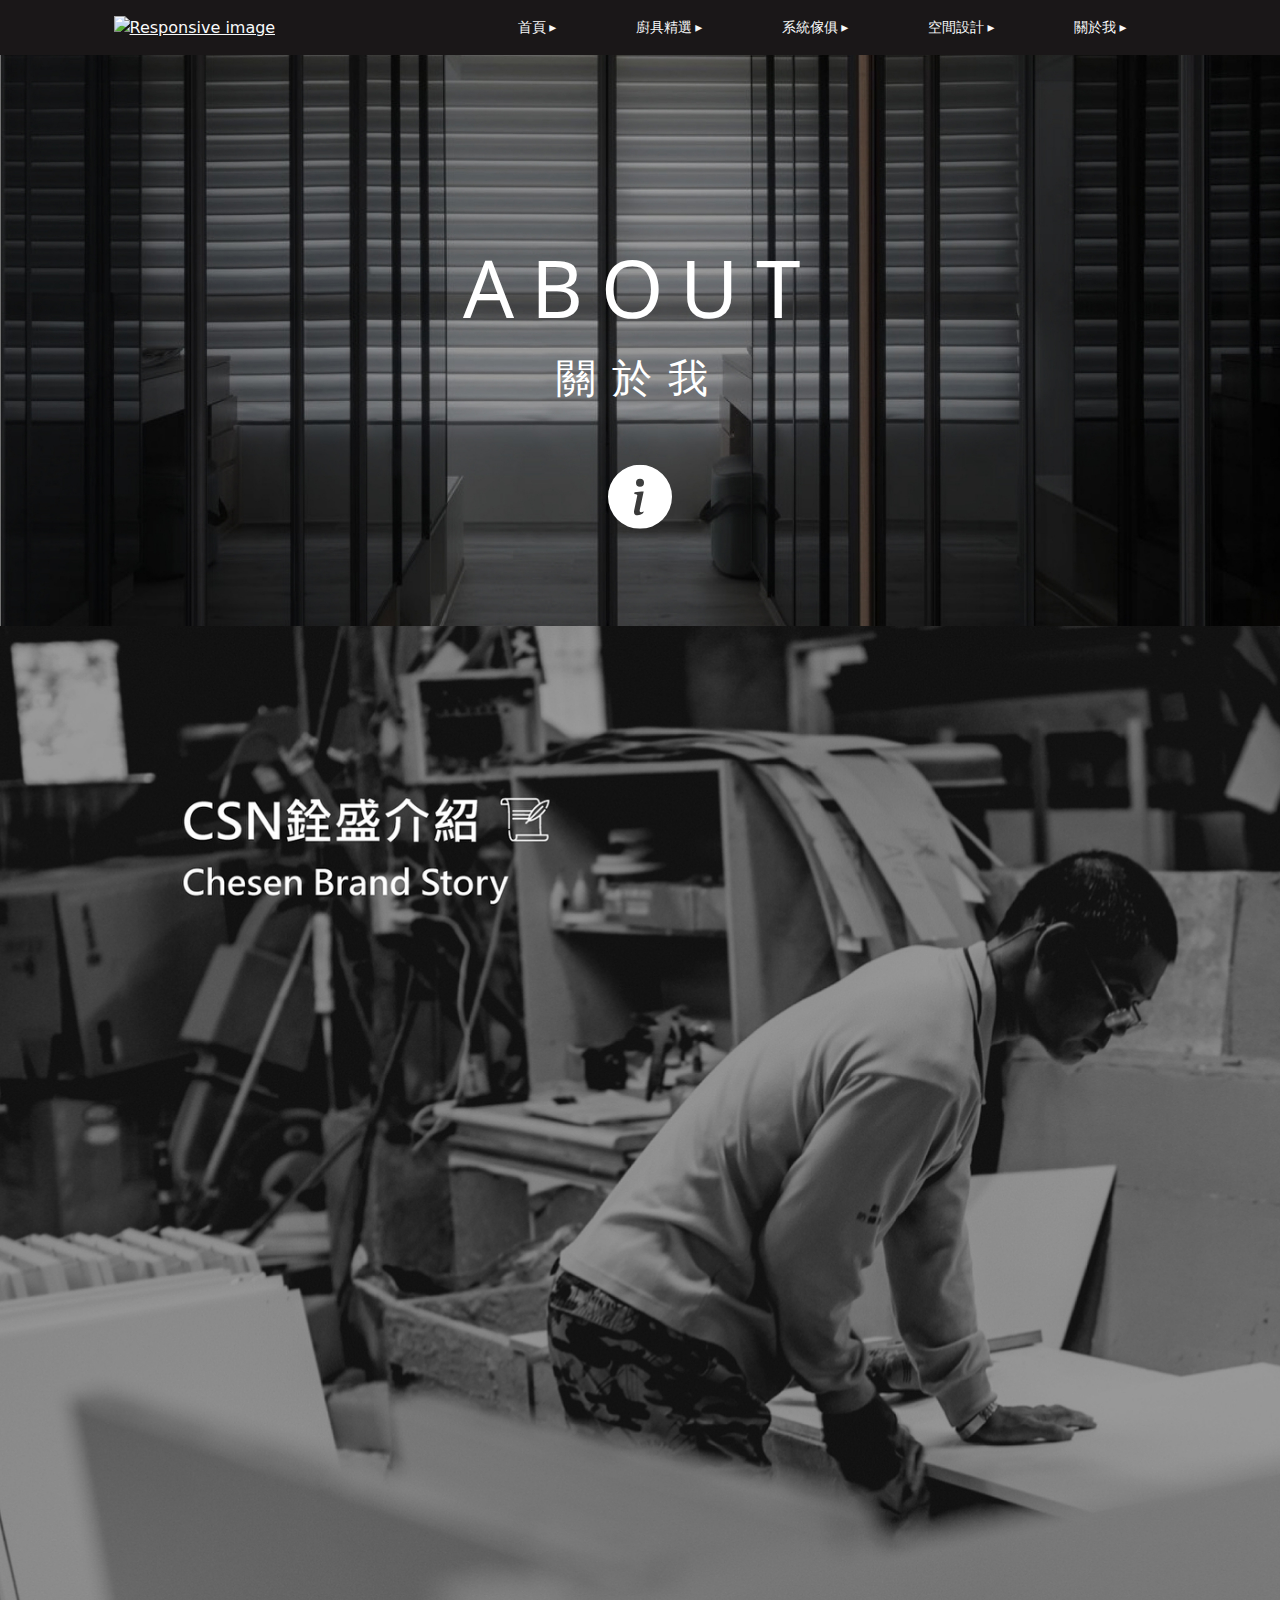
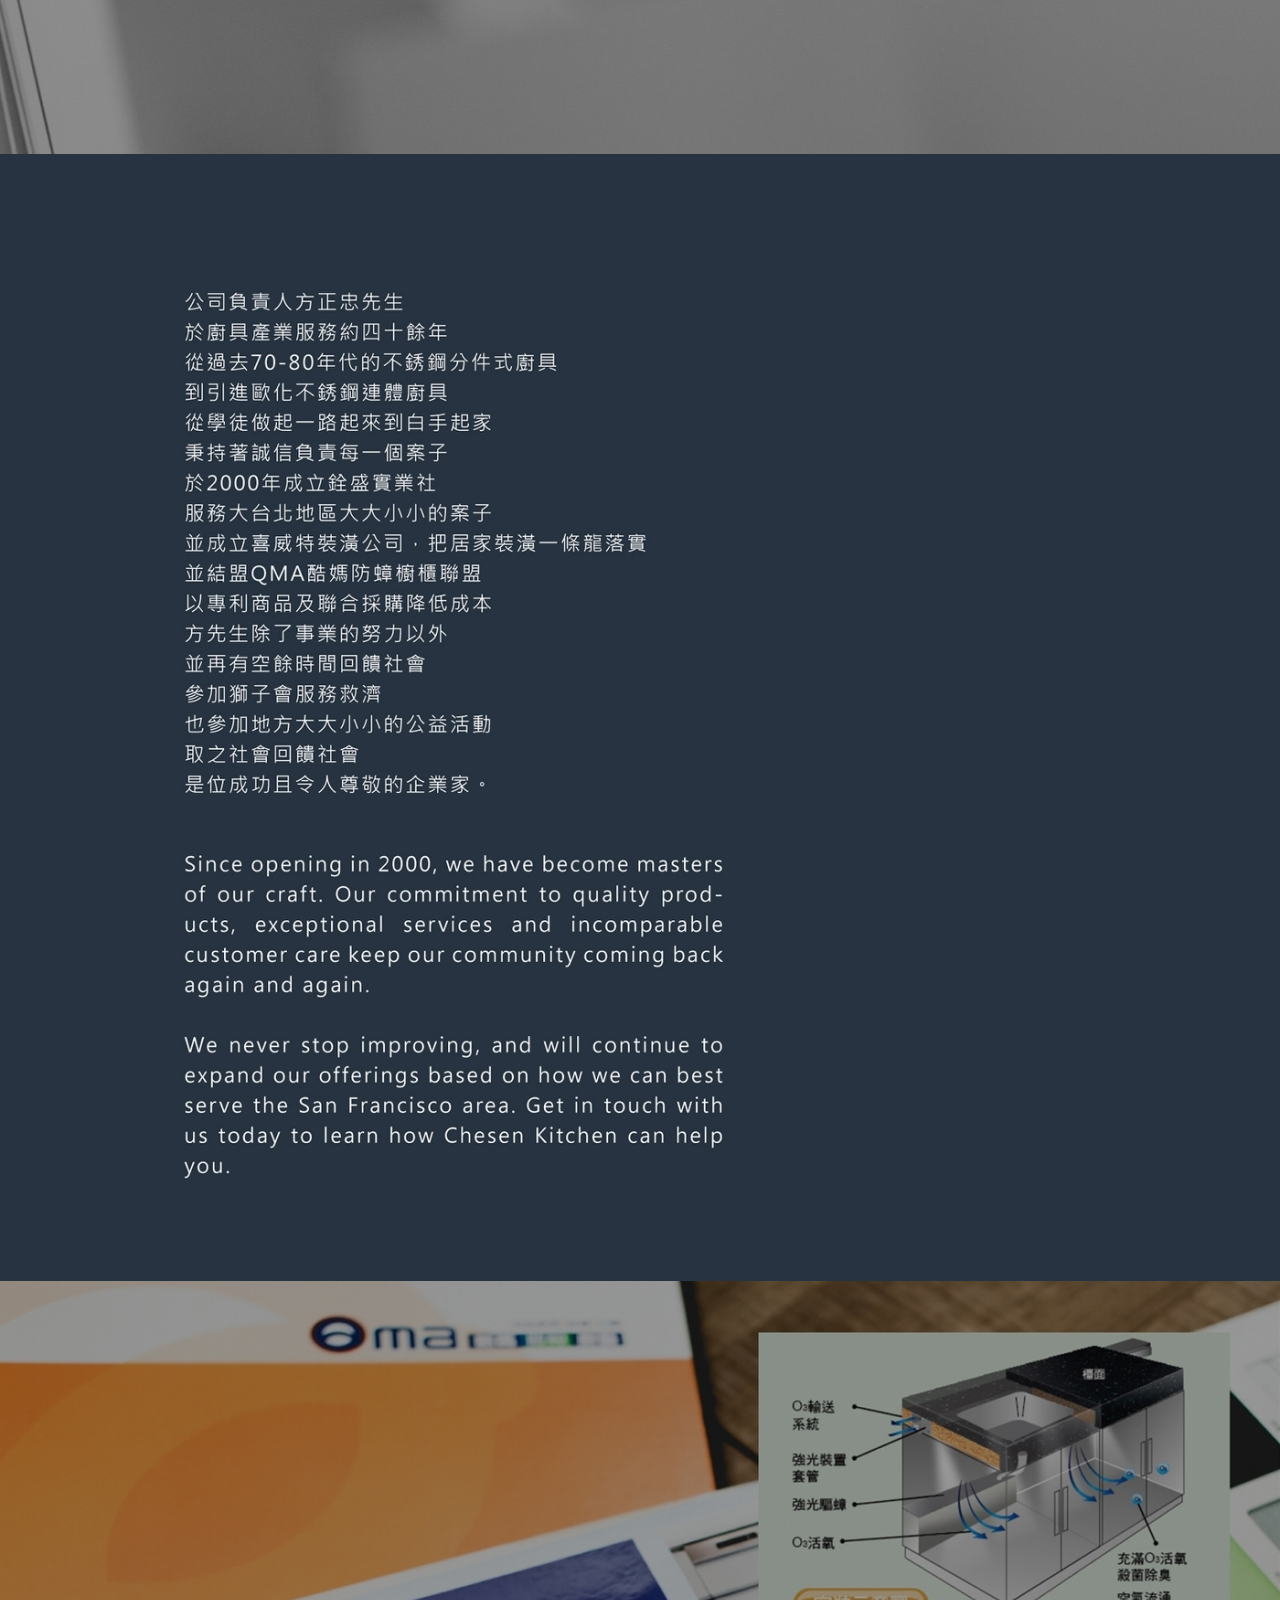
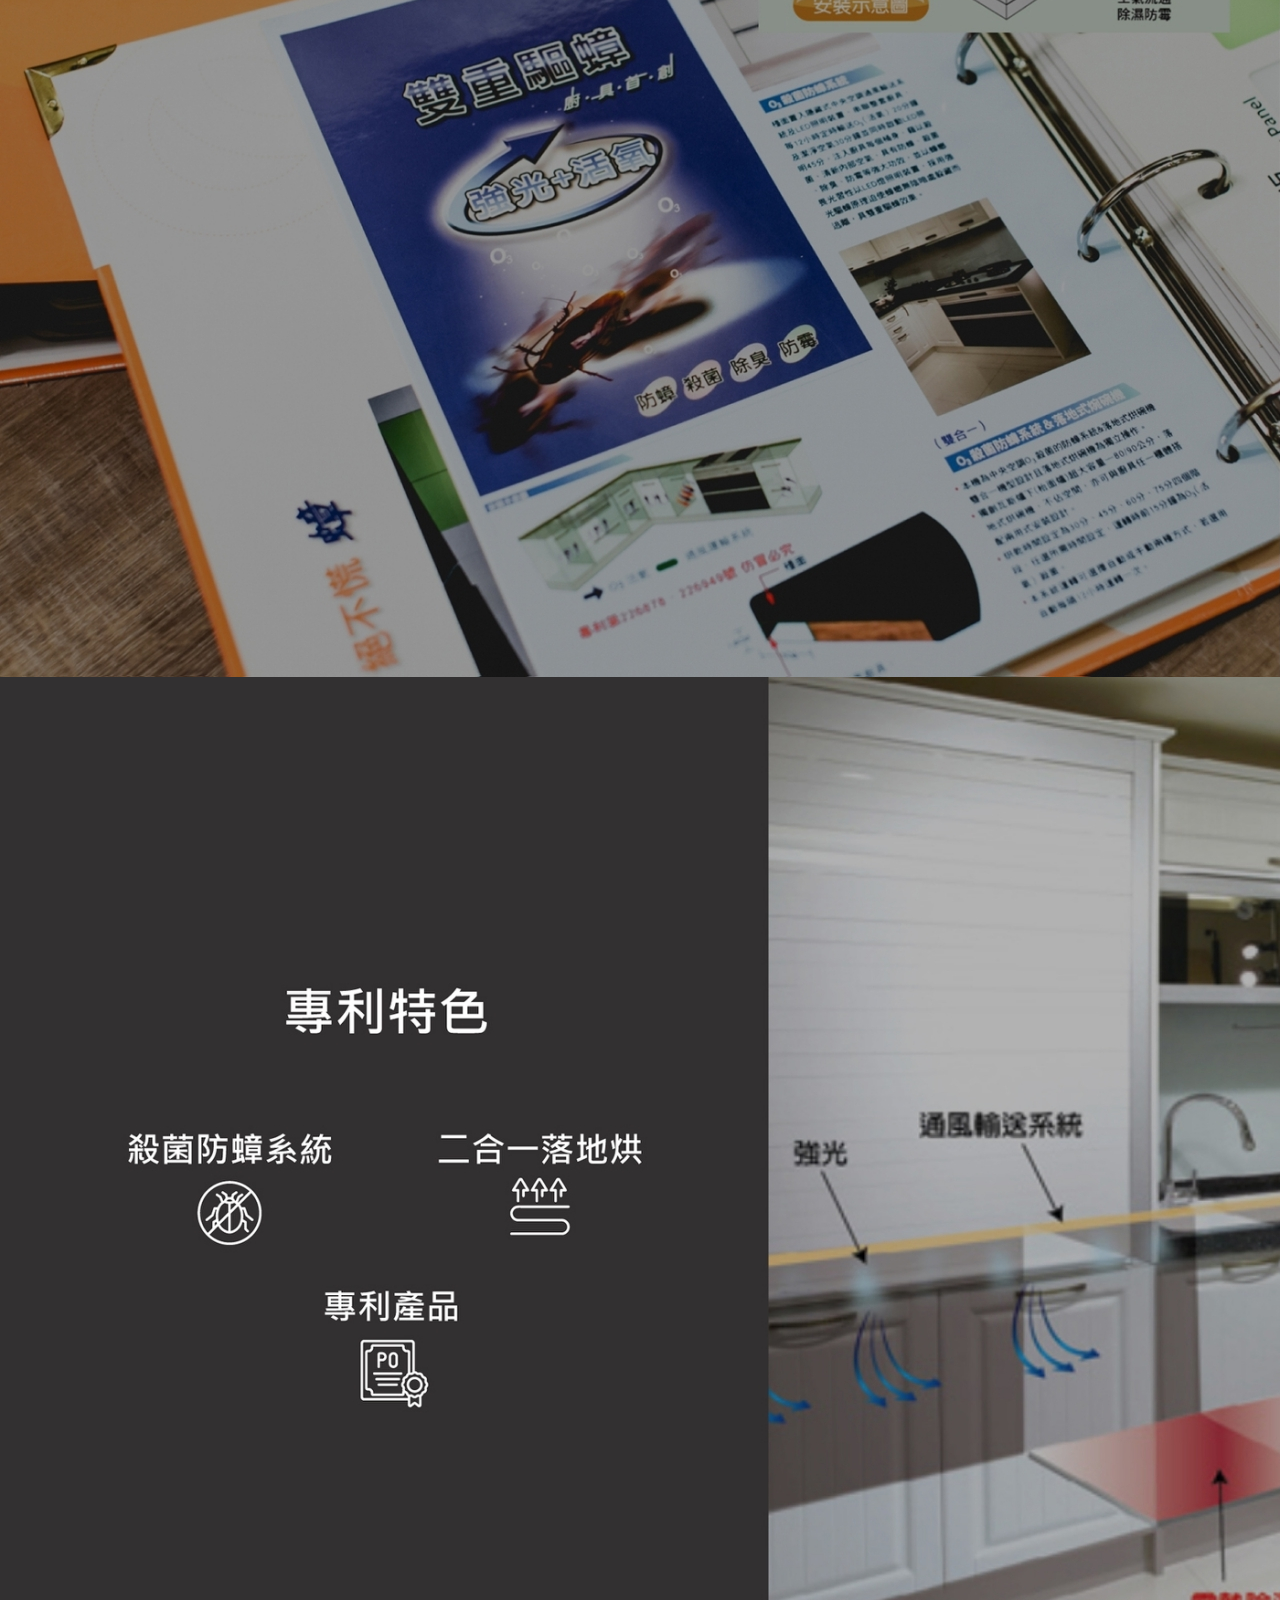
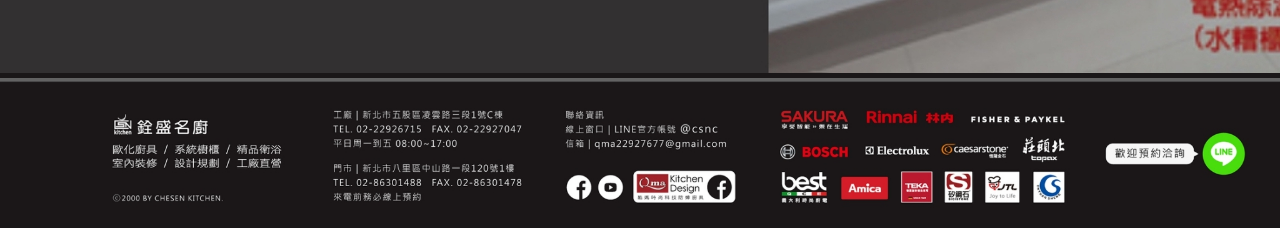
==== aboutme/index.html @ 3f027823 "Updates" ====
<!DOCTYPE html>
<html >
<head><meta charset="utf-8">
<meta name="viewport" content="width=device-width, initial-scale=1">
<title>銓盛名櫥-廚具系統櫃工廠 - 廚櫃專賣店</title>
<meta name="description" content="廚櫃專賣店">
<meta name="keywords" content="烘碗機,熱水器,瓦斯爐,IH爐,電陶爐,排油煙機,淨水器,飲水器,崁入式家電">
<link rel="preload" as="fetch" crossorigin="anonymous" href="/csnc_demo_page/aboutme/_payload.json">
<style>@charset "UTF-8";.nav li a:after{content:"▸";padding-left:3px}.main_footer{align-items:center;color:#ddd;display:flex;font-family:Inter,system-ui,Noto Sans Buhid,monospace,sans-serif;font-size:.75rem;justify-content:space-around;letter-spacing:1px}.main_footer .footer_1 .footer_logo_image{height:34px}.main_footer .footer_1 .footer_1_copyright{align-items:center;display:flex;font-size:.55rem;letter-spacing:0;margin-top:1rem}.main_footer .footer_1 .footer_1_copyright svg{height:8px;margin-right:.1rem;width:8px}.main_footer .footer_2{font-size:.6rem}.main_footer .footer_2 .footer_2_text_1{margin-bottom:1rem}.main_footer p{margin:0}</style>
<style>.c-page{font-family:Noto Sans Buhid,monospace,sans-serif}.about_FV{position:relative;text-align:center}.about_FV .firstView_zoom{color:#fff;font-size:40px;left:50%;position:absolute;top:57%;transform:translate(-50%,-50%);width:100%}.about_FV .firstView_zoom .e_title{font-size:5rem;letter-spacing:1.1rem}.about_FV .firstView_zoom .c_title{letter-spacing:1rem}.about_FV .firstView_zoom .icon{padding-top:3.5rem}.about_FV .firstView_zoom .icon svg{height:64px;width:64px}</style>
<style>@charset "UTF-8";@import url("https://fonts.googleapis.com/css2?family=Noto+Sans+Buhid&display=swap");:root,[data-bs-theme=light]{--bs-blue:#0d6efd;--bs-indigo:#6610f2;--bs-purple:#6f42c1;--bs-pink:#d63384;--bs-red:#dc3545;--bs-orange:#fd7e14;--bs-yellow:#ffc107;--bs-green:#198754;--bs-teal:#20c997;--bs-cyan:#0dcaf0;--bs-black:#000;--bs-white:#fff;--bs-gray:#6c757d;--bs-gray-dark:#343a40;--bs-gray-100:#f8f9fa;--bs-gray-200:#e9ecef;--bs-gray-300:#dee2e6;--bs-gray-400:#ced4da;--bs-gray-500:#adb5bd;--bs-gray-600:#6c757d;--bs-gray-700:#495057;--bs-gray-800:#343a40;--bs-gray-900:#212529;--bs-primary:#0d6efd;--bs-secondary:#6c757d;--bs-success:#198754;--bs-info:#0dcaf0;--bs-warning:#ffc107;--bs-danger:#dc3545;--bs-light:#f8f9fa;--bs-dark:#212529;--bs-primary-rgb:13,110,253;--bs-secondary-rgb:108,117,125;--bs-success-rgb:25,135,84;--bs-info-rgb:13,202,240;--bs-warning-rgb:255,193,7;--bs-danger-rgb:220,53,69;--bs-light-rgb:248,249,250;--bs-dark-rgb:33,37,41;--bs-primary-text-emphasis:#052c65;--bs-secondary-text-emphasis:#2b2f32;--bs-success-text-emphasis:#0a3622;--bs-info-text-emphasis:#055160;--bs-warning-text-emphasis:#664d03;--bs-danger-text-emphasis:#58151c;--bs-light-text-emphasis:#495057;--bs-dark-text-emphasis:#495057;--bs-primary-bg-subtle:#cfe2ff;--bs-secondary-bg-subtle:#e2e3e5;--bs-success-bg-subtle:#d1e7dd;--bs-info-bg-subtle:#cff4fc;--bs-warning-bg-subtle:#fff3cd;--bs-danger-bg-subtle:#f8d7da;--bs-light-bg-subtle:#fcfcfd;--bs-dark-bg-subtle:#ced4da;--bs-primary-border-subtle:#9ec5fe;--bs-secondary-border-subtle:#c4c8cb;--bs-success-border-subtle:#a3cfbb;--bs-info-border-subtle:#9eeaf9;--bs-warning-border-subtle:#ffe69c;--bs-danger-border-subtle:#f1aeb5;--bs-light-border-subtle:#e9ecef;--bs-dark-border-subtle:#adb5bd;--bs-white-rgb:255,255,255;--bs-black-rgb:0,0,0;--bs-font-sans-serif:system-ui,-apple-system,"Segoe UI",Roboto,"Helvetica Neue","Noto Sans","Liberation Sans",Arial,sans-serif,"Apple Color Emoji","Segoe UI Emoji","Segoe UI Symbol","Noto Color Emoji";--bs-font-monospace:SFMono-Regular,Menlo,Monaco,Consolas,"Liberation Mono","Courier New",monospace;--bs-gradient:linear-gradient(180deg,hsla(0,0%,100%,.15),hsla(0,0%,100%,0));--bs-body-font-family:var(--bs-font-sans-serif);--bs-body-font-size:1rem;--bs-body-font-weight:400;--bs-body-line-height:1.5;--bs-body-color:#212529;--bs-body-color-rgb:33,37,41;--bs-body-bg:#fff;--bs-body-bg-rgb:255,255,255;--bs-emphasis-color:#000;--bs-emphasis-color-rgb:0,0,0;--bs-secondary-color:rgba(33,37,41,.75);--bs-secondary-color-rgb:33,37,41;--bs-secondary-bg:#e9ecef;--bs-secondary-bg-rgb:233,236,239;--bs-tertiary-color:rgba(33,37,41,.5);--bs-tertiary-color-rgb:33,37,41;--bs-tertiary-bg:#f8f9fa;--bs-tertiary-bg-rgb:248,249,250;--bs-heading-color:inherit;--bs-link-color:#f8f9fa;--bs-link-color-rgb:248,249,250;--bs-link-decoration:underline;--bs-link-hover-color:#f8f9fa;--bs-link-hover-color-rgb:248,249,250;--bs-code-color:#d63384;--bs-highlight-color:#212529;--bs-highlight-bg:#fff3cd;--bs-border-width:1px;--bs-border-style:solid;--bs-border-color:#dee2e6;--bs-border-color-translucent:rgba(0,0,0,.175);--bs-border-radius:0.375rem;--bs-border-radius-sm:0.25rem;--bs-border-radius-lg:0.5rem;--bs-border-radius-xl:1rem;--bs-border-radius-xxl:2rem;--bs-border-radius-2xl:var(--bs-border-radius-xxl);--bs-border-radius-pill:50rem;--bs-box-shadow:0 0.5rem 1rem rgba(0,0,0,.15);--bs-box-shadow-sm:0 0.125rem 0.25rem rgba(0,0,0,.075);--bs-box-shadow-lg:0 1rem 3rem rgba(0,0,0,.175);--bs-box-shadow-inset:inset 0 1px 2px rgba(0,0,0,.075);--bs-focus-ring-width:0.25rem;--bs-focus-ring-opacity:0.25;--bs-focus-ring-color:rgba(13,110,253,.25);--bs-form-valid-color:#198754;--bs-form-valid-border-color:#198754;--bs-form-invalid-color:#dc3545;--bs-form-invalid-border-color:#dc3545}[data-bs-theme=dark]{color-scheme:dark;--bs-body-color:#dee2e6;--bs-body-color-rgb:222,226,230;--bs-body-bg:#212529;--bs-body-bg-rgb:33,37,41;--bs-emphasis-color:#fff;--bs-emphasis-color-rgb:255,255,255;--bs-secondary-color:rgba(222,226,230,.75);--bs-secondary-color-rgb:222,226,230;--bs-secondary-bg:#343a40;--bs-secondary-bg-rgb:52,58,64;--bs-tertiary-color:rgba(222,226,230,.5);--bs-tertiary-color-rgb:222,226,230;--bs-tertiary-bg:#2b3035;--bs-tertiary-bg-rgb:43,48,53;--bs-primary-text-emphasis:#6ea8fe;--bs-secondary-text-emphasis:#a7acb1;--bs-success-text-emphasis:#75b798;--bs-info-text-emphasis:#6edff6;--bs-warning-text-emphasis:#ffda6a;--bs-danger-text-emphasis:#ea868f;--bs-light-text-emphasis:#f8f9fa;--bs-dark-text-emphasis:#dee2e6;--bs-primary-bg-subtle:#031633;--bs-secondary-bg-subtle:#161719;--bs-success-bg-subtle:#051b11;--bs-info-bg-subtle:#032830;--bs-warning-bg-subtle:#332701;--bs-danger-bg-subtle:#2c0b0e;--bs-light-bg-subtle:#343a40;--bs-dark-bg-subtle:#1a1d20;--bs-primary-border-subtle:#084298;--bs-secondary-border-subtle:#41464b;--bs-success-border-subtle:#0f5132;--bs-info-border-subtle:#087990;--bs-warning-border-subtle:#997404;--bs-danger-border-subtle:#842029;--bs-light-border-subtle:#495057;--bs-dark-border-subtle:#343a40;--bs-heading-color:inherit;--bs-link-color:#6ea8fe;--bs-link-hover-color:#8bb9fe;--bs-link-color-rgb:110,168,254;--bs-link-hover-color-rgb:139,185,254;--bs-code-color:#e685b5;--bs-highlight-color:#dee2e6;--bs-highlight-bg:#664d03;--bs-border-color:#495057;--bs-border-color-translucent:hsla(0,0%,100%,.15);--bs-form-valid-color:#75b798;--bs-form-valid-border-color:#75b798;--bs-form-invalid-color:#ea868f;--bs-form-invalid-border-color:#ea868f}*,:after,:before{box-sizing:border-box}@media (prefers-reduced-motion:no-preference){:root{scroll-behavior:smooth}}body{background-color:var(--bs-body-bg);color:var(--bs-body-color);font-family:var(--bs-body-font-family);font-size:var(--bs-body-font-size);font-weight:var(--bs-body-font-weight);line-height:var(--bs-body-line-height);margin:0;text-align:var(--bs-body-text-align);-webkit-text-size-adjust:100%;-webkit-tap-highlight-color:rgba(0,0,0,0)}hr{border:0;border-top:var(--bs-border-width) solid;color:inherit;margin:1rem 0;opacity:.25}.h1,.h2,.h3,.h4,.h5,.h6,h1,h2,h3,h4,h5,h6{color:var(--bs-heading-color);font-weight:500;line-height:1.2;margin-bottom:.5rem;margin-top:0}.h1,h1{font-size:calc(1.375rem + 1.5vw)}@media (min-width:1200px){.h1,h1{font-size:2.5rem}}.h2,h2{font-size:calc(1.325rem + .9vw)}@media (min-width:1200px){.h2,h2{font-size:2rem}}.h3,h3{font-size:calc(1.3rem + .6vw)}@media (min-width:1200px){.h3,h3{font-size:1.75rem}}.h4,h4{font-size:calc(1.275rem + .3vw)}@media (min-width:1200px){.h4,h4{font-size:1.5rem}}.h5,h5{font-size:1.25rem}.h6,h6{font-size:1rem}p{margin-bottom:1rem;margin-top:0}abbr[title]{cursor:help;text-decoration:underline dotted;text-decoration-skip-ink:none}address{font-style:normal;line-height:inherit;margin-bottom:1rem}ol,ul{padding-left:2rem}dl,ol,ul{margin-bottom:1rem;margin-top:0}ol ol,ol ul,ul ol,ul ul{margin-bottom:0}dt{font-weight:700}dd{margin-bottom:.5rem;margin-left:0}blockquote{margin:0 0 1rem}b,strong{font-weight:bolder}.small,small{font-size:.875em}.mark,mark{background-color:var(--bs-highlight-bg);color:var(--bs-highlight-color);padding:.1875em}sub,sup{font-size:.75em;line-height:0;position:relative;vertical-align:baseline}sub{bottom:-.25em}sup{top:-.5em}a{color:rgba(var(--bs-link-color-rgb),var(--bs-link-opacity,1));text-decoration:underline}a:hover{--bs-link-color-rgb:var(--bs-link-hover-color-rgb)}a:not([href]):not([class]),a:not([href]):not([class]):hover{color:inherit;text-decoration:none}code,kbd,pre,samp{font-family:var(--bs-font-monospace);font-size:1em}pre{display:block;font-size:.875em;margin-bottom:1rem;margin-top:0;overflow:auto}pre code{color:inherit;font-size:inherit;word-break:normal}code{color:var(--bs-code-color);font-size:.875em;word-wrap:break-word}a>code{color:inherit}kbd{background-color:var(--bs-body-color);border-radius:.25rem;color:var(--bs-body-bg);font-size:.875em;padding:.1875rem .375rem}kbd kbd{font-size:1em;padding:0}figure{margin:0 0 1rem}img,svg{vertical-align:middle}table{border-collapse:collapse;caption-side:bottom}caption{color:var(--bs-secondary-color);padding-bottom:.5rem;padding-top:.5rem;text-align:left}th{text-align:inherit;text-align:-webkit-match-parent}tbody,td,tfoot,th,thead,tr{border:0 solid;border-color:inherit}label{display:inline-block}button{border-radius:0}button:focus:not(:focus-visible){outline:0}button,input,optgroup,select,textarea{font-family:inherit;font-size:inherit;line-height:inherit;margin:0}button,select{text-transform:none}[role=button]{cursor:pointer}select{word-wrap:normal}select:disabled{opacity:1}[list]:not([type=date]):not([type=datetime-local]):not([type=month]):not([type=week]):not([type=time])::-webkit-calendar-picker-indicator{display:none!important}[type=button],[type=reset],[type=submit],button{-webkit-appearance:button}[type=button]:not(:disabled),[type=reset]:not(:disabled),[type=submit]:not(:disabled),button:not(:disabled){cursor:pointer}::-moz-focus-inner{border-style:none;padding:0}textarea{resize:vertical}fieldset{border:0;margin:0;min-width:0;padding:0}legend{float:left;font-size:calc(1.275rem + .3vw);line-height:inherit;margin-bottom:.5rem;padding:0;width:100%}@media (min-width:1200px){legend{font-size:1.5rem}}legend+*{clear:left}::-webkit-datetime-edit-day-field,::-webkit-datetime-edit-fields-wrapper,::-webkit-datetime-edit-hour-field,::-webkit-datetime-edit-minute,::-webkit-datetime-edit-month-field,::-webkit-datetime-edit-text,::-webkit-datetime-edit-year-field{padding:0}::-webkit-inner-spin-button{height:auto}[type=search]{-webkit-appearance:textfield;outline-offset:-2px}::-webkit-search-decoration{-webkit-appearance:none}::-webkit-color-swatch-wrapper{padding:0}::file-selector-button{-webkit-appearance:button;font:inherit}output{display:inline-block}iframe{border:0}summary{cursor:pointer;display:list-item}progress{vertical-align:baseline}[hidden]{display:none!important}.lead{font-size:1.25rem;font-weight:300}.display-1{font-size:calc(1.625rem + 4.5vw);font-weight:300;line-height:1.2}@media (min-width:1200px){.display-1{font-size:5rem}}.display-2{font-size:calc(1.575rem + 3.9vw);font-weight:300;line-height:1.2}@media (min-width:1200px){.display-2{font-size:4.5rem}}.display-3{font-size:calc(1.525rem + 3.3vw);font-weight:300;line-height:1.2}@media (min-width:1200px){.display-3{font-size:4rem}}.display-4{font-size:calc(1.475rem + 2.7vw);font-weight:300;line-height:1.2}@media (min-width:1200px){.display-4{font-size:3.5rem}}.display-5{font-size:calc(1.425rem + 2.1vw);font-weight:300;line-height:1.2}@media (min-width:1200px){.display-5{font-size:3rem}}.display-6{font-size:calc(1.375rem + 1.5vw);font-weight:300;line-height:1.2}@media (min-width:1200px){.display-6{font-size:2.5rem}}.list-inline,.list-unstyled{list-style:none;padding-left:0}.list-inline-item{display:inline-block}.list-inline-item:not(:last-child){margin-right:.5rem}.initialism{font-size:.875em;text-transform:uppercase}.blockquote{font-size:1.25rem;margin-bottom:1rem}.blockquote>:last-child{margin-bottom:0}.blockquote-footer{color:#6c757d;font-size:.875em;margin-bottom:1rem;margin-top:-1rem}.blockquote-footer:before{content:"— "}.container,.container-fluid,.container-lg,.container-md,.container-sm,.container-xl,.container-xxl{--bs-gutter-x:1.5rem;--bs-gutter-y:0;margin-left:auto;margin-right:auto;padding-left:calc(var(--bs-gutter-x)*.5);padding-right:calc(var(--bs-gutter-x)*.5);width:100%}@media (min-width:576px){.container,.container-sm{max-width:540px}}@media (min-width:768px){.container,.container-md,.container-sm{max-width:720px}}@media (min-width:992px){.container,.container-lg,.container-md,.container-sm{max-width:960px}}@media (min-width:1200px){.container,.container-lg,.container-md,.container-sm,.container-xl{max-width:1140px}}@media (min-width:1400px){.container,.container-lg,.container-md,.container-sm,.container-xl,.container-xxl{max-width:1320px}}:root{--bs-breakpoint-xs:0;--bs-breakpoint-sm:576px;--bs-breakpoint-md:768px;--bs-breakpoint-lg:992px;--bs-breakpoint-xl:1200px;--bs-breakpoint-xxl:1400px}.row{--bs-gutter-x:1.5rem;--bs-gutter-y:0;display:flex;flex-wrap:wrap;margin-left:calc(var(--bs-gutter-x)*-.5);margin-right:calc(var(--bs-gutter-x)*-.5);margin-top:calc(var(--bs-gutter-y)*-1)}.row>*{flex-shrink:0;margin-top:var(--bs-gutter-y);max-width:100%;padding-left:calc(var(--bs-gutter-x)*.5);padding-right:calc(var(--bs-gutter-x)*.5);width:100%}.col{flex:1 0 0%}.row-cols-auto>*{flex:0 0 auto;width:auto}.row-cols-1>*{flex:0 0 auto;width:100%}.row-cols-2>*{flex:0 0 auto;width:50%}.row-cols-3>*{flex:0 0 auto;width:33.33333333%}.row-cols-4>*{flex:0 0 auto;width:25%}.row-cols-5>*{flex:0 0 auto;width:20%}.row-cols-6>*{flex:0 0 auto;width:16.66666667%}.col-auto{flex:0 0 auto;width:auto}.col-1{flex:0 0 auto;width:8.33333333%}.col-2{flex:0 0 auto;width:16.66666667%}.col-3{flex:0 0 auto;width:25%}.col-4{flex:0 0 auto;width:33.33333333%}.col-5{flex:0 0 auto;width:41.66666667%}.col-6{flex:0 0 auto;width:50%}.col-7{flex:0 0 auto;width:58.33333333%}.col-8{flex:0 0 auto;width:66.66666667%}.col-9{flex:0 0 auto;width:75%}.col-10{flex:0 0 auto;width:83.33333333%}.col-11{flex:0 0 auto;width:91.66666667%}.col-12{flex:0 0 auto;width:100%}.offset-1{margin-left:8.33333333%}.offset-2{margin-left:16.66666667%}.offset-3{margin-left:25%}.offset-4{margin-left:33.33333333%}.offset-5{margin-left:41.66666667%}.offset-6{margin-left:50%}.offset-7{margin-left:58.33333333%}.offset-8{margin-left:66.66666667%}.offset-9{margin-left:75%}.offset-10{margin-left:83.33333333%}.offset-11{margin-left:91.66666667%}.g-0,.gx-0{--bs-gutter-x:0}.g-0,.gy-0{--bs-gutter-y:0}.g-1,.gx-1{--bs-gutter-x:0.25rem}.g-1,.gy-1{--bs-gutter-y:0.25rem}.g-2,.gx-2{--bs-gutter-x:0.5rem}.g-2,.gy-2{--bs-gutter-y:0.5rem}.g-3,.gx-3{--bs-gutter-x:1rem}.g-3,.gy-3{--bs-gutter-y:1rem}.g-4,.gx-4{--bs-gutter-x:1.5rem}.g-4,.gy-4{--bs-gutter-y:1.5rem}.g-5,.gx-5{--bs-gutter-x:3rem}.g-5,.gy-5{--bs-gutter-y:3rem}@media (min-width:576px){.col-sm{flex:1 0 0%}.row-cols-sm-auto>*{flex:0 0 auto;width:auto}.row-cols-sm-1>*{flex:0 0 auto;width:100%}.row-cols-sm-2>*{flex:0 0 auto;width:50%}.row-cols-sm-3>*{flex:0 0 auto;width:33.33333333%}.row-cols-sm-4>*{flex:0 0 auto;width:25%}.row-cols-sm-5>*{flex:0 0 auto;width:20%}.row-cols-sm-6>*{flex:0 0 auto;width:16.66666667%}.col-sm-auto{flex:0 0 auto;width:auto}.col-sm-1{flex:0 0 auto;width:8.33333333%}.col-sm-2{flex:0 0 auto;width:16.66666667%}.col-sm-3{flex:0 0 auto;width:25%}.col-sm-4{flex:0 0 auto;width:33.33333333%}.col-sm-5{flex:0 0 auto;width:41.66666667%}.col-sm-6{flex:0 0 auto;width:50%}.col-sm-7{flex:0 0 auto;width:58.33333333%}.col-sm-8{flex:0 0 auto;width:66.66666667%}.col-sm-9{flex:0 0 auto;width:75%}.col-sm-10{flex:0 0 auto;width:83.33333333%}.col-sm-11{flex:0 0 auto;width:91.66666667%}.col-sm-12{flex:0 0 auto;width:100%}.offset-sm-0{margin-left:0}.offset-sm-1{margin-left:8.33333333%}.offset-sm-2{margin-left:16.66666667%}.offset-sm-3{margin-left:25%}.offset-sm-4{margin-left:33.33333333%}.offset-sm-5{margin-left:41.66666667%}.offset-sm-6{margin-left:50%}.offset-sm-7{margin-left:58.33333333%}.offset-sm-8{margin-left:66.66666667%}.offset-sm-9{margin-left:75%}.offset-sm-10{margin-left:83.33333333%}.offset-sm-11{margin-left:91.66666667%}.g-sm-0,.gx-sm-0{--bs-gutter-x:0}.g-sm-0,.gy-sm-0{--bs-gutter-y:0}.g-sm-1,.gx-sm-1{--bs-gutter-x:0.25rem}.g-sm-1,.gy-sm-1{--bs-gutter-y:0.25rem}.g-sm-2,.gx-sm-2{--bs-gutter-x:0.5rem}.g-sm-2,.gy-sm-2{--bs-gutter-y:0.5rem}.g-sm-3,.gx-sm-3{--bs-gutter-x:1rem}.g-sm-3,.gy-sm-3{--bs-gutter-y:1rem}.g-sm-4,.gx-sm-4{--bs-gutter-x:1.5rem}.g-sm-4,.gy-sm-4{--bs-gutter-y:1.5rem}.g-sm-5,.gx-sm-5{--bs-gutter-x:3rem}.g-sm-5,.gy-sm-5{--bs-gutter-y:3rem}}@media (min-width:768px){.col-md{flex:1 0 0%}.row-cols-md-auto>*{flex:0 0 auto;width:auto}.row-cols-md-1>*{flex:0 0 auto;width:100%}.row-cols-md-2>*{flex:0 0 auto;width:50%}.row-cols-md-3>*{flex:0 0 auto;width:33.33333333%}.row-cols-md-4>*{flex:0 0 auto;width:25%}.row-cols-md-5>*{flex:0 0 auto;width:20%}.row-cols-md-6>*{flex:0 0 auto;width:16.66666667%}.col-md-auto{flex:0 0 auto;width:auto}.col-md-1{flex:0 0 auto;width:8.33333333%}.col-md-2{flex:0 0 auto;width:16.66666667%}.col-md-3{flex:0 0 auto;width:25%}.col-md-4{flex:0 0 auto;width:33.33333333%}.col-md-5{flex:0 0 auto;width:41.66666667%}.col-md-6{flex:0 0 auto;width:50%}.col-md-7{flex:0 0 auto;width:58.33333333%}.col-md-8{flex:0 0 auto;width:66.66666667%}.col-md-9{flex:0 0 auto;width:75%}.col-md-10{flex:0 0 auto;width:83.33333333%}.col-md-11{flex:0 0 auto;width:91.66666667%}.col-md-12{flex:0 0 auto;width:100%}.offset-md-0{margin-left:0}.offset-md-1{margin-left:8.33333333%}.offset-md-2{margin-left:16.66666667%}.offset-md-3{margin-left:25%}.offset-md-4{margin-left:33.33333333%}.offset-md-5{margin-left:41.66666667%}.offset-md-6{margin-left:50%}.offset-md-7{margin-left:58.33333333%}.offset-md-8{margin-left:66.66666667%}.offset-md-9{margin-left:75%}.offset-md-10{margin-left:83.33333333%}.offset-md-11{margin-left:91.66666667%}.g-md-0,.gx-md-0{--bs-gutter-x:0}.g-md-0,.gy-md-0{--bs-gutter-y:0}.g-md-1,.gx-md-1{--bs-gutter-x:0.25rem}.g-md-1,.gy-md-1{--bs-gutter-y:0.25rem}.g-md-2,.gx-md-2{--bs-gutter-x:0.5rem}.g-md-2,.gy-md-2{--bs-gutter-y:0.5rem}.g-md-3,.gx-md-3{--bs-gutter-x:1rem}.g-md-3,.gy-md-3{--bs-gutter-y:1rem}.g-md-4,.gx-md-4{--bs-gutter-x:1.5rem}.g-md-4,.gy-md-4{--bs-gutter-y:1.5rem}.g-md-5,.gx-md-5{--bs-gutter-x:3rem}.g-md-5,.gy-md-5{--bs-gutter-y:3rem}}@media (min-width:992px){.col-lg{flex:1 0 0%}.row-cols-lg-auto>*{flex:0 0 auto;width:auto}.row-cols-lg-1>*{flex:0 0 auto;width:100%}.row-cols-lg-2>*{flex:0 0 auto;width:50%}.row-cols-lg-3>*{flex:0 0 auto;width:33.33333333%}.row-cols-lg-4>*{flex:0 0 auto;width:25%}.row-cols-lg-5>*{flex:0 0 auto;width:20%}.row-cols-lg-6>*{flex:0 0 auto;width:16.66666667%}.col-lg-auto{flex:0 0 auto;width:auto}.col-lg-1{flex:0 0 auto;width:8.33333333%}.col-lg-2{flex:0 0 auto;width:16.66666667%}.col-lg-3{flex:0 0 auto;width:25%}.col-lg-4{flex:0 0 auto;width:33.33333333%}.col-lg-5{flex:0 0 auto;width:41.66666667%}.col-lg-6{flex:0 0 auto;width:50%}.col-lg-7{flex:0 0 auto;width:58.33333333%}.col-lg-8{flex:0 0 auto;width:66.66666667%}.col-lg-9{flex:0 0 auto;width:75%}.col-lg-10{flex:0 0 auto;width:83.33333333%}.col-lg-11{flex:0 0 auto;width:91.66666667%}.col-lg-12{flex:0 0 auto;width:100%}.offset-lg-0{margin-left:0}.offset-lg-1{margin-left:8.33333333%}.offset-lg-2{margin-left:16.66666667%}.offset-lg-3{margin-left:25%}.offset-lg-4{margin-left:33.33333333%}.offset-lg-5{margin-left:41.66666667%}.offset-lg-6{margin-left:50%}.offset-lg-7{margin-left:58.33333333%}.offset-lg-8{margin-left:66.66666667%}.offset-lg-9{margin-left:75%}.offset-lg-10{margin-left:83.33333333%}.offset-lg-11{margin-left:91.66666667%}.g-lg-0,.gx-lg-0{--bs-gutter-x:0}.g-lg-0,.gy-lg-0{--bs-gutter-y:0}.g-lg-1,.gx-lg-1{--bs-gutter-x:0.25rem}.g-lg-1,.gy-lg-1{--bs-gutter-y:0.25rem}.g-lg-2,.gx-lg-2{--bs-gutter-x:0.5rem}.g-lg-2,.gy-lg-2{--bs-gutter-y:0.5rem}.g-lg-3,.gx-lg-3{--bs-gutter-x:1rem}.g-lg-3,.gy-lg-3{--bs-gutter-y:1rem}.g-lg-4,.gx-lg-4{--bs-gutter-x:1.5rem}.g-lg-4,.gy-lg-4{--bs-gutter-y:1.5rem}.g-lg-5,.gx-lg-5{--bs-gutter-x:3rem}.g-lg-5,.gy-lg-5{--bs-gutter-y:3rem}}@media (min-width:1200px){.col-xl{flex:1 0 0%}.row-cols-xl-auto>*{flex:0 0 auto;width:auto}.row-cols-xl-1>*{flex:0 0 auto;width:100%}.row-cols-xl-2>*{flex:0 0 auto;width:50%}.row-cols-xl-3>*{flex:0 0 auto;width:33.33333333%}.row-cols-xl-4>*{flex:0 0 auto;width:25%}.row-cols-xl-5>*{flex:0 0 auto;width:20%}.row-cols-xl-6>*{flex:0 0 auto;width:16.66666667%}.col-xl-auto{flex:0 0 auto;width:auto}.col-xl-1{flex:0 0 auto;width:8.33333333%}.col-xl-2{flex:0 0 auto;width:16.66666667%}.col-xl-3{flex:0 0 auto;width:25%}.col-xl-4{flex:0 0 auto;width:33.33333333%}.col-xl-5{flex:0 0 auto;width:41.66666667%}.col-xl-6{flex:0 0 auto;width:50%}.col-xl-7{flex:0 0 auto;width:58.33333333%}.col-xl-8{flex:0 0 auto;width:66.66666667%}.col-xl-9{flex:0 0 auto;width:75%}.col-xl-10{flex:0 0 auto;width:83.33333333%}.col-xl-11{flex:0 0 auto;width:91.66666667%}.col-xl-12{flex:0 0 auto;width:100%}.offset-xl-0{margin-left:0}.offset-xl-1{margin-left:8.33333333%}.offset-xl-2{margin-left:16.66666667%}.offset-xl-3{margin-left:25%}.offset-xl-4{margin-left:33.33333333%}.offset-xl-5{margin-left:41.66666667%}.offset-xl-6{margin-left:50%}.offset-xl-7{margin-left:58.33333333%}.offset-xl-8{margin-left:66.66666667%}.offset-xl-9{margin-left:75%}.offset-xl-10{margin-left:83.33333333%}.offset-xl-11{margin-left:91.66666667%}.g-xl-0,.gx-xl-0{--bs-gutter-x:0}.g-xl-0,.gy-xl-0{--bs-gutter-y:0}.g-xl-1,.gx-xl-1{--bs-gutter-x:0.25rem}.g-xl-1,.gy-xl-1{--bs-gutter-y:0.25rem}.g-xl-2,.gx-xl-2{--bs-gutter-x:0.5rem}.g-xl-2,.gy-xl-2{--bs-gutter-y:0.5rem}.g-xl-3,.gx-xl-3{--bs-gutter-x:1rem}.g-xl-3,.gy-xl-3{--bs-gutter-y:1rem}.g-xl-4,.gx-xl-4{--bs-gutter-x:1.5rem}.g-xl-4,.gy-xl-4{--bs-gutter-y:1.5rem}.g-xl-5,.gx-xl-5{--bs-gutter-x:3rem}.g-xl-5,.gy-xl-5{--bs-gutter-y:3rem}}@media (min-width:1400px){.col-xxl{flex:1 0 0%}.row-cols-xxl-auto>*{flex:0 0 auto;width:auto}.row-cols-xxl-1>*{flex:0 0 auto;width:100%}.row-cols-xxl-2>*{flex:0 0 auto;width:50%}.row-cols-xxl-3>*{flex:0 0 auto;width:33.33333333%}.row-cols-xxl-4>*{flex:0 0 auto;width:25%}.row-cols-xxl-5>*{flex:0 0 auto;width:20%}.row-cols-xxl-6>*{flex:0 0 auto;width:16.66666667%}.col-xxl-auto{flex:0 0 auto;width:auto}.col-xxl-1{flex:0 0 auto;width:8.33333333%}.col-xxl-2{flex:0 0 auto;width:16.66666667%}.col-xxl-3{flex:0 0 auto;width:25%}.col-xxl-4{flex:0 0 auto;width:33.33333333%}.col-xxl-5{flex:0 0 auto;width:41.66666667%}.col-xxl-6{flex:0 0 auto;width:50%}.col-xxl-7{flex:0 0 auto;width:58.33333333%}.col-xxl-8{flex:0 0 auto;width:66.66666667%}.col-xxl-9{flex:0 0 auto;width:75%}.col-xxl-10{flex:0 0 auto;width:83.33333333%}.col-xxl-11{flex:0 0 auto;width:91.66666667%}.col-xxl-12{flex:0 0 auto;width:100%}.offset-xxl-0{margin-left:0}.offset-xxl-1{margin-left:8.33333333%}.offset-xxl-2{margin-left:16.66666667%}.offset-xxl-3{margin-left:25%}.offset-xxl-4{margin-left:33.33333333%}.offset-xxl-5{margin-left:41.66666667%}.offset-xxl-6{margin-left:50%}.offset-xxl-7{margin-left:58.33333333%}.offset-xxl-8{margin-left:66.66666667%}.offset-xxl-9{margin-left:75%}.offset-xxl-10{margin-left:83.33333333%}.offset-xxl-11{margin-left:91.66666667%}.g-xxl-0,.gx-xxl-0{--bs-gutter-x:0}.g-xxl-0,.gy-xxl-0{--bs-gutter-y:0}.g-xxl-1,.gx-xxl-1{--bs-gutter-x:0.25rem}.g-xxl-1,.gy-xxl-1{--bs-gutter-y:0.25rem}.g-xxl-2,.gx-xxl-2{--bs-gutter-x:0.5rem}.g-xxl-2,.gy-xxl-2{--bs-gutter-y:0.5rem}.g-xxl-3,.gx-xxl-3{--bs-gutter-x:1rem}.g-xxl-3,.gy-xxl-3{--bs-gutter-y:1rem}.g-xxl-4,.gx-xxl-4{--bs-gutter-x:1.5rem}.g-xxl-4,.gy-xxl-4{--bs-gutter-y:1.5rem}.g-xxl-5,.gx-xxl-5{--bs-gutter-x:3rem}.g-xxl-5,.gy-xxl-5{--bs-gutter-y:3rem}}.table{--bs-table-color-type:initial;--bs-table-bg-type:initial;--bs-table-color-state:initial;--bs-table-bg-state:initial;--bs-table-color:var(--bs-emphasis-color);--bs-table-bg:var(--bs-body-bg);--bs-table-border-color:var(--bs-border-color);--bs-table-accent-bg:transparent;--bs-table-striped-color:var(--bs-emphasis-color);--bs-table-striped-bg:rgba(var(--bs-emphasis-color-rgb),0.05);--bs-table-active-color:var(--bs-emphasis-color);--bs-table-active-bg:rgba(var(--bs-emphasis-color-rgb),0.1);--bs-table-hover-color:var(--bs-emphasis-color);--bs-table-hover-bg:rgba(var(--bs-emphasis-color-rgb),0.075);border-color:var(--bs-table-border-color);margin-bottom:1rem;vertical-align:top;width:100%}.table>:not(caption)>*>*{background-color:var(--bs-table-bg);border-bottom-width:var(--bs-border-width);box-shadow:inset 0 0 0 9999px var(--bs-table-bg-state,var(--bs-table-bg-type,var(--bs-table-accent-bg)));color:var(--bs-table-color-state,var(--bs-table-color-type,var(--bs-table-color)));padding:.5rem}.table>tbody{vertical-align:inherit}.table>thead{vertical-align:bottom}.table-group-divider{border-top:calc(var(--bs-border-width)*2) solid}.caption-top{caption-side:top}.table-sm>:not(caption)>*>*{padding:.25rem}.table-bordered>:not(caption)>*{border-width:var(--bs-border-width) 0}.table-bordered>:not(caption)>*>*{border-width:0 var(--bs-border-width)}.table-borderless>:not(caption)>*>*{border-bottom-width:0}.table-borderless>:not(:first-child){border-top-width:0}.table-striped-columns>:not(caption)>tr>:nth-child(2n),.table-striped>tbody>tr:nth-of-type(odd)>*{--bs-table-color-type:var(--bs-table-striped-color);--bs-table-bg-type:var(--bs-table-striped-bg)}.table-active{--bs-table-color-state:var(--bs-table-active-color);--bs-table-bg-state:var(--bs-table-active-bg)}.table-hover>tbody>tr:hover>*{--bs-table-color-state:var(--bs-table-hover-color);--bs-table-bg-state:var(--bs-table-hover-bg)}.table-primary{--bs-table-color:#000;--bs-table-bg:#cfe2ff;--bs-table-border-color:#a6b5cc;--bs-table-striped-bg:#c5d7f2;--bs-table-striped-color:#000;--bs-table-active-bg:#bacbe6;--bs-table-active-color:#000;--bs-table-hover-bg:#bfd1ec;--bs-table-hover-color:#000}.table-primary,.table-secondary{border-color:var(--bs-table-border-color);color:var(--bs-table-color)}.table-secondary{--bs-table-color:#000;--bs-table-bg:#e2e3e5;--bs-table-border-color:#b5b6b7;--bs-table-striped-bg:#d7d8da;--bs-table-striped-color:#000;--bs-table-active-bg:#cbccce;--bs-table-active-color:#000;--bs-table-hover-bg:#d1d2d4;--bs-table-hover-color:#000}.table-success{--bs-table-color:#000;--bs-table-bg:#d1e7dd;--bs-table-border-color:#a7b9b1;--bs-table-striped-bg:#c7dbd2;--bs-table-striped-color:#000;--bs-table-active-bg:#bcd0c7;--bs-table-active-color:#000;--bs-table-hover-bg:#c1d6cc;--bs-table-hover-color:#000}.table-info,.table-success{border-color:var(--bs-table-border-color);color:var(--bs-table-color)}.table-info{--bs-table-color:#000;--bs-table-bg:#cff4fc;--bs-table-border-color:#a6c3ca;--bs-table-striped-bg:#c5e8ef;--bs-table-striped-color:#000;--bs-table-active-bg:#badce3;--bs-table-active-color:#000;--bs-table-hover-bg:#bfe2e9;--bs-table-hover-color:#000}.table-warning{--bs-table-color:#000;--bs-table-bg:#fff3cd;--bs-table-border-color:#ccc2a4;--bs-table-striped-bg:#f2e7c3;--bs-table-striped-color:#000;--bs-table-active-bg:#e6dbb9;--bs-table-active-color:#000;--bs-table-hover-bg:#ece1be;--bs-table-hover-color:#000}.table-danger,.table-warning{border-color:var(--bs-table-border-color);color:var(--bs-table-color)}.table-danger{--bs-table-color:#000;--bs-table-bg:#f8d7da;--bs-table-border-color:#c6acae;--bs-table-striped-bg:#eccccf;--bs-table-striped-color:#000;--bs-table-active-bg:#dfc2c4;--bs-table-active-color:#000;--bs-table-hover-bg:#e5c7ca;--bs-table-hover-color:#000}.table-light{--bs-table-color:#000;--bs-table-bg:#f8f9fa;--bs-table-border-color:#c6c7c8;--bs-table-striped-bg:#ecedee;--bs-table-striped-color:#000;--bs-table-active-bg:#dfe0e1;--bs-table-active-color:#000;--bs-table-hover-bg:#e5e6e7;--bs-table-hover-color:#000}.table-dark,.table-light{border-color:var(--bs-table-border-color);color:var(--bs-table-color)}.table-dark{--bs-table-color:#fff;--bs-table-bg:#212529;--bs-table-border-color:#4d5154;--bs-table-striped-bg:#2c3034;--bs-table-striped-color:#fff;--bs-table-active-bg:#373b3e;--bs-table-active-color:#fff;--bs-table-hover-bg:#323539;--bs-table-hover-color:#fff}.table-responsive{overflow-x:auto;-webkit-overflow-scrolling:touch}@media (max-width:575.98px){.table-responsive-sm{overflow-x:auto;-webkit-overflow-scrolling:touch}}@media (max-width:767.98px){.table-responsive-md{overflow-x:auto;-webkit-overflow-scrolling:touch}}@media (max-width:991.98px){.table-responsive-lg{overflow-x:auto;-webkit-overflow-scrolling:touch}}@media (max-width:1199.98px){.table-responsive-xl{overflow-x:auto;-webkit-overflow-scrolling:touch}}@media (max-width:1399.98px){.table-responsive-xxl{overflow-x:auto;-webkit-overflow-scrolling:touch}}.form-label{margin-bottom:.5rem}.col-form-label{font-size:inherit;line-height:1.5;margin-bottom:0;padding-bottom:calc(.375rem + var(--bs-border-width));padding-top:calc(.375rem + var(--bs-border-width))}.col-form-label-lg{font-size:1.25rem;padding-bottom:calc(.5rem + var(--bs-border-width));padding-top:calc(.5rem + var(--bs-border-width))}.col-form-label-sm{font-size:.875rem;padding-bottom:calc(.25rem + var(--bs-border-width));padding-top:calc(.25rem + var(--bs-border-width))}.form-text{color:var(--bs-secondary-color);font-size:.875em;margin-top:.25rem}.form-control{appearance:none;background-clip:padding-box;background-color:var(--bs-body-bg);border:var(--bs-border-width) solid var(--bs-border-color);border-radius:var(--bs-border-radius);color:var(--bs-body-color);display:block;font-size:1rem;font-weight:400;line-height:1.5;padding:.375rem .75rem;transition:border-color .15s ease-in-out,box-shadow .15s ease-in-out;width:100%}@media (prefers-reduced-motion:reduce){.form-control{transition:none}}.form-control[type=file]{overflow:hidden}.form-control[type=file]:not(:disabled):not([readonly]){cursor:pointer}.form-control:focus{background-color:var(--bs-body-bg);border-color:#86b7fe;box-shadow:0 0 0 .25rem rgba(13,110,253,.25);color:var(--bs-body-color);outline:0}.form-control::-webkit-date-and-time-value{height:1.5em;margin:0;min-width:85px}.form-control::-webkit-datetime-edit{display:block;padding:0}.form-control::placeholder{color:var(--bs-secondary-color);opacity:1}.form-control:disabled{background-color:var(--bs-secondary-bg);opacity:1}.form-control::file-selector-button{background-color:var(--bs-tertiary-bg);border:0 solid;border-color:inherit;border-inline-end-width:var(--bs-border-width);border-radius:0;color:var(--bs-body-color);margin:-.375rem -.75rem;margin-inline-end:.75rem;padding:.375rem .75rem;pointer-events:none;transition:color .15s ease-in-out,background-color .15s ease-in-out,border-color .15s ease-in-out,box-shadow .15s ease-in-out}@media (prefers-reduced-motion:reduce){.form-control::file-selector-button{transition:none}}.form-control:hover:not(:disabled):not([readonly])::file-selector-button{background-color:var(--bs-secondary-bg)}.form-control-plaintext{background-color:transparent;border:solid transparent;border-width:var(--bs-border-width) 0;color:var(--bs-body-color);display:block;line-height:1.5;margin-bottom:0;padding:.375rem 0;width:100%}.form-control-plaintext:focus{outline:0}.form-control-plaintext.form-control-lg,.form-control-plaintext.form-control-sm{padding-left:0;padding-right:0}.form-control-sm{border-radius:var(--bs-border-radius-sm);font-size:.875rem;min-height:calc(1.5em + .5rem + var(--bs-border-width)*2);padding:.25rem .5rem}.form-control-sm::file-selector-button{margin:-.25rem -.5rem;margin-inline-end:.5rem;padding:.25rem .5rem}.form-control-lg{border-radius:var(--bs-border-radius-lg);font-size:1.25rem;min-height:calc(1.5em + 1rem + var(--bs-border-width)*2);padding:.5rem 1rem}.form-control-lg::file-selector-button{margin:-.5rem -1rem;margin-inline-end:1rem;padding:.5rem 1rem}textarea.form-control{min-height:calc(1.5em + .75rem + var(--bs-border-width)*2)}textarea.form-control-sm{min-height:calc(1.5em + .5rem + var(--bs-border-width)*2)}textarea.form-control-lg{min-height:calc(1.5em + 1rem + var(--bs-border-width)*2)}.form-control-color{height:calc(1.5em + .75rem + var(--bs-border-width)*2);padding:.375rem;width:3rem}.form-control-color:not(:disabled):not([readonly]){cursor:pointer}.form-control-color::-moz-color-swatch{border:0!important;border-radius:var(--bs-border-radius)}.form-control-color::-webkit-color-swatch{border:0!important;border-radius:var(--bs-border-radius)}.form-control-color.form-control-sm{height:calc(1.5em + .5rem + var(--bs-border-width)*2)}.form-control-color.form-control-lg{height:calc(1.5em + 1rem + var(--bs-border-width)*2)}.form-select{--bs-form-select-bg-img:url("data:image/svg+xml;charset=utf-8,%3Csvg xmlns='http://www.w3.org/2000/svg' viewBox='0 0 16 16'%3E%3Cpath fill='none' stroke='%23343a40' stroke-linecap='round' stroke-linejoin='round' stroke-width='2' d='m2 5 6 6 6-6'/%3E%3C/svg%3E");appearance:none;background-color:var(--bs-body-bg);background-image:var(--bs-form-select-bg-img),var(--bs-form-select-bg-icon,none);background-position:right .75rem center;background-repeat:no-repeat;background-size:16px 12px;border:var(--bs-border-width) solid var(--bs-border-color);border-radius:var(--bs-border-radius);color:var(--bs-body-color);display:block;font-size:1rem;font-weight:400;line-height:1.5;padding:.375rem 2.25rem .375rem .75rem;transition:border-color .15s ease-in-out,box-shadow .15s ease-in-out;width:100%}@media (prefers-reduced-motion:reduce){.form-select{transition:none}}.form-select:focus{border-color:#86b7fe;box-shadow:0 0 0 .25rem rgba(13,110,253,.25);outline:0}.form-select[multiple],.form-select[size]:not([size="1"]){background-image:none;padding-right:.75rem}.form-select:disabled{background-color:var(--bs-secondary-bg)}.form-select:-moz-focusring{color:transparent;text-shadow:0 0 0 var(--bs-body-color)}.form-select-sm{border-radius:var(--bs-border-radius-sm);font-size:.875rem;padding-bottom:.25rem;padding-left:.5rem;padding-top:.25rem}.form-select-lg{border-radius:var(--bs-border-radius-lg);font-size:1.25rem;padding-bottom:.5rem;padding-left:1rem;padding-top:.5rem}[data-bs-theme=dark] .form-select{--bs-form-select-bg-img:url("data:image/svg+xml;charset=utf-8,%3Csvg xmlns='http://www.w3.org/2000/svg' viewBox='0 0 16 16'%3E%3Cpath fill='none' stroke='%23dee2e6' stroke-linecap='round' stroke-linejoin='round' stroke-width='2' d='m2 5 6 6 6-6'/%3E%3C/svg%3E")}.form-check{display:block;margin-bottom:.125rem;min-height:1.5rem;padding-left:1.5em}.form-check .form-check-input{float:left;margin-left:-1.5em}.form-check-reverse{padding-left:0;padding-right:1.5em;text-align:right}.form-check-reverse .form-check-input{float:right;margin-left:0;margin-right:-1.5em}.form-check-input{--bs-form-check-bg:var(--bs-body-bg);appearance:none;background-color:var(--bs-form-check-bg);background-image:var(--bs-form-check-bg-image);background-position:50%;background-repeat:no-repeat;background-size:contain;border:var(--bs-border-width) solid var(--bs-border-color);flex-shrink:0;height:1em;margin-top:.25em;print-color-adjust:exact;vertical-align:top;width:1em}.form-check-input[type=checkbox]{border-radius:.25em}.form-check-input[type=radio]{border-radius:50%}.form-check-input:active{filter:brightness(90%)}.form-check-input:focus{border-color:#86b7fe;box-shadow:0 0 0 .25rem rgba(13,110,253,.25);outline:0}.form-check-input:checked{background-color:#0d6efd;border-color:#0d6efd}.form-check-input:checked[type=checkbox]{--bs-form-check-bg-image:url("data:image/svg+xml;charset=utf-8,%3Csvg xmlns='http://www.w3.org/2000/svg' viewBox='0 0 20 20'%3E%3Cpath fill='none' stroke='%23fff' stroke-linecap='round' stroke-linejoin='round' stroke-width='3' d='m6 10 3 3 6-6'/%3E%3C/svg%3E")}.form-check-input:checked[type=radio]{--bs-form-check-bg-image:url("data:image/svg+xml;charset=utf-8,%3Csvg xmlns='http://www.w3.org/2000/svg' viewBox='-4 -4 8 8'%3E%3Ccircle r='2' fill='%23fff'/%3E%3C/svg%3E")}.form-check-input[type=checkbox]:indeterminate{background-color:#0d6efd;border-color:#0d6efd;--bs-form-check-bg-image:url("data:image/svg+xml;charset=utf-8,%3Csvg xmlns='http://www.w3.org/2000/svg' viewBox='0 0 20 20'%3E%3Cpath fill='none' stroke='%23fff' stroke-linecap='round' stroke-linejoin='round' stroke-width='3' d='M6 10h8'/%3E%3C/svg%3E")}.form-check-input:disabled{filter:none;opacity:.5;pointer-events:none}.form-check-input:disabled~.form-check-label,.form-check-input[disabled]~.form-check-label{cursor:default;opacity:.5}.form-switch{padding-left:2.5em}.form-switch .form-check-input{--bs-form-switch-bg:url("data:image/svg+xml;charset=utf-8,%3Csvg xmlns='http://www.w3.org/2000/svg' viewBox='-4 -4 8 8'%3E%3Ccircle r='3' fill='rgba(0, 0, 0, 0.25)'/%3E%3C/svg%3E");background-image:var(--bs-form-switch-bg);background-position:0;border-radius:2em;margin-left:-2.5em;transition:background-position .15s ease-in-out;width:2em}@media (prefers-reduced-motion:reduce){.form-switch .form-check-input{transition:none}}.form-switch .form-check-input:focus{--bs-form-switch-bg:url("data:image/svg+xml;charset=utf-8,%3Csvg xmlns='http://www.w3.org/2000/svg' viewBox='-4 -4 8 8'%3E%3Ccircle r='3' fill='%2386b7fe'/%3E%3C/svg%3E")}.form-switch .form-check-input:checked{background-position:100%;--bs-form-switch-bg:url("data:image/svg+xml;charset=utf-8,%3Csvg xmlns='http://www.w3.org/2000/svg' viewBox='-4 -4 8 8'%3E%3Ccircle r='3' fill='%23fff'/%3E%3C/svg%3E")}.form-switch.form-check-reverse{padding-left:0;padding-right:2.5em}.form-switch.form-check-reverse .form-check-input{margin-left:0;margin-right:-2.5em}.form-check-inline{display:inline-block;margin-right:1rem}.btn-check{position:absolute;clip:rect(0,0,0,0);pointer-events:none}.btn-check:disabled+.btn,.btn-check[disabled]+.btn{filter:none;opacity:.65;pointer-events:none}[data-bs-theme=dark] .form-switch .form-check-input:not(:checked):not(:focus){--bs-form-switch-bg:url("data:image/svg+xml;charset=utf-8,%3Csvg xmlns='http://www.w3.org/2000/svg' viewBox='-4 -4 8 8'%3E%3Ccircle r='3' fill='rgba(255, 255, 255, 0.25)'/%3E%3C/svg%3E")}.form-range{appearance:none;background-color:transparent;height:1.5rem;padding:0;width:100%}.form-range:focus{outline:0}.form-range:focus::-webkit-slider-thumb{box-shadow:0 0 0 1px #fff,0 0 0 .25rem rgba(13,110,253,.25)}.form-range:focus::-moz-range-thumb{box-shadow:0 0 0 1px #fff,0 0 0 .25rem rgba(13,110,253,.25)}.form-range::-moz-focus-outer{border:0}.form-range::-webkit-slider-thumb{appearance:none;background-color:#0d6efd;border:0;border-radius:1rem;height:1rem;margin-top:-.25rem;-webkit-transition:background-color .15s ease-in-out,border-color .15s ease-in-out,box-shadow .15s ease-in-out;transition:background-color .15s ease-in-out,border-color .15s ease-in-out,box-shadow .15s ease-in-out;width:1rem}@media (prefers-reduced-motion:reduce){.form-range::-webkit-slider-thumb{-webkit-transition:none;transition:none}}.form-range::-webkit-slider-thumb:active{background-color:#b6d4fe}.form-range::-webkit-slider-runnable-track{background-color:var(--bs-secondary-bg);border-color:transparent;border-radius:1rem;color:transparent;cursor:pointer;height:.5rem;width:100%}.form-range::-moz-range-thumb{appearance:none;background-color:#0d6efd;border:0;border-radius:1rem;height:1rem;-moz-transition:background-color .15s ease-in-out,border-color .15s ease-in-out,box-shadow .15s ease-in-out;transition:background-color .15s ease-in-out,border-color .15s ease-in-out,box-shadow .15s ease-in-out;width:1rem}@media (prefers-reduced-motion:reduce){.form-range::-moz-range-thumb{-moz-transition:none;transition:none}}.form-range::-moz-range-thumb:active{background-color:#b6d4fe}.form-range::-moz-range-track{background-color:var(--bs-secondary-bg);border-color:transparent;border-radius:1rem;color:transparent;cursor:pointer;height:.5rem;width:100%}.form-range:disabled{pointer-events:none}.form-range:disabled::-webkit-slider-thumb{background-color:var(--bs-secondary-color)}.form-range:disabled::-moz-range-thumb{background-color:var(--bs-secondary-color)}.form-floating{position:relative}.form-floating>.form-control,.form-floating>.form-control-plaintext,.form-floating>.form-select{height:calc(3.5rem + var(--bs-border-width)*2);line-height:1.25;min-height:calc(3.5rem + var(--bs-border-width)*2)}.form-floating>label{border:var(--bs-border-width) solid transparent;height:100%;left:0;overflow:hidden;padding:1rem .75rem;pointer-events:none;position:absolute;text-align:start;text-overflow:ellipsis;top:0;transform-origin:0 0;transition:opacity .1s ease-in-out,transform .1s ease-in-out;white-space:nowrap;z-index:2}@media (prefers-reduced-motion:reduce){.form-floating>label{transition:none}}.form-floating>.form-control,.form-floating>.form-control-plaintext{padding:1rem .75rem}.form-floating>.form-control-plaintext::placeholder,.form-floating>.form-control::placeholder{color:transparent}.form-floating>.form-control-plaintext:focus,.form-floating>.form-control-plaintext:not(:placeholder-shown),.form-floating>.form-control:focus,.form-floating>.form-control:not(:placeholder-shown){padding-bottom:.625rem;padding-top:1.625rem}.form-floating>.form-control-plaintext:-webkit-autofill,.form-floating>.form-control:-webkit-autofill{padding-bottom:.625rem;padding-top:1.625rem}.form-floating>.form-select{padding-bottom:.625rem;padding-top:1.625rem}.form-floating>.form-control-plaintext~label,.form-floating>.form-control:focus~label,.form-floating>.form-control:not(:placeholder-shown)~label,.form-floating>.form-select~label{color:rgba(var(--bs-body-color-rgb),.65);transform:scale(.85) translateY(-.5rem) translateX(.15rem)}.form-floating>.form-control-plaintext~label:after,.form-floating>.form-control:focus~label:after,.form-floating>.form-control:not(:placeholder-shown)~label:after,.form-floating>.form-select~label:after{background-color:var(--bs-body-bg);border-radius:var(--bs-border-radius);content:"";height:1.5em;inset:1rem .375rem;position:absolute;z-index:-1}.form-floating>.form-control:-webkit-autofill~label{color:rgba(var(--bs-body-color-rgb),.65);transform:scale(.85) translateY(-.5rem) translateX(.15rem)}.form-floating>.form-control-plaintext~label{border-width:var(--bs-border-width) 0}.form-floating>.form-control:disabled~label,.form-floating>:disabled~label{color:#6c757d}.form-floating>.form-control:disabled~label:after,.form-floating>:disabled~label:after{background-color:var(--bs-secondary-bg)}.input-group{align-items:stretch;display:flex;flex-wrap:wrap;position:relative;width:100%}.input-group>.form-control,.input-group>.form-floating,.input-group>.form-select{flex:1 1 auto;min-width:0;position:relative;width:1%}.input-group>.form-control:focus,.input-group>.form-floating:focus-within,.input-group>.form-select:focus{z-index:5}.input-group .btn{position:relative;z-index:2}.input-group .btn:focus{z-index:5}.input-group-text{align-items:center;background-color:var(--bs-tertiary-bg);border:var(--bs-border-width) solid var(--bs-border-color);border-radius:var(--bs-border-radius);color:var(--bs-body-color);display:flex;font-size:1rem;font-weight:400;line-height:1.5;padding:.375rem .75rem;text-align:center;white-space:nowrap}.input-group-lg>.btn,.input-group-lg>.form-control,.input-group-lg>.form-select,.input-group-lg>.input-group-text{border-radius:var(--bs-border-radius-lg);font-size:1.25rem;padding:.5rem 1rem}.input-group-sm>.btn,.input-group-sm>.form-control,.input-group-sm>.form-select,.input-group-sm>.input-group-text{border-radius:var(--bs-border-radius-sm);font-size:.875rem;padding:.25rem .5rem}.input-group-lg>.form-select,.input-group-sm>.form-select{padding-right:3rem}.input-group.has-validation>.dropdown-toggle:nth-last-child(n+4),.input-group.has-validation>.form-floating:nth-last-child(n+3)>.form-control,.input-group.has-validation>.form-floating:nth-last-child(n+3)>.form-select,.input-group.has-validation>:nth-last-child(n+3):not(.dropdown-toggle):not(.dropdown-menu):not(.form-floating),.input-group:not(.has-validation)>.dropdown-toggle:nth-last-child(n+3),.input-group:not(.has-validation)>.form-floating:not(:last-child)>.form-control,.input-group:not(.has-validation)>.form-floating:not(:last-child)>.form-select,.input-group:not(.has-validation)>:not(:last-child):not(.dropdown-toggle):not(.dropdown-menu):not(.form-floating){border-bottom-right-radius:0;border-top-right-radius:0}.input-group>:not(:first-child):not(.dropdown-menu):not(.valid-tooltip):not(.valid-feedback):not(.invalid-tooltip):not(.invalid-feedback){border-bottom-left-radius:0;border-top-left-radius:0;margin-left:calc(var(--bs-border-width)*-1)}.input-group>.form-floating:not(:first-child)>.form-control,.input-group>.form-floating:not(:first-child)>.form-select{border-bottom-left-radius:0;border-top-left-radius:0}.valid-feedback{color:var(--bs-form-valid-color);display:none;font-size:.875em;margin-top:.25rem;width:100%}.valid-tooltip{background-color:var(--bs-success);border-radius:var(--bs-border-radius);color:#fff;display:none;font-size:.875rem;margin-top:.1rem;max-width:100%;padding:.25rem .5rem;position:absolute;top:100%;z-index:5}.is-valid~.valid-feedback,.is-valid~.valid-tooltip,.was-validated :valid~.valid-feedback,.was-validated :valid~.valid-tooltip{display:block}.form-control.is-valid,.was-validated .form-control:valid{background-image:url("data:image/svg+xml;charset=utf-8,%3Csvg xmlns='http://www.w3.org/2000/svg' viewBox='0 0 8 8'%3E%3Cpath fill='%23198754' d='M2.3 6.73.6 4.53c-.4-1.04.46-1.4 1.1-.8l1.1 1.4 3.4-3.8c.6-.63 1.6-.27 1.2.7l-4 4.6c-.43.5-.8.4-1.1.1'/%3E%3C/svg%3E");background-position:right calc(.375em + .1875rem) center;background-repeat:no-repeat;background-size:calc(.75em + .375rem) calc(.75em + .375rem);border-color:var(--bs-form-valid-border-color);padding-right:calc(1.5em + .75rem)}.form-control.is-valid:focus,.was-validated .form-control:valid:focus{border-color:var(--bs-form-valid-border-color);box-shadow:0 0 0 .25rem rgba(var(--bs-success-rgb),.25)}.was-validated textarea.form-control:valid,textarea.form-control.is-valid{background-position:top calc(.375em + .1875rem) right calc(.375em + .1875rem);padding-right:calc(1.5em + .75rem)}.form-select.is-valid,.was-validated .form-select:valid{border-color:var(--bs-form-valid-border-color)}.form-select.is-valid:not([multiple]):not([size]),.form-select.is-valid:not([multiple])[size="1"],.was-validated .form-select:valid:not([multiple]):not([size]),.was-validated .form-select:valid:not([multiple])[size="1"]{--bs-form-select-bg-icon:url("data:image/svg+xml;charset=utf-8,%3Csvg xmlns='http://www.w3.org/2000/svg' viewBox='0 0 8 8'%3E%3Cpath fill='%23198754' d='M2.3 6.73.6 4.53c-.4-1.04.46-1.4 1.1-.8l1.1 1.4 3.4-3.8c.6-.63 1.6-.27 1.2.7l-4 4.6c-.43.5-.8.4-1.1.1'/%3E%3C/svg%3E");background-position:right .75rem center,center right 2.25rem;background-size:16px 12px,calc(.75em + .375rem) calc(.75em + .375rem);padding-right:4.125rem}.form-select.is-valid:focus,.was-validated .form-select:valid:focus{border-color:var(--bs-form-valid-border-color);box-shadow:0 0 0 .25rem rgba(var(--bs-success-rgb),.25)}.form-control-color.is-valid,.was-validated .form-control-color:valid{width:calc(3.75rem + 1.5em)}.form-check-input.is-valid,.was-validated .form-check-input:valid{border-color:var(--bs-form-valid-border-color)}.form-check-input.is-valid:checked,.was-validated .form-check-input:valid:checked{background-color:var(--bs-form-valid-color)}.form-check-input.is-valid:focus,.was-validated .form-check-input:valid:focus{box-shadow:0 0 0 .25rem rgba(var(--bs-success-rgb),.25)}.form-check-input.is-valid~.form-check-label,.was-validated .form-check-input:valid~.form-check-label{color:var(--bs-form-valid-color)}.form-check-inline .form-check-input~.valid-feedback{margin-left:.5em}.input-group>.form-control:not(:focus).is-valid,.input-group>.form-floating:not(:focus-within).is-valid,.input-group>.form-select:not(:focus).is-valid,.was-validated .input-group>.form-control:not(:focus):valid,.was-validated .input-group>.form-floating:not(:focus-within):valid,.was-validated .input-group>.form-select:not(:focus):valid{z-index:3}.invalid-feedback{color:var(--bs-form-invalid-color);display:none;font-size:.875em;margin-top:.25rem;width:100%}.invalid-tooltip{background-color:var(--bs-danger);border-radius:var(--bs-border-radius);color:#fff;display:none;font-size:.875rem;margin-top:.1rem;max-width:100%;padding:.25rem .5rem;position:absolute;top:100%;z-index:5}.is-invalid~.invalid-feedback,.is-invalid~.invalid-tooltip,.was-validated :invalid~.invalid-feedback,.was-validated :invalid~.invalid-tooltip{display:block}.form-control.is-invalid,.was-validated .form-control:invalid{background-image:url("data:image/svg+xml;charset=utf-8,%3Csvg xmlns='http://www.w3.org/2000/svg' width='12' height='12' fill='none' stroke='%23dc3545'%3E%3Ccircle cx='6' cy='6' r='4.5'/%3E%3Cpath stroke-linejoin='round' d='M5.8 3.6h.4L6 6.5z'/%3E%3Ccircle cx='6' cy='8.2' r='.6' fill='%23dc3545' stroke='none'/%3E%3C/svg%3E");background-position:right calc(.375em + .1875rem) center;background-repeat:no-repeat;background-size:calc(.75em + .375rem) calc(.75em + .375rem);border-color:var(--bs-form-invalid-border-color);padding-right:calc(1.5em + .75rem)}.form-control.is-invalid:focus,.was-validated .form-control:invalid:focus{border-color:var(--bs-form-invalid-border-color);box-shadow:0 0 0 .25rem rgba(var(--bs-danger-rgb),.25)}.was-validated textarea.form-control:invalid,textarea.form-control.is-invalid{background-position:top calc(.375em + .1875rem) right calc(.375em + .1875rem);padding-right:calc(1.5em + .75rem)}.form-select.is-invalid,.was-validated .form-select:invalid{border-color:var(--bs-form-invalid-border-color)}.form-select.is-invalid:not([multiple]):not([size]),.form-select.is-invalid:not([multiple])[size="1"],.was-validated .form-select:invalid:not([multiple]):not([size]),.was-validated .form-select:invalid:not([multiple])[size="1"]{--bs-form-select-bg-icon:url("data:image/svg+xml;charset=utf-8,%3Csvg xmlns='http://www.w3.org/2000/svg' width='12' height='12' fill='none' stroke='%23dc3545'%3E%3Ccircle cx='6' cy='6' r='4.5'/%3E%3Cpath stroke-linejoin='round' d='M5.8 3.6h.4L6 6.5z'/%3E%3Ccircle cx='6' cy='8.2' r='.6' fill='%23dc3545' stroke='none'/%3E%3C/svg%3E");background-position:right .75rem center,center right 2.25rem;background-size:16px 12px,calc(.75em + .375rem) calc(.75em + .375rem);padding-right:4.125rem}.form-select.is-invalid:focus,.was-validated .form-select:invalid:focus{border-color:var(--bs-form-invalid-border-color);box-shadow:0 0 0 .25rem rgba(var(--bs-danger-rgb),.25)}.form-control-color.is-invalid,.was-validated .form-control-color:invalid{width:calc(3.75rem + 1.5em)}.form-check-input.is-invalid,.was-validated .form-check-input:invalid{border-color:var(--bs-form-invalid-border-color)}.form-check-input.is-invalid:checked,.was-validated .form-check-input:invalid:checked{background-color:var(--bs-form-invalid-color)}.form-check-input.is-invalid:focus,.was-validated .form-check-input:invalid:focus{box-shadow:0 0 0 .25rem rgba(var(--bs-danger-rgb),.25)}.form-check-input.is-invalid~.form-check-label,.was-validated .form-check-input:invalid~.form-check-label{color:var(--bs-form-invalid-color)}.form-check-inline .form-check-input~.invalid-feedback{margin-left:.5em}.input-group>.form-control:not(:focus).is-invalid,.input-group>.form-floating:not(:focus-within).is-invalid,.input-group>.form-select:not(:focus).is-invalid,.was-validated .input-group>.form-control:not(:focus):invalid,.was-validated .input-group>.form-floating:not(:focus-within):invalid,.was-validated .input-group>.form-select:not(:focus):invalid{z-index:4}.btn{--bs-btn-padding-x:0.75rem;--bs-btn-padding-y:0.375rem;--bs-btn-font-family: ;--bs-btn-font-size:1rem;--bs-btn-font-weight:400;--bs-btn-line-height:1.5;--bs-btn-color:var(--bs-body-color);--bs-btn-bg:transparent;--bs-btn-border-width:var(--bs-border-width);--bs-btn-border-color:transparent;--bs-btn-border-radius:var(--bs-border-radius);--bs-btn-hover-border-color:transparent;--bs-btn-box-shadow:inset 0 1px 0 hsla(0,0%,100%,.15),0 1px 1px rgba(0,0,0,.075);--bs-btn-disabled-opacity:0.65;--bs-btn-focus-box-shadow:0 0 0 0.25rem rgba(var(--bs-btn-focus-shadow-rgb),.5);background-color:var(--bs-btn-bg);border:var(--bs-btn-border-width) solid var(--bs-btn-border-color);border-radius:var(--bs-btn-border-radius);color:var(--bs-btn-color);cursor:pointer;display:inline-block;font-family:var(--bs-btn-font-family);font-size:var(--bs-btn-font-size);font-weight:var(--bs-btn-font-weight);line-height:var(--bs-btn-line-height);padding:var(--bs-btn-padding-y) var(--bs-btn-padding-x);text-align:center;text-decoration:none;transition:color .15s ease-in-out,background-color .15s ease-in-out,border-color .15s ease-in-out,box-shadow .15s ease-in-out;user-select:none;vertical-align:middle}@media (prefers-reduced-motion:reduce){.btn{transition:none}}.btn:hover{background-color:var(--bs-btn-hover-bg);border-color:var(--bs-btn-hover-border-color);color:var(--bs-btn-hover-color)}.btn-check+.btn:hover{background-color:var(--bs-btn-bg);border-color:var(--bs-btn-border-color);color:var(--bs-btn-color)}.btn:focus-visible{background-color:var(--bs-btn-hover-bg);border-color:var(--bs-btn-hover-border-color);box-shadow:var(--bs-btn-focus-box-shadow);color:var(--bs-btn-hover-color);outline:0}.btn-check:focus-visible+.btn{border-color:var(--bs-btn-hover-border-color);box-shadow:var(--bs-btn-focus-box-shadow);outline:0}.btn-check:checked+.btn,.btn.active,.btn.show,.btn:first-child:active,:not(.btn-check)+.btn:active{background-color:var(--bs-btn-active-bg);border-color:var(--bs-btn-active-border-color);color:var(--bs-btn-active-color)}.btn-check:checked+.btn:focus-visible,.btn.active:focus-visible,.btn.show:focus-visible,.btn:first-child:active:focus-visible,:not(.btn-check)+.btn:active:focus-visible{box-shadow:var(--bs-btn-focus-box-shadow)}.btn.disabled,.btn:disabled,fieldset:disabled .btn{background-color:var(--bs-btn-disabled-bg);border-color:var(--bs-btn-disabled-border-color);color:var(--bs-btn-disabled-color);opacity:var(--bs-btn-disabled-opacity);pointer-events:none}.btn-primary{--bs-btn-color:#fff;--bs-btn-bg:#0d6efd;--bs-btn-border-color:#0d6efd;--bs-btn-hover-color:#fff;--bs-btn-hover-bg:#0b5ed7;--bs-btn-hover-border-color:#0a58ca;--bs-btn-focus-shadow-rgb:49,132,253;--bs-btn-active-color:#fff;--bs-btn-active-bg:#0a58ca;--bs-btn-active-border-color:#0a53be;--bs-btn-active-shadow:inset 0 3px 5px rgba(0,0,0,.125);--bs-btn-disabled-color:#fff;--bs-btn-disabled-bg:#0d6efd;--bs-btn-disabled-border-color:#0d6efd}.btn-secondary{--bs-btn-color:#fff;--bs-btn-bg:#6c757d;--bs-btn-border-color:#6c757d;--bs-btn-hover-color:#fff;--bs-btn-hover-bg:#5c636a;--bs-btn-hover-border-color:#565e64;--bs-btn-focus-shadow-rgb:130,138,145;--bs-btn-active-color:#fff;--bs-btn-active-bg:#565e64;--bs-btn-active-border-color:#51585e;--bs-btn-active-shadow:inset 0 3px 5px rgba(0,0,0,.125);--bs-btn-disabled-color:#fff;--bs-btn-disabled-bg:#6c757d;--bs-btn-disabled-border-color:#6c757d}.btn-success{--bs-btn-color:#fff;--bs-btn-bg:#198754;--bs-btn-border-color:#198754;--bs-btn-hover-color:#fff;--bs-btn-hover-bg:#157347;--bs-btn-hover-border-color:#146c43;--bs-btn-focus-shadow-rgb:60,153,110;--bs-btn-active-color:#fff;--bs-btn-active-bg:#146c43;--bs-btn-active-border-color:#13653f;--bs-btn-active-shadow:inset 0 3px 5px rgba(0,0,0,.125);--bs-btn-disabled-color:#fff;--bs-btn-disabled-bg:#198754;--bs-btn-disabled-border-color:#198754}.btn-info{--bs-btn-color:#000;--bs-btn-bg:#0dcaf0;--bs-btn-border-color:#0dcaf0;--bs-btn-hover-color:#000;--bs-btn-hover-bg:#31d2f2;--bs-btn-hover-border-color:#25cff2;--bs-btn-focus-shadow-rgb:11,172,204;--bs-btn-active-color:#000;--bs-btn-active-bg:#3dd5f3;--bs-btn-active-border-color:#25cff2;--bs-btn-active-shadow:inset 0 3px 5px rgba(0,0,0,.125);--bs-btn-disabled-color:#000;--bs-btn-disabled-bg:#0dcaf0;--bs-btn-disabled-border-color:#0dcaf0}.btn-warning{--bs-btn-color:#000;--bs-btn-bg:#ffc107;--bs-btn-border-color:#ffc107;--bs-btn-hover-color:#000;--bs-btn-hover-bg:#ffca2c;--bs-btn-hover-border-color:#ffc720;--bs-btn-focus-shadow-rgb:217,164,6;--bs-btn-active-color:#000;--bs-btn-active-bg:#ffcd39;--bs-btn-active-border-color:#ffc720;--bs-btn-active-shadow:inset 0 3px 5px rgba(0,0,0,.125);--bs-btn-disabled-color:#000;--bs-btn-disabled-bg:#ffc107;--bs-btn-disabled-border-color:#ffc107}.btn-danger{--bs-btn-color:#fff;--bs-btn-bg:#dc3545;--bs-btn-border-color:#dc3545;--bs-btn-hover-color:#fff;--bs-btn-hover-bg:#bb2d3b;--bs-btn-hover-border-color:#b02a37;--bs-btn-focus-shadow-rgb:225,83,97;--bs-btn-active-color:#fff;--bs-btn-active-bg:#b02a37;--bs-btn-active-border-color:#a52834;--bs-btn-active-shadow:inset 0 3px 5px rgba(0,0,0,.125);--bs-btn-disabled-color:#fff;--bs-btn-disabled-bg:#dc3545;--bs-btn-disabled-border-color:#dc3545}.btn-light{--bs-btn-color:#000;--bs-btn-bg:#f8f9fa;--bs-btn-border-color:#f8f9fa;--bs-btn-hover-color:#000;--bs-btn-hover-bg:#d3d4d5;--bs-btn-hover-border-color:#c6c7c8;--bs-btn-focus-shadow-rgb:211,212,213;--bs-btn-active-color:#000;--bs-btn-active-bg:#c6c7c8;--bs-btn-active-border-color:#babbbc;--bs-btn-active-shadow:inset 0 3px 5px rgba(0,0,0,.125);--bs-btn-disabled-color:#000;--bs-btn-disabled-bg:#f8f9fa;--bs-btn-disabled-border-color:#f8f9fa}.btn-dark{--bs-btn-color:#fff;--bs-btn-bg:#212529;--bs-btn-border-color:#212529;--bs-btn-hover-color:#fff;--bs-btn-hover-bg:#424649;--bs-btn-hover-border-color:#373b3e;--bs-btn-focus-shadow-rgb:66,70,73;--bs-btn-active-color:#fff;--bs-btn-active-bg:#4d5154;--bs-btn-active-border-color:#373b3e;--bs-btn-active-shadow:inset 0 3px 5px rgba(0,0,0,.125);--bs-btn-disabled-color:#fff;--bs-btn-disabled-bg:#212529;--bs-btn-disabled-border-color:#212529}.btn-outline-primary{--bs-btn-color:#0d6efd;--bs-btn-border-color:#0d6efd;--bs-btn-hover-color:#fff;--bs-btn-hover-bg:#0d6efd;--bs-btn-hover-border-color:#0d6efd;--bs-btn-focus-shadow-rgb:13,110,253;--bs-btn-active-color:#fff;--bs-btn-active-bg:#0d6efd;--bs-btn-active-border-color:#0d6efd;--bs-btn-active-shadow:inset 0 3px 5px rgba(0,0,0,.125);--bs-btn-disabled-color:#0d6efd;--bs-btn-disabled-bg:transparent;--bs-btn-disabled-border-color:#0d6efd;--bs-gradient:none}.btn-outline-secondary{--bs-btn-color:#6c757d;--bs-btn-border-color:#6c757d;--bs-btn-hover-color:#fff;--bs-btn-hover-bg:#6c757d;--bs-btn-hover-border-color:#6c757d;--bs-btn-focus-shadow-rgb:108,117,125;--bs-btn-active-color:#fff;--bs-btn-active-bg:#6c757d;--bs-btn-active-border-color:#6c757d;--bs-btn-active-shadow:inset 0 3px 5px rgba(0,0,0,.125);--bs-btn-disabled-color:#6c757d;--bs-btn-disabled-bg:transparent;--bs-btn-disabled-border-color:#6c757d;--bs-gradient:none}.btn-outline-success{--bs-btn-color:#198754;--bs-btn-border-color:#198754;--bs-btn-hover-color:#fff;--bs-btn-hover-bg:#198754;--bs-btn-hover-border-color:#198754;--bs-btn-focus-shadow-rgb:25,135,84;--bs-btn-active-color:#fff;--bs-btn-active-bg:#198754;--bs-btn-active-border-color:#198754;--bs-btn-active-shadow:inset 0 3px 5px rgba(0,0,0,.125);--bs-btn-disabled-color:#198754;--bs-btn-disabled-bg:transparent;--bs-btn-disabled-border-color:#198754;--bs-gradient:none}.btn-outline-info{--bs-btn-color:#0dcaf0;--bs-btn-border-color:#0dcaf0;--bs-btn-hover-color:#000;--bs-btn-hover-bg:#0dcaf0;--bs-btn-hover-border-color:#0dcaf0;--bs-btn-focus-shadow-rgb:13,202,240;--bs-btn-active-color:#000;--bs-btn-active-bg:#0dcaf0;--bs-btn-active-border-color:#0dcaf0;--bs-btn-active-shadow:inset 0 3px 5px rgba(0,0,0,.125);--bs-btn-disabled-color:#0dcaf0;--bs-btn-disabled-bg:transparent;--bs-btn-disabled-border-color:#0dcaf0;--bs-gradient:none}.btn-outline-warning{--bs-btn-color:#ffc107;--bs-btn-border-color:#ffc107;--bs-btn-hover-color:#000;--bs-btn-hover-bg:#ffc107;--bs-btn-hover-border-color:#ffc107;--bs-btn-focus-shadow-rgb:255,193,7;--bs-btn-active-color:#000;--bs-btn-active-bg:#ffc107;--bs-btn-active-border-color:#ffc107;--bs-btn-active-shadow:inset 0 3px 5px rgba(0,0,0,.125);--bs-btn-disabled-color:#ffc107;--bs-btn-disabled-bg:transparent;--bs-btn-disabled-border-color:#ffc107;--bs-gradient:none}.btn-outline-danger{--bs-btn-color:#dc3545;--bs-btn-border-color:#dc3545;--bs-btn-hover-color:#fff;--bs-btn-hover-bg:#dc3545;--bs-btn-hover-border-color:#dc3545;--bs-btn-focus-shadow-rgb:220,53,69;--bs-btn-active-color:#fff;--bs-btn-active-bg:#dc3545;--bs-btn-active-border-color:#dc3545;--bs-btn-active-shadow:inset 0 3px 5px rgba(0,0,0,.125);--bs-btn-disabled-color:#dc3545;--bs-btn-disabled-bg:transparent;--bs-btn-disabled-border-color:#dc3545;--bs-gradient:none}.btn-outline-light{--bs-btn-color:#f8f9fa;--bs-btn-border-color:#f8f9fa;--bs-btn-hover-color:#000;--bs-btn-hover-bg:#f8f9fa;--bs-btn-hover-border-color:#f8f9fa;--bs-btn-focus-shadow-rgb:248,249,250;--bs-btn-active-color:#000;--bs-btn-active-bg:#f8f9fa;--bs-btn-active-border-color:#f8f9fa;--bs-btn-active-shadow:inset 0 3px 5px rgba(0,0,0,.125);--bs-btn-disabled-color:#f8f9fa;--bs-btn-disabled-bg:transparent;--bs-btn-disabled-border-color:#f8f9fa;--bs-gradient:none}.btn-outline-dark{--bs-btn-color:#212529;--bs-btn-border-color:#212529;--bs-btn-hover-color:#fff;--bs-btn-hover-bg:#212529;--bs-btn-hover-border-color:#212529;--bs-btn-focus-shadow-rgb:33,37,41;--bs-btn-active-color:#fff;--bs-btn-active-bg:#212529;--bs-btn-active-border-color:#212529;--bs-btn-active-shadow:inset 0 3px 5px rgba(0,0,0,.125);--bs-btn-disabled-color:#212529;--bs-btn-disabled-bg:transparent;--bs-btn-disabled-border-color:#212529;--bs-gradient:none}.btn-link{--bs-btn-font-weight:400;--bs-btn-color:var(--bs-link-color);--bs-btn-bg:transparent;--bs-btn-border-color:transparent;--bs-btn-hover-color:var(--bs-link-hover-color);--bs-btn-hover-border-color:transparent;--bs-btn-active-color:var(--bs-link-hover-color);--bs-btn-active-border-color:transparent;--bs-btn-disabled-color:#6c757d;--bs-btn-disabled-border-color:transparent;--bs-btn-box-shadow:0 0 0 #000;--bs-btn-focus-shadow-rgb:211,212,213;text-decoration:underline}.btn-link:focus-visible{color:var(--bs-btn-color)}.btn-link:hover{color:var(--bs-btn-hover-color)}.btn-lg{--bs-btn-padding-y:0.5rem;--bs-btn-padding-x:1rem;--bs-btn-font-size:1.25rem;--bs-btn-border-radius:var(--bs-border-radius-lg)}.btn-sm{--bs-btn-padding-y:0.25rem;--bs-btn-padding-x:0.5rem;--bs-btn-font-size:0.875rem;--bs-btn-border-radius:var(--bs-border-radius-sm)}.clearfix:after{clear:both;content:"";display:block}.text-bg-primary{background-color:RGBA(var(--bs-primary-rgb),var(--bs-bg-opacity,1))!important;color:#fff!important}.text-bg-secondary{background-color:RGBA(var(--bs-secondary-rgb),var(--bs-bg-opacity,1))!important;color:#fff!important}.text-bg-success{background-color:RGBA(var(--bs-success-rgb),var(--bs-bg-opacity,1))!important;color:#fff!important}.text-bg-info{background-color:RGBA(var(--bs-info-rgb),var(--bs-bg-opacity,1))!important;color:#000!important}.text-bg-warning{background-color:RGBA(var(--bs-warning-rgb),var(--bs-bg-opacity,1))!important;color:#000!important}.text-bg-danger{background-color:RGBA(var(--bs-danger-rgb),var(--bs-bg-opacity,1))!important;color:#fff!important}.text-bg-light{background-color:RGBA(var(--bs-light-rgb),var(--bs-bg-opacity,1))!important;color:#000!important}.text-bg-dark{background-color:RGBA(var(--bs-dark-rgb),var(--bs-bg-opacity,1))!important;color:#fff!important}.link-primary{color:RGBA(var(--bs-primary-rgb),var(--bs-link-opacity,1))!important;text-decoration-color:RGBA(var(--bs-primary-rgb),var(--bs-link-underline-opacity,1))!important}.link-primary:focus,.link-primary:hover{color:RGBA(10,88,202,var(--bs-link-opacity,1))!important;text-decoration-color:RGBA(10,88,202,var(--bs-link-underline-opacity,1))!important}.link-secondary{color:RGBA(var(--bs-secondary-rgb),var(--bs-link-opacity,1))!important;text-decoration-color:RGBA(var(--bs-secondary-rgb),var(--bs-link-underline-opacity,1))!important}.link-secondary:focus,.link-secondary:hover{color:RGBA(86,94,100,var(--bs-link-opacity,1))!important;text-decoration-color:RGBA(86,94,100,var(--bs-link-underline-opacity,1))!important}.link-success{color:RGBA(var(--bs-success-rgb),var(--bs-link-opacity,1))!important;text-decoration-color:RGBA(var(--bs-success-rgb),var(--bs-link-underline-opacity,1))!important}.link-success:focus,.link-success:hover{color:RGBA(20,108,67,var(--bs-link-opacity,1))!important;text-decoration-color:RGBA(20,108,67,var(--bs-link-underline-opacity,1))!important}.link-info{color:RGBA(var(--bs-info-rgb),var(--bs-link-opacity,1))!important;text-decoration-color:RGBA(var(--bs-info-rgb),var(--bs-link-underline-opacity,1))!important}.link-info:focus,.link-info:hover{color:RGBA(61,213,243,var(--bs-link-opacity,1))!important;text-decoration-color:RGBA(61,213,243,var(--bs-link-underline-opacity,1))!important}.link-warning{color:RGBA(var(--bs-warning-rgb),var(--bs-link-opacity,1))!important;text-decoration-color:RGBA(var(--bs-warning-rgb),var(--bs-link-underline-opacity,1))!important}.link-warning:focus,.link-warning:hover{color:RGBA(255,205,57,var(--bs-link-opacity,1))!important;text-decoration-color:RGBA(255,205,57,var(--bs-link-underline-opacity,1))!important}.link-danger{color:RGBA(var(--bs-danger-rgb),var(--bs-link-opacity,1))!important;text-decoration-color:RGBA(var(--bs-danger-rgb),var(--bs-link-underline-opacity,1))!important}.link-danger:focus,.link-danger:hover{color:RGBA(176,42,55,var(--bs-link-opacity,1))!important;text-decoration-color:RGBA(176,42,55,var(--bs-link-underline-opacity,1))!important}.link-light{color:RGBA(var(--bs-light-rgb),var(--bs-link-opacity,1))!important;text-decoration-color:RGBA(var(--bs-light-rgb),var(--bs-link-underline-opacity,1))!important}.link-light:focus,.link-light:hover{color:RGBA(249,250,251,var(--bs-link-opacity,1))!important;text-decoration-color:RGBA(249,250,251,var(--bs-link-underline-opacity,1))!important}.link-dark{color:RGBA(var(--bs-dark-rgb),var(--bs-link-opacity,1))!important;text-decoration-color:RGBA(var(--bs-dark-rgb),var(--bs-link-underline-opacity,1))!important}.link-dark:focus,.link-dark:hover{color:RGBA(26,30,33,var(--bs-link-opacity,1))!important;text-decoration-color:RGBA(26,30,33,var(--bs-link-underline-opacity,1))!important}.link-body-emphasis{color:RGBA(var(--bs-emphasis-color-rgb),var(--bs-link-opacity,1))!important;text-decoration-color:RGBA(var(--bs-emphasis-color-rgb),var(--bs-link-underline-opacity,1))!important}.link-body-emphasis:focus,.link-body-emphasis:hover{color:RGBA(var(--bs-emphasis-color-rgb),var(--bs-link-opacity,.75))!important;text-decoration-color:RGBA(var(--bs-emphasis-color-rgb),var(--bs-link-underline-opacity,.75))!important}.focus-ring:focus{box-shadow:var(--bs-focus-ring-x,0) var(--bs-focus-ring-y,0) var(--bs-focus-ring-blur,0) var(--bs-focus-ring-width) var(--bs-focus-ring-color);outline:0}.icon-link{align-items:center;backface-visibility:hidden;display:inline-flex;gap:.375rem;text-decoration-color:rgba(var(--bs-link-color-rgb),var(--bs-link-opacity,.5));text-underline-offset:.25em}.icon-link>.bi{flex-shrink:0;height:1em;width:1em;fill:currentcolor;transition:transform .2s ease-in-out}@media (prefers-reduced-motion:reduce){.icon-link>.bi{transition:none}}.icon-link-hover:focus-visible>.bi,.icon-link-hover:hover>.bi{transform:var(--bs-icon-link-transform,translate3d(.25em,0,0))}.ratio{position:relative;width:100%}.ratio:before{content:"";display:block;padding-top:var(--bs-aspect-ratio)}.ratio>*{height:100%;left:0;position:absolute;top:0;width:100%}.ratio-1x1{--bs-aspect-ratio:100%}.ratio-4x3{--bs-aspect-ratio:75%}.ratio-16x9{--bs-aspect-ratio:56.25%}.ratio-21x9{--bs-aspect-ratio:42.8571428571%}.fixed-top{top:0}.fixed-bottom,.fixed-top{left:0;position:fixed;right:0;z-index:1030}.fixed-bottom{bottom:0}.sticky-top{top:0}.sticky-bottom,.sticky-top{position:sticky;z-index:1020}.sticky-bottom{bottom:0}@media (min-width:576px){.sticky-sm-top{position:sticky;top:0;z-index:1020}.sticky-sm-bottom{bottom:0;position:sticky;z-index:1020}}@media (min-width:768px){.sticky-md-top{position:sticky;top:0;z-index:1020}.sticky-md-bottom{bottom:0;position:sticky;z-index:1020}}@media (min-width:992px){.sticky-lg-top{position:sticky;top:0;z-index:1020}.sticky-lg-bottom{bottom:0;position:sticky;z-index:1020}}@media (min-width:1200px){.sticky-xl-top{position:sticky;top:0;z-index:1020}.sticky-xl-bottom{bottom:0;position:sticky;z-index:1020}}@media (min-width:1400px){.sticky-xxl-top{position:sticky;top:0;z-index:1020}.sticky-xxl-bottom{bottom:0;position:sticky;z-index:1020}}.hstack{align-items:center;flex-direction:row}.hstack,.vstack{align-self:stretch;display:flex}.vstack{flex:1 1 auto;flex-direction:column}.visually-hidden,.visually-hidden-focusable:not(:focus):not(:focus-within){height:1px!important;margin:-1px!important;overflow:hidden!important;padding:0!important;width:1px!important;clip:rect(0,0,0,0)!important;border:0!important;white-space:nowrap!important}.visually-hidden-focusable:not(:focus):not(:focus-within):not(caption),.visually-hidden:not(caption){position:absolute!important}.stretched-link:after{bottom:0;content:"";left:0;position:absolute;right:0;top:0;z-index:1}.text-truncate{overflow:hidden;text-overflow:ellipsis;white-space:nowrap}.vr{align-self:stretch;background-color:currentcolor;display:inline-block;min-height:1em;opacity:.25;width:var(--bs-border-width)}.nav{--bs-nav-link-padding-x:1rem;--bs-nav-link-padding-y:0.5rem;--bs-nav-link-font-weight: ;--bs-nav-link-color:var(--bs-link-color);--bs-nav-link-hover-color:var(--bs-link-hover-color);--bs-nav-link-disabled-color:var(--bs-secondary-color);display:flex;flex-wrap:wrap;list-style:none;margin-bottom:0;padding-left:0}.nav-link{background:none;border:0;color:var(--bs-nav-link-color);display:block;font-size:var(--bs-nav-link-font-size);font-weight:var(--bs-nav-link-font-weight);padding:var(--bs-nav-link-padding-y) var(--bs-nav-link-padding-x);text-decoration:none;transition:color .15s ease-in-out,background-color .15s ease-in-out,border-color .15s ease-in-out}@media (prefers-reduced-motion:reduce){.nav-link{transition:none}}.nav-link:focus,.nav-link:hover{color:var(--bs-nav-link-hover-color)}.nav-link:focus-visible{box-shadow:0 0 0 .25rem rgba(13,110,253,.25);outline:0}.nav-link.disabled,.nav-link:disabled{color:var(--bs-nav-link-disabled-color);cursor:default;pointer-events:none}.nav-tabs{--bs-nav-tabs-border-width:var(--bs-border-width);--bs-nav-tabs-border-color:var(--bs-border-color);--bs-nav-tabs-border-radius:var(--bs-border-radius);--bs-nav-tabs-link-hover-border-color:var(--bs-secondary-bg) var(--bs-secondary-bg) var(--bs-border-color);--bs-nav-tabs-link-active-color:var(--bs-emphasis-color);--bs-nav-tabs-link-active-bg:var(--bs-body-bg);--bs-nav-tabs-link-active-border-color:var(--bs-border-color) var(--bs-border-color) var(--bs-body-bg);border-bottom:var(--bs-nav-tabs-border-width) solid var(--bs-nav-tabs-border-color)}.nav-tabs .nav-link{border:var(--bs-nav-tabs-border-width) solid transparent;border-top-left-radius:var(--bs-nav-tabs-border-radius);border-top-right-radius:var(--bs-nav-tabs-border-radius);margin-bottom:calc(var(--bs-nav-tabs-border-width)*-1)}.nav-tabs .nav-link:focus,.nav-tabs .nav-link:hover{border-color:var(--bs-nav-tabs-link-hover-border-color);isolation:isolate}.nav-tabs .nav-item.show .nav-link,.nav-tabs .nav-link.active{background-color:var(--bs-nav-tabs-link-active-bg);border-color:var(--bs-nav-tabs-link-active-border-color);color:var(--bs-nav-tabs-link-active-color)}.nav-tabs .dropdown-menu{border-top-left-radius:0;border-top-right-radius:0;margin-top:calc(var(--bs-nav-tabs-border-width)*-1)}.nav-pills{--bs-nav-pills-border-radius:var(--bs-border-radius);--bs-nav-pills-link-active-color:#fff;--bs-nav-pills-link-active-bg:#0d6efd}.nav-pills .nav-link{border-radius:var(--bs-nav-pills-border-radius)}.nav-pills .nav-link.active,.nav-pills .show>.nav-link{background-color:var(--bs-nav-pills-link-active-bg);color:var(--bs-nav-pills-link-active-color)}.nav-underline{--bs-nav-underline-gap:1rem;--bs-nav-underline-border-width:0.125rem;--bs-nav-underline-link-active-color:var(--bs-emphasis-color);gap:var(--bs-nav-underline-gap)}.nav-underline .nav-link{border-bottom:var(--bs-nav-underline-border-width) solid transparent;padding-left:0;padding-right:0}.nav-underline .nav-link:focus,.nav-underline .nav-link:hover{border-bottom-color:currentcolor}.nav-underline .nav-link.active,.nav-underline .show>.nav-link{border-bottom-color:currentcolor;color:var(--bs-nav-underline-link-active-color);font-weight:700}.nav-fill .nav-item,.nav-fill>.nav-link{flex:1 1 auto;text-align:center}.nav-justified .nav-item,.nav-justified>.nav-link{flex-basis:0;flex-grow:1;text-align:center}.nav-fill .nav-item .nav-link,.nav-justified .nav-item .nav-link{width:100%}.tab-content>.tab-pane{display:none}.tab-content>.active{display:block}.modal{--bs-modal-zindex:1055;--bs-modal-width:500px;--bs-modal-padding:1rem;--bs-modal-margin:0.5rem;--bs-modal-color: ;--bs-modal-bg:var(--bs-body-bg);--bs-modal-border-color:var(--bs-border-color-translucent);--bs-modal-border-width:var(--bs-border-width);--bs-modal-border-radius:var(--bs-border-radius-lg);--bs-modal-box-shadow:var(--bs-box-shadow-sm);--bs-modal-inner-border-radius:calc(var(--bs-border-radius-lg) - var(--bs-border-width));--bs-modal-header-padding-x:1rem;--bs-modal-header-padding-y:1rem;--bs-modal-header-padding:1rem 1rem;--bs-modal-header-border-color:var(--bs-border-color);--bs-modal-header-border-width:var(--bs-border-width);--bs-modal-title-line-height:1.5;--bs-modal-footer-gap:0.5rem;--bs-modal-footer-bg: ;--bs-modal-footer-border-color:var(--bs-border-color);--bs-modal-footer-border-width:var(--bs-border-width);display:none;height:100%;left:0;outline:0;overflow-x:hidden;overflow-y:auto;position:fixed;top:0;width:100%;z-index:var(--bs-modal-zindex)}.modal-dialog{margin:var(--bs-modal-margin);pointer-events:none;position:relative;width:auto}.modal.fade .modal-dialog{transform:translateY(-50px);transition:transform .3s ease-out}@media (prefers-reduced-motion:reduce){.modal.fade .modal-dialog{transition:none}}.modal.show .modal-dialog{transform:none}.modal.modal-static .modal-dialog{transform:scale(1.02)}.modal-dialog-scrollable{height:calc(100% - var(--bs-modal-margin)*2)}.modal-dialog-scrollable .modal-content{max-height:100%;overflow:hidden}.modal-dialog-scrollable .modal-body{overflow-y:auto}.modal-dialog-centered{align-items:center;display:flex;min-height:calc(100% - var(--bs-modal-margin)*2)}.modal-content{background-clip:padding-box;background-color:var(--bs-modal-bg);border:var(--bs-modal-border-width) solid var(--bs-modal-border-color);border-radius:var(--bs-modal-border-radius);color:var(--bs-modal-color);display:flex;flex-direction:column;outline:0;pointer-events:auto;position:relative;width:100%}.modal-backdrop{--bs-backdrop-zindex:1050;--bs-backdrop-bg:#000;--bs-backdrop-opacity:0.5;background-color:var(--bs-backdrop-bg);height:100vh;left:0;position:fixed;top:0;width:100vw;z-index:var(--bs-backdrop-zindex)}.modal-backdrop.fade{opacity:0}.modal-backdrop.show{opacity:var(--bs-backdrop-opacity)}.modal-header{align-items:center;border-bottom:var(--bs-modal-header-border-width) solid var(--bs-modal-header-border-color);border-top-left-radius:var(--bs-modal-inner-border-radius);border-top-right-radius:var(--bs-modal-inner-border-radius);display:flex;flex-shrink:0;justify-content:space-between;padding:var(--bs-modal-header-padding)}.modal-header .btn-close{margin:calc(var(--bs-modal-header-padding-y)*-.5) calc(var(--bs-modal-header-padding-x)*-.5) calc(var(--bs-modal-header-padding-y)*-.5) auto;padding:calc(var(--bs-modal-header-padding-y)*.5) calc(var(--bs-modal-header-padding-x)*.5)}.modal-title{line-height:var(--bs-modal-title-line-height);margin-bottom:0}.modal-body{flex:1 1 auto;padding:var(--bs-modal-padding);position:relative}.modal-footer{align-items:center;background-color:var(--bs-modal-footer-bg);border-bottom-left-radius:var(--bs-modal-inner-border-radius);border-bottom-right-radius:var(--bs-modal-inner-border-radius);border-top:var(--bs-modal-footer-border-width) solid var(--bs-modal-footer-border-color);display:flex;flex-shrink:0;flex-wrap:wrap;justify-content:flex-end;padding:calc(var(--bs-modal-padding) - var(--bs-modal-footer-gap)*.5)}.modal-footer>*{margin:calc(var(--bs-modal-footer-gap)*.5)}@media (min-width:576px){.modal{--bs-modal-margin:1.75rem;--bs-modal-box-shadow:var(--bs-box-shadow)}.modal-dialog{margin-left:auto;margin-right:auto;max-width:var(--bs-modal-width)}.modal-sm{--bs-modal-width:300px}}@media (min-width:992px){.modal-lg,.modal-xl{--bs-modal-width:800px}}@media (min-width:1200px){.modal-xl{--bs-modal-width:1140px}}.modal-fullscreen{height:100%;margin:0;max-width:none;width:100vw}.modal-fullscreen .modal-content{border:0;border-radius:0;height:100%}.modal-fullscreen .modal-footer,.modal-fullscreen .modal-header{border-radius:0}.modal-fullscreen .modal-body{overflow-y:auto}@media (max-width:575.98px){.modal-fullscreen-sm-down{height:100%;margin:0;max-width:none;width:100vw}.modal-fullscreen-sm-down .modal-content{border:0;border-radius:0;height:100%}.modal-fullscreen-sm-down .modal-footer,.modal-fullscreen-sm-down .modal-header{border-radius:0}.modal-fullscreen-sm-down .modal-body{overflow-y:auto}}@media (max-width:767.98px){.modal-fullscreen-md-down{height:100%;margin:0;max-width:none;width:100vw}.modal-fullscreen-md-down .modal-content{border:0;border-radius:0;height:100%}.modal-fullscreen-md-down .modal-footer,.modal-fullscreen-md-down .modal-header{border-radius:0}.modal-fullscreen-md-down .modal-body{overflow-y:auto}}@media (max-width:991.98px){.modal-fullscreen-lg-down{height:100%;margin:0;max-width:none;width:100vw}.modal-fullscreen-lg-down .modal-content{border:0;border-radius:0;height:100%}.modal-fullscreen-lg-down .modal-footer,.modal-fullscreen-lg-down .modal-header{border-radius:0}.modal-fullscreen-lg-down .modal-body{overflow-y:auto}}@media (max-width:1199.98px){.modal-fullscreen-xl-down{height:100%;margin:0;max-width:none;width:100vw}.modal-fullscreen-xl-down .modal-content{border:0;border-radius:0;height:100%}.modal-fullscreen-xl-down .modal-footer,.modal-fullscreen-xl-down .modal-header{border-radius:0}.modal-fullscreen-xl-down .modal-body{overflow-y:auto}}@media (max-width:1399.98px){.modal-fullscreen-xxl-down{height:100%;margin:0;max-width:none;width:100vw}.modal-fullscreen-xxl-down .modal-content{border:0;border-radius:0;height:100%}.modal-fullscreen-xxl-down .modal-footer,.modal-fullscreen-xxl-down .modal-header{border-radius:0}.modal-fullscreen-xxl-down .modal-body{overflow-y:auto}}.navbar{--bs-navbar-padding-x:0;--bs-navbar-padding-y:0.5rem;--bs-navbar-color:rgba(var(--bs-emphasis-color-rgb),0.65);--bs-navbar-hover-color:rgba(var(--bs-emphasis-color-rgb),0.8);--bs-navbar-disabled-color:rgba(var(--bs-emphasis-color-rgb),0.3);--bs-navbar-active-color:rgba(var(--bs-emphasis-color-rgb),1);--bs-navbar-brand-padding-y:0.3125rem;--bs-navbar-brand-margin-end:1rem;--bs-navbar-brand-font-size:1.25rem;--bs-navbar-brand-color:rgba(var(--bs-emphasis-color-rgb),1);--bs-navbar-brand-hover-color:rgba(var(--bs-emphasis-color-rgb),1);--bs-navbar-nav-link-padding-x:0.5rem;--bs-navbar-toggler-padding-y:0.25rem;--bs-navbar-toggler-padding-x:0.75rem;--bs-navbar-toggler-font-size:1.25rem;--bs-navbar-toggler-icon-bg:url("data:image/svg+xml;charset=utf-8,%3Csvg xmlns='http://www.w3.org/2000/svg' viewBox='0 0 30 30'%3E%3Cpath stroke='rgba(33, 37, 41, 0.75)' stroke-linecap='round' stroke-miterlimit='10' stroke-width='2' d='M4 7h22M4 15h22M4 23h22'/%3E%3C/svg%3E");--bs-navbar-toggler-border-color:rgba(var(--bs-emphasis-color-rgb),0.15);--bs-navbar-toggler-border-radius:var(--bs-border-radius);--bs-navbar-toggler-focus-width:0.25rem;--bs-navbar-toggler-transition:box-shadow 0.15s ease-in-out;align-items:center;display:flex;flex-wrap:wrap;justify-content:space-between;padding:var(--bs-navbar-padding-y) var(--bs-navbar-padding-x);position:relative}.navbar>.container,.navbar>.container-fluid,.navbar>.container-lg,.navbar>.container-md,.navbar>.container-sm,.navbar>.container-xl,.navbar>.container-xxl{align-items:center;display:flex;flex-wrap:inherit;justify-content:space-between}.navbar-brand{color:var(--bs-navbar-brand-color);font-size:var(--bs-navbar-brand-font-size);margin-right:var(--bs-navbar-brand-margin-end);padding-bottom:var(--bs-navbar-brand-padding-y);padding-top:var(--bs-navbar-brand-padding-y);text-decoration:none;white-space:nowrap}.navbar-brand:focus,.navbar-brand:hover{color:var(--bs-navbar-brand-hover-color)}.navbar-nav{--bs-nav-link-padding-x:0;--bs-nav-link-padding-y:0.5rem;--bs-nav-link-font-weight: ;--bs-nav-link-color:var(--bs-navbar-color);--bs-nav-link-hover-color:var(--bs-navbar-hover-color);--bs-nav-link-disabled-color:var(--bs-navbar-disabled-color);display:flex;flex-direction:column;list-style:none;margin-bottom:0;padding-left:0}.navbar-nav .nav-link.active,.navbar-nav .nav-link.show{color:var(--bs-navbar-active-color)}.navbar-nav .dropdown-menu{position:static}.navbar-text{color:var(--bs-navbar-color);padding-bottom:.5rem;padding-top:.5rem}.navbar-text a,.navbar-text a:focus,.navbar-text a:hover{color:var(--bs-navbar-active-color)}.navbar-collapse{align-items:center;flex-basis:100%;flex-grow:1}.navbar-toggler{background-color:transparent;border:var(--bs-border-width) solid var(--bs-navbar-toggler-border-color);border-radius:var(--bs-navbar-toggler-border-radius);color:var(--bs-navbar-color);font-size:var(--bs-navbar-toggler-font-size);line-height:1;padding:var(--bs-navbar-toggler-padding-y) var(--bs-navbar-toggler-padding-x);transition:var(--bs-navbar-toggler-transition)}@media (prefers-reduced-motion:reduce){.navbar-toggler{transition:none}}.navbar-toggler:hover{text-decoration:none}.navbar-toggler:focus{box-shadow:0 0 0 var(--bs-navbar-toggler-focus-width);outline:0;text-decoration:none}.navbar-toggler-icon{background-image:var(--bs-navbar-toggler-icon-bg);background-position:50%;background-repeat:no-repeat;background-size:100%;display:inline-block;height:1.5em;vertical-align:middle;width:1.5em}.navbar-nav-scroll{max-height:var(--bs-scroll-height,75vh);overflow-y:auto}@media (min-width:576px){.navbar-expand-sm{flex-wrap:nowrap;justify-content:flex-start}.navbar-expand-sm .navbar-nav{flex-direction:row}.navbar-expand-sm .navbar-nav .dropdown-menu{position:absolute}.navbar-expand-sm .navbar-nav .nav-link{padding-left:var(--bs-navbar-nav-link-padding-x);padding-right:var(--bs-navbar-nav-link-padding-x)}.navbar-expand-sm .navbar-nav-scroll{overflow:visible}.navbar-expand-sm .navbar-collapse{display:flex!important;flex-basis:auto}.navbar-expand-sm .navbar-toggler{display:none}.navbar-expand-sm .offcanvas{background-color:transparent!important;border:0!important;flex-grow:1;height:auto!important;position:static;transform:none!important;transition:none;visibility:visible!important;width:auto!important;z-index:auto}.navbar-expand-sm .offcanvas .offcanvas-header{display:none}.navbar-expand-sm .offcanvas .offcanvas-body{display:flex;flex-grow:0;overflow-y:visible;padding:0}}@media (min-width:768px){.navbar-expand-md{flex-wrap:nowrap;justify-content:flex-start}.navbar-expand-md .navbar-nav{flex-direction:row}.navbar-expand-md .navbar-nav .dropdown-menu{position:absolute}.navbar-expand-md .navbar-nav .nav-link{padding-left:var(--bs-navbar-nav-link-padding-x);padding-right:var(--bs-navbar-nav-link-padding-x)}.navbar-expand-md .navbar-nav-scroll{overflow:visible}.navbar-expand-md .navbar-collapse{display:flex!important;flex-basis:auto}.navbar-expand-md .navbar-toggler{display:none}.navbar-expand-md .offcanvas{background-color:transparent!important;border:0!important;flex-grow:1;height:auto!important;position:static;transform:none!important;transition:none;visibility:visible!important;width:auto!important;z-index:auto}.navbar-expand-md .offcanvas .offcanvas-header{display:none}.navbar-expand-md .offcanvas .offcanvas-body{display:flex;flex-grow:0;overflow-y:visible;padding:0}}@media (min-width:992px){.navbar-expand-lg{flex-wrap:nowrap;justify-content:flex-start}.navbar-expand-lg .navbar-nav{flex-direction:row}.navbar-expand-lg .navbar-nav .dropdown-menu{position:absolute}.navbar-expand-lg .navbar-nav .nav-link{padding-left:var(--bs-navbar-nav-link-padding-x);padding-right:var(--bs-navbar-nav-link-padding-x)}.navbar-expand-lg .navbar-nav-scroll{overflow:visible}.navbar-expand-lg .navbar-collapse{display:flex!important;flex-basis:auto}.navbar-expand-lg .navbar-toggler{display:none}.navbar-expand-lg .offcanvas{background-color:transparent!important;border:0!important;flex-grow:1;height:auto!important;position:static;transform:none!important;transition:none;visibility:visible!important;width:auto!important;z-index:auto}.navbar-expand-lg .offcanvas .offcanvas-header{display:none}.navbar-expand-lg .offcanvas .offcanvas-body{display:flex;flex-grow:0;overflow-y:visible;padding:0}}@media (min-width:1200px){.navbar-expand-xl{flex-wrap:nowrap;justify-content:flex-start}.navbar-expand-xl .navbar-nav{flex-direction:row}.navbar-expand-xl .navbar-nav .dropdown-menu{position:absolute}.navbar-expand-xl .navbar-nav .nav-link{padding-left:var(--bs-navbar-nav-link-padding-x);padding-right:var(--bs-navbar-nav-link-padding-x)}.navbar-expand-xl .navbar-nav-scroll{overflow:visible}.navbar-expand-xl .navbar-collapse{display:flex!important;flex-basis:auto}.navbar-expand-xl .navbar-toggler{display:none}.navbar-expand-xl .offcanvas{background-color:transparent!important;border:0!important;flex-grow:1;height:auto!important;position:static;transform:none!important;transition:none;visibility:visible!important;width:auto!important;z-index:auto}.navbar-expand-xl .offcanvas .offcanvas-header{display:none}.navbar-expand-xl .offcanvas .offcanvas-body{display:flex;flex-grow:0;overflow-y:visible;padding:0}}@media (min-width:1400px){.navbar-expand-xxl{flex-wrap:nowrap;justify-content:flex-start}.navbar-expand-xxl .navbar-nav{flex-direction:row}.navbar-expand-xxl .navbar-nav .dropdown-menu{position:absolute}.navbar-expand-xxl .navbar-nav .nav-link{padding-left:var(--bs-navbar-nav-link-padding-x);padding-right:var(--bs-navbar-nav-link-padding-x)}.navbar-expand-xxl .navbar-nav-scroll{overflow:visible}.navbar-expand-xxl .navbar-collapse{display:flex!important;flex-basis:auto}.navbar-expand-xxl .navbar-toggler{display:none}.navbar-expand-xxl .offcanvas{background-color:transparent!important;border:0!important;flex-grow:1;height:auto!important;position:static;transform:none!important;transition:none;visibility:visible!important;width:auto!important;z-index:auto}.navbar-expand-xxl .offcanvas .offcanvas-header{display:none}.navbar-expand-xxl .offcanvas .offcanvas-body{display:flex;flex-grow:0;overflow-y:visible;padding:0}}.navbar-expand{flex-wrap:nowrap;justify-content:flex-start}.navbar-expand .navbar-nav{flex-direction:row}.navbar-expand .navbar-nav .dropdown-menu{position:absolute}.navbar-expand .navbar-nav .nav-link{padding-left:var(--bs-navbar-nav-link-padding-x);padding-right:var(--bs-navbar-nav-link-padding-x)}.navbar-expand .navbar-nav-scroll{overflow:visible}.navbar-expand .navbar-collapse{display:flex!important;flex-basis:auto}.navbar-expand .navbar-toggler{display:none}.navbar-expand .offcanvas{background-color:transparent!important;border:0!important;flex-grow:1;height:auto!important;position:static;transform:none!important;transition:none;visibility:visible!important;width:auto!important;z-index:auto}.navbar-expand .offcanvas .offcanvas-header{display:none}.navbar-expand .offcanvas .offcanvas-body{display:flex;flex-grow:0;overflow-y:visible;padding:0}.navbar-dark,.navbar[data-bs-theme=dark]{--bs-navbar-color:hsla(0,0%,100%,.55);--bs-navbar-hover-color:hsla(0,0%,100%,.75);--bs-navbar-disabled-color:hsla(0,0%,100%,.25);--bs-navbar-active-color:#fff;--bs-navbar-brand-color:#fff;--bs-navbar-brand-hover-color:#fff;--bs-navbar-toggler-border-color:hsla(0,0%,100%,.1)}.navbar-dark,.navbar[data-bs-theme=dark],[data-bs-theme=dark] .navbar-toggler-icon{--bs-navbar-toggler-icon-bg:url("data:image/svg+xml;charset=utf-8,%3Csvg xmlns='http://www.w3.org/2000/svg' viewBox='0 0 30 30'%3E%3Cpath stroke='rgba(255, 255, 255, 0.55)' stroke-linecap='round' stroke-miterlimit='10' stroke-width='2' d='M4 7h22M4 15h22M4 23h22'/%3E%3C/svg%3E")}.card{--bs-card-spacer-y:1rem;--bs-card-spacer-x:1rem;--bs-card-title-spacer-y:0.5rem;--bs-card-title-color: ;--bs-card-subtitle-color: ;--bs-card-border-width:var(--bs-border-width);--bs-card-border-color:var(--bs-border-color-translucent);--bs-card-border-radius:var(--bs-border-radius);--bs-card-box-shadow: ;--bs-card-inner-border-radius:calc(var(--bs-border-radius) - var(--bs-border-width));--bs-card-cap-padding-y:0.5rem;--bs-card-cap-padding-x:1rem;--bs-card-cap-bg:rgba(var(--bs-body-color-rgb),0.03);--bs-card-cap-color: ;--bs-card-height: ;--bs-card-color: ;--bs-card-bg:var(--bs-body-bg);--bs-card-img-overlay-padding:1rem;--bs-card-group-margin:0.75rem;color:var(--bs-body-color);display:flex;flex-direction:column;height:var(--bs-card-height);min-width:0;position:relative;word-wrap:break-word;background-clip:border-box;background-color:var(--bs-card-bg);border:var(--bs-card-border-width) solid var(--bs-card-border-color);border-radius:var(--bs-card-border-radius)}.card>hr{margin-left:0;margin-right:0}.card>.list-group{border-bottom:inherit;border-top:inherit}.card>.list-group:first-child{border-top-left-radius:var(--bs-card-inner-border-radius);border-top-right-radius:var(--bs-card-inner-border-radius);border-top-width:0}.card>.list-group:last-child{border-bottom-left-radius:var(--bs-card-inner-border-radius);border-bottom-right-radius:var(--bs-card-inner-border-radius);border-bottom-width:0}.card>.card-header+.list-group,.card>.list-group+.card-footer{border-top:0}.card-body{color:var(--bs-card-color);flex:1 1 auto;padding:var(--bs-card-spacer-y) var(--bs-card-spacer-x)}.card-title{color:var(--bs-card-title-color);margin-bottom:var(--bs-card-title-spacer-y)}.card-subtitle{color:var(--bs-card-subtitle-color);margin-top:calc(var(--bs-card-title-spacer-y)*-.5)}.card-subtitle,.card-text:last-child{margin-bottom:0}.card-link+.card-link{margin-left:var(--bs-card-spacer-x)}.card-header{background-color:var(--bs-card-cap-bg);border-bottom:var(--bs-card-border-width) solid var(--bs-card-border-color);color:var(--bs-card-cap-color);margin-bottom:0;padding:var(--bs-card-cap-padding-y) var(--bs-card-cap-padding-x)}.card-header:first-child{border-radius:var(--bs-card-inner-border-radius) var(--bs-card-inner-border-radius) 0 0}.card-footer{background-color:var(--bs-card-cap-bg);border-top:var(--bs-card-border-width) solid var(--bs-card-border-color);color:var(--bs-card-cap-color);padding:var(--bs-card-cap-padding-y) var(--bs-card-cap-padding-x)}.card-footer:last-child{border-radius:0 0 var(--bs-card-inner-border-radius) var(--bs-card-inner-border-radius)}.card-header-tabs{border-bottom:0;margin-bottom:calc(var(--bs-card-cap-padding-y)*-1);margin-left:calc(var(--bs-card-cap-padding-x)*-.5);margin-right:calc(var(--bs-card-cap-padding-x)*-.5)}.card-header-tabs .nav-link.active{background-color:var(--bs-card-bg);border-bottom-color:var(--bs-card-bg)}.card-header-pills{margin-left:calc(var(--bs-card-cap-padding-x)*-.5);margin-right:calc(var(--bs-card-cap-padding-x)*-.5)}.card-img-overlay{border-radius:var(--bs-card-inner-border-radius);bottom:0;left:0;padding:var(--bs-card-img-overlay-padding);position:absolute;right:0;top:0}.card-img,.card-img-bottom,.card-img-top{width:100%}.card-img,.card-img-top{border-top-left-radius:var(--bs-card-inner-border-radius);border-top-right-radius:var(--bs-card-inner-border-radius)}.card-img,.card-img-bottom{border-bottom-left-radius:var(--bs-card-inner-border-radius);border-bottom-right-radius:var(--bs-card-inner-border-radius)}.card-group>.card{margin-bottom:var(--bs-card-group-margin)}@media (min-width:576px){.card-group{display:flex;flex-flow:row wrap}.card-group>.card{flex:1 0 0%;margin-bottom:0}.card-group>.card+.card{border-left:0;margin-left:0}.card-group>.card:not(:last-child){border-bottom-right-radius:0;border-top-right-radius:0}.card-group>.card:not(:last-child) .card-header,.card-group>.card:not(:last-child) .card-img-top{border-top-right-radius:0}.card-group>.card:not(:last-child) .card-footer,.card-group>.card:not(:last-child) .card-img-bottom{border-bottom-right-radius:0}.card-group>.card:not(:first-child){border-bottom-left-radius:0;border-top-left-radius:0}.card-group>.card:not(:first-child) .card-header,.card-group>.card:not(:first-child) .card-img-top{border-top-left-radius:0}.card-group>.card:not(:first-child) .card-footer,.card-group>.card:not(:first-child) .card-img-bottom{border-bottom-left-radius:0}}.carousel{position:relative}.carousel.pointer-event{touch-action:pan-y}.carousel-inner{overflow:hidden;position:relative;width:100%}.carousel-inner:after{clear:both;content:"";display:block}.carousel-item{backface-visibility:hidden;display:none;float:left;margin-right:-100%;position:relative;transition:transform .6s ease-in-out;width:100%}@media (prefers-reduced-motion:reduce){.carousel-item{transition:none}}.carousel-item-next,.carousel-item-prev,.carousel-item.active{display:block}.active.carousel-item-end,.carousel-item-next:not(.carousel-item-start){transform:translateX(100%)}.active.carousel-item-start,.carousel-item-prev:not(.carousel-item-end){transform:translateX(-100%)}.carousel-fade .carousel-item{opacity:0;transform:none;transition-property:opacity}.carousel-fade .carousel-item-next.carousel-item-start,.carousel-fade .carousel-item-prev.carousel-item-end,.carousel-fade .carousel-item.active{opacity:1;z-index:1}.carousel-fade .active.carousel-item-end,.carousel-fade .active.carousel-item-start{opacity:0;transition:opacity 0s .6s;z-index:0}@media (prefers-reduced-motion:reduce){.carousel-fade .active.carousel-item-end,.carousel-fade .active.carousel-item-start{transition:none}}.carousel-control-next,.carousel-control-prev{align-items:center;background:none;border:0;bottom:0;color:#fff;display:flex;justify-content:center;opacity:.5;padding:0;position:absolute;text-align:center;top:0;transition:opacity .15s ease;width:15%;z-index:1}@media (prefers-reduced-motion:reduce){.carousel-control-next,.carousel-control-prev{transition:none}}.carousel-control-next:focus,.carousel-control-next:hover,.carousel-control-prev:focus,.carousel-control-prev:hover{color:#fff;opacity:.9;outline:0;text-decoration:none}.carousel-control-prev{left:0}.carousel-control-next{right:0}.carousel-control-next-icon,.carousel-control-prev-icon{background-position:50%;background-repeat:no-repeat;background-size:100% 100%;display:inline-block;height:2rem;width:2rem}.carousel-control-prev-icon{background-image:url("data:image/svg+xml;charset=utf-8,%3Csvg xmlns='http://www.w3.org/2000/svg' fill='%23fff' viewBox='0 0 16 16'%3E%3Cpath d='M11.354 1.646a.5.5 0 0 1 0 .708L5.707 8l5.647 5.646a.5.5 0 0 1-.708.708l-6-6a.5.5 0 0 1 0-.708l6-6a.5.5 0 0 1 .708 0'/%3E%3C/svg%3E")}.carousel-control-next-icon{background-image:url("data:image/svg+xml;charset=utf-8,%3Csvg xmlns='http://www.w3.org/2000/svg' fill='%23fff' viewBox='0 0 16 16'%3E%3Cpath d='M4.646 1.646a.5.5 0 0 1 .708 0l6 6a.5.5 0 0 1 0 .708l-6 6a.5.5 0 0 1-.708-.708L10.293 8 4.646 2.354a.5.5 0 0 1 0-.708'/%3E%3C/svg%3E")}.carousel-indicators{bottom:0;display:flex;justify-content:center;left:0;margin-bottom:1rem;margin-left:15%;margin-right:15%;padding:0;position:absolute;right:0;z-index:2}.carousel-indicators [data-bs-target]{background-clip:padding-box;background-color:#fff;border:0;border-bottom:10px solid transparent;border-top:10px solid transparent;box-sizing:content-box;cursor:pointer;flex:0 1 auto;height:3px;margin-left:3px;margin-right:3px;opacity:.5;padding:0;text-indent:-999px;transition:opacity .6s ease;width:30px}@media (prefers-reduced-motion:reduce){.carousel-indicators [data-bs-target]{transition:none}}.carousel-indicators .active{opacity:1}.carousel-caption{bottom:1.25rem;color:#fff;left:15%;padding-bottom:1.25rem;padding-top:1.25rem;position:absolute;right:15%;text-align:center}.carousel-dark .carousel-control-next-icon,.carousel-dark .carousel-control-prev-icon{filter:invert(1) grayscale(100)}.carousel-dark .carousel-indicators [data-bs-target]{background-color:#000}.carousel-dark .carousel-caption{color:#000}[data-bs-theme=dark] .carousel .carousel-control-next-icon,[data-bs-theme=dark] .carousel .carousel-control-prev-icon,[data-bs-theme=dark].carousel .carousel-control-next-icon,[data-bs-theme=dark].carousel .carousel-control-prev-icon{filter:invert(1) grayscale(100)}[data-bs-theme=dark] .carousel .carousel-indicators [data-bs-target],[data-bs-theme=dark].carousel .carousel-indicators [data-bs-target]{background-color:#000}[data-bs-theme=dark] .carousel .carousel-caption,[data-bs-theme=dark].carousel .carousel-caption{color:#000}.img-fluid,.img-thumbnail{height:auto;max-width:100%}.img-thumbnail{background-color:var(--bs-body-bg);border:var(--bs-border-width) solid var(--bs-border-color);border-radius:var(--bs-border-radius);padding:.25rem}.figure{display:inline-block}.figure-img{line-height:1;margin-bottom:.5rem}.figure-caption{color:var(--bs-secondary-color);font-size:.875em}.align-baseline{vertical-align:baseline!important}.align-top{vertical-align:top!important}.align-middle{vertical-align:middle!important}.align-bottom{vertical-align:bottom!important}.align-text-bottom{vertical-align:text-bottom!important}.align-text-top{vertical-align:text-top!important}.float-start{float:left!important}.float-end{float:right!important}.float-none{float:none!important}.object-fit-contain{object-fit:contain!important}.object-fit-cover{object-fit:cover!important}.object-fit-fill{object-fit:fill!important}.object-fit-scale{object-fit:scale-down!important}.object-fit-none{object-fit:none!important}.opacity-0{opacity:0!important}.opacity-25{opacity:.25!important}.opacity-50{opacity:.5!important}.opacity-75{opacity:.75!important}.opacity-100{opacity:1!important}.overflow-auto{overflow:auto!important}.overflow-hidden{overflow:hidden!important}.overflow-visible{overflow:visible!important}.overflow-scroll{overflow:scroll!important}.overflow-x-auto{overflow-x:auto!important}.overflow-x-hidden{overflow-x:hidden!important}.overflow-x-visible{overflow-x:visible!important}.overflow-x-scroll{overflow-x:scroll!important}.overflow-y-auto{overflow-y:auto!important}.overflow-y-hidden{overflow-y:hidden!important}.overflow-y-visible{overflow-y:visible!important}.overflow-y-scroll{overflow-y:scroll!important}.d-inline{display:inline!important}.d-inline-block{display:inline-block!important}.d-block{display:block!important}.d-grid{display:grid!important}.d-inline-grid{display:inline-grid!important}.d-table{display:table!important}.d-table-row{display:table-row!important}.d-table-cell{display:table-cell!important}.d-flex{display:flex!important}.d-inline-flex{display:inline-flex!important}.d-none{display:none!important}.shadow{box-shadow:var(--bs-box-shadow)!important}.shadow-sm{box-shadow:var(--bs-box-shadow-sm)!important}.shadow-lg{box-shadow:var(--bs-box-shadow-lg)!important}.shadow-none{box-shadow:none!important}.focus-ring-primary{--bs-focus-ring-color:rgba(var(--bs-primary-rgb),var(--bs-focus-ring-opacity))}.focus-ring-secondary{--bs-focus-ring-color:rgba(var(--bs-secondary-rgb),var(--bs-focus-ring-opacity))}.focus-ring-success{--bs-focus-ring-color:rgba(var(--bs-success-rgb),var(--bs-focus-ring-opacity))}.focus-ring-info{--bs-focus-ring-color:rgba(var(--bs-info-rgb),var(--bs-focus-ring-opacity))}.focus-ring-warning{--bs-focus-ring-color:rgba(var(--bs-warning-rgb),var(--bs-focus-ring-opacity))}.focus-ring-danger{--bs-focus-ring-color:rgba(var(--bs-danger-rgb),var(--bs-focus-ring-opacity))}.focus-ring-light{--bs-focus-ring-color:rgba(var(--bs-light-rgb),var(--bs-focus-ring-opacity))}.focus-ring-dark{--bs-focus-ring-color:rgba(var(--bs-dark-rgb),var(--bs-focus-ring-opacity))}.position-static{position:static!important}.position-relative{position:relative!important}.position-absolute{position:absolute!important}.position-fixed{position:fixed!important}.position-sticky{position:sticky!important}.top-0{top:0!important}.top-50{top:50%!important}.top-100{top:100%!important}.bottom-0{bottom:0!important}.bottom-50{bottom:50%!important}.bottom-100{bottom:100%!important}.start-0{left:0!important}.start-50{left:50%!important}.start-100{left:100%!important}.end-0{right:0!important}.end-50{right:50%!important}.end-100{right:100%!important}.translate-middle{transform:translate(-50%,-50%)!important}.translate-middle-x{transform:translateX(-50%)!important}.translate-middle-y{transform:translateY(-50%)!important}.border{border:var(--bs-border-width) var(--bs-border-style) var(--bs-border-color)!important}.border-0{border:0!important}.border-top{border-top:var(--bs-border-width) var(--bs-border-style) var(--bs-border-color)!important}.border-top-0{border-top:0!important}.border-end{border-right:var(--bs-border-width) var(--bs-border-style) var(--bs-border-color)!important}.border-end-0{border-right:0!important}.border-bottom{border-bottom:var(--bs-border-width) var(--bs-border-style) var(--bs-border-color)!important}.border-bottom-0{border-bottom:0!important}.border-start{border-left:var(--bs-border-width) var(--bs-border-style) var(--bs-border-color)!important}.border-start-0{border-left:0!important}.border-primary{--bs-border-opacity:1;border-color:rgba(var(--bs-primary-rgb),var(--bs-border-opacity))!important}.border-secondary{--bs-border-opacity:1;border-color:rgba(var(--bs-secondary-rgb),var(--bs-border-opacity))!important}.border-success{--bs-border-opacity:1;border-color:rgba(var(--bs-success-rgb),var(--bs-border-opacity))!important}.border-info{--bs-border-opacity:1;border-color:rgba(var(--bs-info-rgb),var(--bs-border-opacity))!important}.border-warning{--bs-border-opacity:1;border-color:rgba(var(--bs-warning-rgb),var(--bs-border-opacity))!important}.border-danger{--bs-border-opacity:1;border-color:rgba(var(--bs-danger-rgb),var(--bs-border-opacity))!important}.border-light{--bs-border-opacity:1;border-color:rgba(var(--bs-light-rgb),var(--bs-border-opacity))!important}.border-dark{--bs-border-opacity:1;border-color:rgba(var(--bs-dark-rgb),var(--bs-border-opacity))!important}.border-black{--bs-border-opacity:1;border-color:rgba(var(--bs-black-rgb),var(--bs-border-opacity))!important}.border-white{--bs-border-opacity:1;border-color:rgba(var(--bs-white-rgb),var(--bs-border-opacity))!important}.border-primary-subtle{border-color:var(--bs-primary-border-subtle)!important}.border-secondary-subtle{border-color:var(--bs-secondary-border-subtle)!important}.border-success-subtle{border-color:var(--bs-success-border-subtle)!important}.border-info-subtle{border-color:var(--bs-info-border-subtle)!important}.border-warning-subtle{border-color:var(--bs-warning-border-subtle)!important}.border-danger-subtle{border-color:var(--bs-danger-border-subtle)!important}.border-light-subtle{border-color:var(--bs-light-border-subtle)!important}.border-dark-subtle{border-color:var(--bs-dark-border-subtle)!important}.border-1{border-width:1px!important}.border-2{border-width:2px!important}.border-3{border-width:3px!important}.border-4{border-width:4px!important}.border-5{border-width:5px!important}.border-opacity-10{--bs-border-opacity:0.1}.border-opacity-25{--bs-border-opacity:0.25}.border-opacity-50{--bs-border-opacity:0.5}.border-opacity-75{--bs-border-opacity:0.75}.border-opacity-100{--bs-border-opacity:1}.w-25{width:25%!important}.w-50{width:50%!important}.w-75{width:75%!important}.w-100{width:100%!important}.w-auto{width:auto!important}.mw-100{max-width:100%!important}.vw-100{width:100vw!important}.min-vw-100{min-width:100vw!important}.h-25{height:25%!important}.h-50{height:50%!important}.h-75{height:75%!important}.h-100{height:100%!important}.h-auto{height:auto!important}.mh-100{max-height:100%!important}.vh-100{height:100vh!important}.min-vh-100{min-height:100vh!important}.flex-fill{flex:1 1 auto!important}.flex-row{flex-direction:row!important}.flex-column{flex-direction:column!important}.flex-row-reverse{flex-direction:row-reverse!important}.flex-column-reverse{flex-direction:column-reverse!important}.flex-grow-0{flex-grow:0!important}.flex-grow-1{flex-grow:1!important}.flex-shrink-0{flex-shrink:0!important}.flex-shrink-1{flex-shrink:1!important}.flex-wrap{flex-wrap:wrap!important}.flex-nowrap{flex-wrap:nowrap!important}.flex-wrap-reverse{flex-wrap:wrap-reverse!important}.justify-content-start{justify-content:flex-start!important}.justify-content-end{justify-content:flex-end!important}.justify-content-center{justify-content:center!important}.justify-content-between{justify-content:space-between!important}.justify-content-around{justify-content:space-around!important}.justify-content-evenly{justify-content:space-evenly!important}.align-items-start{align-items:flex-start!important}.align-items-end{align-items:flex-end!important}.align-items-center{align-items:center!important}.align-items-baseline{align-items:baseline!important}.align-items-stretch{align-items:stretch!important}.align-content-start{align-content:flex-start!important}.align-content-end{align-content:flex-end!important}.align-content-center{align-content:center!important}.align-content-between{align-content:space-between!important}.align-content-around{align-content:space-around!important}.align-content-stretch{align-content:stretch!important}.align-self-auto{align-self:auto!important}.align-self-start{align-self:flex-start!important}.align-self-end{align-self:flex-end!important}.align-self-center{align-self:center!important}.align-self-baseline{align-self:baseline!important}.align-self-stretch{align-self:stretch!important}.order-first{order:-1!important}.order-0{order:0!important}.order-1{order:1!important}.order-2{order:2!important}.order-3{order:3!important}.order-4{order:4!important}.order-5{order:5!important}.order-last{order:6!important}.m-0{margin:0!important}.m-1{margin:.25rem!important}.m-2{margin:.5rem!important}.m-3{margin:1rem!important}.m-4{margin:1.5rem!important}.m-5{margin:3rem!important}.m-auto{margin:auto!important}.mx-0{margin-left:0!important;margin-right:0!important}.mx-1{margin-left:.25rem!important;margin-right:.25rem!important}.mx-2{margin-left:.5rem!important;margin-right:.5rem!important}.mx-3{margin-left:1rem!important;margin-right:1rem!important}.mx-4{margin-left:1.5rem!important;margin-right:1.5rem!important}.mx-5{margin-left:3rem!important;margin-right:3rem!important}.mx-auto{margin-left:auto!important;margin-right:auto!important}.my-0{margin-bottom:0!important;margin-top:0!important}.my-1{margin-bottom:.25rem!important;margin-top:.25rem!important}.my-2{margin-bottom:.5rem!important;margin-top:.5rem!important}.my-3{margin-bottom:1rem!important;margin-top:1rem!important}.my-4{margin-bottom:1.5rem!important;margin-top:1.5rem!important}.my-5{margin-bottom:3rem!important;margin-top:3rem!important}.my-auto{margin-bottom:auto!important;margin-top:auto!important}.mt-0{margin-top:0!important}.mt-1{margin-top:.25rem!important}.mt-2{margin-top:.5rem!important}.mt-3{margin-top:1rem!important}.mt-4{margin-top:1.5rem!important}.mt-5{margin-top:3rem!important}.mt-auto{margin-top:auto!important}.me-0{margin-right:0!important}.me-1{margin-right:.25rem!important}.me-2{margin-right:.5rem!important}.me-3{margin-right:1rem!important}.me-4{margin-right:1.5rem!important}.me-5{margin-right:3rem!important}.me-auto{margin-right:auto!important}.mb-0{margin-bottom:0!important}.mb-1{margin-bottom:.25rem!important}.mb-2{margin-bottom:.5rem!important}.mb-3{margin-bottom:1rem!important}.mb-4{margin-bottom:1.5rem!important}.mb-5{margin-bottom:3rem!important}.mb-auto{margin-bottom:auto!important}.ms-0{margin-left:0!important}.ms-1{margin-left:.25rem!important}.ms-2{margin-left:.5rem!important}.ms-3{margin-left:1rem!important}.ms-4{margin-left:1.5rem!important}.ms-5{margin-left:3rem!important}.ms-auto{margin-left:auto!important}.p-0{padding:0!important}.p-1{padding:.25rem!important}.p-2{padding:.5rem!important}.p-3{padding:1rem!important}.p-4{padding:1.5rem!important}.p-5{padding:3rem!important}.px-0{padding-left:0!important;padding-right:0!important}.px-1{padding-left:.25rem!important;padding-right:.25rem!important}.px-2{padding-left:.5rem!important;padding-right:.5rem!important}.px-3{padding-left:1rem!important;padding-right:1rem!important}.px-4{padding-left:1.5rem!important;padding-right:1.5rem!important}.px-5{padding-left:3rem!important;padding-right:3rem!important}.py-0{padding-bottom:0!important;padding-top:0!important}.py-1{padding-bottom:.25rem!important;padding-top:.25rem!important}.py-2{padding-bottom:.5rem!important;padding-top:.5rem!important}.py-3{padding-bottom:1rem!important;padding-top:1rem!important}.py-4{padding-bottom:1.5rem!important;padding-top:1.5rem!important}.py-5{padding-bottom:3rem!important;padding-top:3rem!important}.pt-0{padding-top:0!important}.pt-1{padding-top:.25rem!important}.pt-2{padding-top:.5rem!important}.pt-3{padding-top:1rem!important}.pt-4{padding-top:1.5rem!important}.pt-5{padding-top:3rem!important}.pe-0{padding-right:0!important}.pe-1{padding-right:.25rem!important}.pe-2{padding-right:.5rem!important}.pe-3{padding-right:1rem!important}.pe-4{padding-right:1.5rem!important}.pe-5{padding-right:3rem!important}.pb-0{padding-bottom:0!important}.pb-1{padding-bottom:.25rem!important}.pb-2{padding-bottom:.5rem!important}.pb-3{padding-bottom:1rem!important}.pb-4{padding-bottom:1.5rem!important}.pb-5{padding-bottom:3rem!important}.ps-0{padding-left:0!important}.ps-1{padding-left:.25rem!important}.ps-2{padding-left:.5rem!important}.ps-3{padding-left:1rem!important}.ps-4{padding-left:1.5rem!important}.ps-5{padding-left:3rem!important}.gap-0{gap:0!important}.gap-1{gap:.25rem!important}.gap-2{gap:.5rem!important}.gap-3{gap:1rem!important}.gap-4{gap:1.5rem!important}.gap-5{gap:3rem!important}.row-gap-0{row-gap:0!important}.row-gap-1{row-gap:.25rem!important}.row-gap-2{row-gap:.5rem!important}.row-gap-3{row-gap:1rem!important}.row-gap-4{row-gap:1.5rem!important}.row-gap-5{row-gap:3rem!important}.column-gap-0{column-gap:0!important}.column-gap-1{column-gap:.25rem!important}.column-gap-2{column-gap:.5rem!important}.column-gap-3{column-gap:1rem!important}.column-gap-4{column-gap:1.5rem!important}.column-gap-5{column-gap:3rem!important}.font-monospace{font-family:var(--bs-font-monospace)!important}.fs-1{font-size:calc(1.375rem + 1.5vw)!important}.fs-2{font-size:calc(1.325rem + .9vw)!important}.fs-3{font-size:calc(1.3rem + .6vw)!important}.fs-4{font-size:calc(1.275rem + .3vw)!important}.fs-5{font-size:1.25rem!important}.fs-6{font-size:1rem!important}.fst-italic{font-style:italic!important}.fst-normal{font-style:normal!important}.fw-lighter{font-weight:lighter!important}.fw-light{font-weight:300!important}.fw-normal{font-weight:400!important}.fw-medium{font-weight:500!important}.fw-semibold{font-weight:600!important}.fw-bold{font-weight:700!important}.fw-bolder{font-weight:bolder!important}.lh-1{line-height:1!important}.lh-sm{line-height:1.25!important}.lh-base{line-height:1.5!important}.lh-lg{line-height:2!important}.text-start{text-align:left!important}.text-end{text-align:right!important}.text-center{text-align:center!important}.text-decoration-none{text-decoration:none!important}.text-decoration-underline{text-decoration:underline!important}.text-decoration-line-through{text-decoration:line-through!important}.text-lowercase{text-transform:lowercase!important}.text-uppercase{text-transform:uppercase!important}.text-capitalize{text-transform:capitalize!important}.text-wrap{white-space:normal!important}.text-nowrap{white-space:nowrap!important}.text-break{word-wrap:break-word!important;word-break:break-word!important}.text-primary{--bs-text-opacity:1;color:rgba(var(--bs-primary-rgb),var(--bs-text-opacity))!important}.text-secondary{--bs-text-opacity:1;color:rgba(var(--bs-secondary-rgb),var(--bs-text-opacity))!important}.text-success{--bs-text-opacity:1;color:rgba(var(--bs-success-rgb),var(--bs-text-opacity))!important}.text-info{--bs-text-opacity:1;color:rgba(var(--bs-info-rgb),var(--bs-text-opacity))!important}.text-warning{--bs-text-opacity:1;color:rgba(var(--bs-warning-rgb),var(--bs-text-opacity))!important}.text-danger{--bs-text-opacity:1;color:rgba(var(--bs-danger-rgb),var(--bs-text-opacity))!important}.text-light{--bs-text-opacity:1;color:rgba(var(--bs-light-rgb),var(--bs-text-opacity))!important}.text-dark{--bs-text-opacity:1;color:rgba(var(--bs-dark-rgb),var(--bs-text-opacity))!important}.text-black{--bs-text-opacity:1;color:rgba(var(--bs-black-rgb),var(--bs-text-opacity))!important}.text-white{--bs-text-opacity:1;color:rgba(var(--bs-white-rgb),var(--bs-text-opacity))!important}.text-body{--bs-text-opacity:1;color:rgba(var(--bs-body-color-rgb),var(--bs-text-opacity))!important}.text-muted{--bs-text-opacity:1;color:var(--bs-secondary-color)!important}.text-black-50{--bs-text-opacity:1;color:rgba(0,0,0,.5)!important}.text-white-50{--bs-text-opacity:1;color:hsla(0,0%,100%,.5)!important}.text-body-secondary{--bs-text-opacity:1;color:var(--bs-secondary-color)!important}.text-body-tertiary{--bs-text-opacity:1;color:var(--bs-tertiary-color)!important}.text-body-emphasis{--bs-text-opacity:1;color:var(--bs-emphasis-color)!important}.text-reset{--bs-text-opacity:1;color:inherit!important}.text-opacity-25{--bs-text-opacity:0.25}.text-opacity-50{--bs-text-opacity:0.5}.text-opacity-75{--bs-text-opacity:0.75}.text-opacity-100{--bs-text-opacity:1}.text-primary-emphasis{color:var(--bs-primary-text-emphasis)!important}.text-secondary-emphasis{color:var(--bs-secondary-text-emphasis)!important}.text-success-emphasis{color:var(--bs-success-text-emphasis)!important}.text-info-emphasis{color:var(--bs-info-text-emphasis)!important}.text-warning-emphasis{color:var(--bs-warning-text-emphasis)!important}.text-danger-emphasis{color:var(--bs-danger-text-emphasis)!important}.text-light-emphasis{color:var(--bs-light-text-emphasis)!important}.text-dark-emphasis{color:var(--bs-dark-text-emphasis)!important}.link-opacity-10,.link-opacity-10-hover:hover{--bs-link-opacity:0.1}.link-opacity-25,.link-opacity-25-hover:hover{--bs-link-opacity:0.25}.link-opacity-50,.link-opacity-50-hover:hover{--bs-link-opacity:0.5}.link-opacity-75,.link-opacity-75-hover:hover{--bs-link-opacity:0.75}.link-opacity-100,.link-opacity-100-hover:hover{--bs-link-opacity:1}.link-offset-1,.link-offset-1-hover:hover{text-underline-offset:.125em!important}.link-offset-2,.link-offset-2-hover:hover{text-underline-offset:.25em!important}.link-offset-3,.link-offset-3-hover:hover{text-underline-offset:.375em!important}.link-underline-primary{--bs-link-underline-opacity:1;text-decoration-color:rgba(var(--bs-primary-rgb),var(--bs-link-underline-opacity))!important}.link-underline-secondary{--bs-link-underline-opacity:1;text-decoration-color:rgba(var(--bs-secondary-rgb),var(--bs-link-underline-opacity))!important}.link-underline-success{--bs-link-underline-opacity:1;text-decoration-color:rgba(var(--bs-success-rgb),var(--bs-link-underline-opacity))!important}.link-underline-info{--bs-link-underline-opacity:1;text-decoration-color:rgba(var(--bs-info-rgb),var(--bs-link-underline-opacity))!important}.link-underline-warning{--bs-link-underline-opacity:1;text-decoration-color:rgba(var(--bs-warning-rgb),var(--bs-link-underline-opacity))!important}.link-underline-danger{--bs-link-underline-opacity:1;text-decoration-color:rgba(var(--bs-danger-rgb),var(--bs-link-underline-opacity))!important}.link-underline-light{--bs-link-underline-opacity:1;text-decoration-color:rgba(var(--bs-light-rgb),var(--bs-link-underline-opacity))!important}.link-underline-dark{--bs-link-underline-opacity:1;text-decoration-color:rgba(var(--bs-dark-rgb),var(--bs-link-underline-opacity))!important}.link-underline{--bs-link-underline-opacity:1;text-decoration-color:rgba(var(--bs-link-color-rgb),var(--bs-link-underline-opacity,1))!important}.link-underline-opacity-0,.link-underline-opacity-0-hover:hover{--bs-link-underline-opacity:0}.link-underline-opacity-10,.link-underline-opacity-10-hover:hover{--bs-link-underline-opacity:0.1}.link-underline-opacity-25,.link-underline-opacity-25-hover:hover{--bs-link-underline-opacity:0.25}.link-underline-opacity-50,.link-underline-opacity-50-hover:hover{--bs-link-underline-opacity:0.5}.link-underline-opacity-75,.link-underline-opacity-75-hover:hover{--bs-link-underline-opacity:0.75}.link-underline-opacity-100,.link-underline-opacity-100-hover:hover{--bs-link-underline-opacity:1}.bg-primary{--bs-bg-opacity:1;background-color:rgba(var(--bs-primary-rgb),var(--bs-bg-opacity))!important}.bg-secondary{--bs-bg-opacity:1;background-color:rgba(var(--bs-secondary-rgb),var(--bs-bg-opacity))!important}.bg-success{--bs-bg-opacity:1;background-color:rgba(var(--bs-success-rgb),var(--bs-bg-opacity))!important}.bg-info{--bs-bg-opacity:1;background-color:rgba(var(--bs-info-rgb),var(--bs-bg-opacity))!important}.bg-warning{--bs-bg-opacity:1;background-color:rgba(var(--bs-warning-rgb),var(--bs-bg-opacity))!important}.bg-danger{--bs-bg-opacity:1;background-color:rgba(var(--bs-danger-rgb),var(--bs-bg-opacity))!important}.bg-light{--bs-bg-opacity:1;background-color:rgba(var(--bs-light-rgb),var(--bs-bg-opacity))!important}.bg-dark{--bs-bg-opacity:1;background-color:rgba(var(--bs-dark-rgb),var(--bs-bg-opacity))!important}.bg-black{--bs-bg-opacity:1;background-color:rgba(var(--bs-black-rgb),var(--bs-bg-opacity))!important}.bg-white{--bs-bg-opacity:1;background-color:rgba(var(--bs-white-rgb),var(--bs-bg-opacity))!important}.bg-body{--bs-bg-opacity:1;background-color:rgba(var(--bs-body-bg-rgb),var(--bs-bg-opacity))!important}.bg-transparent{--bs-bg-opacity:1;background-color:transparent!important}.bg-body-secondary{--bs-bg-opacity:1;background-color:rgba(var(--bs-secondary-bg-rgb),var(--bs-bg-opacity))!important}.bg-body-tertiary{--bs-bg-opacity:1;background-color:rgba(var(--bs-tertiary-bg-rgb),var(--bs-bg-opacity))!important}.bg-opacity-10{--bs-bg-opacity:0.1}.bg-opacity-25{--bs-bg-opacity:0.25}.bg-opacity-50{--bs-bg-opacity:0.5}.bg-opacity-75{--bs-bg-opacity:0.75}.bg-opacity-100{--bs-bg-opacity:1}.bg-primary-subtle{background-color:var(--bs-primary-bg-subtle)!important}.bg-secondary-subtle{background-color:var(--bs-secondary-bg-subtle)!important}.bg-success-subtle{background-color:var(--bs-success-bg-subtle)!important}.bg-info-subtle{background-color:var(--bs-info-bg-subtle)!important}.bg-warning-subtle{background-color:var(--bs-warning-bg-subtle)!important}.bg-danger-subtle{background-color:var(--bs-danger-bg-subtle)!important}.bg-light-subtle{background-color:var(--bs-light-bg-subtle)!important}.bg-dark-subtle{background-color:var(--bs-dark-bg-subtle)!important}.bg-gradient{background-image:var(--bs-gradient)!important}.user-select-all{user-select:all!important}.user-select-auto{user-select:auto!important}.user-select-none{user-select:none!important}.pe-none{pointer-events:none!important}.pe-auto{pointer-events:auto!important}.rounded{border-radius:var(--bs-border-radius)!important}.rounded-0{border-radius:0!important}.rounded-1{border-radius:var(--bs-border-radius-sm)!important}.rounded-2{border-radius:var(--bs-border-radius)!important}.rounded-3{border-radius:var(--bs-border-radius-lg)!important}.rounded-4{border-radius:var(--bs-border-radius-xl)!important}.rounded-5{border-radius:var(--bs-border-radius-xxl)!important}.rounded-circle{border-radius:50%!important}.rounded-pill{border-radius:var(--bs-border-radius-pill)!important}.rounded-top{border-top-left-radius:var(--bs-border-radius)!important;border-top-right-radius:var(--bs-border-radius)!important}.rounded-top-0{border-top-left-radius:0!important;border-top-right-radius:0!important}.rounded-top-1{border-top-left-radius:var(--bs-border-radius-sm)!important;border-top-right-radius:var(--bs-border-radius-sm)!important}.rounded-top-2{border-top-left-radius:var(--bs-border-radius)!important;border-top-right-radius:var(--bs-border-radius)!important}.rounded-top-3{border-top-left-radius:var(--bs-border-radius-lg)!important;border-top-right-radius:var(--bs-border-radius-lg)!important}.rounded-top-4{border-top-left-radius:var(--bs-border-radius-xl)!important;border-top-right-radius:var(--bs-border-radius-xl)!important}.rounded-top-5{border-top-left-radius:var(--bs-border-radius-xxl)!important;border-top-right-radius:var(--bs-border-radius-xxl)!important}.rounded-top-circle{border-top-left-radius:50%!important;border-top-right-radius:50%!important}.rounded-top-pill{border-top-left-radius:var(--bs-border-radius-pill)!important;border-top-right-radius:var(--bs-border-radius-pill)!important}.rounded-end{border-bottom-right-radius:var(--bs-border-radius)!important;border-top-right-radius:var(--bs-border-radius)!important}.rounded-end-0{border-bottom-right-radius:0!important;border-top-right-radius:0!important}.rounded-end-1{border-bottom-right-radius:var(--bs-border-radius-sm)!important;border-top-right-radius:var(--bs-border-radius-sm)!important}.rounded-end-2{border-bottom-right-radius:var(--bs-border-radius)!important;border-top-right-radius:var(--bs-border-radius)!important}.rounded-end-3{border-bottom-right-radius:var(--bs-border-radius-lg)!important;border-top-right-radius:var(--bs-border-radius-lg)!important}.rounded-end-4{border-bottom-right-radius:var(--bs-border-radius-xl)!important;border-top-right-radius:var(--bs-border-radius-xl)!important}.rounded-end-5{border-bottom-right-radius:var(--bs-border-radius-xxl)!important;border-top-right-radius:var(--bs-border-radius-xxl)!important}.rounded-end-circle{border-bottom-right-radius:50%!important;border-top-right-radius:50%!important}.rounded-end-pill{border-bottom-right-radius:var(--bs-border-radius-pill)!important;border-top-right-radius:var(--bs-border-radius-pill)!important}.rounded-bottom{border-bottom-left-radius:var(--bs-border-radius)!important;border-bottom-right-radius:var(--bs-border-radius)!important}.rounded-bottom-0{border-bottom-left-radius:0!important;border-bottom-right-radius:0!important}.rounded-bottom-1{border-bottom-left-radius:var(--bs-border-radius-sm)!important;border-bottom-right-radius:var(--bs-border-radius-sm)!important}.rounded-bottom-2{border-bottom-left-radius:var(--bs-border-radius)!important;border-bottom-right-radius:var(--bs-border-radius)!important}.rounded-bottom-3{border-bottom-left-radius:var(--bs-border-radius-lg)!important;border-bottom-right-radius:var(--bs-border-radius-lg)!important}.rounded-bottom-4{border-bottom-left-radius:var(--bs-border-radius-xl)!important;border-bottom-right-radius:var(--bs-border-radius-xl)!important}.rounded-bottom-5{border-bottom-left-radius:var(--bs-border-radius-xxl)!important;border-bottom-right-radius:var(--bs-border-radius-xxl)!important}.rounded-bottom-circle{border-bottom-left-radius:50%!important;border-bottom-right-radius:50%!important}.rounded-bottom-pill{border-bottom-left-radius:var(--bs-border-radius-pill)!important;border-bottom-right-radius:var(--bs-border-radius-pill)!important}.rounded-start{border-bottom-left-radius:var(--bs-border-radius)!important;border-top-left-radius:var(--bs-border-radius)!important}.rounded-start-0{border-bottom-left-radius:0!important;border-top-left-radius:0!important}.rounded-start-1{border-bottom-left-radius:var(--bs-border-radius-sm)!important;border-top-left-radius:var(--bs-border-radius-sm)!important}.rounded-start-2{border-bottom-left-radius:var(--bs-border-radius)!important;border-top-left-radius:var(--bs-border-radius)!important}.rounded-start-3{border-bottom-left-radius:var(--bs-border-radius-lg)!important;border-top-left-radius:var(--bs-border-radius-lg)!important}.rounded-start-4{border-bottom-left-radius:var(--bs-border-radius-xl)!important;border-top-left-radius:var(--bs-border-radius-xl)!important}.rounded-start-5{border-bottom-left-radius:var(--bs-border-radius-xxl)!important;border-top-left-radius:var(--bs-border-radius-xxl)!important}.rounded-start-circle{border-bottom-left-radius:50%!important;border-top-left-radius:50%!important}.rounded-start-pill{border-bottom-left-radius:var(--bs-border-radius-pill)!important;border-top-left-radius:var(--bs-border-radius-pill)!important}.visible{visibility:visible!important}.invisible{visibility:hidden!important}.z-n1{z-index:-1!important}.z-0{z-index:0!important}.z-1{z-index:1!important}.z-2{z-index:2!important}.z-3{z-index:3!important}.cursor-auto{cursor:auto!important}.cursor-pointer{cursor:pointer!important}.cursor-grab{cursor:grab!important}@media (min-width:576px){.float-sm-start{float:left!important}.float-sm-end{float:right!important}.float-sm-none{float:none!important}.object-fit-sm-contain{object-fit:contain!important}.object-fit-sm-cover{object-fit:cover!important}.object-fit-sm-fill{object-fit:fill!important}.object-fit-sm-scale{object-fit:scale-down!important}.object-fit-sm-none{object-fit:none!important}.d-sm-inline{display:inline!important}.d-sm-inline-block{display:inline-block!important}.d-sm-block{display:block!important}.d-sm-grid{display:grid!important}.d-sm-inline-grid{display:inline-grid!important}.d-sm-table{display:table!important}.d-sm-table-row{display:table-row!important}.d-sm-table-cell{display:table-cell!important}.d-sm-flex{display:flex!important}.d-sm-inline-flex{display:inline-flex!important}.d-sm-none{display:none!important}.flex-sm-fill{flex:1 1 auto!important}.flex-sm-row{flex-direction:row!important}.flex-sm-column{flex-direction:column!important}.flex-sm-row-reverse{flex-direction:row-reverse!important}.flex-sm-column-reverse{flex-direction:column-reverse!important}.flex-sm-grow-0{flex-grow:0!important}.flex-sm-grow-1{flex-grow:1!important}.flex-sm-shrink-0{flex-shrink:0!important}.flex-sm-shrink-1{flex-shrink:1!important}.flex-sm-wrap{flex-wrap:wrap!important}.flex-sm-nowrap{flex-wrap:nowrap!important}.flex-sm-wrap-reverse{flex-wrap:wrap-reverse!important}.justify-content-sm-start{justify-content:flex-start!important}.justify-content-sm-end{justify-content:flex-end!important}.justify-content-sm-center{justify-content:center!important}.justify-content-sm-between{justify-content:space-between!important}.justify-content-sm-around{justify-content:space-around!important}.justify-content-sm-evenly{justify-content:space-evenly!important}.align-items-sm-start{align-items:flex-start!important}.align-items-sm-end{align-items:flex-end!important}.align-items-sm-center{align-items:center!important}.align-items-sm-baseline{align-items:baseline!important}.align-items-sm-stretch{align-items:stretch!important}.align-content-sm-start{align-content:flex-start!important}.align-content-sm-end{align-content:flex-end!important}.align-content-sm-center{align-content:center!important}.align-content-sm-between{align-content:space-between!important}.align-content-sm-around{align-content:space-around!important}.align-content-sm-stretch{align-content:stretch!important}.align-self-sm-auto{align-self:auto!important}.align-self-sm-start{align-self:flex-start!important}.align-self-sm-end{align-self:flex-end!important}.align-self-sm-center{align-self:center!important}.align-self-sm-baseline{align-self:baseline!important}.align-self-sm-stretch{align-self:stretch!important}.order-sm-first{order:-1!important}.order-sm-0{order:0!important}.order-sm-1{order:1!important}.order-sm-2{order:2!important}.order-sm-3{order:3!important}.order-sm-4{order:4!important}.order-sm-5{order:5!important}.order-sm-last{order:6!important}.m-sm-0{margin:0!important}.m-sm-1{margin:.25rem!important}.m-sm-2{margin:.5rem!important}.m-sm-3{margin:1rem!important}.m-sm-4{margin:1.5rem!important}.m-sm-5{margin:3rem!important}.m-sm-auto{margin:auto!important}.mx-sm-0{margin-left:0!important;margin-right:0!important}.mx-sm-1{margin-left:.25rem!important;margin-right:.25rem!important}.mx-sm-2{margin-left:.5rem!important;margin-right:.5rem!important}.mx-sm-3{margin-left:1rem!important;margin-right:1rem!important}.mx-sm-4{margin-left:1.5rem!important;margin-right:1.5rem!important}.mx-sm-5{margin-left:3rem!important;margin-right:3rem!important}.mx-sm-auto{margin-left:auto!important;margin-right:auto!important}.my-sm-0{margin-bottom:0!important;margin-top:0!important}.my-sm-1{margin-bottom:.25rem!important;margin-top:.25rem!important}.my-sm-2{margin-bottom:.5rem!important;margin-top:.5rem!important}.my-sm-3{margin-bottom:1rem!important;margin-top:1rem!important}.my-sm-4{margin-bottom:1.5rem!important;margin-top:1.5rem!important}.my-sm-5{margin-bottom:3rem!important;margin-top:3rem!important}.my-sm-auto{margin-bottom:auto!important;margin-top:auto!important}.mt-sm-0{margin-top:0!important}.mt-sm-1{margin-top:.25rem!important}.mt-sm-2{margin-top:.5rem!important}.mt-sm-3{margin-top:1rem!important}.mt-sm-4{margin-top:1.5rem!important}.mt-sm-5{margin-top:3rem!important}.mt-sm-auto{margin-top:auto!important}.me-sm-0{margin-right:0!important}.me-sm-1{margin-right:.25rem!important}.me-sm-2{margin-right:.5rem!important}.me-sm-3{margin-right:1rem!important}.me-sm-4{margin-right:1.5rem!important}.me-sm-5{margin-right:3rem!important}.me-sm-auto{margin-right:auto!important}.mb-sm-0{margin-bottom:0!important}.mb-sm-1{margin-bottom:.25rem!important}.mb-sm-2{margin-bottom:.5rem!important}.mb-sm-3{margin-bottom:1rem!important}.mb-sm-4{margin-bottom:1.5rem!important}.mb-sm-5{margin-bottom:3rem!important}.mb-sm-auto{margin-bottom:auto!important}.ms-sm-0{margin-left:0!important}.ms-sm-1{margin-left:.25rem!important}.ms-sm-2{margin-left:.5rem!important}.ms-sm-3{margin-left:1rem!important}.ms-sm-4{margin-left:1.5rem!important}.ms-sm-5{margin-left:3rem!important}.ms-sm-auto{margin-left:auto!important}.p-sm-0{padding:0!important}.p-sm-1{padding:.25rem!important}.p-sm-2{padding:.5rem!important}.p-sm-3{padding:1rem!important}.p-sm-4{padding:1.5rem!important}.p-sm-5{padding:3rem!important}.px-sm-0{padding-left:0!important;padding-right:0!important}.px-sm-1{padding-left:.25rem!important;padding-right:.25rem!important}.px-sm-2{padding-left:.5rem!important;padding-right:.5rem!important}.px-sm-3{padding-left:1rem!important;padding-right:1rem!important}.px-sm-4{padding-left:1.5rem!important;padding-right:1.5rem!important}.px-sm-5{padding-left:3rem!important;padding-right:3rem!important}.py-sm-0{padding-bottom:0!important;padding-top:0!important}.py-sm-1{padding-bottom:.25rem!important;padding-top:.25rem!important}.py-sm-2{padding-bottom:.5rem!important;padding-top:.5rem!important}.py-sm-3{padding-bottom:1rem!important;padding-top:1rem!important}.py-sm-4{padding-bottom:1.5rem!important;padding-top:1.5rem!important}.py-sm-5{padding-bottom:3rem!important;padding-top:3rem!important}.pt-sm-0{padding-top:0!important}.pt-sm-1{padding-top:.25rem!important}.pt-sm-2{padding-top:.5rem!important}.pt-sm-3{padding-top:1rem!important}.pt-sm-4{padding-top:1.5rem!important}.pt-sm-5{padding-top:3rem!important}.pe-sm-0{padding-right:0!important}.pe-sm-1{padding-right:.25rem!important}.pe-sm-2{padding-right:.5rem!important}.pe-sm-3{padding-right:1rem!important}.pe-sm-4{padding-right:1.5rem!important}.pe-sm-5{padding-right:3rem!important}.pb-sm-0{padding-bottom:0!important}.pb-sm-1{padding-bottom:.25rem!important}.pb-sm-2{padding-bottom:.5rem!important}.pb-sm-3{padding-bottom:1rem!important}.pb-sm-4{padding-bottom:1.5rem!important}.pb-sm-5{padding-bottom:3rem!important}.ps-sm-0{padding-left:0!important}.ps-sm-1{padding-left:.25rem!important}.ps-sm-2{padding-left:.5rem!important}.ps-sm-3{padding-left:1rem!important}.ps-sm-4{padding-left:1.5rem!important}.ps-sm-5{padding-left:3rem!important}.gap-sm-0{gap:0!important}.gap-sm-1{gap:.25rem!important}.gap-sm-2{gap:.5rem!important}.gap-sm-3{gap:1rem!important}.gap-sm-4{gap:1.5rem!important}.gap-sm-5{gap:3rem!important}.row-gap-sm-0{row-gap:0!important}.row-gap-sm-1{row-gap:.25rem!important}.row-gap-sm-2{row-gap:.5rem!important}.row-gap-sm-3{row-gap:1rem!important}.row-gap-sm-4{row-gap:1.5rem!important}.row-gap-sm-5{row-gap:3rem!important}.column-gap-sm-0{column-gap:0!important}.column-gap-sm-1{column-gap:.25rem!important}.column-gap-sm-2{column-gap:.5rem!important}.column-gap-sm-3{column-gap:1rem!important}.column-gap-sm-4{column-gap:1.5rem!important}.column-gap-sm-5{column-gap:3rem!important}.text-sm-start{text-align:left!important}.text-sm-end{text-align:right!important}.text-sm-center{text-align:center!important}.cursor-sm-auto{cursor:auto!important}.cursor-sm-pointer{cursor:pointer!important}.cursor-sm-grab{cursor:grab!important}}@media (min-width:768px){.float-md-start{float:left!important}.float-md-end{float:right!important}.float-md-none{float:none!important}.object-fit-md-contain{object-fit:contain!important}.object-fit-md-cover{object-fit:cover!important}.object-fit-md-fill{object-fit:fill!important}.object-fit-md-scale{object-fit:scale-down!important}.object-fit-md-none{object-fit:none!important}.d-md-inline{display:inline!important}.d-md-inline-block{display:inline-block!important}.d-md-block{display:block!important}.d-md-grid{display:grid!important}.d-md-inline-grid{display:inline-grid!important}.d-md-table{display:table!important}.d-md-table-row{display:table-row!important}.d-md-table-cell{display:table-cell!important}.d-md-flex{display:flex!important}.d-md-inline-flex{display:inline-flex!important}.d-md-none{display:none!important}.flex-md-fill{flex:1 1 auto!important}.flex-md-row{flex-direction:row!important}.flex-md-column{flex-direction:column!important}.flex-md-row-reverse{flex-direction:row-reverse!important}.flex-md-column-reverse{flex-direction:column-reverse!important}.flex-md-grow-0{flex-grow:0!important}.flex-md-grow-1{flex-grow:1!important}.flex-md-shrink-0{flex-shrink:0!important}.flex-md-shrink-1{flex-shrink:1!important}.flex-md-wrap{flex-wrap:wrap!important}.flex-md-nowrap{flex-wrap:nowrap!important}.flex-md-wrap-reverse{flex-wrap:wrap-reverse!important}.justify-content-md-start{justify-content:flex-start!important}.justify-content-md-end{justify-content:flex-end!important}.justify-content-md-center{justify-content:center!important}.justify-content-md-between{justify-content:space-between!important}.justify-content-md-around{justify-content:space-around!important}.justify-content-md-evenly{justify-content:space-evenly!important}.align-items-md-start{align-items:flex-start!important}.align-items-md-end{align-items:flex-end!important}.align-items-md-center{align-items:center!important}.align-items-md-baseline{align-items:baseline!important}.align-items-md-stretch{align-items:stretch!important}.align-content-md-start{align-content:flex-start!important}.align-content-md-end{align-content:flex-end!important}.align-content-md-center{align-content:center!important}.align-content-md-between{align-content:space-between!important}.align-content-md-around{align-content:space-around!important}.align-content-md-stretch{align-content:stretch!important}.align-self-md-auto{align-self:auto!important}.align-self-md-start{align-self:flex-start!important}.align-self-md-end{align-self:flex-end!important}.align-self-md-center{align-self:center!important}.align-self-md-baseline{align-self:baseline!important}.align-self-md-stretch{align-self:stretch!important}.order-md-first{order:-1!important}.order-md-0{order:0!important}.order-md-1{order:1!important}.order-md-2{order:2!important}.order-md-3{order:3!important}.order-md-4{order:4!important}.order-md-5{order:5!important}.order-md-last{order:6!important}.m-md-0{margin:0!important}.m-md-1{margin:.25rem!important}.m-md-2{margin:.5rem!important}.m-md-3{margin:1rem!important}.m-md-4{margin:1.5rem!important}.m-md-5{margin:3rem!important}.m-md-auto{margin:auto!important}.mx-md-0{margin-left:0!important;margin-right:0!important}.mx-md-1{margin-left:.25rem!important;margin-right:.25rem!important}.mx-md-2{margin-left:.5rem!important;margin-right:.5rem!important}.mx-md-3{margin-left:1rem!important;margin-right:1rem!important}.mx-md-4{margin-left:1.5rem!important;margin-right:1.5rem!important}.mx-md-5{margin-left:3rem!important;margin-right:3rem!important}.mx-md-auto{margin-left:auto!important;margin-right:auto!important}.my-md-0{margin-bottom:0!important;margin-top:0!important}.my-md-1{margin-bottom:.25rem!important;margin-top:.25rem!important}.my-md-2{margin-bottom:.5rem!important;margin-top:.5rem!important}.my-md-3{margin-bottom:1rem!important;margin-top:1rem!important}.my-md-4{margin-bottom:1.5rem!important;margin-top:1.5rem!important}.my-md-5{margin-bottom:3rem!important;margin-top:3rem!important}.my-md-auto{margin-bottom:auto!important;margin-top:auto!important}.mt-md-0{margin-top:0!important}.mt-md-1{margin-top:.25rem!important}.mt-md-2{margin-top:.5rem!important}.mt-md-3{margin-top:1rem!important}.mt-md-4{margin-top:1.5rem!important}.mt-md-5{margin-top:3rem!important}.mt-md-auto{margin-top:auto!important}.me-md-0{margin-right:0!important}.me-md-1{margin-right:.25rem!important}.me-md-2{margin-right:.5rem!important}.me-md-3{margin-right:1rem!important}.me-md-4{margin-right:1.5rem!important}.me-md-5{margin-right:3rem!important}.me-md-auto{margin-right:auto!important}.mb-md-0{margin-bottom:0!important}.mb-md-1{margin-bottom:.25rem!important}.mb-md-2{margin-bottom:.5rem!important}.mb-md-3{margin-bottom:1rem!important}.mb-md-4{margin-bottom:1.5rem!important}.mb-md-5{margin-bottom:3rem!important}.mb-md-auto{margin-bottom:auto!important}.ms-md-0{margin-left:0!important}.ms-md-1{margin-left:.25rem!important}.ms-md-2{margin-left:.5rem!important}.ms-md-3{margin-left:1rem!important}.ms-md-4{margin-left:1.5rem!important}.ms-md-5{margin-left:3rem!important}.ms-md-auto{margin-left:auto!important}.p-md-0{padding:0!important}.p-md-1{padding:.25rem!important}.p-md-2{padding:.5rem!important}.p-md-3{padding:1rem!important}.p-md-4{padding:1.5rem!important}.p-md-5{padding:3rem!important}.px-md-0{padding-left:0!important;padding-right:0!important}.px-md-1{padding-left:.25rem!important;padding-right:.25rem!important}.px-md-2{padding-left:.5rem!important;padding-right:.5rem!important}.px-md-3{padding-left:1rem!important;padding-right:1rem!important}.px-md-4{padding-left:1.5rem!important;padding-right:1.5rem!important}.px-md-5{padding-left:3rem!important;padding-right:3rem!important}.py-md-0{padding-bottom:0!important;padding-top:0!important}.py-md-1{padding-bottom:.25rem!important;padding-top:.25rem!important}.py-md-2{padding-bottom:.5rem!important;padding-top:.5rem!important}.py-md-3{padding-bottom:1rem!important;padding-top:1rem!important}.py-md-4{padding-bottom:1.5rem!important;padding-top:1.5rem!important}.py-md-5{padding-bottom:3rem!important;padding-top:3rem!important}.pt-md-0{padding-top:0!important}.pt-md-1{padding-top:.25rem!important}.pt-md-2{padding-top:.5rem!important}.pt-md-3{padding-top:1rem!important}.pt-md-4{padding-top:1.5rem!important}.pt-md-5{padding-top:3rem!important}.pe-md-0{padding-right:0!important}.pe-md-1{padding-right:.25rem!important}.pe-md-2{padding-right:.5rem!important}.pe-md-3{padding-right:1rem!important}.pe-md-4{padding-right:1.5rem!important}.pe-md-5{padding-right:3rem!important}.pb-md-0{padding-bottom:0!important}.pb-md-1{padding-bottom:.25rem!important}.pb-md-2{padding-bottom:.5rem!important}.pb-md-3{padding-bottom:1rem!important}.pb-md-4{padding-bottom:1.5rem!important}.pb-md-5{padding-bottom:3rem!important}.ps-md-0{padding-left:0!important}.ps-md-1{padding-left:.25rem!important}.ps-md-2{padding-left:.5rem!important}.ps-md-3{padding-left:1rem!important}.ps-md-4{padding-left:1.5rem!important}.ps-md-5{padding-left:3rem!important}.gap-md-0{gap:0!important}.gap-md-1{gap:.25rem!important}.gap-md-2{gap:.5rem!important}.gap-md-3{gap:1rem!important}.gap-md-4{gap:1.5rem!important}.gap-md-5{gap:3rem!important}.row-gap-md-0{row-gap:0!important}.row-gap-md-1{row-gap:.25rem!important}.row-gap-md-2{row-gap:.5rem!important}.row-gap-md-3{row-gap:1rem!important}.row-gap-md-4{row-gap:1.5rem!important}.row-gap-md-5{row-gap:3rem!important}.column-gap-md-0{column-gap:0!important}.column-gap-md-1{column-gap:.25rem!important}.column-gap-md-2{column-gap:.5rem!important}.column-gap-md-3{column-gap:1rem!important}.column-gap-md-4{column-gap:1.5rem!important}.column-gap-md-5{column-gap:3rem!important}.text-md-start{text-align:left!important}.text-md-end{text-align:right!important}.text-md-center{text-align:center!important}.cursor-md-auto{cursor:auto!important}.cursor-md-pointer{cursor:pointer!important}.cursor-md-grab{cursor:grab!important}}@media (min-width:992px){.float-lg-start{float:left!important}.float-lg-end{float:right!important}.float-lg-none{float:none!important}.object-fit-lg-contain{object-fit:contain!important}.object-fit-lg-cover{object-fit:cover!important}.object-fit-lg-fill{object-fit:fill!important}.object-fit-lg-scale{object-fit:scale-down!important}.object-fit-lg-none{object-fit:none!important}.d-lg-inline{display:inline!important}.d-lg-inline-block{display:inline-block!important}.d-lg-block{display:block!important}.d-lg-grid{display:grid!important}.d-lg-inline-grid{display:inline-grid!important}.d-lg-table{display:table!important}.d-lg-table-row{display:table-row!important}.d-lg-table-cell{display:table-cell!important}.d-lg-flex{display:flex!important}.d-lg-inline-flex{display:inline-flex!important}.d-lg-none{display:none!important}.flex-lg-fill{flex:1 1 auto!important}.flex-lg-row{flex-direction:row!important}.flex-lg-column{flex-direction:column!important}.flex-lg-row-reverse{flex-direction:row-reverse!important}.flex-lg-column-reverse{flex-direction:column-reverse!important}.flex-lg-grow-0{flex-grow:0!important}.flex-lg-grow-1{flex-grow:1!important}.flex-lg-shrink-0{flex-shrink:0!important}.flex-lg-shrink-1{flex-shrink:1!important}.flex-lg-wrap{flex-wrap:wrap!important}.flex-lg-nowrap{flex-wrap:nowrap!important}.flex-lg-wrap-reverse{flex-wrap:wrap-reverse!important}.justify-content-lg-start{justify-content:flex-start!important}.justify-content-lg-end{justify-content:flex-end!important}.justify-content-lg-center{justify-content:center!important}.justify-content-lg-between{justify-content:space-between!important}.justify-content-lg-around{justify-content:space-around!important}.justify-content-lg-evenly{justify-content:space-evenly!important}.align-items-lg-start{align-items:flex-start!important}.align-items-lg-end{align-items:flex-end!important}.align-items-lg-center{align-items:center!important}.align-items-lg-baseline{align-items:baseline!important}.align-items-lg-stretch{align-items:stretch!important}.align-content-lg-start{align-content:flex-start!important}.align-content-lg-end{align-content:flex-end!important}.align-content-lg-center{align-content:center!important}.align-content-lg-between{align-content:space-between!important}.align-content-lg-around{align-content:space-around!important}.align-content-lg-stretch{align-content:stretch!important}.align-self-lg-auto{align-self:auto!important}.align-self-lg-start{align-self:flex-start!important}.align-self-lg-end{align-self:flex-end!important}.align-self-lg-center{align-self:center!important}.align-self-lg-baseline{align-self:baseline!important}.align-self-lg-stretch{align-self:stretch!important}.order-lg-first{order:-1!important}.order-lg-0{order:0!important}.order-lg-1{order:1!important}.order-lg-2{order:2!important}.order-lg-3{order:3!important}.order-lg-4{order:4!important}.order-lg-5{order:5!important}.order-lg-last{order:6!important}.m-lg-0{margin:0!important}.m-lg-1{margin:.25rem!important}.m-lg-2{margin:.5rem!important}.m-lg-3{margin:1rem!important}.m-lg-4{margin:1.5rem!important}.m-lg-5{margin:3rem!important}.m-lg-auto{margin:auto!important}.mx-lg-0{margin-left:0!important;margin-right:0!important}.mx-lg-1{margin-left:.25rem!important;margin-right:.25rem!important}.mx-lg-2{margin-left:.5rem!important;margin-right:.5rem!important}.mx-lg-3{margin-left:1rem!important;margin-right:1rem!important}.mx-lg-4{margin-left:1.5rem!important;margin-right:1.5rem!important}.mx-lg-5{margin-left:3rem!important;margin-right:3rem!important}.mx-lg-auto{margin-left:auto!important;margin-right:auto!important}.my-lg-0{margin-bottom:0!important;margin-top:0!important}.my-lg-1{margin-bottom:.25rem!important;margin-top:.25rem!important}.my-lg-2{margin-bottom:.5rem!important;margin-top:.5rem!important}.my-lg-3{margin-bottom:1rem!important;margin-top:1rem!important}.my-lg-4{margin-bottom:1.5rem!important;margin-top:1.5rem!important}.my-lg-5{margin-bottom:3rem!important;margin-top:3rem!important}.my-lg-auto{margin-bottom:auto!important;margin-top:auto!important}.mt-lg-0{margin-top:0!important}.mt-lg-1{margin-top:.25rem!important}.mt-lg-2{margin-top:.5rem!important}.mt-lg-3{margin-top:1rem!important}.mt-lg-4{margin-top:1.5rem!important}.mt-lg-5{margin-top:3rem!important}.mt-lg-auto{margin-top:auto!important}.me-lg-0{margin-right:0!important}.me-lg-1{margin-right:.25rem!important}.me-lg-2{margin-right:.5rem!important}.me-lg-3{margin-right:1rem!important}.me-lg-4{margin-right:1.5rem!important}.me-lg-5{margin-right:3rem!important}.me-lg-auto{margin-right:auto!important}.mb-lg-0{margin-bottom:0!important}.mb-lg-1{margin-bottom:.25rem!important}.mb-lg-2{margin-bottom:.5rem!important}.mb-lg-3{margin-bottom:1rem!important}.mb-lg-4{margin-bottom:1.5rem!important}.mb-lg-5{margin-bottom:3rem!important}.mb-lg-auto{margin-bottom:auto!important}.ms-lg-0{margin-left:0!important}.ms-lg-1{margin-left:.25rem!important}.ms-lg-2{margin-left:.5rem!important}.ms-lg-3{margin-left:1rem!important}.ms-lg-4{margin-left:1.5rem!important}.ms-lg-5{margin-left:3rem!important}.ms-lg-auto{margin-left:auto!important}.p-lg-0{padding:0!important}.p-lg-1{padding:.25rem!important}.p-lg-2{padding:.5rem!important}.p-lg-3{padding:1rem!important}.p-lg-4{padding:1.5rem!important}.p-lg-5{padding:3rem!important}.px-lg-0{padding-left:0!important;padding-right:0!important}.px-lg-1{padding-left:.25rem!important;padding-right:.25rem!important}.px-lg-2{padding-left:.5rem!important;padding-right:.5rem!important}.px-lg-3{padding-left:1rem!important;padding-right:1rem!important}.px-lg-4{padding-left:1.5rem!important;padding-right:1.5rem!important}.px-lg-5{padding-left:3rem!important;padding-right:3rem!important}.py-lg-0{padding-bottom:0!important;padding-top:0!important}.py-lg-1{padding-bottom:.25rem!important;padding-top:.25rem!important}.py-lg-2{padding-bottom:.5rem!important;padding-top:.5rem!important}.py-lg-3{padding-bottom:1rem!important;padding-top:1rem!important}.py-lg-4{padding-bottom:1.5rem!important;padding-top:1.5rem!important}.py-lg-5{padding-bottom:3rem!important;padding-top:3rem!important}.pt-lg-0{padding-top:0!important}.pt-lg-1{padding-top:.25rem!important}.pt-lg-2{padding-top:.5rem!important}.pt-lg-3{padding-top:1rem!important}.pt-lg-4{padding-top:1.5rem!important}.pt-lg-5{padding-top:3rem!important}.pe-lg-0{padding-right:0!important}.pe-lg-1{padding-right:.25rem!important}.pe-lg-2{padding-right:.5rem!important}.pe-lg-3{padding-right:1rem!important}.pe-lg-4{padding-right:1.5rem!important}.pe-lg-5{padding-right:3rem!important}.pb-lg-0{padding-bottom:0!important}.pb-lg-1{padding-bottom:.25rem!important}.pb-lg-2{padding-bottom:.5rem!important}.pb-lg-3{padding-bottom:1rem!important}.pb-lg-4{padding-bottom:1.5rem!important}.pb-lg-5{padding-bottom:3rem!important}.ps-lg-0{padding-left:0!important}.ps-lg-1{padding-left:.25rem!important}.ps-lg-2{padding-left:.5rem!important}.ps-lg-3{padding-left:1rem!important}.ps-lg-4{padding-left:1.5rem!important}.ps-lg-5{padding-left:3rem!important}.gap-lg-0{gap:0!important}.gap-lg-1{gap:.25rem!important}.gap-lg-2{gap:.5rem!important}.gap-lg-3{gap:1rem!important}.gap-lg-4{gap:1.5rem!important}.gap-lg-5{gap:3rem!important}.row-gap-lg-0{row-gap:0!important}.row-gap-lg-1{row-gap:.25rem!important}.row-gap-lg-2{row-gap:.5rem!important}.row-gap-lg-3{row-gap:1rem!important}.row-gap-lg-4{row-gap:1.5rem!important}.row-gap-lg-5{row-gap:3rem!important}.column-gap-lg-0{column-gap:0!important}.column-gap-lg-1{column-gap:.25rem!important}.column-gap-lg-2{column-gap:.5rem!important}.column-gap-lg-3{column-gap:1rem!important}.column-gap-lg-4{column-gap:1.5rem!important}.column-gap-lg-5{column-gap:3rem!important}.text-lg-start{text-align:left!important}.text-lg-end{text-align:right!important}.text-lg-center{text-align:center!important}.cursor-lg-auto{cursor:auto!important}.cursor-lg-pointer{cursor:pointer!important}.cursor-lg-grab{cursor:grab!important}}@media (min-width:1200px){.float-xl-start{float:left!important}.float-xl-end{float:right!important}.float-xl-none{float:none!important}.object-fit-xl-contain{object-fit:contain!important}.object-fit-xl-cover{object-fit:cover!important}.object-fit-xl-fill{object-fit:fill!important}.object-fit-xl-scale{object-fit:scale-down!important}.object-fit-xl-none{object-fit:none!important}.d-xl-inline{display:inline!important}.d-xl-inline-block{display:inline-block!important}.d-xl-block{display:block!important}.d-xl-grid{display:grid!important}.d-xl-inline-grid{display:inline-grid!important}.d-xl-table{display:table!important}.d-xl-table-row{display:table-row!important}.d-xl-table-cell{display:table-cell!important}.d-xl-flex{display:flex!important}.d-xl-inline-flex{display:inline-flex!important}.d-xl-none{display:none!important}.flex-xl-fill{flex:1 1 auto!important}.flex-xl-row{flex-direction:row!important}.flex-xl-column{flex-direction:column!important}.flex-xl-row-reverse{flex-direction:row-reverse!important}.flex-xl-column-reverse{flex-direction:column-reverse!important}.flex-xl-grow-0{flex-grow:0!important}.flex-xl-grow-1{flex-grow:1!important}.flex-xl-shrink-0{flex-shrink:0!important}.flex-xl-shrink-1{flex-shrink:1!important}.flex-xl-wrap{flex-wrap:wrap!important}.flex-xl-nowrap{flex-wrap:nowrap!important}.flex-xl-wrap-reverse{flex-wrap:wrap-reverse!important}.justify-content-xl-start{justify-content:flex-start!important}.justify-content-xl-end{justify-content:flex-end!important}.justify-content-xl-center{justify-content:center!important}.justify-content-xl-between{justify-content:space-between!important}.justify-content-xl-around{justify-content:space-around!important}.justify-content-xl-evenly{justify-content:space-evenly!important}.align-items-xl-start{align-items:flex-start!important}.align-items-xl-end{align-items:flex-end!important}.align-items-xl-center{align-items:center!important}.align-items-xl-baseline{align-items:baseline!important}.align-items-xl-stretch{align-items:stretch!important}.align-content-xl-start{align-content:flex-start!important}.align-content-xl-end{align-content:flex-end!important}.align-content-xl-center{align-content:center!important}.align-content-xl-between{align-content:space-between!important}.align-content-xl-around{align-content:space-around!important}.align-content-xl-stretch{align-content:stretch!important}.align-self-xl-auto{align-self:auto!important}.align-self-xl-start{align-self:flex-start!important}.align-self-xl-end{align-self:flex-end!important}.align-self-xl-center{align-self:center!important}.align-self-xl-baseline{align-self:baseline!important}.align-self-xl-stretch{align-self:stretch!important}.order-xl-first{order:-1!important}.order-xl-0{order:0!important}.order-xl-1{order:1!important}.order-xl-2{order:2!important}.order-xl-3{order:3!important}.order-xl-4{order:4!important}.order-xl-5{order:5!important}.order-xl-last{order:6!important}.m-xl-0{margin:0!important}.m-xl-1{margin:.25rem!important}.m-xl-2{margin:.5rem!important}.m-xl-3{margin:1rem!important}.m-xl-4{margin:1.5rem!important}.m-xl-5{margin:3rem!important}.m-xl-auto{margin:auto!important}.mx-xl-0{margin-left:0!important;margin-right:0!important}.mx-xl-1{margin-left:.25rem!important;margin-right:.25rem!important}.mx-xl-2{margin-left:.5rem!important;margin-right:.5rem!important}.mx-xl-3{margin-left:1rem!important;margin-right:1rem!important}.mx-xl-4{margin-left:1.5rem!important;margin-right:1.5rem!important}.mx-xl-5{margin-left:3rem!important;margin-right:3rem!important}.mx-xl-auto{margin-left:auto!important;margin-right:auto!important}.my-xl-0{margin-bottom:0!important;margin-top:0!important}.my-xl-1{margin-bottom:.25rem!important;margin-top:.25rem!important}.my-xl-2{margin-bottom:.5rem!important;margin-top:.5rem!important}.my-xl-3{margin-bottom:1rem!important;margin-top:1rem!important}.my-xl-4{margin-bottom:1.5rem!important;margin-top:1.5rem!important}.my-xl-5{margin-bottom:3rem!important;margin-top:3rem!important}.my-xl-auto{margin-bottom:auto!important;margin-top:auto!important}.mt-xl-0{margin-top:0!important}.mt-xl-1{margin-top:.25rem!important}.mt-xl-2{margin-top:.5rem!important}.mt-xl-3{margin-top:1rem!important}.mt-xl-4{margin-top:1.5rem!important}.mt-xl-5{margin-top:3rem!important}.mt-xl-auto{margin-top:auto!important}.me-xl-0{margin-right:0!important}.me-xl-1{margin-right:.25rem!important}.me-xl-2{margin-right:.5rem!important}.me-xl-3{margin-right:1rem!important}.me-xl-4{margin-right:1.5rem!important}.me-xl-5{margin-right:3rem!important}.me-xl-auto{margin-right:auto!important}.mb-xl-0{margin-bottom:0!important}.mb-xl-1{margin-bottom:.25rem!important}.mb-xl-2{margin-bottom:.5rem!important}.mb-xl-3{margin-bottom:1rem!important}.mb-xl-4{margin-bottom:1.5rem!important}.mb-xl-5{margin-bottom:3rem!important}.mb-xl-auto{margin-bottom:auto!important}.ms-xl-0{margin-left:0!important}.ms-xl-1{margin-left:.25rem!important}.ms-xl-2{margin-left:.5rem!important}.ms-xl-3{margin-left:1rem!important}.ms-xl-4{margin-left:1.5rem!important}.ms-xl-5{margin-left:3rem!important}.ms-xl-auto{margin-left:auto!important}.p-xl-0{padding:0!important}.p-xl-1{padding:.25rem!important}.p-xl-2{padding:.5rem!important}.p-xl-3{padding:1rem!important}.p-xl-4{padding:1.5rem!important}.p-xl-5{padding:3rem!important}.px-xl-0{padding-left:0!important;padding-right:0!important}.px-xl-1{padding-left:.25rem!important;padding-right:.25rem!important}.px-xl-2{padding-left:.5rem!important;padding-right:.5rem!important}.px-xl-3{padding-left:1rem!important;padding-right:1rem!important}.px-xl-4{padding-left:1.5rem!important;padding-right:1.5rem!important}.px-xl-5{padding-left:3rem!important;padding-right:3rem!important}.py-xl-0{padding-bottom:0!important;padding-top:0!important}.py-xl-1{padding-bottom:.25rem!important;padding-top:.25rem!important}.py-xl-2{padding-bottom:.5rem!important;padding-top:.5rem!important}.py-xl-3{padding-bottom:1rem!important;padding-top:1rem!important}.py-xl-4{padding-bottom:1.5rem!important;padding-top:1.5rem!important}.py-xl-5{padding-bottom:3rem!important;padding-top:3rem!important}.pt-xl-0{padding-top:0!important}.pt-xl-1{padding-top:.25rem!important}.pt-xl-2{padding-top:.5rem!important}.pt-xl-3{padding-top:1rem!important}.pt-xl-4{padding-top:1.5rem!important}.pt-xl-5{padding-top:3rem!important}.pe-xl-0{padding-right:0!important}.pe-xl-1{padding-right:.25rem!important}.pe-xl-2{padding-right:.5rem!important}.pe-xl-3{padding-right:1rem!important}.pe-xl-4{padding-right:1.5rem!important}.pe-xl-5{padding-right:3rem!important}.pb-xl-0{padding-bottom:0!important}.pb-xl-1{padding-bottom:.25rem!important}.pb-xl-2{padding-bottom:.5rem!important}.pb-xl-3{padding-bottom:1rem!important}.pb-xl-4{padding-bottom:1.5rem!important}.pb-xl-5{padding-bottom:3rem!important}.ps-xl-0{padding-left:0!important}.ps-xl-1{padding-left:.25rem!important}.ps-xl-2{padding-left:.5rem!important}.ps-xl-3{padding-left:1rem!important}.ps-xl-4{padding-left:1.5rem!important}.ps-xl-5{padding-left:3rem!important}.gap-xl-0{gap:0!important}.gap-xl-1{gap:.25rem!important}.gap-xl-2{gap:.5rem!important}.gap-xl-3{gap:1rem!important}.gap-xl-4{gap:1.5rem!important}.gap-xl-5{gap:3rem!important}.row-gap-xl-0{row-gap:0!important}.row-gap-xl-1{row-gap:.25rem!important}.row-gap-xl-2{row-gap:.5rem!important}.row-gap-xl-3{row-gap:1rem!important}.row-gap-xl-4{row-gap:1.5rem!important}.row-gap-xl-5{row-gap:3rem!important}.column-gap-xl-0{column-gap:0!important}.column-gap-xl-1{column-gap:.25rem!important}.column-gap-xl-2{column-gap:.5rem!important}.column-gap-xl-3{column-gap:1rem!important}.column-gap-xl-4{column-gap:1.5rem!important}.column-gap-xl-5{column-gap:3rem!important}.text-xl-start{text-align:left!important}.text-xl-end{text-align:right!important}.text-xl-center{text-align:center!important}.cursor-xl-auto{cursor:auto!important}.cursor-xl-pointer{cursor:pointer!important}.cursor-xl-grab{cursor:grab!important}}@media (min-width:1400px){.float-xxl-start{float:left!important}.float-xxl-end{float:right!important}.float-xxl-none{float:none!important}.object-fit-xxl-contain{object-fit:contain!important}.object-fit-xxl-cover{object-fit:cover!important}.object-fit-xxl-fill{object-fit:fill!important}.object-fit-xxl-scale{object-fit:scale-down!important}.object-fit-xxl-none{object-fit:none!important}.d-xxl-inline{display:inline!important}.d-xxl-inline-block{display:inline-block!important}.d-xxl-block{display:block!important}.d-xxl-grid{display:grid!important}.d-xxl-inline-grid{display:inline-grid!important}.d-xxl-table{display:table!important}.d-xxl-table-row{display:table-row!important}.d-xxl-table-cell{display:table-cell!important}.d-xxl-flex{display:flex!important}.d-xxl-inline-flex{display:inline-flex!important}.d-xxl-none{display:none!important}.flex-xxl-fill{flex:1 1 auto!important}.flex-xxl-row{flex-direction:row!important}.flex-xxl-column{flex-direction:column!important}.flex-xxl-row-reverse{flex-direction:row-reverse!important}.flex-xxl-column-reverse{flex-direction:column-reverse!important}.flex-xxl-grow-0{flex-grow:0!important}.flex-xxl-grow-1{flex-grow:1!important}.flex-xxl-shrink-0{flex-shrink:0!important}.flex-xxl-shrink-1{flex-shrink:1!important}.flex-xxl-wrap{flex-wrap:wrap!important}.flex-xxl-nowrap{flex-wrap:nowrap!important}.flex-xxl-wrap-reverse{flex-wrap:wrap-reverse!important}.justify-content-xxl-start{justify-content:flex-start!important}.justify-content-xxl-end{justify-content:flex-end!important}.justify-content-xxl-center{justify-content:center!important}.justify-content-xxl-between{justify-content:space-between!important}.justify-content-xxl-around{justify-content:space-around!important}.justify-content-xxl-evenly{justify-content:space-evenly!important}.align-items-xxl-start{align-items:flex-start!important}.align-items-xxl-end{align-items:flex-end!important}.align-items-xxl-center{align-items:center!important}.align-items-xxl-baseline{align-items:baseline!important}.align-items-xxl-stretch{align-items:stretch!important}.align-content-xxl-start{align-content:flex-start!important}.align-content-xxl-end{align-content:flex-end!important}.align-content-xxl-center{align-content:center!important}.align-content-xxl-between{align-content:space-between!important}.align-content-xxl-around{align-content:space-around!important}.align-content-xxl-stretch{align-content:stretch!important}.align-self-xxl-auto{align-self:auto!important}.align-self-xxl-start{align-self:flex-start!important}.align-self-xxl-end{align-self:flex-end!important}.align-self-xxl-center{align-self:center!important}.align-self-xxl-baseline{align-self:baseline!important}.align-self-xxl-stretch{align-self:stretch!important}.order-xxl-first{order:-1!important}.order-xxl-0{order:0!important}.order-xxl-1{order:1!important}.order-xxl-2{order:2!important}.order-xxl-3{order:3!important}.order-xxl-4{order:4!important}.order-xxl-5{order:5!important}.order-xxl-last{order:6!important}.m-xxl-0{margin:0!important}.m-xxl-1{margin:.25rem!important}.m-xxl-2{margin:.5rem!important}.m-xxl-3{margin:1rem!important}.m-xxl-4{margin:1.5rem!important}.m-xxl-5{margin:3rem!important}.m-xxl-auto{margin:auto!important}.mx-xxl-0{margin-left:0!important;margin-right:0!important}.mx-xxl-1{margin-left:.25rem!important;margin-right:.25rem!important}.mx-xxl-2{margin-left:.5rem!important;margin-right:.5rem!important}.mx-xxl-3{margin-left:1rem!important;margin-right:1rem!important}.mx-xxl-4{margin-left:1.5rem!important;margin-right:1.5rem!important}.mx-xxl-5{margin-left:3rem!important;margin-right:3rem!important}.mx-xxl-auto{margin-left:auto!important;margin-right:auto!important}.my-xxl-0{margin-bottom:0!important;margin-top:0!important}.my-xxl-1{margin-bottom:.25rem!important;margin-top:.25rem!important}.my-xxl-2{margin-bottom:.5rem!important;margin-top:.5rem!important}.my-xxl-3{margin-bottom:1rem!important;margin-top:1rem!important}.my-xxl-4{margin-bottom:1.5rem!important;margin-top:1.5rem!important}.my-xxl-5{margin-bottom:3rem!important;margin-top:3rem!important}.my-xxl-auto{margin-bottom:auto!important;margin-top:auto!important}.mt-xxl-0{margin-top:0!important}.mt-xxl-1{margin-top:.25rem!important}.mt-xxl-2{margin-top:.5rem!important}.mt-xxl-3{margin-top:1rem!important}.mt-xxl-4{margin-top:1.5rem!important}.mt-xxl-5{margin-top:3rem!important}.mt-xxl-auto{margin-top:auto!important}.me-xxl-0{margin-right:0!important}.me-xxl-1{margin-right:.25rem!important}.me-xxl-2{margin-right:.5rem!important}.me-xxl-3{margin-right:1rem!important}.me-xxl-4{margin-right:1.5rem!important}.me-xxl-5{margin-right:3rem!important}.me-xxl-auto{margin-right:auto!important}.mb-xxl-0{margin-bottom:0!important}.mb-xxl-1{margin-bottom:.25rem!important}.mb-xxl-2{margin-bottom:.5rem!important}.mb-xxl-3{margin-bottom:1rem!important}.mb-xxl-4{margin-bottom:1.5rem!important}.mb-xxl-5{margin-bottom:3rem!important}.mb-xxl-auto{margin-bottom:auto!important}.ms-xxl-0{margin-left:0!important}.ms-xxl-1{margin-left:.25rem!important}.ms-xxl-2{margin-left:.5rem!important}.ms-xxl-3{margin-left:1rem!important}.ms-xxl-4{margin-left:1.5rem!important}.ms-xxl-5{margin-left:3rem!important}.ms-xxl-auto{margin-left:auto!important}.p-xxl-0{padding:0!important}.p-xxl-1{padding:.25rem!important}.p-xxl-2{padding:.5rem!important}.p-xxl-3{padding:1rem!important}.p-xxl-4{padding:1.5rem!important}.p-xxl-5{padding:3rem!important}.px-xxl-0{padding-left:0!important;padding-right:0!important}.px-xxl-1{padding-left:.25rem!important;padding-right:.25rem!important}.px-xxl-2{padding-left:.5rem!important;padding-right:.5rem!important}.px-xxl-3{padding-left:1rem!important;padding-right:1rem!important}.px-xxl-4{padding-left:1.5rem!important;padding-right:1.5rem!important}.px-xxl-5{padding-left:3rem!important;padding-right:3rem!important}.py-xxl-0{padding-bottom:0!important;padding-top:0!important}.py-xxl-1{padding-bottom:.25rem!important;padding-top:.25rem!important}.py-xxl-2{padding-bottom:.5rem!important;padding-top:.5rem!important}.py-xxl-3{padding-bottom:1rem!important;padding-top:1rem!important}.py-xxl-4{padding-bottom:1.5rem!important;padding-top:1.5rem!important}.py-xxl-5{padding-bottom:3rem!important;padding-top:3rem!important}.pt-xxl-0{padding-top:0!important}.pt-xxl-1{padding-top:.25rem!important}.pt-xxl-2{padding-top:.5rem!important}.pt-xxl-3{padding-top:1rem!important}.pt-xxl-4{padding-top:1.5rem!important}.pt-xxl-5{padding-top:3rem!important}.pe-xxl-0{padding-right:0!important}.pe-xxl-1{padding-right:.25rem!important}.pe-xxl-2{padding-right:.5rem!important}.pe-xxl-3{padding-right:1rem!important}.pe-xxl-4{padding-right:1.5rem!important}.pe-xxl-5{padding-right:3rem!important}.pb-xxl-0{padding-bottom:0!important}.pb-xxl-1{padding-bottom:.25rem!important}.pb-xxl-2{padding-bottom:.5rem!important}.pb-xxl-3{padding-bottom:1rem!important}.pb-xxl-4{padding-bottom:1.5rem!important}.pb-xxl-5{padding-bottom:3rem!important}.ps-xxl-0{padding-left:0!important}.ps-xxl-1{padding-left:.25rem!important}.ps-xxl-2{padding-left:.5rem!important}.ps-xxl-3{padding-left:1rem!important}.ps-xxl-4{padding-left:1.5rem!important}.ps-xxl-5{padding-left:3rem!important}.gap-xxl-0{gap:0!important}.gap-xxl-1{gap:.25rem!important}.gap-xxl-2{gap:.5rem!important}.gap-xxl-3{gap:1rem!important}.gap-xxl-4{gap:1.5rem!important}.gap-xxl-5{gap:3rem!important}.row-gap-xxl-0{row-gap:0!important}.row-gap-xxl-1{row-gap:.25rem!important}.row-gap-xxl-2{row-gap:.5rem!important}.row-gap-xxl-3{row-gap:1rem!important}.row-gap-xxl-4{row-gap:1.5rem!important}.row-gap-xxl-5{row-gap:3rem!important}.column-gap-xxl-0{column-gap:0!important}.column-gap-xxl-1{column-gap:.25rem!important}.column-gap-xxl-2{column-gap:.5rem!important}.column-gap-xxl-3{column-gap:1rem!important}.column-gap-xxl-4{column-gap:1.5rem!important}.column-gap-xxl-5{column-gap:3rem!important}.text-xxl-start{text-align:left!important}.text-xxl-end{text-align:right!important}.text-xxl-center{text-align:center!important}.cursor-xxl-auto{cursor:auto!important}.cursor-xxl-pointer{cursor:pointer!important}.cursor-xxl-grab{cursor:grab!important}}@media (min-width:1200px){.fs-1{font-size:2.5rem!important}.fs-2{font-size:2rem!important}.fs-3{font-size:1.75rem!important}.fs-4{font-size:1.5rem!important}}@media print{.d-print-inline{display:inline!important}.d-print-inline-block{display:inline-block!important}.d-print-block{display:block!important}.d-print-grid{display:grid!important}.d-print-inline-grid{display:inline-grid!important}.d-print-table{display:table!important}.d-print-table-row{display:table-row!important}.d-print-table-cell{display:table-cell!important}.d-print-flex{display:flex!important}.d-print-inline-flex{display:inline-flex!important}.d-print-none{display:none!important}}.navbar-style{background-color:#1a1718;color:#fff;height:55px;z-index:999}.nav-link{font-size:14px}.logo-image{height:50px}.c-page{padding:50px 0 0}.main_footer{background-color:#1a1718;height:9.6875rem;width:100%}</style>
<style>.page-enter-active,.page-leave-active{transition:all .4s}.page-enter-from,.page-leave-to{filter:blur(1rem);opacity:0}</style>
<link rel="stylesheet" href="/csnc_demo_page/static/entry.cba18cc1.css">
<link rel="modulepreload" as="script" crossorigin href="/csnc_demo_page/static/entry.64458c9b.js">
<link rel="modulepreload" as="script" crossorigin href="/csnc_demo_page/static/default.c398d001.js">
<link rel="modulepreload" as="script" crossorigin href="/csnc_demo_page/static/nuxt-link.04c9e5fa.js">
<link rel="modulepreload" as="script" crossorigin href="/csnc_demo_page/static/aboutme.1cc5a16f.js">
<link rel="prefetch" as="script" crossorigin href="/csnc_demo_page/static/error-404.bd025068.js">
<link rel="prefetch" as="script" crossorigin href="/csnc_demo_page/static/_plugin-vue_export-helper.c27b6911.js">
<link rel="prefetch" as="script" crossorigin href="/csnc_demo_page/static/error-500.4ac84a93.js">
<script type="module" src="/csnc_demo_page/static/entry.64458c9b.js" crossorigin></script></head>
<body ><div id="__nuxt"><div><div class="Nuxt_Layouts"><div class="container-fluid position-fixed d-flex justify-content-around align-items-center navbar-style"><div class="logo"><a href="/csnc_demo_page/" class="logo"><img src="/csnc_demo_page/images/logo.jpg" class="logo-image" alt="Responsive image"></a></div> <ul class="nav"><!--[--><li class="nav-item px-4"><a href="/csnc_demo_page/" class="nav-link">首頁</a></li><li class="nav-item px-4"><a href="/csnc_demo_page/kitchenware" class="nav-link">廚具精選</a></li><li class="nav-item px-4"><a href="/csnc_demo_page/furniture" class="nav-link">系統傢俱</a></li><li class="nav-item px-4"><a href="/csnc_demo_page/space-design" class="nav-link">空間設計</a></li><li class="nav-item px-4"><a aria-current="page" href="/csnc_demo_page/aboutme" class="router-link-active router-link-exact-active nav-link">關於我</a></li><!--]--></ul></div> <div class="page-main"><!--[--><div class="c-page"><div class="main"><div class="about_FV"><img src="/images/about/firstView_image.jpg" class="img-fluid" alt="Responsive image" sizes="100vw sm:100vw md:100vw"> <div class="firstView_zoom"><div class="e_title">ABOUT</div> <div class="c_title">關於我</div> <div class="icon"><svg xmlns="http://www.w3.org/2000/svg" width="16" height="16" fill="currentColor" class="bi bi-info-circle-fill" viewBox="0 0 16 16"><path d="M8 16A8 8 0 1 0 8 0a8 8 0 0 0 0 16m.93-9.412-1 4.705c-.07.34.029.533.304.533.194 0 .487-.07.686-.246l-.088.416c-.287.346-.92.598-1.465.598-.703 0-1.002-.422-.808-1.319l.738-3.468c.064-.293.006-.399-.287-.47l-.451-.081.082-.381 2.29-.287zM8 5.5a1 1 0 1 1 0-2 1 1 0 0 1 0 2"></path></svg></div></div></div> <div class="furniture_InfoV"><!--[--><div class="info_v_1 infoView"><img src="/images/about/infoView_image_1_demo.jpg" alt="Responsive image" class="info_image"> </div><div class="info_v_2 infoView"><img src="/images/about/infoView_image_2_demo.jpg" alt="Responsive image" class="info_image"> </div><div class="info_v_3 infoView"><img src="/images/about/infoView_image_3_demo.jpg" alt="Responsive image" class="info_image"> </div><div class="info_v_4 infoView"><img src="/images/about/infoView_image_4_demo.jpg" alt="Responsive image" class="info_image"> </div><!--]--></div></div></div><!--]--></div> <footer class="main_footer"><img src="/images/main_footer.jpg" class="img-fluid" alt="Responsive image" sizes="100vw sm:100vw md:100vw"> </footer></div></div></div><script type="application/json" id="__NUXT_DATA__" data-ssr="true" data-src="/csnc_demo_page/aboutme/_payload.json">[{"state":1,"_errors":3,"serverRendered":5,"path":6,"prerenderedAt":7},["Reactive",2],{},["Reactive",4],{},true,"/aboutme",1704798727012]</script>
<script>window.__NUXT__={};window.__NUXT__.config={public:{},app:{baseURL:"/csnc_demo_page/",buildAssetsDir:"/static/",cdnURL:""}}</script></body>
</html>
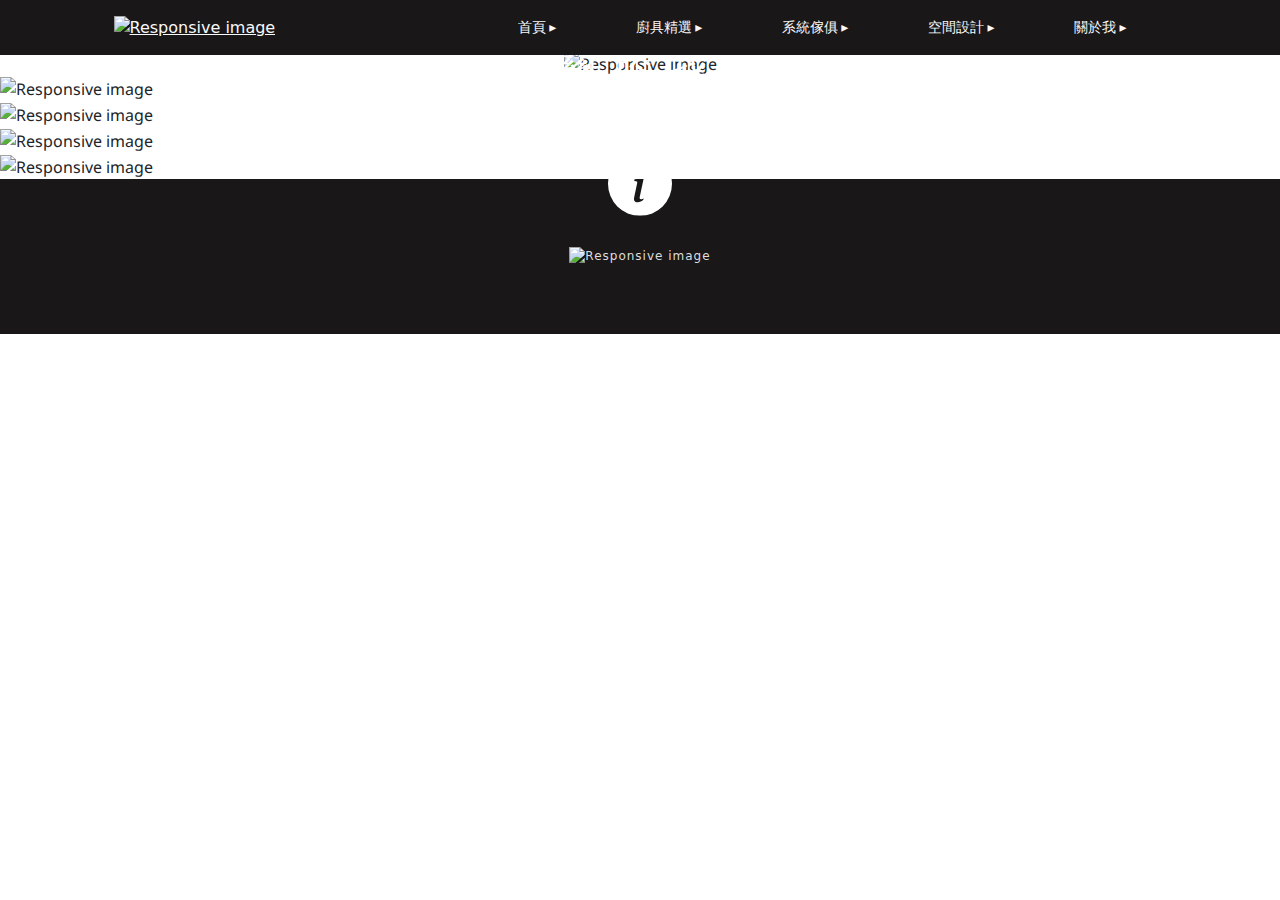
==== commit 9e32bb1c: "Updates" ====
--- a/aboutme/index.html
+++ b/aboutme/index.html
@@ -11,14 +11,15 @@
 <style>@charset "UTF-8";@import url("https://fonts.googleapis.com/css2?family=Noto+Sans+Buhid&display=swap");:root,[data-bs-theme=light]{--bs-blue:#0d6efd;--bs-indigo:#6610f2;--bs-purple:#6f42c1;--bs-pink:#d63384;--bs-red:#dc3545;--bs-orange:#fd7e14;--bs-yellow:#ffc107;--bs-green:#198754;--bs-teal:#20c997;--bs-cyan:#0dcaf0;--bs-black:#000;--bs-white:#fff;--bs-gray:#6c757d;--bs-gray-dark:#343a40;--bs-gray-100:#f8f9fa;--bs-gray-200:#e9ecef;--bs-gray-300:#dee2e6;--bs-gray-400:#ced4da;--bs-gray-500:#adb5bd;--bs-gray-600:#6c757d;--bs-gray-700:#495057;--bs-gray-800:#343a40;--bs-gray-900:#212529;--bs-primary:#0d6efd;--bs-secondary:#6c757d;--bs-success:#198754;--bs-info:#0dcaf0;--bs-warning:#ffc107;--bs-danger:#dc3545;--bs-light:#f8f9fa;--bs-dark:#212529;--bs-primary-rgb:13,110,253;--bs-secondary-rgb:108,117,125;--bs-success-rgb:25,135,84;--bs-info-rgb:13,202,240;--bs-warning-rgb:255,193,7;--bs-danger-rgb:220,53,69;--bs-light-rgb:248,249,250;--bs-dark-rgb:33,37,41;--bs-primary-text-emphasis:#052c65;--bs-secondary-text-emphasis:#2b2f32;--bs-success-text-emphasis:#0a3622;--bs-info-text-emphasis:#055160;--bs-warning-text-emphasis:#664d03;--bs-danger-text-emphasis:#58151c;--bs-light-text-emphasis:#495057;--bs-dark-text-emphasis:#495057;--bs-primary-bg-subtle:#cfe2ff;--bs-secondary-bg-subtle:#e2e3e5;--bs-success-bg-subtle:#d1e7dd;--bs-info-bg-subtle:#cff4fc;--bs-warning-bg-subtle:#fff3cd;--bs-danger-bg-subtle:#f8d7da;--bs-light-bg-subtle:#fcfcfd;--bs-dark-bg-subtle:#ced4da;--bs-primary-border-subtle:#9ec5fe;--bs-secondary-border-subtle:#c4c8cb;--bs-success-border-subtle:#a3cfbb;--bs-info-border-subtle:#9eeaf9;--bs-warning-border-subtle:#ffe69c;--bs-danger-border-subtle:#f1aeb5;--bs-light-border-subtle:#e9ecef;--bs-dark-border-subtle:#adb5bd;--bs-white-rgb:255,255,255;--bs-black-rgb:0,0,0;--bs-font-sans-serif:system-ui,-apple-system,"Segoe UI",Roboto,"Helvetica Neue","Noto Sans","Liberation Sans",Arial,sans-serif,"Apple Color Emoji","Segoe UI Emoji","Segoe UI Symbol","Noto Color Emoji";--bs-font-monospace:SFMono-Regular,Menlo,Monaco,Consolas,"Liberation Mono","Courier New",monospace;--bs-gradient:linear-gradient(180deg,hsla(0,0%,100%,.15),hsla(0,0%,100%,0));--bs-body-font-family:var(--bs-font-sans-serif);--bs-body-font-size:1rem;--bs-body-font-weight:400;--bs-body-line-height:1.5;--bs-body-color:#212529;--bs-body-color-rgb:33,37,41;--bs-body-bg:#fff;--bs-body-bg-rgb:255,255,255;--bs-emphasis-color:#000;--bs-emphasis-color-rgb:0,0,0;--bs-secondary-color:rgba(33,37,41,.75);--bs-secondary-color-rgb:33,37,41;--bs-secondary-bg:#e9ecef;--bs-secondary-bg-rgb:233,236,239;--bs-tertiary-color:rgba(33,37,41,.5);--bs-tertiary-color-rgb:33,37,41;--bs-tertiary-bg:#f8f9fa;--bs-tertiary-bg-rgb:248,249,250;--bs-heading-color:inherit;--bs-link-color:#f8f9fa;--bs-link-color-rgb:248,249,250;--bs-link-decoration:underline;--bs-link-hover-color:#f8f9fa;--bs-link-hover-color-rgb:248,249,250;--bs-code-color:#d63384;--bs-highlight-color:#212529;--bs-highlight-bg:#fff3cd;--bs-border-width:1px;--bs-border-style:solid;--bs-border-color:#dee2e6;--bs-border-color-translucent:rgba(0,0,0,.175);--bs-border-radius:0.375rem;--bs-border-radius-sm:0.25rem;--bs-border-radius-lg:0.5rem;--bs-border-radius-xl:1rem;--bs-border-radius-xxl:2rem;--bs-border-radius-2xl:var(--bs-border-radius-xxl);--bs-border-radius-pill:50rem;--bs-box-shadow:0 0.5rem 1rem rgba(0,0,0,.15);--bs-box-shadow-sm:0 0.125rem 0.25rem rgba(0,0,0,.075);--bs-box-shadow-lg:0 1rem 3rem rgba(0,0,0,.175);--bs-box-shadow-inset:inset 0 1px 2px rgba(0,0,0,.075);--bs-focus-ring-width:0.25rem;--bs-focus-ring-opacity:0.25;--bs-focus-ring-color:rgba(13,110,253,.25);--bs-form-valid-color:#198754;--bs-form-valid-border-color:#198754;--bs-form-invalid-color:#dc3545;--bs-form-invalid-border-color:#dc3545}[data-bs-theme=dark]{color-scheme:dark;--bs-body-color:#dee2e6;--bs-body-color-rgb:222,226,230;--bs-body-bg:#212529;--bs-body-bg-rgb:33,37,41;--bs-emphasis-color:#fff;--bs-emphasis-color-rgb:255,255,255;--bs-secondary-color:rgba(222,226,230,.75);--bs-secondary-color-rgb:222,226,230;--bs-secondary-bg:#343a40;--bs-secondary-bg-rgb:52,58,64;--bs-tertiary-color:rgba(222,226,230,.5);--bs-tertiary-color-rgb:222,226,230;--bs-tertiary-bg:#2b3035;--bs-tertiary-bg-rgb:43,48,53;--bs-primary-text-emphasis:#6ea8fe;--bs-secondary-text-emphasis:#a7acb1;--bs-success-text-emphasis:#75b798;--bs-info-text-emphasis:#6edff6;--bs-warning-text-emphasis:#ffda6a;--bs-danger-text-emphasis:#ea868f;--bs-light-text-emphasis:#f8f9fa;--bs-dark-text-emphasis:#dee2e6;--bs-primary-bg-subtle:#031633;--bs-secondary-bg-subtle:#161719;--bs-success-bg-subtle:#051b11;--bs-info-bg-subtle:#032830;--bs-warning-bg-subtle:#332701;--bs-danger-bg-subtle:#2c0b0e;--bs-light-bg-subtle:#343a40;--bs-dark-bg-subtle:#1a1d20;--bs-primary-border-subtle:#084298;--bs-secondary-border-subtle:#41464b;--bs-success-border-subtle:#0f5132;--bs-info-border-subtle:#087990;--bs-warning-border-subtle:#997404;--bs-danger-border-subtle:#842029;--bs-light-border-subtle:#495057;--bs-dark-border-subtle:#343a40;--bs-heading-color:inherit;--bs-link-color:#6ea8fe;--bs-link-hover-color:#8bb9fe;--bs-link-color-rgb:110,168,254;--bs-link-hover-color-rgb:139,185,254;--bs-code-color:#e685b5;--bs-highlight-color:#dee2e6;--bs-highlight-bg:#664d03;--bs-border-color:#495057;--bs-border-color-translucent:hsla(0,0%,100%,.15);--bs-form-valid-color:#75b798;--bs-form-valid-border-color:#75b798;--bs-form-invalid-color:#ea868f;--bs-form-invalid-border-color:#ea868f}*,:after,:before{box-sizing:border-box}@media (prefers-reduced-motion:no-preference){:root{scroll-behavior:smooth}}body{background-color:var(--bs-body-bg);color:var(--bs-body-color);font-family:var(--bs-body-font-family);font-size:var(--bs-body-font-size);font-weight:var(--bs-body-font-weight);line-height:var(--bs-body-line-height);margin:0;text-align:var(--bs-body-text-align);-webkit-text-size-adjust:100%;-webkit-tap-highlight-color:rgba(0,0,0,0)}hr{border:0;border-top:var(--bs-border-width) solid;color:inherit;margin:1rem 0;opacity:.25}.h1,.h2,.h3,.h4,.h5,.h6,h1,h2,h3,h4,h5,h6{color:var(--bs-heading-color);font-weight:500;line-height:1.2;margin-bottom:.5rem;margin-top:0}.h1,h1{font-size:calc(1.375rem + 1.5vw)}@media (min-width:1200px){.h1,h1{font-size:2.5rem}}.h2,h2{font-size:calc(1.325rem + .9vw)}@media (min-width:1200px){.h2,h2{font-size:2rem}}.h3,h3{font-size:calc(1.3rem + .6vw)}@media (min-width:1200px){.h3,h3{font-size:1.75rem}}.h4,h4{font-size:calc(1.275rem + .3vw)}@media (min-width:1200px){.h4,h4{font-size:1.5rem}}.h5,h5{font-size:1.25rem}.h6,h6{font-size:1rem}p{margin-bottom:1rem;margin-top:0}abbr[title]{cursor:help;text-decoration:underline dotted;text-decoration-skip-ink:none}address{font-style:normal;line-height:inherit;margin-bottom:1rem}ol,ul{padding-left:2rem}dl,ol,ul{margin-bottom:1rem;margin-top:0}ol ol,ol ul,ul ol,ul ul{margin-bottom:0}dt{font-weight:700}dd{margin-bottom:.5rem;margin-left:0}blockquote{margin:0 0 1rem}b,strong{font-weight:bolder}.small,small{font-size:.875em}.mark,mark{background-color:var(--bs-highlight-bg);color:var(--bs-highlight-color);padding:.1875em}sub,sup{font-size:.75em;line-height:0;position:relative;vertical-align:baseline}sub{bottom:-.25em}sup{top:-.5em}a{color:rgba(var(--bs-link-color-rgb),var(--bs-link-opacity,1));text-decoration:underline}a:hover{--bs-link-color-rgb:var(--bs-link-hover-color-rgb)}a:not([href]):not([class]),a:not([href]):not([class]):hover{color:inherit;text-decoration:none}code,kbd,pre,samp{font-family:var(--bs-font-monospace);font-size:1em}pre{display:block;font-size:.875em;margin-bottom:1rem;margin-top:0;overflow:auto}pre code{color:inherit;font-size:inherit;word-break:normal}code{color:var(--bs-code-color);font-size:.875em;word-wrap:break-word}a>code{color:inherit}kbd{background-color:var(--bs-body-color);border-radius:.25rem;color:var(--bs-body-bg);font-size:.875em;padding:.1875rem .375rem}kbd kbd{font-size:1em;padding:0}figure{margin:0 0 1rem}img,svg{vertical-align:middle}table{border-collapse:collapse;caption-side:bottom}caption{color:var(--bs-secondary-color);padding-bottom:.5rem;padding-top:.5rem;text-align:left}th{text-align:inherit;text-align:-webkit-match-parent}tbody,td,tfoot,th,thead,tr{border:0 solid;border-color:inherit}label{display:inline-block}button{border-radius:0}button:focus:not(:focus-visible){outline:0}button,input,optgroup,select,textarea{font-family:inherit;font-size:inherit;line-height:inherit;margin:0}button,select{text-transform:none}[role=button]{cursor:pointer}select{word-wrap:normal}select:disabled{opacity:1}[list]:not([type=date]):not([type=datetime-local]):not([type=month]):not([type=week]):not([type=time])::-webkit-calendar-picker-indicator{display:none!important}[type=button],[type=reset],[type=submit],button{-webkit-appearance:button}[type=button]:not(:disabled),[type=reset]:not(:disabled),[type=submit]:not(:disabled),button:not(:disabled){cursor:pointer}::-moz-focus-inner{border-style:none;padding:0}textarea{resize:vertical}fieldset{border:0;margin:0;min-width:0;padding:0}legend{float:left;font-size:calc(1.275rem + .3vw);line-height:inherit;margin-bottom:.5rem;padding:0;width:100%}@media (min-width:1200px){legend{font-size:1.5rem}}legend+*{clear:left}::-webkit-datetime-edit-day-field,::-webkit-datetime-edit-fields-wrapper,::-webkit-datetime-edit-hour-field,::-webkit-datetime-edit-minute,::-webkit-datetime-edit-month-field,::-webkit-datetime-edit-text,::-webkit-datetime-edit-year-field{padding:0}::-webkit-inner-spin-button{height:auto}[type=search]{-webkit-appearance:textfield;outline-offset:-2px}::-webkit-search-decoration{-webkit-appearance:none}::-webkit-color-swatch-wrapper{padding:0}::file-selector-button{-webkit-appearance:button;font:inherit}output{display:inline-block}iframe{border:0}summary{cursor:pointer;display:list-item}progress{vertical-align:baseline}[hidden]{display:none!important}.lead{font-size:1.25rem;font-weight:300}.display-1{font-size:calc(1.625rem + 4.5vw);font-weight:300;line-height:1.2}@media (min-width:1200px){.display-1{font-size:5rem}}.display-2{font-size:calc(1.575rem + 3.9vw);font-weight:300;line-height:1.2}@media (min-width:1200px){.display-2{font-size:4.5rem}}.display-3{font-size:calc(1.525rem + 3.3vw);font-weight:300;line-height:1.2}@media (min-width:1200px){.display-3{font-size:4rem}}.display-4{font-size:calc(1.475rem + 2.7vw);font-weight:300;line-height:1.2}@media (min-width:1200px){.display-4{font-size:3.5rem}}.display-5{font-size:calc(1.425rem + 2.1vw);font-weight:300;line-height:1.2}@media (min-width:1200px){.display-5{font-size:3rem}}.display-6{font-size:calc(1.375rem + 1.5vw);font-weight:300;line-height:1.2}@media (min-width:1200px){.display-6{font-size:2.5rem}}.list-inline,.list-unstyled{list-style:none;padding-left:0}.list-inline-item{display:inline-block}.list-inline-item:not(:last-child){margin-right:.5rem}.initialism{font-size:.875em;text-transform:uppercase}.blockquote{font-size:1.25rem;margin-bottom:1rem}.blockquote>:last-child{margin-bottom:0}.blockquote-footer{color:#6c757d;font-size:.875em;margin-bottom:1rem;margin-top:-1rem}.blockquote-footer:before{content:"— "}.container,.container-fluid,.container-lg,.container-md,.container-sm,.container-xl,.container-xxl{--bs-gutter-x:1.5rem;--bs-gutter-y:0;margin-left:auto;margin-right:auto;padding-left:calc(var(--bs-gutter-x)*.5);padding-right:calc(var(--bs-gutter-x)*.5);width:100%}@media (min-width:576px){.container,.container-sm{max-width:540px}}@media (min-width:768px){.container,.container-md,.container-sm{max-width:720px}}@media (min-width:992px){.container,.container-lg,.container-md,.container-sm{max-width:960px}}@media (min-width:1200px){.container,.container-lg,.container-md,.container-sm,.container-xl{max-width:1140px}}@media (min-width:1400px){.container,.container-lg,.container-md,.container-sm,.container-xl,.container-xxl{max-width:1320px}}:root{--bs-breakpoint-xs:0;--bs-breakpoint-sm:576px;--bs-breakpoint-md:768px;--bs-breakpoint-lg:992px;--bs-breakpoint-xl:1200px;--bs-breakpoint-xxl:1400px}.row{--bs-gutter-x:1.5rem;--bs-gutter-y:0;display:flex;flex-wrap:wrap;margin-left:calc(var(--bs-gutter-x)*-.5);margin-right:calc(var(--bs-gutter-x)*-.5);margin-top:calc(var(--bs-gutter-y)*-1)}.row>*{flex-shrink:0;margin-top:var(--bs-gutter-y);max-width:100%;padding-left:calc(var(--bs-gutter-x)*.5);padding-right:calc(var(--bs-gutter-x)*.5);width:100%}.col{flex:1 0 0%}.row-cols-auto>*{flex:0 0 auto;width:auto}.row-cols-1>*{flex:0 0 auto;width:100%}.row-cols-2>*{flex:0 0 auto;width:50%}.row-cols-3>*{flex:0 0 auto;width:33.33333333%}.row-cols-4>*{flex:0 0 auto;width:25%}.row-cols-5>*{flex:0 0 auto;width:20%}.row-cols-6>*{flex:0 0 auto;width:16.66666667%}.col-auto{flex:0 0 auto;width:auto}.col-1{flex:0 0 auto;width:8.33333333%}.col-2{flex:0 0 auto;width:16.66666667%}.col-3{flex:0 0 auto;width:25%}.col-4{flex:0 0 auto;width:33.33333333%}.col-5{flex:0 0 auto;width:41.66666667%}.col-6{flex:0 0 auto;width:50%}.col-7{flex:0 0 auto;width:58.33333333%}.col-8{flex:0 0 auto;width:66.66666667%}.col-9{flex:0 0 auto;width:75%}.col-10{flex:0 0 auto;width:83.33333333%}.col-11{flex:0 0 auto;width:91.66666667%}.col-12{flex:0 0 auto;width:100%}.offset-1{margin-left:8.33333333%}.offset-2{margin-left:16.66666667%}.offset-3{margin-left:25%}.offset-4{margin-left:33.33333333%}.offset-5{margin-left:41.66666667%}.offset-6{margin-left:50%}.offset-7{margin-left:58.33333333%}.offset-8{margin-left:66.66666667%}.offset-9{margin-left:75%}.offset-10{margin-left:83.33333333%}.offset-11{margin-left:91.66666667%}.g-0,.gx-0{--bs-gutter-x:0}.g-0,.gy-0{--bs-gutter-y:0}.g-1,.gx-1{--bs-gutter-x:0.25rem}.g-1,.gy-1{--bs-gutter-y:0.25rem}.g-2,.gx-2{--bs-gutter-x:0.5rem}.g-2,.gy-2{--bs-gutter-y:0.5rem}.g-3,.gx-3{--bs-gutter-x:1rem}.g-3,.gy-3{--bs-gutter-y:1rem}.g-4,.gx-4{--bs-gutter-x:1.5rem}.g-4,.gy-4{--bs-gutter-y:1.5rem}.g-5,.gx-5{--bs-gutter-x:3rem}.g-5,.gy-5{--bs-gutter-y:3rem}@media (min-width:576px){.col-sm{flex:1 0 0%}.row-cols-sm-auto>*{flex:0 0 auto;width:auto}.row-cols-sm-1>*{flex:0 0 auto;width:100%}.row-cols-sm-2>*{flex:0 0 auto;width:50%}.row-cols-sm-3>*{flex:0 0 auto;width:33.33333333%}.row-cols-sm-4>*{flex:0 0 auto;width:25%}.row-cols-sm-5>*{flex:0 0 auto;width:20%}.row-cols-sm-6>*{flex:0 0 auto;width:16.66666667%}.col-sm-auto{flex:0 0 auto;width:auto}.col-sm-1{flex:0 0 auto;width:8.33333333%}.col-sm-2{flex:0 0 auto;width:16.66666667%}.col-sm-3{flex:0 0 auto;width:25%}.col-sm-4{flex:0 0 auto;width:33.33333333%}.col-sm-5{flex:0 0 auto;width:41.66666667%}.col-sm-6{flex:0 0 auto;width:50%}.col-sm-7{flex:0 0 auto;width:58.33333333%}.col-sm-8{flex:0 0 auto;width:66.66666667%}.col-sm-9{flex:0 0 auto;width:75%}.col-sm-10{flex:0 0 auto;width:83.33333333%}.col-sm-11{flex:0 0 auto;width:91.66666667%}.col-sm-12{flex:0 0 auto;width:100%}.offset-sm-0{margin-left:0}.offset-sm-1{margin-left:8.33333333%}.offset-sm-2{margin-left:16.66666667%}.offset-sm-3{margin-left:25%}.offset-sm-4{margin-left:33.33333333%}.offset-sm-5{margin-left:41.66666667%}.offset-sm-6{margin-left:50%}.offset-sm-7{margin-left:58.33333333%}.offset-sm-8{margin-left:66.66666667%}.offset-sm-9{margin-left:75%}.offset-sm-10{margin-left:83.33333333%}.offset-sm-11{margin-left:91.66666667%}.g-sm-0,.gx-sm-0{--bs-gutter-x:0}.g-sm-0,.gy-sm-0{--bs-gutter-y:0}.g-sm-1,.gx-sm-1{--bs-gutter-x:0.25rem}.g-sm-1,.gy-sm-1{--bs-gutter-y:0.25rem}.g-sm-2,.gx-sm-2{--bs-gutter-x:0.5rem}.g-sm-2,.gy-sm-2{--bs-gutter-y:0.5rem}.g-sm-3,.gx-sm-3{--bs-gutter-x:1rem}.g-sm-3,.gy-sm-3{--bs-gutter-y:1rem}.g-sm-4,.gx-sm-4{--bs-gutter-x:1.5rem}.g-sm-4,.gy-sm-4{--bs-gutter-y:1.5rem}.g-sm-5,.gx-sm-5{--bs-gutter-x:3rem}.g-sm-5,.gy-sm-5{--bs-gutter-y:3rem}}@media (min-width:768px){.col-md{flex:1 0 0%}.row-cols-md-auto>*{flex:0 0 auto;width:auto}.row-cols-md-1>*{flex:0 0 auto;width:100%}.row-cols-md-2>*{flex:0 0 auto;width:50%}.row-cols-md-3>*{flex:0 0 auto;width:33.33333333%}.row-cols-md-4>*{flex:0 0 auto;width:25%}.row-cols-md-5>*{flex:0 0 auto;width:20%}.row-cols-md-6>*{flex:0 0 auto;width:16.66666667%}.col-md-auto{flex:0 0 auto;width:auto}.col-md-1{flex:0 0 auto;width:8.33333333%}.col-md-2{flex:0 0 auto;width:16.66666667%}.col-md-3{flex:0 0 auto;width:25%}.col-md-4{flex:0 0 auto;width:33.33333333%}.col-md-5{flex:0 0 auto;width:41.66666667%}.col-md-6{flex:0 0 auto;width:50%}.col-md-7{flex:0 0 auto;width:58.33333333%}.col-md-8{flex:0 0 auto;width:66.66666667%}.col-md-9{flex:0 0 auto;width:75%}.col-md-10{flex:0 0 auto;width:83.33333333%}.col-md-11{flex:0 0 auto;width:91.66666667%}.col-md-12{flex:0 0 auto;width:100%}.offset-md-0{margin-left:0}.offset-md-1{margin-left:8.33333333%}.offset-md-2{margin-left:16.66666667%}.offset-md-3{margin-left:25%}.offset-md-4{margin-left:33.33333333%}.offset-md-5{margin-left:41.66666667%}.offset-md-6{margin-left:50%}.offset-md-7{margin-left:58.33333333%}.offset-md-8{margin-left:66.66666667%}.offset-md-9{margin-left:75%}.offset-md-10{margin-left:83.33333333%}.offset-md-11{margin-left:91.66666667%}.g-md-0,.gx-md-0{--bs-gutter-x:0}.g-md-0,.gy-md-0{--bs-gutter-y:0}.g-md-1,.gx-md-1{--bs-gutter-x:0.25rem}.g-md-1,.gy-md-1{--bs-gutter-y:0.25rem}.g-md-2,.gx-md-2{--bs-gutter-x:0.5rem}.g-md-2,.gy-md-2{--bs-gutter-y:0.5rem}.g-md-3,.gx-md-3{--bs-gutter-x:1rem}.g-md-3,.gy-md-3{--bs-gutter-y:1rem}.g-md-4,.gx-md-4{--bs-gutter-x:1.5rem}.g-md-4,.gy-md-4{--bs-gutter-y:1.5rem}.g-md-5,.gx-md-5{--bs-gutter-x:3rem}.g-md-5,.gy-md-5{--bs-gutter-y:3rem}}@media (min-width:992px){.col-lg{flex:1 0 0%}.row-cols-lg-auto>*{flex:0 0 auto;width:auto}.row-cols-lg-1>*{flex:0 0 auto;width:100%}.row-cols-lg-2>*{flex:0 0 auto;width:50%}.row-cols-lg-3>*{flex:0 0 auto;width:33.33333333%}.row-cols-lg-4>*{flex:0 0 auto;width:25%}.row-cols-lg-5>*{flex:0 0 auto;width:20%}.row-cols-lg-6>*{flex:0 0 auto;width:16.66666667%}.col-lg-auto{flex:0 0 auto;width:auto}.col-lg-1{flex:0 0 auto;width:8.33333333%}.col-lg-2{flex:0 0 auto;width:16.66666667%}.col-lg-3{flex:0 0 auto;width:25%}.col-lg-4{flex:0 0 auto;width:33.33333333%}.col-lg-5{flex:0 0 auto;width:41.66666667%}.col-lg-6{flex:0 0 auto;width:50%}.col-lg-7{flex:0 0 auto;width:58.33333333%}.col-lg-8{flex:0 0 auto;width:66.66666667%}.col-lg-9{flex:0 0 auto;width:75%}.col-lg-10{flex:0 0 auto;width:83.33333333%}.col-lg-11{flex:0 0 auto;width:91.66666667%}.col-lg-12{flex:0 0 auto;width:100%}.offset-lg-0{margin-left:0}.offset-lg-1{margin-left:8.33333333%}.offset-lg-2{margin-left:16.66666667%}.offset-lg-3{margin-left:25%}.offset-lg-4{margin-left:33.33333333%}.offset-lg-5{margin-left:41.66666667%}.offset-lg-6{margin-left:50%}.offset-lg-7{margin-left:58.33333333%}.offset-lg-8{margin-left:66.66666667%}.offset-lg-9{margin-left:75%}.offset-lg-10{margin-left:83.33333333%}.offset-lg-11{margin-left:91.66666667%}.g-lg-0,.gx-lg-0{--bs-gutter-x:0}.g-lg-0,.gy-lg-0{--bs-gutter-y:0}.g-lg-1,.gx-lg-1{--bs-gutter-x:0.25rem}.g-lg-1,.gy-lg-1{--bs-gutter-y:0.25rem}.g-lg-2,.gx-lg-2{--bs-gutter-x:0.5rem}.g-lg-2,.gy-lg-2{--bs-gutter-y:0.5rem}.g-lg-3,.gx-lg-3{--bs-gutter-x:1rem}.g-lg-3,.gy-lg-3{--bs-gutter-y:1rem}.g-lg-4,.gx-lg-4{--bs-gutter-x:1.5rem}.g-lg-4,.gy-lg-4{--bs-gutter-y:1.5rem}.g-lg-5,.gx-lg-5{--bs-gutter-x:3rem}.g-lg-5,.gy-lg-5{--bs-gutter-y:3rem}}@media (min-width:1200px){.col-xl{flex:1 0 0%}.row-cols-xl-auto>*{flex:0 0 auto;width:auto}.row-cols-xl-1>*{flex:0 0 auto;width:100%}.row-cols-xl-2>*{flex:0 0 auto;width:50%}.row-cols-xl-3>*{flex:0 0 auto;width:33.33333333%}.row-cols-xl-4>*{flex:0 0 auto;width:25%}.row-cols-xl-5>*{flex:0 0 auto;width:20%}.row-cols-xl-6>*{flex:0 0 auto;width:16.66666667%}.col-xl-auto{flex:0 0 auto;width:auto}.col-xl-1{flex:0 0 auto;width:8.33333333%}.col-xl-2{flex:0 0 auto;width:16.66666667%}.col-xl-3{flex:0 0 auto;width:25%}.col-xl-4{flex:0 0 auto;width:33.33333333%}.col-xl-5{flex:0 0 auto;width:41.66666667%}.col-xl-6{flex:0 0 auto;width:50%}.col-xl-7{flex:0 0 auto;width:58.33333333%}.col-xl-8{flex:0 0 auto;width:66.66666667%}.col-xl-9{flex:0 0 auto;width:75%}.col-xl-10{flex:0 0 auto;width:83.33333333%}.col-xl-11{flex:0 0 auto;width:91.66666667%}.col-xl-12{flex:0 0 auto;width:100%}.offset-xl-0{margin-left:0}.offset-xl-1{margin-left:8.33333333%}.offset-xl-2{margin-left:16.66666667%}.offset-xl-3{margin-left:25%}.offset-xl-4{margin-left:33.33333333%}.offset-xl-5{margin-left:41.66666667%}.offset-xl-6{margin-left:50%}.offset-xl-7{margin-left:58.33333333%}.offset-xl-8{margin-left:66.66666667%}.offset-xl-9{margin-left:75%}.offset-xl-10{margin-left:83.33333333%}.offset-xl-11{margin-left:91.66666667%}.g-xl-0,.gx-xl-0{--bs-gutter-x:0}.g-xl-0,.gy-xl-0{--bs-gutter-y:0}.g-xl-1,.gx-xl-1{--bs-gutter-x:0.25rem}.g-xl-1,.gy-xl-1{--bs-gutter-y:0.25rem}.g-xl-2,.gx-xl-2{--bs-gutter-x:0.5rem}.g-xl-2,.gy-xl-2{--bs-gutter-y:0.5rem}.g-xl-3,.gx-xl-3{--bs-gutter-x:1rem}.g-xl-3,.gy-xl-3{--bs-gutter-y:1rem}.g-xl-4,.gx-xl-4{--bs-gutter-x:1.5rem}.g-xl-4,.gy-xl-4{--bs-gutter-y:1.5rem}.g-xl-5,.gx-xl-5{--bs-gutter-x:3rem}.g-xl-5,.gy-xl-5{--bs-gutter-y:3rem}}@media (min-width:1400px){.col-xxl{flex:1 0 0%}.row-cols-xxl-auto>*{flex:0 0 auto;width:auto}.row-cols-xxl-1>*{flex:0 0 auto;width:100%}.row-cols-xxl-2>*{flex:0 0 auto;width:50%}.row-cols-xxl-3>*{flex:0 0 auto;width:33.33333333%}.row-cols-xxl-4>*{flex:0 0 auto;width:25%}.row-cols-xxl-5>*{flex:0 0 auto;width:20%}.row-cols-xxl-6>*{flex:0 0 auto;width:16.66666667%}.col-xxl-auto{flex:0 0 auto;width:auto}.col-xxl-1{flex:0 0 auto;width:8.33333333%}.col-xxl-2{flex:0 0 auto;width:16.66666667%}.col-xxl-3{flex:0 0 auto;width:25%}.col-xxl-4{flex:0 0 auto;width:33.33333333%}.col-xxl-5{flex:0 0 auto;width:41.66666667%}.col-xxl-6{flex:0 0 auto;width:50%}.col-xxl-7{flex:0 0 auto;width:58.33333333%}.col-xxl-8{flex:0 0 auto;width:66.66666667%}.col-xxl-9{flex:0 0 auto;width:75%}.col-xxl-10{flex:0 0 auto;width:83.33333333%}.col-xxl-11{flex:0 0 auto;width:91.66666667%}.col-xxl-12{flex:0 0 auto;width:100%}.offset-xxl-0{margin-left:0}.offset-xxl-1{margin-left:8.33333333%}.offset-xxl-2{margin-left:16.66666667%}.offset-xxl-3{margin-left:25%}.offset-xxl-4{margin-left:33.33333333%}.offset-xxl-5{margin-left:41.66666667%}.offset-xxl-6{margin-left:50%}.offset-xxl-7{margin-left:58.33333333%}.offset-xxl-8{margin-left:66.66666667%}.offset-xxl-9{margin-left:75%}.offset-xxl-10{margin-left:83.33333333%}.offset-xxl-11{margin-left:91.66666667%}.g-xxl-0,.gx-xxl-0{--bs-gutter-x:0}.g-xxl-0,.gy-xxl-0{--bs-gutter-y:0}.g-xxl-1,.gx-xxl-1{--bs-gutter-x:0.25rem}.g-xxl-1,.gy-xxl-1{--bs-gutter-y:0.25rem}.g-xxl-2,.gx-xxl-2{--bs-gutter-x:0.5rem}.g-xxl-2,.gy-xxl-2{--bs-gutter-y:0.5rem}.g-xxl-3,.gx-xxl-3{--bs-gutter-x:1rem}.g-xxl-3,.gy-xxl-3{--bs-gutter-y:1rem}.g-xxl-4,.gx-xxl-4{--bs-gutter-x:1.5rem}.g-xxl-4,.gy-xxl-4{--bs-gutter-y:1.5rem}.g-xxl-5,.gx-xxl-5{--bs-gutter-x:3rem}.g-xxl-5,.gy-xxl-5{--bs-gutter-y:3rem}}.table{--bs-table-color-type:initial;--bs-table-bg-type:initial;--bs-table-color-state:initial;--bs-table-bg-state:initial;--bs-table-color:var(--bs-emphasis-color);--bs-table-bg:var(--bs-body-bg);--bs-table-border-color:var(--bs-border-color);--bs-table-accent-bg:transparent;--bs-table-striped-color:var(--bs-emphasis-color);--bs-table-striped-bg:rgba(var(--bs-emphasis-color-rgb),0.05);--bs-table-active-color:var(--bs-emphasis-color);--bs-table-active-bg:rgba(var(--bs-emphasis-color-rgb),0.1);--bs-table-hover-color:var(--bs-emphasis-color);--bs-table-hover-bg:rgba(var(--bs-emphasis-color-rgb),0.075);border-color:var(--bs-table-border-color);margin-bottom:1rem;vertical-align:top;width:100%}.table>:not(caption)>*>*{background-color:var(--bs-table-bg);border-bottom-width:var(--bs-border-width);box-shadow:inset 0 0 0 9999px var(--bs-table-bg-state,var(--bs-table-bg-type,var(--bs-table-accent-bg)));color:var(--bs-table-color-state,var(--bs-table-color-type,var(--bs-table-color)));padding:.5rem}.table>tbody{vertical-align:inherit}.table>thead{vertical-align:bottom}.table-group-divider{border-top:calc(var(--bs-border-width)*2) solid}.caption-top{caption-side:top}.table-sm>:not(caption)>*>*{padding:.25rem}.table-bordered>:not(caption)>*{border-width:var(--bs-border-width) 0}.table-bordered>:not(caption)>*>*{border-width:0 var(--bs-border-width)}.table-borderless>:not(caption)>*>*{border-bottom-width:0}.table-borderless>:not(:first-child){border-top-width:0}.table-striped-columns>:not(caption)>tr>:nth-child(2n),.table-striped>tbody>tr:nth-of-type(odd)>*{--bs-table-color-type:var(--bs-table-striped-color);--bs-table-bg-type:var(--bs-table-striped-bg)}.table-active{--bs-table-color-state:var(--bs-table-active-color);--bs-table-bg-state:var(--bs-table-active-bg)}.table-hover>tbody>tr:hover>*{--bs-table-color-state:var(--bs-table-hover-color);--bs-table-bg-state:var(--bs-table-hover-bg)}.table-primary{--bs-table-color:#000;--bs-table-bg:#cfe2ff;--bs-table-border-color:#a6b5cc;--bs-table-striped-bg:#c5d7f2;--bs-table-striped-color:#000;--bs-table-active-bg:#bacbe6;--bs-table-active-color:#000;--bs-table-hover-bg:#bfd1ec;--bs-table-hover-color:#000}.table-primary,.table-secondary{border-color:var(--bs-table-border-color);color:var(--bs-table-color)}.table-secondary{--bs-table-color:#000;--bs-table-bg:#e2e3e5;--bs-table-border-color:#b5b6b7;--bs-table-striped-bg:#d7d8da;--bs-table-striped-color:#000;--bs-table-active-bg:#cbccce;--bs-table-active-color:#000;--bs-table-hover-bg:#d1d2d4;--bs-table-hover-color:#000}.table-success{--bs-table-color:#000;--bs-table-bg:#d1e7dd;--bs-table-border-color:#a7b9b1;--bs-table-striped-bg:#c7dbd2;--bs-table-striped-color:#000;--bs-table-active-bg:#bcd0c7;--bs-table-active-color:#000;--bs-table-hover-bg:#c1d6cc;--bs-table-hover-color:#000}.table-info,.table-success{border-color:var(--bs-table-border-color);color:var(--bs-table-color)}.table-info{--bs-table-color:#000;--bs-table-bg:#cff4fc;--bs-table-border-color:#a6c3ca;--bs-table-striped-bg:#c5e8ef;--bs-table-striped-color:#000;--bs-table-active-bg:#badce3;--bs-table-active-color:#000;--bs-table-hover-bg:#bfe2e9;--bs-table-hover-color:#000}.table-warning{--bs-table-color:#000;--bs-table-bg:#fff3cd;--bs-table-border-color:#ccc2a4;--bs-table-striped-bg:#f2e7c3;--bs-table-striped-color:#000;--bs-table-active-bg:#e6dbb9;--bs-table-active-color:#000;--bs-table-hover-bg:#ece1be;--bs-table-hover-color:#000}.table-danger,.table-warning{border-color:var(--bs-table-border-color);color:var(--bs-table-color)}.table-danger{--bs-table-color:#000;--bs-table-bg:#f8d7da;--bs-table-border-color:#c6acae;--bs-table-striped-bg:#eccccf;--bs-table-striped-color:#000;--bs-table-active-bg:#dfc2c4;--bs-table-active-color:#000;--bs-table-hover-bg:#e5c7ca;--bs-table-hover-color:#000}.table-light{--bs-table-color:#000;--bs-table-bg:#f8f9fa;--bs-table-border-color:#c6c7c8;--bs-table-striped-bg:#ecedee;--bs-table-striped-color:#000;--bs-table-active-bg:#dfe0e1;--bs-table-active-color:#000;--bs-table-hover-bg:#e5e6e7;--bs-table-hover-color:#000}.table-dark,.table-light{border-color:var(--bs-table-border-color);color:var(--bs-table-color)}.table-dark{--bs-table-color:#fff;--bs-table-bg:#212529;--bs-table-border-color:#4d5154;--bs-table-striped-bg:#2c3034;--bs-table-striped-color:#fff;--bs-table-active-bg:#373b3e;--bs-table-active-color:#fff;--bs-table-hover-bg:#323539;--bs-table-hover-color:#fff}.table-responsive{overflow-x:auto;-webkit-overflow-scrolling:touch}@media (max-width:575.98px){.table-responsive-sm{overflow-x:auto;-webkit-overflow-scrolling:touch}}@media (max-width:767.98px){.table-responsive-md{overflow-x:auto;-webkit-overflow-scrolling:touch}}@media (max-width:991.98px){.table-responsive-lg{overflow-x:auto;-webkit-overflow-scrolling:touch}}@media (max-width:1199.98px){.table-responsive-xl{overflow-x:auto;-webkit-overflow-scrolling:touch}}@media (max-width:1399.98px){.table-responsive-xxl{overflow-x:auto;-webkit-overflow-scrolling:touch}}.form-label{margin-bottom:.5rem}.col-form-label{font-size:inherit;line-height:1.5;margin-bottom:0;padding-bottom:calc(.375rem + var(--bs-border-width));padding-top:calc(.375rem + var(--bs-border-width))}.col-form-label-lg{font-size:1.25rem;padding-bottom:calc(.5rem + var(--bs-border-width));padding-top:calc(.5rem + var(--bs-border-width))}.col-form-label-sm{font-size:.875rem;padding-bottom:calc(.25rem + var(--bs-border-width));padding-top:calc(.25rem + var(--bs-border-width))}.form-text{color:var(--bs-secondary-color);font-size:.875em;margin-top:.25rem}.form-control{appearance:none;background-clip:padding-box;background-color:var(--bs-body-bg);border:var(--bs-border-width) solid var(--bs-border-color);border-radius:var(--bs-border-radius);color:var(--bs-body-color);display:block;font-size:1rem;font-weight:400;line-height:1.5;padding:.375rem .75rem;transition:border-color .15s ease-in-out,box-shadow .15s ease-in-out;width:100%}@media (prefers-reduced-motion:reduce){.form-control{transition:none}}.form-control[type=file]{overflow:hidden}.form-control[type=file]:not(:disabled):not([readonly]){cursor:pointer}.form-control:focus{background-color:var(--bs-body-bg);border-color:#86b7fe;box-shadow:0 0 0 .25rem rgba(13,110,253,.25);color:var(--bs-body-color);outline:0}.form-control::-webkit-date-and-time-value{height:1.5em;margin:0;min-width:85px}.form-control::-webkit-datetime-edit{display:block;padding:0}.form-control::placeholder{color:var(--bs-secondary-color);opacity:1}.form-control:disabled{background-color:var(--bs-secondary-bg);opacity:1}.form-control::file-selector-button{background-color:var(--bs-tertiary-bg);border:0 solid;border-color:inherit;border-inline-end-width:var(--bs-border-width);border-radius:0;color:var(--bs-body-color);margin:-.375rem -.75rem;margin-inline-end:.75rem;padding:.375rem .75rem;pointer-events:none;transition:color .15s ease-in-out,background-color .15s ease-in-out,border-color .15s ease-in-out,box-shadow .15s ease-in-out}@media (prefers-reduced-motion:reduce){.form-control::file-selector-button{transition:none}}.form-control:hover:not(:disabled):not([readonly])::file-selector-button{background-color:var(--bs-secondary-bg)}.form-control-plaintext{background-color:transparent;border:solid transparent;border-width:var(--bs-border-width) 0;color:var(--bs-body-color);display:block;line-height:1.5;margin-bottom:0;padding:.375rem 0;width:100%}.form-control-plaintext:focus{outline:0}.form-control-plaintext.form-control-lg,.form-control-plaintext.form-control-sm{padding-left:0;padding-right:0}.form-control-sm{border-radius:var(--bs-border-radius-sm);font-size:.875rem;min-height:calc(1.5em + .5rem + var(--bs-border-width)*2);padding:.25rem .5rem}.form-control-sm::file-selector-button{margin:-.25rem -.5rem;margin-inline-end:.5rem;padding:.25rem .5rem}.form-control-lg{border-radius:var(--bs-border-radius-lg);font-size:1.25rem;min-height:calc(1.5em + 1rem + var(--bs-border-width)*2);padding:.5rem 1rem}.form-control-lg::file-selector-button{margin:-.5rem -1rem;margin-inline-end:1rem;padding:.5rem 1rem}textarea.form-control{min-height:calc(1.5em + .75rem + var(--bs-border-width)*2)}textarea.form-control-sm{min-height:calc(1.5em + .5rem + var(--bs-border-width)*2)}textarea.form-control-lg{min-height:calc(1.5em + 1rem + var(--bs-border-width)*2)}.form-control-color{height:calc(1.5em + .75rem + var(--bs-border-width)*2);padding:.375rem;width:3rem}.form-control-color:not(:disabled):not([readonly]){cursor:pointer}.form-control-color::-moz-color-swatch{border:0!important;border-radius:var(--bs-border-radius)}.form-control-color::-webkit-color-swatch{border:0!important;border-radius:var(--bs-border-radius)}.form-control-color.form-control-sm{height:calc(1.5em + .5rem + var(--bs-border-width)*2)}.form-control-color.form-control-lg{height:calc(1.5em + 1rem + var(--bs-border-width)*2)}.form-select{--bs-form-select-bg-img:url("data:image/svg+xml;charset=utf-8,%3Csvg xmlns='http://www.w3.org/2000/svg' viewBox='0 0 16 16'%3E%3Cpath fill='none' stroke='%23343a40' stroke-linecap='round' stroke-linejoin='round' stroke-width='2' d='m2 5 6 6 6-6'/%3E%3C/svg%3E");appearance:none;background-color:var(--bs-body-bg);background-image:var(--bs-form-select-bg-img),var(--bs-form-select-bg-icon,none);background-position:right .75rem center;background-repeat:no-repeat;background-size:16px 12px;border:var(--bs-border-width) solid var(--bs-border-color);border-radius:var(--bs-border-radius);color:var(--bs-body-color);display:block;font-size:1rem;font-weight:400;line-height:1.5;padding:.375rem 2.25rem .375rem .75rem;transition:border-color .15s ease-in-out,box-shadow .15s ease-in-out;width:100%}@media (prefers-reduced-motion:reduce){.form-select{transition:none}}.form-select:focus{border-color:#86b7fe;box-shadow:0 0 0 .25rem rgba(13,110,253,.25);outline:0}.form-select[multiple],.form-select[size]:not([size="1"]){background-image:none;padding-right:.75rem}.form-select:disabled{background-color:var(--bs-secondary-bg)}.form-select:-moz-focusring{color:transparent;text-shadow:0 0 0 var(--bs-body-color)}.form-select-sm{border-radius:var(--bs-border-radius-sm);font-size:.875rem;padding-bottom:.25rem;padding-left:.5rem;padding-top:.25rem}.form-select-lg{border-radius:var(--bs-border-radius-lg);font-size:1.25rem;padding-bottom:.5rem;padding-left:1rem;padding-top:.5rem}[data-bs-theme=dark] .form-select{--bs-form-select-bg-img:url("data:image/svg+xml;charset=utf-8,%3Csvg xmlns='http://www.w3.org/2000/svg' viewBox='0 0 16 16'%3E%3Cpath fill='none' stroke='%23dee2e6' stroke-linecap='round' stroke-linejoin='round' stroke-width='2' d='m2 5 6 6 6-6'/%3E%3C/svg%3E")}.form-check{display:block;margin-bottom:.125rem;min-height:1.5rem;padding-left:1.5em}.form-check .form-check-input{float:left;margin-left:-1.5em}.form-check-reverse{padding-left:0;padding-right:1.5em;text-align:right}.form-check-reverse .form-check-input{float:right;margin-left:0;margin-right:-1.5em}.form-check-input{--bs-form-check-bg:var(--bs-body-bg);appearance:none;background-color:var(--bs-form-check-bg);background-image:var(--bs-form-check-bg-image);background-position:50%;background-repeat:no-repeat;background-size:contain;border:var(--bs-border-width) solid var(--bs-border-color);flex-shrink:0;height:1em;margin-top:.25em;print-color-adjust:exact;vertical-align:top;width:1em}.form-check-input[type=checkbox]{border-radius:.25em}.form-check-input[type=radio]{border-radius:50%}.form-check-input:active{filter:brightness(90%)}.form-check-input:focus{border-color:#86b7fe;box-shadow:0 0 0 .25rem rgba(13,110,253,.25);outline:0}.form-check-input:checked{background-color:#0d6efd;border-color:#0d6efd}.form-check-input:checked[type=checkbox]{--bs-form-check-bg-image:url("data:image/svg+xml;charset=utf-8,%3Csvg xmlns='http://www.w3.org/2000/svg' viewBox='0 0 20 20'%3E%3Cpath fill='none' stroke='%23fff' stroke-linecap='round' stroke-linejoin='round' stroke-width='3' d='m6 10 3 3 6-6'/%3E%3C/svg%3E")}.form-check-input:checked[type=radio]{--bs-form-check-bg-image:url("data:image/svg+xml;charset=utf-8,%3Csvg xmlns='http://www.w3.org/2000/svg' viewBox='-4 -4 8 8'%3E%3Ccircle r='2' fill='%23fff'/%3E%3C/svg%3E")}.form-check-input[type=checkbox]:indeterminate{background-color:#0d6efd;border-color:#0d6efd;--bs-form-check-bg-image:url("data:image/svg+xml;charset=utf-8,%3Csvg xmlns='http://www.w3.org/2000/svg' viewBox='0 0 20 20'%3E%3Cpath fill='none' stroke='%23fff' stroke-linecap='round' stroke-linejoin='round' stroke-width='3' d='M6 10h8'/%3E%3C/svg%3E")}.form-check-input:disabled{filter:none;opacity:.5;pointer-events:none}.form-check-input:disabled~.form-check-label,.form-check-input[disabled]~.form-check-label{cursor:default;opacity:.5}.form-switch{padding-left:2.5em}.form-switch .form-check-input{--bs-form-switch-bg:url("data:image/svg+xml;charset=utf-8,%3Csvg xmlns='http://www.w3.org/2000/svg' viewBox='-4 -4 8 8'%3E%3Ccircle r='3' fill='rgba(0, 0, 0, 0.25)'/%3E%3C/svg%3E");background-image:var(--bs-form-switch-bg);background-position:0;border-radius:2em;margin-left:-2.5em;transition:background-position .15s ease-in-out;width:2em}@media (prefers-reduced-motion:reduce){.form-switch .form-check-input{transition:none}}.form-switch .form-check-input:focus{--bs-form-switch-bg:url("data:image/svg+xml;charset=utf-8,%3Csvg xmlns='http://www.w3.org/2000/svg' viewBox='-4 -4 8 8'%3E%3Ccircle r='3' fill='%2386b7fe'/%3E%3C/svg%3E")}.form-switch .form-check-input:checked{background-position:100%;--bs-form-switch-bg:url("data:image/svg+xml;charset=utf-8,%3Csvg xmlns='http://www.w3.org/2000/svg' viewBox='-4 -4 8 8'%3E%3Ccircle r='3' fill='%23fff'/%3E%3C/svg%3E")}.form-switch.form-check-reverse{padding-left:0;padding-right:2.5em}.form-switch.form-check-reverse .form-check-input{margin-left:0;margin-right:-2.5em}.form-check-inline{display:inline-block;margin-right:1rem}.btn-check{position:absolute;clip:rect(0,0,0,0);pointer-events:none}.btn-check:disabled+.btn,.btn-check[disabled]+.btn{filter:none;opacity:.65;pointer-events:none}[data-bs-theme=dark] .form-switch .form-check-input:not(:checked):not(:focus){--bs-form-switch-bg:url("data:image/svg+xml;charset=utf-8,%3Csvg xmlns='http://www.w3.org/2000/svg' viewBox='-4 -4 8 8'%3E%3Ccircle r='3' fill='rgba(255, 255, 255, 0.25)'/%3E%3C/svg%3E")}.form-range{appearance:none;background-color:transparent;height:1.5rem;padding:0;width:100%}.form-range:focus{outline:0}.form-range:focus::-webkit-slider-thumb{box-shadow:0 0 0 1px #fff,0 0 0 .25rem rgba(13,110,253,.25)}.form-range:focus::-moz-range-thumb{box-shadow:0 0 0 1px #fff,0 0 0 .25rem rgba(13,110,253,.25)}.form-range::-moz-focus-outer{border:0}.form-range::-webkit-slider-thumb{appearance:none;background-color:#0d6efd;border:0;border-radius:1rem;height:1rem;margin-top:-.25rem;-webkit-transition:background-color .15s ease-in-out,border-color .15s ease-in-out,box-shadow .15s ease-in-out;transition:background-color .15s ease-in-out,border-color .15s ease-in-out,box-shadow .15s ease-in-out;width:1rem}@media (prefers-reduced-motion:reduce){.form-range::-webkit-slider-thumb{-webkit-transition:none;transition:none}}.form-range::-webkit-slider-thumb:active{background-color:#b6d4fe}.form-range::-webkit-slider-runnable-track{background-color:var(--bs-secondary-bg);border-color:transparent;border-radius:1rem;color:transparent;cursor:pointer;height:.5rem;width:100%}.form-range::-moz-range-thumb{appearance:none;background-color:#0d6efd;border:0;border-radius:1rem;height:1rem;-moz-transition:background-color .15s ease-in-out,border-color .15s ease-in-out,box-shadow .15s ease-in-out;transition:background-color .15s ease-in-out,border-color .15s ease-in-out,box-shadow .15s ease-in-out;width:1rem}@media (prefers-reduced-motion:reduce){.form-range::-moz-range-thumb{-moz-transition:none;transition:none}}.form-range::-moz-range-thumb:active{background-color:#b6d4fe}.form-range::-moz-range-track{background-color:var(--bs-secondary-bg);border-color:transparent;border-radius:1rem;color:transparent;cursor:pointer;height:.5rem;width:100%}.form-range:disabled{pointer-events:none}.form-range:disabled::-webkit-slider-thumb{background-color:var(--bs-secondary-color)}.form-range:disabled::-moz-range-thumb{background-color:var(--bs-secondary-color)}.form-floating{position:relative}.form-floating>.form-control,.form-floating>.form-control-plaintext,.form-floating>.form-select{height:calc(3.5rem + var(--bs-border-width)*2);line-height:1.25;min-height:calc(3.5rem + var(--bs-border-width)*2)}.form-floating>label{border:var(--bs-border-width) solid transparent;height:100%;left:0;overflow:hidden;padding:1rem .75rem;pointer-events:none;position:absolute;text-align:start;text-overflow:ellipsis;top:0;transform-origin:0 0;transition:opacity .1s ease-in-out,transform .1s ease-in-out;white-space:nowrap;z-index:2}@media (prefers-reduced-motion:reduce){.form-floating>label{transition:none}}.form-floating>.form-control,.form-floating>.form-control-plaintext{padding:1rem .75rem}.form-floating>.form-control-plaintext::placeholder,.form-floating>.form-control::placeholder{color:transparent}.form-floating>.form-control-plaintext:focus,.form-floating>.form-control-plaintext:not(:placeholder-shown),.form-floating>.form-control:focus,.form-floating>.form-control:not(:placeholder-shown){padding-bottom:.625rem;padding-top:1.625rem}.form-floating>.form-control-plaintext:-webkit-autofill,.form-floating>.form-control:-webkit-autofill{padding-bottom:.625rem;padding-top:1.625rem}.form-floating>.form-select{padding-bottom:.625rem;padding-top:1.625rem}.form-floating>.form-control-plaintext~label,.form-floating>.form-control:focus~label,.form-floating>.form-control:not(:placeholder-shown)~label,.form-floating>.form-select~label{color:rgba(var(--bs-body-color-rgb),.65);transform:scale(.85) translateY(-.5rem) translateX(.15rem)}.form-floating>.form-control-plaintext~label:after,.form-floating>.form-control:focus~label:after,.form-floating>.form-control:not(:placeholder-shown)~label:after,.form-floating>.form-select~label:after{background-color:var(--bs-body-bg);border-radius:var(--bs-border-radius);content:"";height:1.5em;inset:1rem .375rem;position:absolute;z-index:-1}.form-floating>.form-control:-webkit-autofill~label{color:rgba(var(--bs-body-color-rgb),.65);transform:scale(.85) translateY(-.5rem) translateX(.15rem)}.form-floating>.form-control-plaintext~label{border-width:var(--bs-border-width) 0}.form-floating>.form-control:disabled~label,.form-floating>:disabled~label{color:#6c757d}.form-floating>.form-control:disabled~label:after,.form-floating>:disabled~label:after{background-color:var(--bs-secondary-bg)}.input-group{align-items:stretch;display:flex;flex-wrap:wrap;position:relative;width:100%}.input-group>.form-control,.input-group>.form-floating,.input-group>.form-select{flex:1 1 auto;min-width:0;position:relative;width:1%}.input-group>.form-control:focus,.input-group>.form-floating:focus-within,.input-group>.form-select:focus{z-index:5}.input-group .btn{position:relative;z-index:2}.input-group .btn:focus{z-index:5}.input-group-text{align-items:center;background-color:var(--bs-tertiary-bg);border:var(--bs-border-width) solid var(--bs-border-color);border-radius:var(--bs-border-radius);color:var(--bs-body-color);display:flex;font-size:1rem;font-weight:400;line-height:1.5;padding:.375rem .75rem;text-align:center;white-space:nowrap}.input-group-lg>.btn,.input-group-lg>.form-control,.input-group-lg>.form-select,.input-group-lg>.input-group-text{border-radius:var(--bs-border-radius-lg);font-size:1.25rem;padding:.5rem 1rem}.input-group-sm>.btn,.input-group-sm>.form-control,.input-group-sm>.form-select,.input-group-sm>.input-group-text{border-radius:var(--bs-border-radius-sm);font-size:.875rem;padding:.25rem .5rem}.input-group-lg>.form-select,.input-group-sm>.form-select{padding-right:3rem}.input-group.has-validation>.dropdown-toggle:nth-last-child(n+4),.input-group.has-validation>.form-floating:nth-last-child(n+3)>.form-control,.input-group.has-validation>.form-floating:nth-last-child(n+3)>.form-select,.input-group.has-validation>:nth-last-child(n+3):not(.dropdown-toggle):not(.dropdown-menu):not(.form-floating),.input-group:not(.has-validation)>.dropdown-toggle:nth-last-child(n+3),.input-group:not(.has-validation)>.form-floating:not(:last-child)>.form-control,.input-group:not(.has-validation)>.form-floating:not(:last-child)>.form-select,.input-group:not(.has-validation)>:not(:last-child):not(.dropdown-toggle):not(.dropdown-menu):not(.form-floating){border-bottom-right-radius:0;border-top-right-radius:0}.input-group>:not(:first-child):not(.dropdown-menu):not(.valid-tooltip):not(.valid-feedback):not(.invalid-tooltip):not(.invalid-feedback){border-bottom-left-radius:0;border-top-left-radius:0;margin-left:calc(var(--bs-border-width)*-1)}.input-group>.form-floating:not(:first-child)>.form-control,.input-group>.form-floating:not(:first-child)>.form-select{border-bottom-left-radius:0;border-top-left-radius:0}.valid-feedback{color:var(--bs-form-valid-color);display:none;font-size:.875em;margin-top:.25rem;width:100%}.valid-tooltip{background-color:var(--bs-success);border-radius:var(--bs-border-radius);color:#fff;display:none;font-size:.875rem;margin-top:.1rem;max-width:100%;padding:.25rem .5rem;position:absolute;top:100%;z-index:5}.is-valid~.valid-feedback,.is-valid~.valid-tooltip,.was-validated :valid~.valid-feedback,.was-validated :valid~.valid-tooltip{display:block}.form-control.is-valid,.was-validated .form-control:valid{background-image:url("data:image/svg+xml;charset=utf-8,%3Csvg xmlns='http://www.w3.org/2000/svg' viewBox='0 0 8 8'%3E%3Cpath fill='%23198754' d='M2.3 6.73.6 4.53c-.4-1.04.46-1.4 1.1-.8l1.1 1.4 3.4-3.8c.6-.63 1.6-.27 1.2.7l-4 4.6c-.43.5-.8.4-1.1.1'/%3E%3C/svg%3E");background-position:right calc(.375em + .1875rem) center;background-repeat:no-repeat;background-size:calc(.75em + .375rem) calc(.75em + .375rem);border-color:var(--bs-form-valid-border-color);padding-right:calc(1.5em + .75rem)}.form-control.is-valid:focus,.was-validated .form-control:valid:focus{border-color:var(--bs-form-valid-border-color);box-shadow:0 0 0 .25rem rgba(var(--bs-success-rgb),.25)}.was-validated textarea.form-control:valid,textarea.form-control.is-valid{background-position:top calc(.375em + .1875rem) right calc(.375em + .1875rem);padding-right:calc(1.5em + .75rem)}.form-select.is-valid,.was-validated .form-select:valid{border-color:var(--bs-form-valid-border-color)}.form-select.is-valid:not([multiple]):not([size]),.form-select.is-valid:not([multiple])[size="1"],.was-validated .form-select:valid:not([multiple]):not([size]),.was-validated .form-select:valid:not([multiple])[size="1"]{--bs-form-select-bg-icon:url("data:image/svg+xml;charset=utf-8,%3Csvg xmlns='http://www.w3.org/2000/svg' viewBox='0 0 8 8'%3E%3Cpath fill='%23198754' d='M2.3 6.73.6 4.53c-.4-1.04.46-1.4 1.1-.8l1.1 1.4 3.4-3.8c.6-.63 1.6-.27 1.2.7l-4 4.6c-.43.5-.8.4-1.1.1'/%3E%3C/svg%3E");background-position:right .75rem center,center right 2.25rem;background-size:16px 12px,calc(.75em + .375rem) calc(.75em + .375rem);padding-right:4.125rem}.form-select.is-valid:focus,.was-validated .form-select:valid:focus{border-color:var(--bs-form-valid-border-color);box-shadow:0 0 0 .25rem rgba(var(--bs-success-rgb),.25)}.form-control-color.is-valid,.was-validated .form-control-color:valid{width:calc(3.75rem + 1.5em)}.form-check-input.is-valid,.was-validated .form-check-input:valid{border-color:var(--bs-form-valid-border-color)}.form-check-input.is-valid:checked,.was-validated .form-check-input:valid:checked{background-color:var(--bs-form-valid-color)}.form-check-input.is-valid:focus,.was-validated .form-check-input:valid:focus{box-shadow:0 0 0 .25rem rgba(var(--bs-success-rgb),.25)}.form-check-input.is-valid~.form-check-label,.was-validated .form-check-input:valid~.form-check-label{color:var(--bs-form-valid-color)}.form-check-inline .form-check-input~.valid-feedback{margin-left:.5em}.input-group>.form-control:not(:focus).is-valid,.input-group>.form-floating:not(:focus-within).is-valid,.input-group>.form-select:not(:focus).is-valid,.was-validated .input-group>.form-control:not(:focus):valid,.was-validated .input-group>.form-floating:not(:focus-within):valid,.was-validated .input-group>.form-select:not(:focus):valid{z-index:3}.invalid-feedback{color:var(--bs-form-invalid-color);display:none;font-size:.875em;margin-top:.25rem;width:100%}.invalid-tooltip{background-color:var(--bs-danger);border-radius:var(--bs-border-radius);color:#fff;display:none;font-size:.875rem;margin-top:.1rem;max-width:100%;padding:.25rem .5rem;position:absolute;top:100%;z-index:5}.is-invalid~.invalid-feedback,.is-invalid~.invalid-tooltip,.was-validated :invalid~.invalid-feedback,.was-validated :invalid~.invalid-tooltip{display:block}.form-control.is-invalid,.was-validated .form-control:invalid{background-image:url("data:image/svg+xml;charset=utf-8,%3Csvg xmlns='http://www.w3.org/2000/svg' width='12' height='12' fill='none' stroke='%23dc3545'%3E%3Ccircle cx='6' cy='6' r='4.5'/%3E%3Cpath stroke-linejoin='round' d='M5.8 3.6h.4L6 6.5z'/%3E%3Ccircle cx='6' cy='8.2' r='.6' fill='%23dc3545' stroke='none'/%3E%3C/svg%3E");background-position:right calc(.375em + .1875rem) center;background-repeat:no-repeat;background-size:calc(.75em + .375rem) calc(.75em + .375rem);border-color:var(--bs-form-invalid-border-color);padding-right:calc(1.5em + .75rem)}.form-control.is-invalid:focus,.was-validated .form-control:invalid:focus{border-color:var(--bs-form-invalid-border-color);box-shadow:0 0 0 .25rem rgba(var(--bs-danger-rgb),.25)}.was-validated textarea.form-control:invalid,textarea.form-control.is-invalid{background-position:top calc(.375em + .1875rem) right calc(.375em + .1875rem);padding-right:calc(1.5em + .75rem)}.form-select.is-invalid,.was-validated .form-select:invalid{border-color:var(--bs-form-invalid-border-color)}.form-select.is-invalid:not([multiple]):not([size]),.form-select.is-invalid:not([multiple])[size="1"],.was-validated .form-select:invalid:not([multiple]):not([size]),.was-validated .form-select:invalid:not([multiple])[size="1"]{--bs-form-select-bg-icon:url("data:image/svg+xml;charset=utf-8,%3Csvg xmlns='http://www.w3.org/2000/svg' width='12' height='12' fill='none' stroke='%23dc3545'%3E%3Ccircle cx='6' cy='6' r='4.5'/%3E%3Cpath stroke-linejoin='round' d='M5.8 3.6h.4L6 6.5z'/%3E%3Ccircle cx='6' cy='8.2' r='.6' fill='%23dc3545' stroke='none'/%3E%3C/svg%3E");background-position:right .75rem center,center right 2.25rem;background-size:16px 12px,calc(.75em + .375rem) calc(.75em + .375rem);padding-right:4.125rem}.form-select.is-invalid:focus,.was-validated .form-select:invalid:focus{border-color:var(--bs-form-invalid-border-color);box-shadow:0 0 0 .25rem rgba(var(--bs-danger-rgb),.25)}.form-control-color.is-invalid,.was-validated .form-control-color:invalid{width:calc(3.75rem + 1.5em)}.form-check-input.is-invalid,.was-validated .form-check-input:invalid{border-color:var(--bs-form-invalid-border-color)}.form-check-input.is-invalid:checked,.was-validated .form-check-input:invalid:checked{background-color:var(--bs-form-invalid-color)}.form-check-input.is-invalid:focus,.was-validated .form-check-input:invalid:focus{box-shadow:0 0 0 .25rem rgba(var(--bs-danger-rgb),.25)}.form-check-input.is-invalid~.form-check-label,.was-validated .form-check-input:invalid~.form-check-label{color:var(--bs-form-invalid-color)}.form-check-inline .form-check-input~.invalid-feedback{margin-left:.5em}.input-group>.form-control:not(:focus).is-invalid,.input-group>.form-floating:not(:focus-within).is-invalid,.input-group>.form-select:not(:focus).is-invalid,.was-validated .input-group>.form-control:not(:focus):invalid,.was-validated .input-group>.form-floating:not(:focus-within):invalid,.was-validated .input-group>.form-select:not(:focus):invalid{z-index:4}.btn{--bs-btn-padding-x:0.75rem;--bs-btn-padding-y:0.375rem;--bs-btn-font-family: ;--bs-btn-font-size:1rem;--bs-btn-font-weight:400;--bs-btn-line-height:1.5;--bs-btn-color:var(--bs-body-color);--bs-btn-bg:transparent;--bs-btn-border-width:var(--bs-border-width);--bs-btn-border-color:transparent;--bs-btn-border-radius:var(--bs-border-radius);--bs-btn-hover-border-color:transparent;--bs-btn-box-shadow:inset 0 1px 0 hsla(0,0%,100%,.15),0 1px 1px rgba(0,0,0,.075);--bs-btn-disabled-opacity:0.65;--bs-btn-focus-box-shadow:0 0 0 0.25rem rgba(var(--bs-btn-focus-shadow-rgb),.5);background-color:var(--bs-btn-bg);border:var(--bs-btn-border-width) solid var(--bs-btn-border-color);border-radius:var(--bs-btn-border-radius);color:var(--bs-btn-color);cursor:pointer;display:inline-block;font-family:var(--bs-btn-font-family);font-size:var(--bs-btn-font-size);font-weight:var(--bs-btn-font-weight);line-height:var(--bs-btn-line-height);padding:var(--bs-btn-padding-y) var(--bs-btn-padding-x);text-align:center;text-decoration:none;transition:color .15s ease-in-out,background-color .15s ease-in-out,border-color .15s ease-in-out,box-shadow .15s ease-in-out;user-select:none;vertical-align:middle}@media (prefers-reduced-motion:reduce){.btn{transition:none}}.btn:hover{background-color:var(--bs-btn-hover-bg);border-color:var(--bs-btn-hover-border-color);color:var(--bs-btn-hover-color)}.btn-check+.btn:hover{background-color:var(--bs-btn-bg);border-color:var(--bs-btn-border-color);color:var(--bs-btn-color)}.btn:focus-visible{background-color:var(--bs-btn-hover-bg);border-color:var(--bs-btn-hover-border-color);box-shadow:var(--bs-btn-focus-box-shadow);color:var(--bs-btn-hover-color);outline:0}.btn-check:focus-visible+.btn{border-color:var(--bs-btn-hover-border-color);box-shadow:var(--bs-btn-focus-box-shadow);outline:0}.btn-check:checked+.btn,.btn.active,.btn.show,.btn:first-child:active,:not(.btn-check)+.btn:active{background-color:var(--bs-btn-active-bg);border-color:var(--bs-btn-active-border-color);color:var(--bs-btn-active-color)}.btn-check:checked+.btn:focus-visible,.btn.active:focus-visible,.btn.show:focus-visible,.btn:first-child:active:focus-visible,:not(.btn-check)+.btn:active:focus-visible{box-shadow:var(--bs-btn-focus-box-shadow)}.btn.disabled,.btn:disabled,fieldset:disabled .btn{background-color:var(--bs-btn-disabled-bg);border-color:var(--bs-btn-disabled-border-color);color:var(--bs-btn-disabled-color);opacity:var(--bs-btn-disabled-opacity);pointer-events:none}.btn-primary{--bs-btn-color:#fff;--bs-btn-bg:#0d6efd;--bs-btn-border-color:#0d6efd;--bs-btn-hover-color:#fff;--bs-btn-hover-bg:#0b5ed7;--bs-btn-hover-border-color:#0a58ca;--bs-btn-focus-shadow-rgb:49,132,253;--bs-btn-active-color:#fff;--bs-btn-active-bg:#0a58ca;--bs-btn-active-border-color:#0a53be;--bs-btn-active-shadow:inset 0 3px 5px rgba(0,0,0,.125);--bs-btn-disabled-color:#fff;--bs-btn-disabled-bg:#0d6efd;--bs-btn-disabled-border-color:#0d6efd}.btn-secondary{--bs-btn-color:#fff;--bs-btn-bg:#6c757d;--bs-btn-border-color:#6c757d;--bs-btn-hover-color:#fff;--bs-btn-hover-bg:#5c636a;--bs-btn-hover-border-color:#565e64;--bs-btn-focus-shadow-rgb:130,138,145;--bs-btn-active-color:#fff;--bs-btn-active-bg:#565e64;--bs-btn-active-border-color:#51585e;--bs-btn-active-shadow:inset 0 3px 5px rgba(0,0,0,.125);--bs-btn-disabled-color:#fff;--bs-btn-disabled-bg:#6c757d;--bs-btn-disabled-border-color:#6c757d}.btn-success{--bs-btn-color:#fff;--bs-btn-bg:#198754;--bs-btn-border-color:#198754;--bs-btn-hover-color:#fff;--bs-btn-hover-bg:#157347;--bs-btn-hover-border-color:#146c43;--bs-btn-focus-shadow-rgb:60,153,110;--bs-btn-active-color:#fff;--bs-btn-active-bg:#146c43;--bs-btn-active-border-color:#13653f;--bs-btn-active-shadow:inset 0 3px 5px rgba(0,0,0,.125);--bs-btn-disabled-color:#fff;--bs-btn-disabled-bg:#198754;--bs-btn-disabled-border-color:#198754}.btn-info{--bs-btn-color:#000;--bs-btn-bg:#0dcaf0;--bs-btn-border-color:#0dcaf0;--bs-btn-hover-color:#000;--bs-btn-hover-bg:#31d2f2;--bs-btn-hover-border-color:#25cff2;--bs-btn-focus-shadow-rgb:11,172,204;--bs-btn-active-color:#000;--bs-btn-active-bg:#3dd5f3;--bs-btn-active-border-color:#25cff2;--bs-btn-active-shadow:inset 0 3px 5px rgba(0,0,0,.125);--bs-btn-disabled-color:#000;--bs-btn-disabled-bg:#0dcaf0;--bs-btn-disabled-border-color:#0dcaf0}.btn-warning{--bs-btn-color:#000;--bs-btn-bg:#ffc107;--bs-btn-border-color:#ffc107;--bs-btn-hover-color:#000;--bs-btn-hover-bg:#ffca2c;--bs-btn-hover-border-color:#ffc720;--bs-btn-focus-shadow-rgb:217,164,6;--bs-btn-active-color:#000;--bs-btn-active-bg:#ffcd39;--bs-btn-active-border-color:#ffc720;--bs-btn-active-shadow:inset 0 3px 5px rgba(0,0,0,.125);--bs-btn-disabled-color:#000;--bs-btn-disabled-bg:#ffc107;--bs-btn-disabled-border-color:#ffc107}.btn-danger{--bs-btn-color:#fff;--bs-btn-bg:#dc3545;--bs-btn-border-color:#dc3545;--bs-btn-hover-color:#fff;--bs-btn-hover-bg:#bb2d3b;--bs-btn-hover-border-color:#b02a37;--bs-btn-focus-shadow-rgb:225,83,97;--bs-btn-active-color:#fff;--bs-btn-active-bg:#b02a37;--bs-btn-active-border-color:#a52834;--bs-btn-active-shadow:inset 0 3px 5px rgba(0,0,0,.125);--bs-btn-disabled-color:#fff;--bs-btn-disabled-bg:#dc3545;--bs-btn-disabled-border-color:#dc3545}.btn-light{--bs-btn-color:#000;--bs-btn-bg:#f8f9fa;--bs-btn-border-color:#f8f9fa;--bs-btn-hover-color:#000;--bs-btn-hover-bg:#d3d4d5;--bs-btn-hover-border-color:#c6c7c8;--bs-btn-focus-shadow-rgb:211,212,213;--bs-btn-active-color:#000;--bs-btn-active-bg:#c6c7c8;--bs-btn-active-border-color:#babbbc;--bs-btn-active-shadow:inset 0 3px 5px rgba(0,0,0,.125);--bs-btn-disabled-color:#000;--bs-btn-disabled-bg:#f8f9fa;--bs-btn-disabled-border-color:#f8f9fa}.btn-dark{--bs-btn-color:#fff;--bs-btn-bg:#212529;--bs-btn-border-color:#212529;--bs-btn-hover-color:#fff;--bs-btn-hover-bg:#424649;--bs-btn-hover-border-color:#373b3e;--bs-btn-focus-shadow-rgb:66,70,73;--bs-btn-active-color:#fff;--bs-btn-active-bg:#4d5154;--bs-btn-active-border-color:#373b3e;--bs-btn-active-shadow:inset 0 3px 5px rgba(0,0,0,.125);--bs-btn-disabled-color:#fff;--bs-btn-disabled-bg:#212529;--bs-btn-disabled-border-color:#212529}.btn-outline-primary{--bs-btn-color:#0d6efd;--bs-btn-border-color:#0d6efd;--bs-btn-hover-color:#fff;--bs-btn-hover-bg:#0d6efd;--bs-btn-hover-border-color:#0d6efd;--bs-btn-focus-shadow-rgb:13,110,253;--bs-btn-active-color:#fff;--bs-btn-active-bg:#0d6efd;--bs-btn-active-border-color:#0d6efd;--bs-btn-active-shadow:inset 0 3px 5px rgba(0,0,0,.125);--bs-btn-disabled-color:#0d6efd;--bs-btn-disabled-bg:transparent;--bs-btn-disabled-border-color:#0d6efd;--bs-gradient:none}.btn-outline-secondary{--bs-btn-color:#6c757d;--bs-btn-border-color:#6c757d;--bs-btn-hover-color:#fff;--bs-btn-hover-bg:#6c757d;--bs-btn-hover-border-color:#6c757d;--bs-btn-focus-shadow-rgb:108,117,125;--bs-btn-active-color:#fff;--bs-btn-active-bg:#6c757d;--bs-btn-active-border-color:#6c757d;--bs-btn-active-shadow:inset 0 3px 5px rgba(0,0,0,.125);--bs-btn-disabled-color:#6c757d;--bs-btn-disabled-bg:transparent;--bs-btn-disabled-border-color:#6c757d;--bs-gradient:none}.btn-outline-success{--bs-btn-color:#198754;--bs-btn-border-color:#198754;--bs-btn-hover-color:#fff;--bs-btn-hover-bg:#198754;--bs-btn-hover-border-color:#198754;--bs-btn-focus-shadow-rgb:25,135,84;--bs-btn-active-color:#fff;--bs-btn-active-bg:#198754;--bs-btn-active-border-color:#198754;--bs-btn-active-shadow:inset 0 3px 5px rgba(0,0,0,.125);--bs-btn-disabled-color:#198754;--bs-btn-disabled-bg:transparent;--bs-btn-disabled-border-color:#198754;--bs-gradient:none}.btn-outline-info{--bs-btn-color:#0dcaf0;--bs-btn-border-color:#0dcaf0;--bs-btn-hover-color:#000;--bs-btn-hover-bg:#0dcaf0;--bs-btn-hover-border-color:#0dcaf0;--bs-btn-focus-shadow-rgb:13,202,240;--bs-btn-active-color:#000;--bs-btn-active-bg:#0dcaf0;--bs-btn-active-border-color:#0dcaf0;--bs-btn-active-shadow:inset 0 3px 5px rgba(0,0,0,.125);--bs-btn-disabled-color:#0dcaf0;--bs-btn-disabled-bg:transparent;--bs-btn-disabled-border-color:#0dcaf0;--bs-gradient:none}.btn-outline-warning{--bs-btn-color:#ffc107;--bs-btn-border-color:#ffc107;--bs-btn-hover-color:#000;--bs-btn-hover-bg:#ffc107;--bs-btn-hover-border-color:#ffc107;--bs-btn-focus-shadow-rgb:255,193,7;--bs-btn-active-color:#000;--bs-btn-active-bg:#ffc107;--bs-btn-active-border-color:#ffc107;--bs-btn-active-shadow:inset 0 3px 5px rgba(0,0,0,.125);--bs-btn-disabled-color:#ffc107;--bs-btn-disabled-bg:transparent;--bs-btn-disabled-border-color:#ffc107;--bs-gradient:none}.btn-outline-danger{--bs-btn-color:#dc3545;--bs-btn-border-color:#dc3545;--bs-btn-hover-color:#fff;--bs-btn-hover-bg:#dc3545;--bs-btn-hover-border-color:#dc3545;--bs-btn-focus-shadow-rgb:220,53,69;--bs-btn-active-color:#fff;--bs-btn-active-bg:#dc3545;--bs-btn-active-border-color:#dc3545;--bs-btn-active-shadow:inset 0 3px 5px rgba(0,0,0,.125);--bs-btn-disabled-color:#dc3545;--bs-btn-disabled-bg:transparent;--bs-btn-disabled-border-color:#dc3545;--bs-gradient:none}.btn-outline-light{--bs-btn-color:#f8f9fa;--bs-btn-border-color:#f8f9fa;--bs-btn-hover-color:#000;--bs-btn-hover-bg:#f8f9fa;--bs-btn-hover-border-color:#f8f9fa;--bs-btn-focus-shadow-rgb:248,249,250;--bs-btn-active-color:#000;--bs-btn-active-bg:#f8f9fa;--bs-btn-active-border-color:#f8f9fa;--bs-btn-active-shadow:inset 0 3px 5px rgba(0,0,0,.125);--bs-btn-disabled-color:#f8f9fa;--bs-btn-disabled-bg:transparent;--bs-btn-disabled-border-color:#f8f9fa;--bs-gradient:none}.btn-outline-dark{--bs-btn-color:#212529;--bs-btn-border-color:#212529;--bs-btn-hover-color:#fff;--bs-btn-hover-bg:#212529;--bs-btn-hover-border-color:#212529;--bs-btn-focus-shadow-rgb:33,37,41;--bs-btn-active-color:#fff;--bs-btn-active-bg:#212529;--bs-btn-active-border-color:#212529;--bs-btn-active-shadow:inset 0 3px 5px rgba(0,0,0,.125);--bs-btn-disabled-color:#212529;--bs-btn-disabled-bg:transparent;--bs-btn-disabled-border-color:#212529;--bs-gradient:none}.btn-link{--bs-btn-font-weight:400;--bs-btn-color:var(--bs-link-color);--bs-btn-bg:transparent;--bs-btn-border-color:transparent;--bs-btn-hover-color:var(--bs-link-hover-color);--bs-btn-hover-border-color:transparent;--bs-btn-active-color:var(--bs-link-hover-color);--bs-btn-active-border-color:transparent;--bs-btn-disabled-color:#6c757d;--bs-btn-disabled-border-color:transparent;--bs-btn-box-shadow:0 0 0 #000;--bs-btn-focus-shadow-rgb:211,212,213;text-decoration:underline}.btn-link:focus-visible{color:var(--bs-btn-color)}.btn-link:hover{color:var(--bs-btn-hover-color)}.btn-lg{--bs-btn-padding-y:0.5rem;--bs-btn-padding-x:1rem;--bs-btn-font-size:1.25rem;--bs-btn-border-radius:var(--bs-border-radius-lg)}.btn-sm{--bs-btn-padding-y:0.25rem;--bs-btn-padding-x:0.5rem;--bs-btn-font-size:0.875rem;--bs-btn-border-radius:var(--bs-border-radius-sm)}.clearfix:after{clear:both;content:"";display:block}.text-bg-primary{background-color:RGBA(var(--bs-primary-rgb),var(--bs-bg-opacity,1))!important;color:#fff!important}.text-bg-secondary{background-color:RGBA(var(--bs-secondary-rgb),var(--bs-bg-opacity,1))!important;color:#fff!important}.text-bg-success{background-color:RGBA(var(--bs-success-rgb),var(--bs-bg-opacity,1))!important;color:#fff!important}.text-bg-info{background-color:RGBA(var(--bs-info-rgb),var(--bs-bg-opacity,1))!important;color:#000!important}.text-bg-warning{background-color:RGBA(var(--bs-warning-rgb),var(--bs-bg-opacity,1))!important;color:#000!important}.text-bg-danger{background-color:RGBA(var(--bs-danger-rgb),var(--bs-bg-opacity,1))!important;color:#fff!important}.text-bg-light{background-color:RGBA(var(--bs-light-rgb),var(--bs-bg-opacity,1))!important;color:#000!important}.text-bg-dark{background-color:RGBA(var(--bs-dark-rgb),var(--bs-bg-opacity,1))!important;color:#fff!important}.link-primary{color:RGBA(var(--bs-primary-rgb),var(--bs-link-opacity,1))!important;text-decoration-color:RGBA(var(--bs-primary-rgb),var(--bs-link-underline-opacity,1))!important}.link-primary:focus,.link-primary:hover{color:RGBA(10,88,202,var(--bs-link-opacity,1))!important;text-decoration-color:RGBA(10,88,202,var(--bs-link-underline-opacity,1))!important}.link-secondary{color:RGBA(var(--bs-secondary-rgb),var(--bs-link-opacity,1))!important;text-decoration-color:RGBA(var(--bs-secondary-rgb),var(--bs-link-underline-opacity,1))!important}.link-secondary:focus,.link-secondary:hover{color:RGBA(86,94,100,var(--bs-link-opacity,1))!important;text-decoration-color:RGBA(86,94,100,var(--bs-link-underline-opacity,1))!important}.link-success{color:RGBA(var(--bs-success-rgb),var(--bs-link-opacity,1))!important;text-decoration-color:RGBA(var(--bs-success-rgb),var(--bs-link-underline-opacity,1))!important}.link-success:focus,.link-success:hover{color:RGBA(20,108,67,var(--bs-link-opacity,1))!important;text-decoration-color:RGBA(20,108,67,var(--bs-link-underline-opacity,1))!important}.link-info{color:RGBA(var(--bs-info-rgb),var(--bs-link-opacity,1))!important;text-decoration-color:RGBA(var(--bs-info-rgb),var(--bs-link-underline-opacity,1))!important}.link-info:focus,.link-info:hover{color:RGBA(61,213,243,var(--bs-link-opacity,1))!important;text-decoration-color:RGBA(61,213,243,var(--bs-link-underline-opacity,1))!important}.link-warning{color:RGBA(var(--bs-warning-rgb),var(--bs-link-opacity,1))!important;text-decoration-color:RGBA(var(--bs-warning-rgb),var(--bs-link-underline-opacity,1))!important}.link-warning:focus,.link-warning:hover{color:RGBA(255,205,57,var(--bs-link-opacity,1))!important;text-decoration-color:RGBA(255,205,57,var(--bs-link-underline-opacity,1))!important}.link-danger{color:RGBA(var(--bs-danger-rgb),var(--bs-link-opacity,1))!important;text-decoration-color:RGBA(var(--bs-danger-rgb),var(--bs-link-underline-opacity,1))!important}.link-danger:focus,.link-danger:hover{color:RGBA(176,42,55,var(--bs-link-opacity,1))!important;text-decoration-color:RGBA(176,42,55,var(--bs-link-underline-opacity,1))!important}.link-light{color:RGBA(var(--bs-light-rgb),var(--bs-link-opacity,1))!important;text-decoration-color:RGBA(var(--bs-light-rgb),var(--bs-link-underline-opacity,1))!important}.link-light:focus,.link-light:hover{color:RGBA(249,250,251,var(--bs-link-opacity,1))!important;text-decoration-color:RGBA(249,250,251,var(--bs-link-underline-opacity,1))!important}.link-dark{color:RGBA(var(--bs-dark-rgb),var(--bs-link-opacity,1))!important;text-decoration-color:RGBA(var(--bs-dark-rgb),var(--bs-link-underline-opacity,1))!important}.link-dark:focus,.link-dark:hover{color:RGBA(26,30,33,var(--bs-link-opacity,1))!important;text-decoration-color:RGBA(26,30,33,var(--bs-link-underline-opacity,1))!important}.link-body-emphasis{color:RGBA(var(--bs-emphasis-color-rgb),var(--bs-link-opacity,1))!important;text-decoration-color:RGBA(var(--bs-emphasis-color-rgb),var(--bs-link-underline-opacity,1))!important}.link-body-emphasis:focus,.link-body-emphasis:hover{color:RGBA(var(--bs-emphasis-color-rgb),var(--bs-link-opacity,.75))!important;text-decoration-color:RGBA(var(--bs-emphasis-color-rgb),var(--bs-link-underline-opacity,.75))!important}.focus-ring:focus{box-shadow:var(--bs-focus-ring-x,0) var(--bs-focus-ring-y,0) var(--bs-focus-ring-blur,0) var(--bs-focus-ring-width) var(--bs-focus-ring-color);outline:0}.icon-link{align-items:center;backface-visibility:hidden;display:inline-flex;gap:.375rem;text-decoration-color:rgba(var(--bs-link-color-rgb),var(--bs-link-opacity,.5));text-underline-offset:.25em}.icon-link>.bi{flex-shrink:0;height:1em;width:1em;fill:currentcolor;transition:transform .2s ease-in-out}@media (prefers-reduced-motion:reduce){.icon-link>.bi{transition:none}}.icon-link-hover:focus-visible>.bi,.icon-link-hover:hover>.bi{transform:var(--bs-icon-link-transform,translate3d(.25em,0,0))}.ratio{position:relative;width:100%}.ratio:before{content:"";display:block;padding-top:var(--bs-aspect-ratio)}.ratio>*{height:100%;left:0;position:absolute;top:0;width:100%}.ratio-1x1{--bs-aspect-ratio:100%}.ratio-4x3{--bs-aspect-ratio:75%}.ratio-16x9{--bs-aspect-ratio:56.25%}.ratio-21x9{--bs-aspect-ratio:42.8571428571%}.fixed-top{top:0}.fixed-bottom,.fixed-top{left:0;position:fixed;right:0;z-index:1030}.fixed-bottom{bottom:0}.sticky-top{top:0}.sticky-bottom,.sticky-top{position:sticky;z-index:1020}.sticky-bottom{bottom:0}@media (min-width:576px){.sticky-sm-top{position:sticky;top:0;z-index:1020}.sticky-sm-bottom{bottom:0;position:sticky;z-index:1020}}@media (min-width:768px){.sticky-md-top{position:sticky;top:0;z-index:1020}.sticky-md-bottom{bottom:0;position:sticky;z-index:1020}}@media (min-width:992px){.sticky-lg-top{position:sticky;top:0;z-index:1020}.sticky-lg-bottom{bottom:0;position:sticky;z-index:1020}}@media (min-width:1200px){.sticky-xl-top{position:sticky;top:0;z-index:1020}.sticky-xl-bottom{bottom:0;position:sticky;z-index:1020}}@media (min-width:1400px){.sticky-xxl-top{position:sticky;top:0;z-index:1020}.sticky-xxl-bottom{bottom:0;position:sticky;z-index:1020}}.hstack{align-items:center;flex-direction:row}.hstack,.vstack{align-self:stretch;display:flex}.vstack{flex:1 1 auto;flex-direction:column}.visually-hidden,.visually-hidden-focusable:not(:focus):not(:focus-within){height:1px!important;margin:-1px!important;overflow:hidden!important;padding:0!important;width:1px!important;clip:rect(0,0,0,0)!important;border:0!important;white-space:nowrap!important}.visually-hidden-focusable:not(:focus):not(:focus-within):not(caption),.visually-hidden:not(caption){position:absolute!important}.stretched-link:after{bottom:0;content:"";left:0;position:absolute;right:0;top:0;z-index:1}.text-truncate{overflow:hidden;text-overflow:ellipsis;white-space:nowrap}.vr{align-self:stretch;background-color:currentcolor;display:inline-block;min-height:1em;opacity:.25;width:var(--bs-border-width)}.nav{--bs-nav-link-padding-x:1rem;--bs-nav-link-padding-y:0.5rem;--bs-nav-link-font-weight: ;--bs-nav-link-color:var(--bs-link-color);--bs-nav-link-hover-color:var(--bs-link-hover-color);--bs-nav-link-disabled-color:var(--bs-secondary-color);display:flex;flex-wrap:wrap;list-style:none;margin-bottom:0;padding-left:0}.nav-link{background:none;border:0;color:var(--bs-nav-link-color);display:block;font-size:var(--bs-nav-link-font-size);font-weight:var(--bs-nav-link-font-weight);padding:var(--bs-nav-link-padding-y) var(--bs-nav-link-padding-x);text-decoration:none;transition:color .15s ease-in-out,background-color .15s ease-in-out,border-color .15s ease-in-out}@media (prefers-reduced-motion:reduce){.nav-link{transition:none}}.nav-link:focus,.nav-link:hover{color:var(--bs-nav-link-hover-color)}.nav-link:focus-visible{box-shadow:0 0 0 .25rem rgba(13,110,253,.25);outline:0}.nav-link.disabled,.nav-link:disabled{color:var(--bs-nav-link-disabled-color);cursor:default;pointer-events:none}.nav-tabs{--bs-nav-tabs-border-width:var(--bs-border-width);--bs-nav-tabs-border-color:var(--bs-border-color);--bs-nav-tabs-border-radius:var(--bs-border-radius);--bs-nav-tabs-link-hover-border-color:var(--bs-secondary-bg) var(--bs-secondary-bg) var(--bs-border-color);--bs-nav-tabs-link-active-color:var(--bs-emphasis-color);--bs-nav-tabs-link-active-bg:var(--bs-body-bg);--bs-nav-tabs-link-active-border-color:var(--bs-border-color) var(--bs-border-color) var(--bs-body-bg);border-bottom:var(--bs-nav-tabs-border-width) solid var(--bs-nav-tabs-border-color)}.nav-tabs .nav-link{border:var(--bs-nav-tabs-border-width) solid transparent;border-top-left-radius:var(--bs-nav-tabs-border-radius);border-top-right-radius:var(--bs-nav-tabs-border-radius);margin-bottom:calc(var(--bs-nav-tabs-border-width)*-1)}.nav-tabs .nav-link:focus,.nav-tabs .nav-link:hover{border-color:var(--bs-nav-tabs-link-hover-border-color);isolation:isolate}.nav-tabs .nav-item.show .nav-link,.nav-tabs .nav-link.active{background-color:var(--bs-nav-tabs-link-active-bg);border-color:var(--bs-nav-tabs-link-active-border-color);color:var(--bs-nav-tabs-link-active-color)}.nav-tabs .dropdown-menu{border-top-left-radius:0;border-top-right-radius:0;margin-top:calc(var(--bs-nav-tabs-border-width)*-1)}.nav-pills{--bs-nav-pills-border-radius:var(--bs-border-radius);--bs-nav-pills-link-active-color:#fff;--bs-nav-pills-link-active-bg:#0d6efd}.nav-pills .nav-link{border-radius:var(--bs-nav-pills-border-radius)}.nav-pills .nav-link.active,.nav-pills .show>.nav-link{background-color:var(--bs-nav-pills-link-active-bg);color:var(--bs-nav-pills-link-active-color)}.nav-underline{--bs-nav-underline-gap:1rem;--bs-nav-underline-border-width:0.125rem;--bs-nav-underline-link-active-color:var(--bs-emphasis-color);gap:var(--bs-nav-underline-gap)}.nav-underline .nav-link{border-bottom:var(--bs-nav-underline-border-width) solid transparent;padding-left:0;padding-right:0}.nav-underline .nav-link:focus,.nav-underline .nav-link:hover{border-bottom-color:currentcolor}.nav-underline .nav-link.active,.nav-underline .show>.nav-link{border-bottom-color:currentcolor;color:var(--bs-nav-underline-link-active-color);font-weight:700}.nav-fill .nav-item,.nav-fill>.nav-link{flex:1 1 auto;text-align:center}.nav-justified .nav-item,.nav-justified>.nav-link{flex-basis:0;flex-grow:1;text-align:center}.nav-fill .nav-item .nav-link,.nav-justified .nav-item .nav-link{width:100%}.tab-content>.tab-pane{display:none}.tab-content>.active{display:block}.modal{--bs-modal-zindex:1055;--bs-modal-width:500px;--bs-modal-padding:1rem;--bs-modal-margin:0.5rem;--bs-modal-color: ;--bs-modal-bg:var(--bs-body-bg);--bs-modal-border-color:var(--bs-border-color-translucent);--bs-modal-border-width:var(--bs-border-width);--bs-modal-border-radius:var(--bs-border-radius-lg);--bs-modal-box-shadow:var(--bs-box-shadow-sm);--bs-modal-inner-border-radius:calc(var(--bs-border-radius-lg) - var(--bs-border-width));--bs-modal-header-padding-x:1rem;--bs-modal-header-padding-y:1rem;--bs-modal-header-padding:1rem 1rem;--bs-modal-header-border-color:var(--bs-border-color);--bs-modal-header-border-width:var(--bs-border-width);--bs-modal-title-line-height:1.5;--bs-modal-footer-gap:0.5rem;--bs-modal-footer-bg: ;--bs-modal-footer-border-color:var(--bs-border-color);--bs-modal-footer-border-width:var(--bs-border-width);display:none;height:100%;left:0;outline:0;overflow-x:hidden;overflow-y:auto;position:fixed;top:0;width:100%;z-index:var(--bs-modal-zindex)}.modal-dialog{margin:var(--bs-modal-margin);pointer-events:none;position:relative;width:auto}.modal.fade .modal-dialog{transform:translateY(-50px);transition:transform .3s ease-out}@media (prefers-reduced-motion:reduce){.modal.fade .modal-dialog{transition:none}}.modal.show .modal-dialog{transform:none}.modal.modal-static .modal-dialog{transform:scale(1.02)}.modal-dialog-scrollable{height:calc(100% - var(--bs-modal-margin)*2)}.modal-dialog-scrollable .modal-content{max-height:100%;overflow:hidden}.modal-dialog-scrollable .modal-body{overflow-y:auto}.modal-dialog-centered{align-items:center;display:flex;min-height:calc(100% - var(--bs-modal-margin)*2)}.modal-content{background-clip:padding-box;background-color:var(--bs-modal-bg);border:var(--bs-modal-border-width) solid var(--bs-modal-border-color);border-radius:var(--bs-modal-border-radius);color:var(--bs-modal-color);display:flex;flex-direction:column;outline:0;pointer-events:auto;position:relative;width:100%}.modal-backdrop{--bs-backdrop-zindex:1050;--bs-backdrop-bg:#000;--bs-backdrop-opacity:0.5;background-color:var(--bs-backdrop-bg);height:100vh;left:0;position:fixed;top:0;width:100vw;z-index:var(--bs-backdrop-zindex)}.modal-backdrop.fade{opacity:0}.modal-backdrop.show{opacity:var(--bs-backdrop-opacity)}.modal-header{align-items:center;border-bottom:var(--bs-modal-header-border-width) solid var(--bs-modal-header-border-color);border-top-left-radius:var(--bs-modal-inner-border-radius);border-top-right-radius:var(--bs-modal-inner-border-radius);display:flex;flex-shrink:0;justify-content:space-between;padding:var(--bs-modal-header-padding)}.modal-header .btn-close{margin:calc(var(--bs-modal-header-padding-y)*-.5) calc(var(--bs-modal-header-padding-x)*-.5) calc(var(--bs-modal-header-padding-y)*-.5) auto;padding:calc(var(--bs-modal-header-padding-y)*.5) calc(var(--bs-modal-header-padding-x)*.5)}.modal-title{line-height:var(--bs-modal-title-line-height);margin-bottom:0}.modal-body{flex:1 1 auto;padding:var(--bs-modal-padding);position:relative}.modal-footer{align-items:center;background-color:var(--bs-modal-footer-bg);border-bottom-left-radius:var(--bs-modal-inner-border-radius);border-bottom-right-radius:var(--bs-modal-inner-border-radius);border-top:var(--bs-modal-footer-border-width) solid var(--bs-modal-footer-border-color);display:flex;flex-shrink:0;flex-wrap:wrap;justify-content:flex-end;padding:calc(var(--bs-modal-padding) - var(--bs-modal-footer-gap)*.5)}.modal-footer>*{margin:calc(var(--bs-modal-footer-gap)*.5)}@media (min-width:576px){.modal{--bs-modal-margin:1.75rem;--bs-modal-box-shadow:var(--bs-box-shadow)}.modal-dialog{margin-left:auto;margin-right:auto;max-width:var(--bs-modal-width)}.modal-sm{--bs-modal-width:300px}}@media (min-width:992px){.modal-lg,.modal-xl{--bs-modal-width:800px}}@media (min-width:1200px){.modal-xl{--bs-modal-width:1140px}}.modal-fullscreen{height:100%;margin:0;max-width:none;width:100vw}.modal-fullscreen .modal-content{border:0;border-radius:0;height:100%}.modal-fullscreen .modal-footer,.modal-fullscreen .modal-header{border-radius:0}.modal-fullscreen .modal-body{overflow-y:auto}@media (max-width:575.98px){.modal-fullscreen-sm-down{height:100%;margin:0;max-width:none;width:100vw}.modal-fullscreen-sm-down .modal-content{border:0;border-radius:0;height:100%}.modal-fullscreen-sm-down .modal-footer,.modal-fullscreen-sm-down .modal-header{border-radius:0}.modal-fullscreen-sm-down .modal-body{overflow-y:auto}}@media (max-width:767.98px){.modal-fullscreen-md-down{height:100%;margin:0;max-width:none;width:100vw}.modal-fullscreen-md-down .modal-content{border:0;border-radius:0;height:100%}.modal-fullscreen-md-down .modal-footer,.modal-fullscreen-md-down .modal-header{border-radius:0}.modal-fullscreen-md-down .modal-body{overflow-y:auto}}@media (max-width:991.98px){.modal-fullscreen-lg-down{height:100%;margin:0;max-width:none;width:100vw}.modal-fullscreen-lg-down .modal-content{border:0;border-radius:0;height:100%}.modal-fullscreen-lg-down .modal-footer,.modal-fullscreen-lg-down .modal-header{border-radius:0}.modal-fullscreen-lg-down .modal-body{overflow-y:auto}}@media (max-width:1199.98px){.modal-fullscreen-xl-down{height:100%;margin:0;max-width:none;width:100vw}.modal-fullscreen-xl-down .modal-content{border:0;border-radius:0;height:100%}.modal-fullscreen-xl-down .modal-footer,.modal-fullscreen-xl-down .modal-header{border-radius:0}.modal-fullscreen-xl-down .modal-body{overflow-y:auto}}@media (max-width:1399.98px){.modal-fullscreen-xxl-down{height:100%;margin:0;max-width:none;width:100vw}.modal-fullscreen-xxl-down .modal-content{border:0;border-radius:0;height:100%}.modal-fullscreen-xxl-down .modal-footer,.modal-fullscreen-xxl-down .modal-header{border-radius:0}.modal-fullscreen-xxl-down .modal-body{overflow-y:auto}}.navbar{--bs-navbar-padding-x:0;--bs-navbar-padding-y:0.5rem;--bs-navbar-color:rgba(var(--bs-emphasis-color-rgb),0.65);--bs-navbar-hover-color:rgba(var(--bs-emphasis-color-rgb),0.8);--bs-navbar-disabled-color:rgba(var(--bs-emphasis-color-rgb),0.3);--bs-navbar-active-color:rgba(var(--bs-emphasis-color-rgb),1);--bs-navbar-brand-padding-y:0.3125rem;--bs-navbar-brand-margin-end:1rem;--bs-navbar-brand-font-size:1.25rem;--bs-navbar-brand-color:rgba(var(--bs-emphasis-color-rgb),1);--bs-navbar-brand-hover-color:rgba(var(--bs-emphasis-color-rgb),1);--bs-navbar-nav-link-padding-x:0.5rem;--bs-navbar-toggler-padding-y:0.25rem;--bs-navbar-toggler-padding-x:0.75rem;--bs-navbar-toggler-font-size:1.25rem;--bs-navbar-toggler-icon-bg:url("data:image/svg+xml;charset=utf-8,%3Csvg xmlns='http://www.w3.org/2000/svg' viewBox='0 0 30 30'%3E%3Cpath stroke='rgba(33, 37, 41, 0.75)' stroke-linecap='round' stroke-miterlimit='10' stroke-width='2' d='M4 7h22M4 15h22M4 23h22'/%3E%3C/svg%3E");--bs-navbar-toggler-border-color:rgba(var(--bs-emphasis-color-rgb),0.15);--bs-navbar-toggler-border-radius:var(--bs-border-radius);--bs-navbar-toggler-focus-width:0.25rem;--bs-navbar-toggler-transition:box-shadow 0.15s ease-in-out;align-items:center;display:flex;flex-wrap:wrap;justify-content:space-between;padding:var(--bs-navbar-padding-y) var(--bs-navbar-padding-x);position:relative}.navbar>.container,.navbar>.container-fluid,.navbar>.container-lg,.navbar>.container-md,.navbar>.container-sm,.navbar>.container-xl,.navbar>.container-xxl{align-items:center;display:flex;flex-wrap:inherit;justify-content:space-between}.navbar-brand{color:var(--bs-navbar-brand-color);font-size:var(--bs-navbar-brand-font-size);margin-right:var(--bs-navbar-brand-margin-end);padding-bottom:var(--bs-navbar-brand-padding-y);padding-top:var(--bs-navbar-brand-padding-y);text-decoration:none;white-space:nowrap}.navbar-brand:focus,.navbar-brand:hover{color:var(--bs-navbar-brand-hover-color)}.navbar-nav{--bs-nav-link-padding-x:0;--bs-nav-link-padding-y:0.5rem;--bs-nav-link-font-weight: ;--bs-nav-link-color:var(--bs-navbar-color);--bs-nav-link-hover-color:var(--bs-navbar-hover-color);--bs-nav-link-disabled-color:var(--bs-navbar-disabled-color);display:flex;flex-direction:column;list-style:none;margin-bottom:0;padding-left:0}.navbar-nav .nav-link.active,.navbar-nav .nav-link.show{color:var(--bs-navbar-active-color)}.navbar-nav .dropdown-menu{position:static}.navbar-text{color:var(--bs-navbar-color);padding-bottom:.5rem;padding-top:.5rem}.navbar-text a,.navbar-text a:focus,.navbar-text a:hover{color:var(--bs-navbar-active-color)}.navbar-collapse{align-items:center;flex-basis:100%;flex-grow:1}.navbar-toggler{background-color:transparent;border:var(--bs-border-width) solid var(--bs-navbar-toggler-border-color);border-radius:var(--bs-navbar-toggler-border-radius);color:var(--bs-navbar-color);font-size:var(--bs-navbar-toggler-font-size);line-height:1;padding:var(--bs-navbar-toggler-padding-y) var(--bs-navbar-toggler-padding-x);transition:var(--bs-navbar-toggler-transition)}@media (prefers-reduced-motion:reduce){.navbar-toggler{transition:none}}.navbar-toggler:hover{text-decoration:none}.navbar-toggler:focus{box-shadow:0 0 0 var(--bs-navbar-toggler-focus-width);outline:0;text-decoration:none}.navbar-toggler-icon{background-image:var(--bs-navbar-toggler-icon-bg);background-position:50%;background-repeat:no-repeat;background-size:100%;display:inline-block;height:1.5em;vertical-align:middle;width:1.5em}.navbar-nav-scroll{max-height:var(--bs-scroll-height,75vh);overflow-y:auto}@media (min-width:576px){.navbar-expand-sm{flex-wrap:nowrap;justify-content:flex-start}.navbar-expand-sm .navbar-nav{flex-direction:row}.navbar-expand-sm .navbar-nav .dropdown-menu{position:absolute}.navbar-expand-sm .navbar-nav .nav-link{padding-left:var(--bs-navbar-nav-link-padding-x);padding-right:var(--bs-navbar-nav-link-padding-x)}.navbar-expand-sm .navbar-nav-scroll{overflow:visible}.navbar-expand-sm .navbar-collapse{display:flex!important;flex-basis:auto}.navbar-expand-sm .navbar-toggler{display:none}.navbar-expand-sm .offcanvas{background-color:transparent!important;border:0!important;flex-grow:1;height:auto!important;position:static;transform:none!important;transition:none;visibility:visible!important;width:auto!important;z-index:auto}.navbar-expand-sm .offcanvas .offcanvas-header{display:none}.navbar-expand-sm .offcanvas .offcanvas-body{display:flex;flex-grow:0;overflow-y:visible;padding:0}}@media (min-width:768px){.navbar-expand-md{flex-wrap:nowrap;justify-content:flex-start}.navbar-expand-md .navbar-nav{flex-direction:row}.navbar-expand-md .navbar-nav .dropdown-menu{position:absolute}.navbar-expand-md .navbar-nav .nav-link{padding-left:var(--bs-navbar-nav-link-padding-x);padding-right:var(--bs-navbar-nav-link-padding-x)}.navbar-expand-md .navbar-nav-scroll{overflow:visible}.navbar-expand-md .navbar-collapse{display:flex!important;flex-basis:auto}.navbar-expand-md .navbar-toggler{display:none}.navbar-expand-md .offcanvas{background-color:transparent!important;border:0!important;flex-grow:1;height:auto!important;position:static;transform:none!important;transition:none;visibility:visible!important;width:auto!important;z-index:auto}.navbar-expand-md .offcanvas .offcanvas-header{display:none}.navbar-expand-md .offcanvas .offcanvas-body{display:flex;flex-grow:0;overflow-y:visible;padding:0}}@media (min-width:992px){.navbar-expand-lg{flex-wrap:nowrap;justify-content:flex-start}.navbar-expand-lg .navbar-nav{flex-direction:row}.navbar-expand-lg .navbar-nav .dropdown-menu{position:absolute}.navbar-expand-lg .navbar-nav .nav-link{padding-left:var(--bs-navbar-nav-link-padding-x);padding-right:var(--bs-navbar-nav-link-padding-x)}.navbar-expand-lg .navbar-nav-scroll{overflow:visible}.navbar-expand-lg .navbar-collapse{display:flex!important;flex-basis:auto}.navbar-expand-lg .navbar-toggler{display:none}.navbar-expand-lg .offcanvas{background-color:transparent!important;border:0!important;flex-grow:1;height:auto!important;position:static;transform:none!important;transition:none;visibility:visible!important;width:auto!important;z-index:auto}.navbar-expand-lg .offcanvas .offcanvas-header{display:none}.navbar-expand-lg .offcanvas .offcanvas-body{display:flex;flex-grow:0;overflow-y:visible;padding:0}}@media (min-width:1200px){.navbar-expand-xl{flex-wrap:nowrap;justify-content:flex-start}.navbar-expand-xl .navbar-nav{flex-direction:row}.navbar-expand-xl .navbar-nav .dropdown-menu{position:absolute}.navbar-expand-xl .navbar-nav .nav-link{padding-left:var(--bs-navbar-nav-link-padding-x);padding-right:var(--bs-navbar-nav-link-padding-x)}.navbar-expand-xl .navbar-nav-scroll{overflow:visible}.navbar-expand-xl .navbar-collapse{display:flex!important;flex-basis:auto}.navbar-expand-xl .navbar-toggler{display:none}.navbar-expand-xl .offcanvas{background-color:transparent!important;border:0!important;flex-grow:1;height:auto!important;position:static;transform:none!important;transition:none;visibility:visible!important;width:auto!important;z-index:auto}.navbar-expand-xl .offcanvas .offcanvas-header{display:none}.navbar-expand-xl .offcanvas .offcanvas-body{display:flex;flex-grow:0;overflow-y:visible;padding:0}}@media (min-width:1400px){.navbar-expand-xxl{flex-wrap:nowrap;justify-content:flex-start}.navbar-expand-xxl .navbar-nav{flex-direction:row}.navbar-expand-xxl .navbar-nav .dropdown-menu{position:absolute}.navbar-expand-xxl .navbar-nav .nav-link{padding-left:var(--bs-navbar-nav-link-padding-x);padding-right:var(--bs-navbar-nav-link-padding-x)}.navbar-expand-xxl .navbar-nav-scroll{overflow:visible}.navbar-expand-xxl .navbar-collapse{display:flex!important;flex-basis:auto}.navbar-expand-xxl .navbar-toggler{display:none}.navbar-expand-xxl .offcanvas{background-color:transparent!important;border:0!important;flex-grow:1;height:auto!important;position:static;transform:none!important;transition:none;visibility:visible!important;width:auto!important;z-index:auto}.navbar-expand-xxl .offcanvas .offcanvas-header{display:none}.navbar-expand-xxl .offcanvas .offcanvas-body{display:flex;flex-grow:0;overflow-y:visible;padding:0}}.navbar-expand{flex-wrap:nowrap;justify-content:flex-start}.navbar-expand .navbar-nav{flex-direction:row}.navbar-expand .navbar-nav .dropdown-menu{position:absolute}.navbar-expand .navbar-nav .nav-link{padding-left:var(--bs-navbar-nav-link-padding-x);padding-right:var(--bs-navbar-nav-link-padding-x)}.navbar-expand .navbar-nav-scroll{overflow:visible}.navbar-expand .navbar-collapse{display:flex!important;flex-basis:auto}.navbar-expand .navbar-toggler{display:none}.navbar-expand .offcanvas{background-color:transparent!important;border:0!important;flex-grow:1;height:auto!important;position:static;transform:none!important;transition:none;visibility:visible!important;width:auto!important;z-index:auto}.navbar-expand .offcanvas .offcanvas-header{display:none}.navbar-expand .offcanvas .offcanvas-body{display:flex;flex-grow:0;overflow-y:visible;padding:0}.navbar-dark,.navbar[data-bs-theme=dark]{--bs-navbar-color:hsla(0,0%,100%,.55);--bs-navbar-hover-color:hsla(0,0%,100%,.75);--bs-navbar-disabled-color:hsla(0,0%,100%,.25);--bs-navbar-active-color:#fff;--bs-navbar-brand-color:#fff;--bs-navbar-brand-hover-color:#fff;--bs-navbar-toggler-border-color:hsla(0,0%,100%,.1)}.navbar-dark,.navbar[data-bs-theme=dark],[data-bs-theme=dark] .navbar-toggler-icon{--bs-navbar-toggler-icon-bg:url("data:image/svg+xml;charset=utf-8,%3Csvg xmlns='http://www.w3.org/2000/svg' viewBox='0 0 30 30'%3E%3Cpath stroke='rgba(255, 255, 255, 0.55)' stroke-linecap='round' stroke-miterlimit='10' stroke-width='2' d='M4 7h22M4 15h22M4 23h22'/%3E%3C/svg%3E")}.card{--bs-card-spacer-y:1rem;--bs-card-spacer-x:1rem;--bs-card-title-spacer-y:0.5rem;--bs-card-title-color: ;--bs-card-subtitle-color: ;--bs-card-border-width:var(--bs-border-width);--bs-card-border-color:var(--bs-border-color-translucent);--bs-card-border-radius:var(--bs-border-radius);--bs-card-box-shadow: ;--bs-card-inner-border-radius:calc(var(--bs-border-radius) - var(--bs-border-width));--bs-card-cap-padding-y:0.5rem;--bs-card-cap-padding-x:1rem;--bs-card-cap-bg:rgba(var(--bs-body-color-rgb),0.03);--bs-card-cap-color: ;--bs-card-height: ;--bs-card-color: ;--bs-card-bg:var(--bs-body-bg);--bs-card-img-overlay-padding:1rem;--bs-card-group-margin:0.75rem;color:var(--bs-body-color);display:flex;flex-direction:column;height:var(--bs-card-height);min-width:0;position:relative;word-wrap:break-word;background-clip:border-box;background-color:var(--bs-card-bg);border:var(--bs-card-border-width) solid var(--bs-card-border-color);border-radius:var(--bs-card-border-radius)}.card>hr{margin-left:0;margin-right:0}.card>.list-group{border-bottom:inherit;border-top:inherit}.card>.list-group:first-child{border-top-left-radius:var(--bs-card-inner-border-radius);border-top-right-radius:var(--bs-card-inner-border-radius);border-top-width:0}.card>.list-group:last-child{border-bottom-left-radius:var(--bs-card-inner-border-radius);border-bottom-right-radius:var(--bs-card-inner-border-radius);border-bottom-width:0}.card>.card-header+.list-group,.card>.list-group+.card-footer{border-top:0}.card-body{color:var(--bs-card-color);flex:1 1 auto;padding:var(--bs-card-spacer-y) var(--bs-card-spacer-x)}.card-title{color:var(--bs-card-title-color);margin-bottom:var(--bs-card-title-spacer-y)}.card-subtitle{color:var(--bs-card-subtitle-color);margin-top:calc(var(--bs-card-title-spacer-y)*-.5)}.card-subtitle,.card-text:last-child{margin-bottom:0}.card-link+.card-link{margin-left:var(--bs-card-spacer-x)}.card-header{background-color:var(--bs-card-cap-bg);border-bottom:var(--bs-card-border-width) solid var(--bs-card-border-color);color:var(--bs-card-cap-color);margin-bottom:0;padding:var(--bs-card-cap-padding-y) var(--bs-card-cap-padding-x)}.card-header:first-child{border-radius:var(--bs-card-inner-border-radius) var(--bs-card-inner-border-radius) 0 0}.card-footer{background-color:var(--bs-card-cap-bg);border-top:var(--bs-card-border-width) solid var(--bs-card-border-color);color:var(--bs-card-cap-color);padding:var(--bs-card-cap-padding-y) var(--bs-card-cap-padding-x)}.card-footer:last-child{border-radius:0 0 var(--bs-card-inner-border-radius) var(--bs-card-inner-border-radius)}.card-header-tabs{border-bottom:0;margin-bottom:calc(var(--bs-card-cap-padding-y)*-1);margin-left:calc(var(--bs-card-cap-padding-x)*-.5);margin-right:calc(var(--bs-card-cap-padding-x)*-.5)}.card-header-tabs .nav-link.active{background-color:var(--bs-card-bg);border-bottom-color:var(--bs-card-bg)}.card-header-pills{margin-left:calc(var(--bs-card-cap-padding-x)*-.5);margin-right:calc(var(--bs-card-cap-padding-x)*-.5)}.card-img-overlay{border-radius:var(--bs-card-inner-border-radius);bottom:0;left:0;padding:var(--bs-card-img-overlay-padding);position:absolute;right:0;top:0}.card-img,.card-img-bottom,.card-img-top{width:100%}.card-img,.card-img-top{border-top-left-radius:var(--bs-card-inner-border-radius);border-top-right-radius:var(--bs-card-inner-border-radius)}.card-img,.card-img-bottom{border-bottom-left-radius:var(--bs-card-inner-border-radius);border-bottom-right-radius:var(--bs-card-inner-border-radius)}.card-group>.card{margin-bottom:var(--bs-card-group-margin)}@media (min-width:576px){.card-group{display:flex;flex-flow:row wrap}.card-group>.card{flex:1 0 0%;margin-bottom:0}.card-group>.card+.card{border-left:0;margin-left:0}.card-group>.card:not(:last-child){border-bottom-right-radius:0;border-top-right-radius:0}.card-group>.card:not(:last-child) .card-header,.card-group>.card:not(:last-child) .card-img-top{border-top-right-radius:0}.card-group>.card:not(:last-child) .card-footer,.card-group>.card:not(:last-child) .card-img-bottom{border-bottom-right-radius:0}.card-group>.card:not(:first-child){border-bottom-left-radius:0;border-top-left-radius:0}.card-group>.card:not(:first-child) .card-header,.card-group>.card:not(:first-child) .card-img-top{border-top-left-radius:0}.card-group>.card:not(:first-child) .card-footer,.card-group>.card:not(:first-child) .card-img-bottom{border-bottom-left-radius:0}}.carousel{position:relative}.carousel.pointer-event{touch-action:pan-y}.carousel-inner{overflow:hidden;position:relative;width:100%}.carousel-inner:after{clear:both;content:"";display:block}.carousel-item{backface-visibility:hidden;display:none;float:left;margin-right:-100%;position:relative;transition:transform .6s ease-in-out;width:100%}@media (prefers-reduced-motion:reduce){.carousel-item{transition:none}}.carousel-item-next,.carousel-item-prev,.carousel-item.active{display:block}.active.carousel-item-end,.carousel-item-next:not(.carousel-item-start){transform:translateX(100%)}.active.carousel-item-start,.carousel-item-prev:not(.carousel-item-end){transform:translateX(-100%)}.carousel-fade .carousel-item{opacity:0;transform:none;transition-property:opacity}.carousel-fade .carousel-item-next.carousel-item-start,.carousel-fade .carousel-item-prev.carousel-item-end,.carousel-fade .carousel-item.active{opacity:1;z-index:1}.carousel-fade .active.carousel-item-end,.carousel-fade .active.carousel-item-start{opacity:0;transition:opacity 0s .6s;z-index:0}@media (prefers-reduced-motion:reduce){.carousel-fade .active.carousel-item-end,.carousel-fade .active.carousel-item-start{transition:none}}.carousel-control-next,.carousel-control-prev{align-items:center;background:none;border:0;bottom:0;color:#fff;display:flex;justify-content:center;opacity:.5;padding:0;position:absolute;text-align:center;top:0;transition:opacity .15s ease;width:15%;z-index:1}@media (prefers-reduced-motion:reduce){.carousel-control-next,.carousel-control-prev{transition:none}}.carousel-control-next:focus,.carousel-control-next:hover,.carousel-control-prev:focus,.carousel-control-prev:hover{color:#fff;opacity:.9;outline:0;text-decoration:none}.carousel-control-prev{left:0}.carousel-control-next{right:0}.carousel-control-next-icon,.carousel-control-prev-icon{background-position:50%;background-repeat:no-repeat;background-size:100% 100%;display:inline-block;height:2rem;width:2rem}.carousel-control-prev-icon{background-image:url("data:image/svg+xml;charset=utf-8,%3Csvg xmlns='http://www.w3.org/2000/svg' fill='%23fff' viewBox='0 0 16 16'%3E%3Cpath d='M11.354 1.646a.5.5 0 0 1 0 .708L5.707 8l5.647 5.646a.5.5 0 0 1-.708.708l-6-6a.5.5 0 0 1 0-.708l6-6a.5.5 0 0 1 .708 0'/%3E%3C/svg%3E")}.carousel-control-next-icon{background-image:url("data:image/svg+xml;charset=utf-8,%3Csvg xmlns='http://www.w3.org/2000/svg' fill='%23fff' viewBox='0 0 16 16'%3E%3Cpath d='M4.646 1.646a.5.5 0 0 1 .708 0l6 6a.5.5 0 0 1 0 .708l-6 6a.5.5 0 0 1-.708-.708L10.293 8 4.646 2.354a.5.5 0 0 1 0-.708'/%3E%3C/svg%3E")}.carousel-indicators{bottom:0;display:flex;justify-content:center;left:0;margin-bottom:1rem;margin-left:15%;margin-right:15%;padding:0;position:absolute;right:0;z-index:2}.carousel-indicators [data-bs-target]{background-clip:padding-box;background-color:#fff;border:0;border-bottom:10px solid transparent;border-top:10px solid transparent;box-sizing:content-box;cursor:pointer;flex:0 1 auto;height:3px;margin-left:3px;margin-right:3px;opacity:.5;padding:0;text-indent:-999px;transition:opacity .6s ease;width:30px}@media (prefers-reduced-motion:reduce){.carousel-indicators [data-bs-target]{transition:none}}.carousel-indicators .active{opacity:1}.carousel-caption{bottom:1.25rem;color:#fff;left:15%;padding-bottom:1.25rem;padding-top:1.25rem;position:absolute;right:15%;text-align:center}.carousel-dark .carousel-control-next-icon,.carousel-dark .carousel-control-prev-icon{filter:invert(1) grayscale(100)}.carousel-dark .carousel-indicators [data-bs-target]{background-color:#000}.carousel-dark .carousel-caption{color:#000}[data-bs-theme=dark] .carousel .carousel-control-next-icon,[data-bs-theme=dark] .carousel .carousel-control-prev-icon,[data-bs-theme=dark].carousel .carousel-control-next-icon,[data-bs-theme=dark].carousel .carousel-control-prev-icon{filter:invert(1) grayscale(100)}[data-bs-theme=dark] .carousel .carousel-indicators [data-bs-target],[data-bs-theme=dark].carousel .carousel-indicators [data-bs-target]{background-color:#000}[data-bs-theme=dark] .carousel .carousel-caption,[data-bs-theme=dark].carousel .carousel-caption{color:#000}.img-fluid,.img-thumbnail{height:auto;max-width:100%}.img-thumbnail{background-color:var(--bs-body-bg);border:var(--bs-border-width) solid var(--bs-border-color);border-radius:var(--bs-border-radius);padding:.25rem}.figure{display:inline-block}.figure-img{line-height:1;margin-bottom:.5rem}.figure-caption{color:var(--bs-secondary-color);font-size:.875em}.align-baseline{vertical-align:baseline!important}.align-top{vertical-align:top!important}.align-middle{vertical-align:middle!important}.align-bottom{vertical-align:bottom!important}.align-text-bottom{vertical-align:text-bottom!important}.align-text-top{vertical-align:text-top!important}.float-start{float:left!important}.float-end{float:right!important}.float-none{float:none!important}.object-fit-contain{object-fit:contain!important}.object-fit-cover{object-fit:cover!important}.object-fit-fill{object-fit:fill!important}.object-fit-scale{object-fit:scale-down!important}.object-fit-none{object-fit:none!important}.opacity-0{opacity:0!important}.opacity-25{opacity:.25!important}.opacity-50{opacity:.5!important}.opacity-75{opacity:.75!important}.opacity-100{opacity:1!important}.overflow-auto{overflow:auto!important}.overflow-hidden{overflow:hidden!important}.overflow-visible{overflow:visible!important}.overflow-scroll{overflow:scroll!important}.overflow-x-auto{overflow-x:auto!important}.overflow-x-hidden{overflow-x:hidden!important}.overflow-x-visible{overflow-x:visible!important}.overflow-x-scroll{overflow-x:scroll!important}.overflow-y-auto{overflow-y:auto!important}.overflow-y-hidden{overflow-y:hidden!important}.overflow-y-visible{overflow-y:visible!important}.overflow-y-scroll{overflow-y:scroll!important}.d-inline{display:inline!important}.d-inline-block{display:inline-block!important}.d-block{display:block!important}.d-grid{display:grid!important}.d-inline-grid{display:inline-grid!important}.d-table{display:table!important}.d-table-row{display:table-row!important}.d-table-cell{display:table-cell!important}.d-flex{display:flex!important}.d-inline-flex{display:inline-flex!important}.d-none{display:none!important}.shadow{box-shadow:var(--bs-box-shadow)!important}.shadow-sm{box-shadow:var(--bs-box-shadow-sm)!important}.shadow-lg{box-shadow:var(--bs-box-shadow-lg)!important}.shadow-none{box-shadow:none!important}.focus-ring-primary{--bs-focus-ring-color:rgba(var(--bs-primary-rgb),var(--bs-focus-ring-opacity))}.focus-ring-secondary{--bs-focus-ring-color:rgba(var(--bs-secondary-rgb),var(--bs-focus-ring-opacity))}.focus-ring-success{--bs-focus-ring-color:rgba(var(--bs-success-rgb),var(--bs-focus-ring-opacity))}.focus-ring-info{--bs-focus-ring-color:rgba(var(--bs-info-rgb),var(--bs-focus-ring-opacity))}.focus-ring-warning{--bs-focus-ring-color:rgba(var(--bs-warning-rgb),var(--bs-focus-ring-opacity))}.focus-ring-danger{--bs-focus-ring-color:rgba(var(--bs-danger-rgb),var(--bs-focus-ring-opacity))}.focus-ring-light{--bs-focus-ring-color:rgba(var(--bs-light-rgb),var(--bs-focus-ring-opacity))}.focus-ring-dark{--bs-focus-ring-color:rgba(var(--bs-dark-rgb),var(--bs-focus-ring-opacity))}.position-static{position:static!important}.position-relative{position:relative!important}.position-absolute{position:absolute!important}.position-fixed{position:fixed!important}.position-sticky{position:sticky!important}.top-0{top:0!important}.top-50{top:50%!important}.top-100{top:100%!important}.bottom-0{bottom:0!important}.bottom-50{bottom:50%!important}.bottom-100{bottom:100%!important}.start-0{left:0!important}.start-50{left:50%!important}.start-100{left:100%!important}.end-0{right:0!important}.end-50{right:50%!important}.end-100{right:100%!important}.translate-middle{transform:translate(-50%,-50%)!important}.translate-middle-x{transform:translateX(-50%)!important}.translate-middle-y{transform:translateY(-50%)!important}.border{border:var(--bs-border-width) var(--bs-border-style) var(--bs-border-color)!important}.border-0{border:0!important}.border-top{border-top:var(--bs-border-width) var(--bs-border-style) var(--bs-border-color)!important}.border-top-0{border-top:0!important}.border-end{border-right:var(--bs-border-width) var(--bs-border-style) var(--bs-border-color)!important}.border-end-0{border-right:0!important}.border-bottom{border-bottom:var(--bs-border-width) var(--bs-border-style) var(--bs-border-color)!important}.border-bottom-0{border-bottom:0!important}.border-start{border-left:var(--bs-border-width) var(--bs-border-style) var(--bs-border-color)!important}.border-start-0{border-left:0!important}.border-primary{--bs-border-opacity:1;border-color:rgba(var(--bs-primary-rgb),var(--bs-border-opacity))!important}.border-secondary{--bs-border-opacity:1;border-color:rgba(var(--bs-secondary-rgb),var(--bs-border-opacity))!important}.border-success{--bs-border-opacity:1;border-color:rgba(var(--bs-success-rgb),var(--bs-border-opacity))!important}.border-info{--bs-border-opacity:1;border-color:rgba(var(--bs-info-rgb),var(--bs-border-opacity))!important}.border-warning{--bs-border-opacity:1;border-color:rgba(var(--bs-warning-rgb),var(--bs-border-opacity))!important}.border-danger{--bs-border-opacity:1;border-color:rgba(var(--bs-danger-rgb),var(--bs-border-opacity))!important}.border-light{--bs-border-opacity:1;border-color:rgba(var(--bs-light-rgb),var(--bs-border-opacity))!important}.border-dark{--bs-border-opacity:1;border-color:rgba(var(--bs-dark-rgb),var(--bs-border-opacity))!important}.border-black{--bs-border-opacity:1;border-color:rgba(var(--bs-black-rgb),var(--bs-border-opacity))!important}.border-white{--bs-border-opacity:1;border-color:rgba(var(--bs-white-rgb),var(--bs-border-opacity))!important}.border-primary-subtle{border-color:var(--bs-primary-border-subtle)!important}.border-secondary-subtle{border-color:var(--bs-secondary-border-subtle)!important}.border-success-subtle{border-color:var(--bs-success-border-subtle)!important}.border-info-subtle{border-color:var(--bs-info-border-subtle)!important}.border-warning-subtle{border-color:var(--bs-warning-border-subtle)!important}.border-danger-subtle{border-color:var(--bs-danger-border-subtle)!important}.border-light-subtle{border-color:var(--bs-light-border-subtle)!important}.border-dark-subtle{border-color:var(--bs-dark-border-subtle)!important}.border-1{border-width:1px!important}.border-2{border-width:2px!important}.border-3{border-width:3px!important}.border-4{border-width:4px!important}.border-5{border-width:5px!important}.border-opacity-10{--bs-border-opacity:0.1}.border-opacity-25{--bs-border-opacity:0.25}.border-opacity-50{--bs-border-opacity:0.5}.border-opacity-75{--bs-border-opacity:0.75}.border-opacity-100{--bs-border-opacity:1}.w-25{width:25%!important}.w-50{width:50%!important}.w-75{width:75%!important}.w-100{width:100%!important}.w-auto{width:auto!important}.mw-100{max-width:100%!important}.vw-100{width:100vw!important}.min-vw-100{min-width:100vw!important}.h-25{height:25%!important}.h-50{height:50%!important}.h-75{height:75%!important}.h-100{height:100%!important}.h-auto{height:auto!important}.mh-100{max-height:100%!important}.vh-100{height:100vh!important}.min-vh-100{min-height:100vh!important}.flex-fill{flex:1 1 auto!important}.flex-row{flex-direction:row!important}.flex-column{flex-direction:column!important}.flex-row-reverse{flex-direction:row-reverse!important}.flex-column-reverse{flex-direction:column-reverse!important}.flex-grow-0{flex-grow:0!important}.flex-grow-1{flex-grow:1!important}.flex-shrink-0{flex-shrink:0!important}.flex-shrink-1{flex-shrink:1!important}.flex-wrap{flex-wrap:wrap!important}.flex-nowrap{flex-wrap:nowrap!important}.flex-wrap-reverse{flex-wrap:wrap-reverse!important}.justify-content-start{justify-content:flex-start!important}.justify-content-end{justify-content:flex-end!important}.justify-content-center{justify-content:center!important}.justify-content-between{justify-content:space-between!important}.justify-content-around{justify-content:space-around!important}.justify-content-evenly{justify-content:space-evenly!important}.align-items-start{align-items:flex-start!important}.align-items-end{align-items:flex-end!important}.align-items-center{align-items:center!important}.align-items-baseline{align-items:baseline!important}.align-items-stretch{align-items:stretch!important}.align-content-start{align-content:flex-start!important}.align-content-end{align-content:flex-end!important}.align-content-center{align-content:center!important}.align-content-between{align-content:space-between!important}.align-content-around{align-content:space-around!important}.align-content-stretch{align-content:stretch!important}.align-self-auto{align-self:auto!important}.align-self-start{align-self:flex-start!important}.align-self-end{align-self:flex-end!important}.align-self-center{align-self:center!important}.align-self-baseline{align-self:baseline!important}.align-self-stretch{align-self:stretch!important}.order-first{order:-1!important}.order-0{order:0!important}.order-1{order:1!important}.order-2{order:2!important}.order-3{order:3!important}.order-4{order:4!important}.order-5{order:5!important}.order-last{order:6!important}.m-0{margin:0!important}.m-1{margin:.25rem!important}.m-2{margin:.5rem!important}.m-3{margin:1rem!important}.m-4{margin:1.5rem!important}.m-5{margin:3rem!important}.m-auto{margin:auto!important}.mx-0{margin-left:0!important;margin-right:0!important}.mx-1{margin-left:.25rem!important;margin-right:.25rem!important}.mx-2{margin-left:.5rem!important;margin-right:.5rem!important}.mx-3{margin-left:1rem!important;margin-right:1rem!important}.mx-4{margin-left:1.5rem!important;margin-right:1.5rem!important}.mx-5{margin-left:3rem!important;margin-right:3rem!important}.mx-auto{margin-left:auto!important;margin-right:auto!important}.my-0{margin-bottom:0!important;margin-top:0!important}.my-1{margin-bottom:.25rem!important;margin-top:.25rem!important}.my-2{margin-bottom:.5rem!important;margin-top:.5rem!important}.my-3{margin-bottom:1rem!important;margin-top:1rem!important}.my-4{margin-bottom:1.5rem!important;margin-top:1.5rem!important}.my-5{margin-bottom:3rem!important;margin-top:3rem!important}.my-auto{margin-bottom:auto!important;margin-top:auto!important}.mt-0{margin-top:0!important}.mt-1{margin-top:.25rem!important}.mt-2{margin-top:.5rem!important}.mt-3{margin-top:1rem!important}.mt-4{margin-top:1.5rem!important}.mt-5{margin-top:3rem!important}.mt-auto{margin-top:auto!important}.me-0{margin-right:0!important}.me-1{margin-right:.25rem!important}.me-2{margin-right:.5rem!important}.me-3{margin-right:1rem!important}.me-4{margin-right:1.5rem!important}.me-5{margin-right:3rem!important}.me-auto{margin-right:auto!important}.mb-0{margin-bottom:0!important}.mb-1{margin-bottom:.25rem!important}.mb-2{margin-bottom:.5rem!important}.mb-3{margin-bottom:1rem!important}.mb-4{margin-bottom:1.5rem!important}.mb-5{margin-bottom:3rem!important}.mb-auto{margin-bottom:auto!important}.ms-0{margin-left:0!important}.ms-1{margin-left:.25rem!important}.ms-2{margin-left:.5rem!important}.ms-3{margin-left:1rem!important}.ms-4{margin-left:1.5rem!important}.ms-5{margin-left:3rem!important}.ms-auto{margin-left:auto!important}.p-0{padding:0!important}.p-1{padding:.25rem!important}.p-2{padding:.5rem!important}.p-3{padding:1rem!important}.p-4{padding:1.5rem!important}.p-5{padding:3rem!important}.px-0{padding-left:0!important;padding-right:0!important}.px-1{padding-left:.25rem!important;padding-right:.25rem!important}.px-2{padding-left:.5rem!important;padding-right:.5rem!important}.px-3{padding-left:1rem!important;padding-right:1rem!important}.px-4{padding-left:1.5rem!important;padding-right:1.5rem!important}.px-5{padding-left:3rem!important;padding-right:3rem!important}.py-0{padding-bottom:0!important;padding-top:0!important}.py-1{padding-bottom:.25rem!important;padding-top:.25rem!important}.py-2{padding-bottom:.5rem!important;padding-top:.5rem!important}.py-3{padding-bottom:1rem!important;padding-top:1rem!important}.py-4{padding-bottom:1.5rem!important;padding-top:1.5rem!important}.py-5{padding-bottom:3rem!important;padding-top:3rem!important}.pt-0{padding-top:0!important}.pt-1{padding-top:.25rem!important}.pt-2{padding-top:.5rem!important}.pt-3{padding-top:1rem!important}.pt-4{padding-top:1.5rem!important}.pt-5{padding-top:3rem!important}.pe-0{padding-right:0!important}.pe-1{padding-right:.25rem!important}.pe-2{padding-right:.5rem!important}.pe-3{padding-right:1rem!important}.pe-4{padding-right:1.5rem!important}.pe-5{padding-right:3rem!important}.pb-0{padding-bottom:0!important}.pb-1{padding-bottom:.25rem!important}.pb-2{padding-bottom:.5rem!important}.pb-3{padding-bottom:1rem!important}.pb-4{padding-bottom:1.5rem!important}.pb-5{padding-bottom:3rem!important}.ps-0{padding-left:0!important}.ps-1{padding-left:.25rem!important}.ps-2{padding-left:.5rem!important}.ps-3{padding-left:1rem!important}.ps-4{padding-left:1.5rem!important}.ps-5{padding-left:3rem!important}.gap-0{gap:0!important}.gap-1{gap:.25rem!important}.gap-2{gap:.5rem!important}.gap-3{gap:1rem!important}.gap-4{gap:1.5rem!important}.gap-5{gap:3rem!important}.row-gap-0{row-gap:0!important}.row-gap-1{row-gap:.25rem!important}.row-gap-2{row-gap:.5rem!important}.row-gap-3{row-gap:1rem!important}.row-gap-4{row-gap:1.5rem!important}.row-gap-5{row-gap:3rem!important}.column-gap-0{column-gap:0!important}.column-gap-1{column-gap:.25rem!important}.column-gap-2{column-gap:.5rem!important}.column-gap-3{column-gap:1rem!important}.column-gap-4{column-gap:1.5rem!important}.column-gap-5{column-gap:3rem!important}.font-monospace{font-family:var(--bs-font-monospace)!important}.fs-1{font-size:calc(1.375rem + 1.5vw)!important}.fs-2{font-size:calc(1.325rem + .9vw)!important}.fs-3{font-size:calc(1.3rem + .6vw)!important}.fs-4{font-size:calc(1.275rem + .3vw)!important}.fs-5{font-size:1.25rem!important}.fs-6{font-size:1rem!important}.fst-italic{font-style:italic!important}.fst-normal{font-style:normal!important}.fw-lighter{font-weight:lighter!important}.fw-light{font-weight:300!important}.fw-normal{font-weight:400!important}.fw-medium{font-weight:500!important}.fw-semibold{font-weight:600!important}.fw-bold{font-weight:700!important}.fw-bolder{font-weight:bolder!important}.lh-1{line-height:1!important}.lh-sm{line-height:1.25!important}.lh-base{line-height:1.5!important}.lh-lg{line-height:2!important}.text-start{text-align:left!important}.text-end{text-align:right!important}.text-center{text-align:center!important}.text-decoration-none{text-decoration:none!important}.text-decoration-underline{text-decoration:underline!important}.text-decoration-line-through{text-decoration:line-through!important}.text-lowercase{text-transform:lowercase!important}.text-uppercase{text-transform:uppercase!important}.text-capitalize{text-transform:capitalize!important}.text-wrap{white-space:normal!important}.text-nowrap{white-space:nowrap!important}.text-break{word-wrap:break-word!important;word-break:break-word!important}.text-primary{--bs-text-opacity:1;color:rgba(var(--bs-primary-rgb),var(--bs-text-opacity))!important}.text-secondary{--bs-text-opacity:1;color:rgba(var(--bs-secondary-rgb),var(--bs-text-opacity))!important}.text-success{--bs-text-opacity:1;color:rgba(var(--bs-success-rgb),var(--bs-text-opacity))!important}.text-info{--bs-text-opacity:1;color:rgba(var(--bs-info-rgb),var(--bs-text-opacity))!important}.text-warning{--bs-text-opacity:1;color:rgba(var(--bs-warning-rgb),var(--bs-text-opacity))!important}.text-danger{--bs-text-opacity:1;color:rgba(var(--bs-danger-rgb),var(--bs-text-opacity))!important}.text-light{--bs-text-opacity:1;color:rgba(var(--bs-light-rgb),var(--bs-text-opacity))!important}.text-dark{--bs-text-opacity:1;color:rgba(var(--bs-dark-rgb),var(--bs-text-opacity))!important}.text-black{--bs-text-opacity:1;color:rgba(var(--bs-black-rgb),var(--bs-text-opacity))!important}.text-white{--bs-text-opacity:1;color:rgba(var(--bs-white-rgb),var(--bs-text-opacity))!important}.text-body{--bs-text-opacity:1;color:rgba(var(--bs-body-color-rgb),var(--bs-text-opacity))!important}.text-muted{--bs-text-opacity:1;color:var(--bs-secondary-color)!important}.text-black-50{--bs-text-opacity:1;color:rgba(0,0,0,.5)!important}.text-white-50{--bs-text-opacity:1;color:hsla(0,0%,100%,.5)!important}.text-body-secondary{--bs-text-opacity:1;color:var(--bs-secondary-color)!important}.text-body-tertiary{--bs-text-opacity:1;color:var(--bs-tertiary-color)!important}.text-body-emphasis{--bs-text-opacity:1;color:var(--bs-emphasis-color)!important}.text-reset{--bs-text-opacity:1;color:inherit!important}.text-opacity-25{--bs-text-opacity:0.25}.text-opacity-50{--bs-text-opacity:0.5}.text-opacity-75{--bs-text-opacity:0.75}.text-opacity-100{--bs-text-opacity:1}.text-primary-emphasis{color:var(--bs-primary-text-emphasis)!important}.text-secondary-emphasis{color:var(--bs-secondary-text-emphasis)!important}.text-success-emphasis{color:var(--bs-success-text-emphasis)!important}.text-info-emphasis{color:var(--bs-info-text-emphasis)!important}.text-warning-emphasis{color:var(--bs-warning-text-emphasis)!important}.text-danger-emphasis{color:var(--bs-danger-text-emphasis)!important}.text-light-emphasis{color:var(--bs-light-text-emphasis)!important}.text-dark-emphasis{color:var(--bs-dark-text-emphasis)!important}.link-opacity-10,.link-opacity-10-hover:hover{--bs-link-opacity:0.1}.link-opacity-25,.link-opacity-25-hover:hover{--bs-link-opacity:0.25}.link-opacity-50,.link-opacity-50-hover:hover{--bs-link-opacity:0.5}.link-opacity-75,.link-opacity-75-hover:hover{--bs-link-opacity:0.75}.link-opacity-100,.link-opacity-100-hover:hover{--bs-link-opacity:1}.link-offset-1,.link-offset-1-hover:hover{text-underline-offset:.125em!important}.link-offset-2,.link-offset-2-hover:hover{text-underline-offset:.25em!important}.link-offset-3,.link-offset-3-hover:hover{text-underline-offset:.375em!important}.link-underline-primary{--bs-link-underline-opacity:1;text-decoration-color:rgba(var(--bs-primary-rgb),var(--bs-link-underline-opacity))!important}.link-underline-secondary{--bs-link-underline-opacity:1;text-decoration-color:rgba(var(--bs-secondary-rgb),var(--bs-link-underline-opacity))!important}.link-underline-success{--bs-link-underline-opacity:1;text-decoration-color:rgba(var(--bs-success-rgb),var(--bs-link-underline-opacity))!important}.link-underline-info{--bs-link-underline-opacity:1;text-decoration-color:rgba(var(--bs-info-rgb),var(--bs-link-underline-opacity))!important}.link-underline-warning{--bs-link-underline-opacity:1;text-decoration-color:rgba(var(--bs-warning-rgb),var(--bs-link-underline-opacity))!important}.link-underline-danger{--bs-link-underline-opacity:1;text-decoration-color:rgba(var(--bs-danger-rgb),var(--bs-link-underline-opacity))!important}.link-underline-light{--bs-link-underline-opacity:1;text-decoration-color:rgba(var(--bs-light-rgb),var(--bs-link-underline-opacity))!important}.link-underline-dark{--bs-link-underline-opacity:1;text-decoration-color:rgba(var(--bs-dark-rgb),var(--bs-link-underline-opacity))!important}.link-underline{--bs-link-underline-opacity:1;text-decoration-color:rgba(var(--bs-link-color-rgb),var(--bs-link-underline-opacity,1))!important}.link-underline-opacity-0,.link-underline-opacity-0-hover:hover{--bs-link-underline-opacity:0}.link-underline-opacity-10,.link-underline-opacity-10-hover:hover{--bs-link-underline-opacity:0.1}.link-underline-opacity-25,.link-underline-opacity-25-hover:hover{--bs-link-underline-opacity:0.25}.link-underline-opacity-50,.link-underline-opacity-50-hover:hover{--bs-link-underline-opacity:0.5}.link-underline-opacity-75,.link-underline-opacity-75-hover:hover{--bs-link-underline-opacity:0.75}.link-underline-opacity-100,.link-underline-opacity-100-hover:hover{--bs-link-underline-opacity:1}.bg-primary{--bs-bg-opacity:1;background-color:rgba(var(--bs-primary-rgb),var(--bs-bg-opacity))!important}.bg-secondary{--bs-bg-opacity:1;background-color:rgba(var(--bs-secondary-rgb),var(--bs-bg-opacity))!important}.bg-success{--bs-bg-opacity:1;background-color:rgba(var(--bs-success-rgb),var(--bs-bg-opacity))!important}.bg-info{--bs-bg-opacity:1;background-color:rgba(var(--bs-info-rgb),var(--bs-bg-opacity))!important}.bg-warning{--bs-bg-opacity:1;background-color:rgba(var(--bs-warning-rgb),var(--bs-bg-opacity))!important}.bg-danger{--bs-bg-opacity:1;background-color:rgba(var(--bs-danger-rgb),var(--bs-bg-opacity))!important}.bg-light{--bs-bg-opacity:1;background-color:rgba(var(--bs-light-rgb),var(--bs-bg-opacity))!important}.bg-dark{--bs-bg-opacity:1;background-color:rgba(var(--bs-dark-rgb),var(--bs-bg-opacity))!important}.bg-black{--bs-bg-opacity:1;background-color:rgba(var(--bs-black-rgb),var(--bs-bg-opacity))!important}.bg-white{--bs-bg-opacity:1;background-color:rgba(var(--bs-white-rgb),var(--bs-bg-opacity))!important}.bg-body{--bs-bg-opacity:1;background-color:rgba(var(--bs-body-bg-rgb),var(--bs-bg-opacity))!important}.bg-transparent{--bs-bg-opacity:1;background-color:transparent!important}.bg-body-secondary{--bs-bg-opacity:1;background-color:rgba(var(--bs-secondary-bg-rgb),var(--bs-bg-opacity))!important}.bg-body-tertiary{--bs-bg-opacity:1;background-color:rgba(var(--bs-tertiary-bg-rgb),var(--bs-bg-opacity))!important}.bg-opacity-10{--bs-bg-opacity:0.1}.bg-opacity-25{--bs-bg-opacity:0.25}.bg-opacity-50{--bs-bg-opacity:0.5}.bg-opacity-75{--bs-bg-opacity:0.75}.bg-opacity-100{--bs-bg-opacity:1}.bg-primary-subtle{background-color:var(--bs-primary-bg-subtle)!important}.bg-secondary-subtle{background-color:var(--bs-secondary-bg-subtle)!important}.bg-success-subtle{background-color:var(--bs-success-bg-subtle)!important}.bg-info-subtle{background-color:var(--bs-info-bg-subtle)!important}.bg-warning-subtle{background-color:var(--bs-warning-bg-subtle)!important}.bg-danger-subtle{background-color:var(--bs-danger-bg-subtle)!important}.bg-light-subtle{background-color:var(--bs-light-bg-subtle)!important}.bg-dark-subtle{background-color:var(--bs-dark-bg-subtle)!important}.bg-gradient{background-image:var(--bs-gradient)!important}.user-select-all{user-select:all!important}.user-select-auto{user-select:auto!important}.user-select-none{user-select:none!important}.pe-none{pointer-events:none!important}.pe-auto{pointer-events:auto!important}.rounded{border-radius:var(--bs-border-radius)!important}.rounded-0{border-radius:0!important}.rounded-1{border-radius:var(--bs-border-radius-sm)!important}.rounded-2{border-radius:var(--bs-border-radius)!important}.rounded-3{border-radius:var(--bs-border-radius-lg)!important}.rounded-4{border-radius:var(--bs-border-radius-xl)!important}.rounded-5{border-radius:var(--bs-border-radius-xxl)!important}.rounded-circle{border-radius:50%!important}.rounded-pill{border-radius:var(--bs-border-radius-pill)!important}.rounded-top{border-top-left-radius:var(--bs-border-radius)!important;border-top-right-radius:var(--bs-border-radius)!important}.rounded-top-0{border-top-left-radius:0!important;border-top-right-radius:0!important}.rounded-top-1{border-top-left-radius:var(--bs-border-radius-sm)!important;border-top-right-radius:var(--bs-border-radius-sm)!important}.rounded-top-2{border-top-left-radius:var(--bs-border-radius)!important;border-top-right-radius:var(--bs-border-radius)!important}.rounded-top-3{border-top-left-radius:var(--bs-border-radius-lg)!important;border-top-right-radius:var(--bs-border-radius-lg)!important}.rounded-top-4{border-top-left-radius:var(--bs-border-radius-xl)!important;border-top-right-radius:var(--bs-border-radius-xl)!important}.rounded-top-5{border-top-left-radius:var(--bs-border-radius-xxl)!important;border-top-right-radius:var(--bs-border-radius-xxl)!important}.rounded-top-circle{border-top-left-radius:50%!important;border-top-right-radius:50%!important}.rounded-top-pill{border-top-left-radius:var(--bs-border-radius-pill)!important;border-top-right-radius:var(--bs-border-radius-pill)!important}.rounded-end{border-bottom-right-radius:var(--bs-border-radius)!important;border-top-right-radius:var(--bs-border-radius)!important}.rounded-end-0{border-bottom-right-radius:0!important;border-top-right-radius:0!important}.rounded-end-1{border-bottom-right-radius:var(--bs-border-radius-sm)!important;border-top-right-radius:var(--bs-border-radius-sm)!important}.rounded-end-2{border-bottom-right-radius:var(--bs-border-radius)!important;border-top-right-radius:var(--bs-border-radius)!important}.rounded-end-3{border-bottom-right-radius:var(--bs-border-radius-lg)!important;border-top-right-radius:var(--bs-border-radius-lg)!important}.rounded-end-4{border-bottom-right-radius:var(--bs-border-radius-xl)!important;border-top-right-radius:var(--bs-border-radius-xl)!important}.rounded-end-5{border-bottom-right-radius:var(--bs-border-radius-xxl)!important;border-top-right-radius:var(--bs-border-radius-xxl)!important}.rounded-end-circle{border-bottom-right-radius:50%!important;border-top-right-radius:50%!important}.rounded-end-pill{border-bottom-right-radius:var(--bs-border-radius-pill)!important;border-top-right-radius:var(--bs-border-radius-pill)!important}.rounded-bottom{border-bottom-left-radius:var(--bs-border-radius)!important;border-bottom-right-radius:var(--bs-border-radius)!important}.rounded-bottom-0{border-bottom-left-radius:0!important;border-bottom-right-radius:0!important}.rounded-bottom-1{border-bottom-left-radius:var(--bs-border-radius-sm)!important;border-bottom-right-radius:var(--bs-border-radius-sm)!important}.rounded-bottom-2{border-bottom-left-radius:var(--bs-border-radius)!important;border-bottom-right-radius:var(--bs-border-radius)!important}.rounded-bottom-3{border-bottom-left-radius:var(--bs-border-radius-lg)!important;border-bottom-right-radius:var(--bs-border-radius-lg)!important}.rounded-bottom-4{border-bottom-left-radius:var(--bs-border-radius-xl)!important;border-bottom-right-radius:var(--bs-border-radius-xl)!important}.rounded-bottom-5{border-bottom-left-radius:var(--bs-border-radius-xxl)!important;border-bottom-right-radius:var(--bs-border-radius-xxl)!important}.rounded-bottom-circle{border-bottom-left-radius:50%!important;border-bottom-right-radius:50%!important}.rounded-bottom-pill{border-bottom-left-radius:var(--bs-border-radius-pill)!important;border-bottom-right-radius:var(--bs-border-radius-pill)!important}.rounded-start{border-bottom-left-radius:var(--bs-border-radius)!important;border-top-left-radius:var(--bs-border-radius)!important}.rounded-start-0{border-bottom-left-radius:0!important;border-top-left-radius:0!important}.rounded-start-1{border-bottom-left-radius:var(--bs-border-radius-sm)!important;border-top-left-radius:var(--bs-border-radius-sm)!important}.rounded-start-2{border-bottom-left-radius:var(--bs-border-radius)!important;border-top-left-radius:var(--bs-border-radius)!important}.rounded-start-3{border-bottom-left-radius:var(--bs-border-radius-lg)!important;border-top-left-radius:var(--bs-border-radius-lg)!important}.rounded-start-4{border-bottom-left-radius:var(--bs-border-radius-xl)!important;border-top-left-radius:var(--bs-border-radius-xl)!important}.rounded-start-5{border-bottom-left-radius:var(--bs-border-radius-xxl)!important;border-top-left-radius:var(--bs-border-radius-xxl)!important}.rounded-start-circle{border-bottom-left-radius:50%!important;border-top-left-radius:50%!important}.rounded-start-pill{border-bottom-left-radius:var(--bs-border-radius-pill)!important;border-top-left-radius:var(--bs-border-radius-pill)!important}.visible{visibility:visible!important}.invisible{visibility:hidden!important}.z-n1{z-index:-1!important}.z-0{z-index:0!important}.z-1{z-index:1!important}.z-2{z-index:2!important}.z-3{z-index:3!important}.cursor-auto{cursor:auto!important}.cursor-pointer{cursor:pointer!important}.cursor-grab{cursor:grab!important}@media (min-width:576px){.float-sm-start{float:left!important}.float-sm-end{float:right!important}.float-sm-none{float:none!important}.object-fit-sm-contain{object-fit:contain!important}.object-fit-sm-cover{object-fit:cover!important}.object-fit-sm-fill{object-fit:fill!important}.object-fit-sm-scale{object-fit:scale-down!important}.object-fit-sm-none{object-fit:none!important}.d-sm-inline{display:inline!important}.d-sm-inline-block{display:inline-block!important}.d-sm-block{display:block!important}.d-sm-grid{display:grid!important}.d-sm-inline-grid{display:inline-grid!important}.d-sm-table{display:table!important}.d-sm-table-row{display:table-row!important}.d-sm-table-cell{display:table-cell!important}.d-sm-flex{display:flex!important}.d-sm-inline-flex{display:inline-flex!important}.d-sm-none{display:none!important}.flex-sm-fill{flex:1 1 auto!important}.flex-sm-row{flex-direction:row!important}.flex-sm-column{flex-direction:column!important}.flex-sm-row-reverse{flex-direction:row-reverse!important}.flex-sm-column-reverse{flex-direction:column-reverse!important}.flex-sm-grow-0{flex-grow:0!important}.flex-sm-grow-1{flex-grow:1!important}.flex-sm-shrink-0{flex-shrink:0!important}.flex-sm-shrink-1{flex-shrink:1!important}.flex-sm-wrap{flex-wrap:wrap!important}.flex-sm-nowrap{flex-wrap:nowrap!important}.flex-sm-wrap-reverse{flex-wrap:wrap-reverse!important}.justify-content-sm-start{justify-content:flex-start!important}.justify-content-sm-end{justify-content:flex-end!important}.justify-content-sm-center{justify-content:center!important}.justify-content-sm-between{justify-content:space-between!important}.justify-content-sm-around{justify-content:space-around!important}.justify-content-sm-evenly{justify-content:space-evenly!important}.align-items-sm-start{align-items:flex-start!important}.align-items-sm-end{align-items:flex-end!important}.align-items-sm-center{align-items:center!important}.align-items-sm-baseline{align-items:baseline!important}.align-items-sm-stretch{align-items:stretch!important}.align-content-sm-start{align-content:flex-start!important}.align-content-sm-end{align-content:flex-end!important}.align-content-sm-center{align-content:center!important}.align-content-sm-between{align-content:space-between!important}.align-content-sm-around{align-content:space-around!important}.align-content-sm-stretch{align-content:stretch!important}.align-self-sm-auto{align-self:auto!important}.align-self-sm-start{align-self:flex-start!important}.align-self-sm-end{align-self:flex-end!important}.align-self-sm-center{align-self:center!important}.align-self-sm-baseline{align-self:baseline!important}.align-self-sm-stretch{align-self:stretch!important}.order-sm-first{order:-1!important}.order-sm-0{order:0!important}.order-sm-1{order:1!important}.order-sm-2{order:2!important}.order-sm-3{order:3!important}.order-sm-4{order:4!important}.order-sm-5{order:5!important}.order-sm-last{order:6!important}.m-sm-0{margin:0!important}.m-sm-1{margin:.25rem!important}.m-sm-2{margin:.5rem!important}.m-sm-3{margin:1rem!important}.m-sm-4{margin:1.5rem!important}.m-sm-5{margin:3rem!important}.m-sm-auto{margin:auto!important}.mx-sm-0{margin-left:0!important;margin-right:0!important}.mx-sm-1{margin-left:.25rem!important;margin-right:.25rem!important}.mx-sm-2{margin-left:.5rem!important;margin-right:.5rem!important}.mx-sm-3{margin-left:1rem!important;margin-right:1rem!important}.mx-sm-4{margin-left:1.5rem!important;margin-right:1.5rem!important}.mx-sm-5{margin-left:3rem!important;margin-right:3rem!important}.mx-sm-auto{margin-left:auto!important;margin-right:auto!important}.my-sm-0{margin-bottom:0!important;margin-top:0!important}.my-sm-1{margin-bottom:.25rem!important;margin-top:.25rem!important}.my-sm-2{margin-bottom:.5rem!important;margin-top:.5rem!important}.my-sm-3{margin-bottom:1rem!important;margin-top:1rem!important}.my-sm-4{margin-bottom:1.5rem!important;margin-top:1.5rem!important}.my-sm-5{margin-bottom:3rem!important;margin-top:3rem!important}.my-sm-auto{margin-bottom:auto!important;margin-top:auto!important}.mt-sm-0{margin-top:0!important}.mt-sm-1{margin-top:.25rem!important}.mt-sm-2{margin-top:.5rem!important}.mt-sm-3{margin-top:1rem!important}.mt-sm-4{margin-top:1.5rem!important}.mt-sm-5{margin-top:3rem!important}.mt-sm-auto{margin-top:auto!important}.me-sm-0{margin-right:0!important}.me-sm-1{margin-right:.25rem!important}.me-sm-2{margin-right:.5rem!important}.me-sm-3{margin-right:1rem!important}.me-sm-4{margin-right:1.5rem!important}.me-sm-5{margin-right:3rem!important}.me-sm-auto{margin-right:auto!important}.mb-sm-0{margin-bottom:0!important}.mb-sm-1{margin-bottom:.25rem!important}.mb-sm-2{margin-bottom:.5rem!important}.mb-sm-3{margin-bottom:1rem!important}.mb-sm-4{margin-bottom:1.5rem!important}.mb-sm-5{margin-bottom:3rem!important}.mb-sm-auto{margin-bottom:auto!important}.ms-sm-0{margin-left:0!important}.ms-sm-1{margin-left:.25rem!important}.ms-sm-2{margin-left:.5rem!important}.ms-sm-3{margin-left:1rem!important}.ms-sm-4{margin-left:1.5rem!important}.ms-sm-5{margin-left:3rem!important}.ms-sm-auto{margin-left:auto!important}.p-sm-0{padding:0!important}.p-sm-1{padding:.25rem!important}.p-sm-2{padding:.5rem!important}.p-sm-3{padding:1rem!important}.p-sm-4{padding:1.5rem!important}.p-sm-5{padding:3rem!important}.px-sm-0{padding-left:0!important;padding-right:0!important}.px-sm-1{padding-left:.25rem!important;padding-right:.25rem!important}.px-sm-2{padding-left:.5rem!important;padding-right:.5rem!important}.px-sm-3{padding-left:1rem!important;padding-right:1rem!important}.px-sm-4{padding-left:1.5rem!important;padding-right:1.5rem!important}.px-sm-5{padding-left:3rem!important;padding-right:3rem!important}.py-sm-0{padding-bottom:0!important;padding-top:0!important}.py-sm-1{padding-bottom:.25rem!important;padding-top:.25rem!important}.py-sm-2{padding-bottom:.5rem!important;padding-top:.5rem!important}.py-sm-3{padding-bottom:1rem!important;padding-top:1rem!important}.py-sm-4{padding-bottom:1.5rem!important;padding-top:1.5rem!important}.py-sm-5{padding-bottom:3rem!important;padding-top:3rem!important}.pt-sm-0{padding-top:0!important}.pt-sm-1{padding-top:.25rem!important}.pt-sm-2{padding-top:.5rem!important}.pt-sm-3{padding-top:1rem!important}.pt-sm-4{padding-top:1.5rem!important}.pt-sm-5{padding-top:3rem!important}.pe-sm-0{padding-right:0!important}.pe-sm-1{padding-right:.25rem!important}.pe-sm-2{padding-right:.5rem!important}.pe-sm-3{padding-right:1rem!important}.pe-sm-4{padding-right:1.5rem!important}.pe-sm-5{padding-right:3rem!important}.pb-sm-0{padding-bottom:0!important}.pb-sm-1{padding-bottom:.25rem!important}.pb-sm-2{padding-bottom:.5rem!important}.pb-sm-3{padding-bottom:1rem!important}.pb-sm-4{padding-bottom:1.5rem!important}.pb-sm-5{padding-bottom:3rem!important}.ps-sm-0{padding-left:0!important}.ps-sm-1{padding-left:.25rem!important}.ps-sm-2{padding-left:.5rem!important}.ps-sm-3{padding-left:1rem!important}.ps-sm-4{padding-left:1.5rem!important}.ps-sm-5{padding-left:3rem!important}.gap-sm-0{gap:0!important}.gap-sm-1{gap:.25rem!important}.gap-sm-2{gap:.5rem!important}.gap-sm-3{gap:1rem!important}.gap-sm-4{gap:1.5rem!important}.gap-sm-5{gap:3rem!important}.row-gap-sm-0{row-gap:0!important}.row-gap-sm-1{row-gap:.25rem!important}.row-gap-sm-2{row-gap:.5rem!important}.row-gap-sm-3{row-gap:1rem!important}.row-gap-sm-4{row-gap:1.5rem!important}.row-gap-sm-5{row-gap:3rem!important}.column-gap-sm-0{column-gap:0!important}.column-gap-sm-1{column-gap:.25rem!important}.column-gap-sm-2{column-gap:.5rem!important}.column-gap-sm-3{column-gap:1rem!important}.column-gap-sm-4{column-gap:1.5rem!important}.column-gap-sm-5{column-gap:3rem!important}.text-sm-start{text-align:left!important}.text-sm-end{text-align:right!important}.text-sm-center{text-align:center!important}.cursor-sm-auto{cursor:auto!important}.cursor-sm-pointer{cursor:pointer!important}.cursor-sm-grab{cursor:grab!important}}@media (min-width:768px){.float-md-start{float:left!important}.float-md-end{float:right!important}.float-md-none{float:none!important}.object-fit-md-contain{object-fit:contain!important}.object-fit-md-cover{object-fit:cover!important}.object-fit-md-fill{object-fit:fill!important}.object-fit-md-scale{object-fit:scale-down!important}.object-fit-md-none{object-fit:none!important}.d-md-inline{display:inline!important}.d-md-inline-block{display:inline-block!important}.d-md-block{display:block!important}.d-md-grid{display:grid!important}.d-md-inline-grid{display:inline-grid!important}.d-md-table{display:table!important}.d-md-table-row{display:table-row!important}.d-md-table-cell{display:table-cell!important}.d-md-flex{display:flex!important}.d-md-inline-flex{display:inline-flex!important}.d-md-none{display:none!important}.flex-md-fill{flex:1 1 auto!important}.flex-md-row{flex-direction:row!important}.flex-md-column{flex-direction:column!important}.flex-md-row-reverse{flex-direction:row-reverse!important}.flex-md-column-reverse{flex-direction:column-reverse!important}.flex-md-grow-0{flex-grow:0!important}.flex-md-grow-1{flex-grow:1!important}.flex-md-shrink-0{flex-shrink:0!important}.flex-md-shrink-1{flex-shrink:1!important}.flex-md-wrap{flex-wrap:wrap!important}.flex-md-nowrap{flex-wrap:nowrap!important}.flex-md-wrap-reverse{flex-wrap:wrap-reverse!important}.justify-content-md-start{justify-content:flex-start!important}.justify-content-md-end{justify-content:flex-end!important}.justify-content-md-center{justify-content:center!important}.justify-content-md-between{justify-content:space-between!important}.justify-content-md-around{justify-content:space-around!important}.justify-content-md-evenly{justify-content:space-evenly!important}.align-items-md-start{align-items:flex-start!important}.align-items-md-end{align-items:flex-end!important}.align-items-md-center{align-items:center!important}.align-items-md-baseline{align-items:baseline!important}.align-items-md-stretch{align-items:stretch!important}.align-content-md-start{align-content:flex-start!important}.align-content-md-end{align-content:flex-end!important}.align-content-md-center{align-content:center!important}.align-content-md-between{align-content:space-between!important}.align-content-md-around{align-content:space-around!important}.align-content-md-stretch{align-content:stretch!important}.align-self-md-auto{align-self:auto!important}.align-self-md-start{align-self:flex-start!important}.align-self-md-end{align-self:flex-end!important}.align-self-md-center{align-self:center!important}.align-self-md-baseline{align-self:baseline!important}.align-self-md-stretch{align-self:stretch!important}.order-md-first{order:-1!important}.order-md-0{order:0!important}.order-md-1{order:1!important}.order-md-2{order:2!important}.order-md-3{order:3!important}.order-md-4{order:4!important}.order-md-5{order:5!important}.order-md-last{order:6!important}.m-md-0{margin:0!important}.m-md-1{margin:.25rem!important}.m-md-2{margin:.5rem!important}.m-md-3{margin:1rem!important}.m-md-4{margin:1.5rem!important}.m-md-5{margin:3rem!important}.m-md-auto{margin:auto!important}.mx-md-0{margin-left:0!important;margin-right:0!important}.mx-md-1{margin-left:.25rem!important;margin-right:.25rem!important}.mx-md-2{margin-left:.5rem!important;margin-right:.5rem!important}.mx-md-3{margin-left:1rem!important;margin-right:1rem!important}.mx-md-4{margin-left:1.5rem!important;margin-right:1.5rem!important}.mx-md-5{margin-left:3rem!important;margin-right:3rem!important}.mx-md-auto{margin-left:auto!important;margin-right:auto!important}.my-md-0{margin-bottom:0!important;margin-top:0!important}.my-md-1{margin-bottom:.25rem!important;margin-top:.25rem!important}.my-md-2{margin-bottom:.5rem!important;margin-top:.5rem!important}.my-md-3{margin-bottom:1rem!important;margin-top:1rem!important}.my-md-4{margin-bottom:1.5rem!important;margin-top:1.5rem!important}.my-md-5{margin-bottom:3rem!important;margin-top:3rem!important}.my-md-auto{margin-bottom:auto!important;margin-top:auto!important}.mt-md-0{margin-top:0!important}.mt-md-1{margin-top:.25rem!important}.mt-md-2{margin-top:.5rem!important}.mt-md-3{margin-top:1rem!important}.mt-md-4{margin-top:1.5rem!important}.mt-md-5{margin-top:3rem!important}.mt-md-auto{margin-top:auto!important}.me-md-0{margin-right:0!important}.me-md-1{margin-right:.25rem!important}.me-md-2{margin-right:.5rem!important}.me-md-3{margin-right:1rem!important}.me-md-4{margin-right:1.5rem!important}.me-md-5{margin-right:3rem!important}.me-md-auto{margin-right:auto!important}.mb-md-0{margin-bottom:0!important}.mb-md-1{margin-bottom:.25rem!important}.mb-md-2{margin-bottom:.5rem!important}.mb-md-3{margin-bottom:1rem!important}.mb-md-4{margin-bottom:1.5rem!important}.mb-md-5{margin-bottom:3rem!important}.mb-md-auto{margin-bottom:auto!important}.ms-md-0{margin-left:0!important}.ms-md-1{margin-left:.25rem!important}.ms-md-2{margin-left:.5rem!important}.ms-md-3{margin-left:1rem!important}.ms-md-4{margin-left:1.5rem!important}.ms-md-5{margin-left:3rem!important}.ms-md-auto{margin-left:auto!important}.p-md-0{padding:0!important}.p-md-1{padding:.25rem!important}.p-md-2{padding:.5rem!important}.p-md-3{padding:1rem!important}.p-md-4{padding:1.5rem!important}.p-md-5{padding:3rem!important}.px-md-0{padding-left:0!important;padding-right:0!important}.px-md-1{padding-left:.25rem!important;padding-right:.25rem!important}.px-md-2{padding-left:.5rem!important;padding-right:.5rem!important}.px-md-3{padding-left:1rem!important;padding-right:1rem!important}.px-md-4{padding-left:1.5rem!important;padding-right:1.5rem!important}.px-md-5{padding-left:3rem!important;padding-right:3rem!important}.py-md-0{padding-bottom:0!important;padding-top:0!important}.py-md-1{padding-bottom:.25rem!important;padding-top:.25rem!important}.py-md-2{padding-bottom:.5rem!important;padding-top:.5rem!important}.py-md-3{padding-bottom:1rem!important;padding-top:1rem!important}.py-md-4{padding-bottom:1.5rem!important;padding-top:1.5rem!important}.py-md-5{padding-bottom:3rem!important;padding-top:3rem!important}.pt-md-0{padding-top:0!important}.pt-md-1{padding-top:.25rem!important}.pt-md-2{padding-top:.5rem!important}.pt-md-3{padding-top:1rem!important}.pt-md-4{padding-top:1.5rem!important}.pt-md-5{padding-top:3rem!important}.pe-md-0{padding-right:0!important}.pe-md-1{padding-right:.25rem!important}.pe-md-2{padding-right:.5rem!important}.pe-md-3{padding-right:1rem!important}.pe-md-4{padding-right:1.5rem!important}.pe-md-5{padding-right:3rem!important}.pb-md-0{padding-bottom:0!important}.pb-md-1{padding-bottom:.25rem!important}.pb-md-2{padding-bottom:.5rem!important}.pb-md-3{padding-bottom:1rem!important}.pb-md-4{padding-bottom:1.5rem!important}.pb-md-5{padding-bottom:3rem!important}.ps-md-0{padding-left:0!important}.ps-md-1{padding-left:.25rem!important}.ps-md-2{padding-left:.5rem!important}.ps-md-3{padding-left:1rem!important}.ps-md-4{padding-left:1.5rem!important}.ps-md-5{padding-left:3rem!important}.gap-md-0{gap:0!important}.gap-md-1{gap:.25rem!important}.gap-md-2{gap:.5rem!important}.gap-md-3{gap:1rem!important}.gap-md-4{gap:1.5rem!important}.gap-md-5{gap:3rem!important}.row-gap-md-0{row-gap:0!important}.row-gap-md-1{row-gap:.25rem!important}.row-gap-md-2{row-gap:.5rem!important}.row-gap-md-3{row-gap:1rem!important}.row-gap-md-4{row-gap:1.5rem!important}.row-gap-md-5{row-gap:3rem!important}.column-gap-md-0{column-gap:0!important}.column-gap-md-1{column-gap:.25rem!important}.column-gap-md-2{column-gap:.5rem!important}.column-gap-md-3{column-gap:1rem!important}.column-gap-md-4{column-gap:1.5rem!important}.column-gap-md-5{column-gap:3rem!important}.text-md-start{text-align:left!important}.text-md-end{text-align:right!important}.text-md-center{text-align:center!important}.cursor-md-auto{cursor:auto!important}.cursor-md-pointer{cursor:pointer!important}.cursor-md-grab{cursor:grab!important}}@media (min-width:992px){.float-lg-start{float:left!important}.float-lg-end{float:right!important}.float-lg-none{float:none!important}.object-fit-lg-contain{object-fit:contain!important}.object-fit-lg-cover{object-fit:cover!important}.object-fit-lg-fill{object-fit:fill!important}.object-fit-lg-scale{object-fit:scale-down!important}.object-fit-lg-none{object-fit:none!important}.d-lg-inline{display:inline!important}.d-lg-inline-block{display:inline-block!important}.d-lg-block{display:block!important}.d-lg-grid{display:grid!important}.d-lg-inline-grid{display:inline-grid!important}.d-lg-table{display:table!important}.d-lg-table-row{display:table-row!important}.d-lg-table-cell{display:table-cell!important}.d-lg-flex{display:flex!important}.d-lg-inline-flex{display:inline-flex!important}.d-lg-none{display:none!important}.flex-lg-fill{flex:1 1 auto!important}.flex-lg-row{flex-direction:row!important}.flex-lg-column{flex-direction:column!important}.flex-lg-row-reverse{flex-direction:row-reverse!important}.flex-lg-column-reverse{flex-direction:column-reverse!important}.flex-lg-grow-0{flex-grow:0!important}.flex-lg-grow-1{flex-grow:1!important}.flex-lg-shrink-0{flex-shrink:0!important}.flex-lg-shrink-1{flex-shrink:1!important}.flex-lg-wrap{flex-wrap:wrap!important}.flex-lg-nowrap{flex-wrap:nowrap!important}.flex-lg-wrap-reverse{flex-wrap:wrap-reverse!important}.justify-content-lg-start{justify-content:flex-start!important}.justify-content-lg-end{justify-content:flex-end!important}.justify-content-lg-center{justify-content:center!important}.justify-content-lg-between{justify-content:space-between!important}.justify-content-lg-around{justify-content:space-around!important}.justify-content-lg-evenly{justify-content:space-evenly!important}.align-items-lg-start{align-items:flex-start!important}.align-items-lg-end{align-items:flex-end!important}.align-items-lg-center{align-items:center!important}.align-items-lg-baseline{align-items:baseline!important}.align-items-lg-stretch{align-items:stretch!important}.align-content-lg-start{align-content:flex-start!important}.align-content-lg-end{align-content:flex-end!important}.align-content-lg-center{align-content:center!important}.align-content-lg-between{align-content:space-between!important}.align-content-lg-around{align-content:space-around!important}.align-content-lg-stretch{align-content:stretch!important}.align-self-lg-auto{align-self:auto!important}.align-self-lg-start{align-self:flex-start!important}.align-self-lg-end{align-self:flex-end!important}.align-self-lg-center{align-self:center!important}.align-self-lg-baseline{align-self:baseline!important}.align-self-lg-stretch{align-self:stretch!important}.order-lg-first{order:-1!important}.order-lg-0{order:0!important}.order-lg-1{order:1!important}.order-lg-2{order:2!important}.order-lg-3{order:3!important}.order-lg-4{order:4!important}.order-lg-5{order:5!important}.order-lg-last{order:6!important}.m-lg-0{margin:0!important}.m-lg-1{margin:.25rem!important}.m-lg-2{margin:.5rem!important}.m-lg-3{margin:1rem!important}.m-lg-4{margin:1.5rem!important}.m-lg-5{margin:3rem!important}.m-lg-auto{margin:auto!important}.mx-lg-0{margin-left:0!important;margin-right:0!important}.mx-lg-1{margin-left:.25rem!important;margin-right:.25rem!important}.mx-lg-2{margin-left:.5rem!important;margin-right:.5rem!important}.mx-lg-3{margin-left:1rem!important;margin-right:1rem!important}.mx-lg-4{margin-left:1.5rem!important;margin-right:1.5rem!important}.mx-lg-5{margin-left:3rem!important;margin-right:3rem!important}.mx-lg-auto{margin-left:auto!important;margin-right:auto!important}.my-lg-0{margin-bottom:0!important;margin-top:0!important}.my-lg-1{margin-bottom:.25rem!important;margin-top:.25rem!important}.my-lg-2{margin-bottom:.5rem!important;margin-top:.5rem!important}.my-lg-3{margin-bottom:1rem!important;margin-top:1rem!important}.my-lg-4{margin-bottom:1.5rem!important;margin-top:1.5rem!important}.my-lg-5{margin-bottom:3rem!important;margin-top:3rem!important}.my-lg-auto{margin-bottom:auto!important;margin-top:auto!important}.mt-lg-0{margin-top:0!important}.mt-lg-1{margin-top:.25rem!important}.mt-lg-2{margin-top:.5rem!important}.mt-lg-3{margin-top:1rem!important}.mt-lg-4{margin-top:1.5rem!important}.mt-lg-5{margin-top:3rem!important}.mt-lg-auto{margin-top:auto!important}.me-lg-0{margin-right:0!important}.me-lg-1{margin-right:.25rem!important}.me-lg-2{margin-right:.5rem!important}.me-lg-3{margin-right:1rem!important}.me-lg-4{margin-right:1.5rem!important}.me-lg-5{margin-right:3rem!important}.me-lg-auto{margin-right:auto!important}.mb-lg-0{margin-bottom:0!important}.mb-lg-1{margin-bottom:.25rem!important}.mb-lg-2{margin-bottom:.5rem!important}.mb-lg-3{margin-bottom:1rem!important}.mb-lg-4{margin-bottom:1.5rem!important}.mb-lg-5{margin-bottom:3rem!important}.mb-lg-auto{margin-bottom:auto!important}.ms-lg-0{margin-left:0!important}.ms-lg-1{margin-left:.25rem!important}.ms-lg-2{margin-left:.5rem!important}.ms-lg-3{margin-left:1rem!important}.ms-lg-4{margin-left:1.5rem!important}.ms-lg-5{margin-left:3rem!important}.ms-lg-auto{margin-left:auto!important}.p-lg-0{padding:0!important}.p-lg-1{padding:.25rem!important}.p-lg-2{padding:.5rem!important}.p-lg-3{padding:1rem!important}.p-lg-4{padding:1.5rem!important}.p-lg-5{padding:3rem!important}.px-lg-0{padding-left:0!important;padding-right:0!important}.px-lg-1{padding-left:.25rem!important;padding-right:.25rem!important}.px-lg-2{padding-left:.5rem!important;padding-right:.5rem!important}.px-lg-3{padding-left:1rem!important;padding-right:1rem!important}.px-lg-4{padding-left:1.5rem!important;padding-right:1.5rem!important}.px-lg-5{padding-left:3rem!important;padding-right:3rem!important}.py-lg-0{padding-bottom:0!important;padding-top:0!important}.py-lg-1{padding-bottom:.25rem!important;padding-top:.25rem!important}.py-lg-2{padding-bottom:.5rem!important;padding-top:.5rem!important}.py-lg-3{padding-bottom:1rem!important;padding-top:1rem!important}.py-lg-4{padding-bottom:1.5rem!important;padding-top:1.5rem!important}.py-lg-5{padding-bottom:3rem!important;padding-top:3rem!important}.pt-lg-0{padding-top:0!important}.pt-lg-1{padding-top:.25rem!important}.pt-lg-2{padding-top:.5rem!important}.pt-lg-3{padding-top:1rem!important}.pt-lg-4{padding-top:1.5rem!important}.pt-lg-5{padding-top:3rem!important}.pe-lg-0{padding-right:0!important}.pe-lg-1{padding-right:.25rem!important}.pe-lg-2{padding-right:.5rem!important}.pe-lg-3{padding-right:1rem!important}.pe-lg-4{padding-right:1.5rem!important}.pe-lg-5{padding-right:3rem!important}.pb-lg-0{padding-bottom:0!important}.pb-lg-1{padding-bottom:.25rem!important}.pb-lg-2{padding-bottom:.5rem!important}.pb-lg-3{padding-bottom:1rem!important}.pb-lg-4{padding-bottom:1.5rem!important}.pb-lg-5{padding-bottom:3rem!important}.ps-lg-0{padding-left:0!important}.ps-lg-1{padding-left:.25rem!important}.ps-lg-2{padding-left:.5rem!important}.ps-lg-3{padding-left:1rem!important}.ps-lg-4{padding-left:1.5rem!important}.ps-lg-5{padding-left:3rem!important}.gap-lg-0{gap:0!important}.gap-lg-1{gap:.25rem!important}.gap-lg-2{gap:.5rem!important}.gap-lg-3{gap:1rem!important}.gap-lg-4{gap:1.5rem!important}.gap-lg-5{gap:3rem!important}.row-gap-lg-0{row-gap:0!important}.row-gap-lg-1{row-gap:.25rem!important}.row-gap-lg-2{row-gap:.5rem!important}.row-gap-lg-3{row-gap:1rem!important}.row-gap-lg-4{row-gap:1.5rem!important}.row-gap-lg-5{row-gap:3rem!important}.column-gap-lg-0{column-gap:0!important}.column-gap-lg-1{column-gap:.25rem!important}.column-gap-lg-2{column-gap:.5rem!important}.column-gap-lg-3{column-gap:1rem!important}.column-gap-lg-4{column-gap:1.5rem!important}.column-gap-lg-5{column-gap:3rem!important}.text-lg-start{text-align:left!important}.text-lg-end{text-align:right!important}.text-lg-center{text-align:center!important}.cursor-lg-auto{cursor:auto!important}.cursor-lg-pointer{cursor:pointer!important}.cursor-lg-grab{cursor:grab!important}}@media (min-width:1200px){.float-xl-start{float:left!important}.float-xl-end{float:right!important}.float-xl-none{float:none!important}.object-fit-xl-contain{object-fit:contain!important}.object-fit-xl-cover{object-fit:cover!important}.object-fit-xl-fill{object-fit:fill!important}.object-fit-xl-scale{object-fit:scale-down!important}.object-fit-xl-none{object-fit:none!important}.d-xl-inline{display:inline!important}.d-xl-inline-block{display:inline-block!important}.d-xl-block{display:block!important}.d-xl-grid{display:grid!important}.d-xl-inline-grid{display:inline-grid!important}.d-xl-table{display:table!important}.d-xl-table-row{display:table-row!important}.d-xl-table-cell{display:table-cell!important}.d-xl-flex{display:flex!important}.d-xl-inline-flex{display:inline-flex!important}.d-xl-none{display:none!important}.flex-xl-fill{flex:1 1 auto!important}.flex-xl-row{flex-direction:row!important}.flex-xl-column{flex-direction:column!important}.flex-xl-row-reverse{flex-direction:row-reverse!important}.flex-xl-column-reverse{flex-direction:column-reverse!important}.flex-xl-grow-0{flex-grow:0!important}.flex-xl-grow-1{flex-grow:1!important}.flex-xl-shrink-0{flex-shrink:0!important}.flex-xl-shrink-1{flex-shrink:1!important}.flex-xl-wrap{flex-wrap:wrap!important}.flex-xl-nowrap{flex-wrap:nowrap!important}.flex-xl-wrap-reverse{flex-wrap:wrap-reverse!important}.justify-content-xl-start{justify-content:flex-start!important}.justify-content-xl-end{justify-content:flex-end!important}.justify-content-xl-center{justify-content:center!important}.justify-content-xl-between{justify-content:space-between!important}.justify-content-xl-around{justify-content:space-around!important}.justify-content-xl-evenly{justify-content:space-evenly!important}.align-items-xl-start{align-items:flex-start!important}.align-items-xl-end{align-items:flex-end!important}.align-items-xl-center{align-items:center!important}.align-items-xl-baseline{align-items:baseline!important}.align-items-xl-stretch{align-items:stretch!important}.align-content-xl-start{align-content:flex-start!important}.align-content-xl-end{align-content:flex-end!important}.align-content-xl-center{align-content:center!important}.align-content-xl-between{align-content:space-between!important}.align-content-xl-around{align-content:space-around!important}.align-content-xl-stretch{align-content:stretch!important}.align-self-xl-auto{align-self:auto!important}.align-self-xl-start{align-self:flex-start!important}.align-self-xl-end{align-self:flex-end!important}.align-self-xl-center{align-self:center!important}.align-self-xl-baseline{align-self:baseline!important}.align-self-xl-stretch{align-self:stretch!important}.order-xl-first{order:-1!important}.order-xl-0{order:0!important}.order-xl-1{order:1!important}.order-xl-2{order:2!important}.order-xl-3{order:3!important}.order-xl-4{order:4!important}.order-xl-5{order:5!important}.order-xl-last{order:6!important}.m-xl-0{margin:0!important}.m-xl-1{margin:.25rem!important}.m-xl-2{margin:.5rem!important}.m-xl-3{margin:1rem!important}.m-xl-4{margin:1.5rem!important}.m-xl-5{margin:3rem!important}.m-xl-auto{margin:auto!important}.mx-xl-0{margin-left:0!important;margin-right:0!important}.mx-xl-1{margin-left:.25rem!important;margin-right:.25rem!important}.mx-xl-2{margin-left:.5rem!important;margin-right:.5rem!important}.mx-xl-3{margin-left:1rem!important;margin-right:1rem!important}.mx-xl-4{margin-left:1.5rem!important;margin-right:1.5rem!important}.mx-xl-5{margin-left:3rem!important;margin-right:3rem!important}.mx-xl-auto{margin-left:auto!important;margin-right:auto!important}.my-xl-0{margin-bottom:0!important;margin-top:0!important}.my-xl-1{margin-bottom:.25rem!important;margin-top:.25rem!important}.my-xl-2{margin-bottom:.5rem!important;margin-top:.5rem!important}.my-xl-3{margin-bottom:1rem!important;margin-top:1rem!important}.my-xl-4{margin-bottom:1.5rem!important;margin-top:1.5rem!important}.my-xl-5{margin-bottom:3rem!important;margin-top:3rem!important}.my-xl-auto{margin-bottom:auto!important;margin-top:auto!important}.mt-xl-0{margin-top:0!important}.mt-xl-1{margin-top:.25rem!important}.mt-xl-2{margin-top:.5rem!important}.mt-xl-3{margin-top:1rem!important}.mt-xl-4{margin-top:1.5rem!important}.mt-xl-5{margin-top:3rem!important}.mt-xl-auto{margin-top:auto!important}.me-xl-0{margin-right:0!important}.me-xl-1{margin-right:.25rem!important}.me-xl-2{margin-right:.5rem!important}.me-xl-3{margin-right:1rem!important}.me-xl-4{margin-right:1.5rem!important}.me-xl-5{margin-right:3rem!important}.me-xl-auto{margin-right:auto!important}.mb-xl-0{margin-bottom:0!important}.mb-xl-1{margin-bottom:.25rem!important}.mb-xl-2{margin-bottom:.5rem!important}.mb-xl-3{margin-bottom:1rem!important}.mb-xl-4{margin-bottom:1.5rem!important}.mb-xl-5{margin-bottom:3rem!important}.mb-xl-auto{margin-bottom:auto!important}.ms-xl-0{margin-left:0!important}.ms-xl-1{margin-left:.25rem!important}.ms-xl-2{margin-left:.5rem!important}.ms-xl-3{margin-left:1rem!important}.ms-xl-4{margin-left:1.5rem!important}.ms-xl-5{margin-left:3rem!important}.ms-xl-auto{margin-left:auto!important}.p-xl-0{padding:0!important}.p-xl-1{padding:.25rem!important}.p-xl-2{padding:.5rem!important}.p-xl-3{padding:1rem!important}.p-xl-4{padding:1.5rem!important}.p-xl-5{padding:3rem!important}.px-xl-0{padding-left:0!important;padding-right:0!important}.px-xl-1{padding-left:.25rem!important;padding-right:.25rem!important}.px-xl-2{padding-left:.5rem!important;padding-right:.5rem!important}.px-xl-3{padding-left:1rem!important;padding-right:1rem!important}.px-xl-4{padding-left:1.5rem!important;padding-right:1.5rem!important}.px-xl-5{padding-left:3rem!important;padding-right:3rem!important}.py-xl-0{padding-bottom:0!important;padding-top:0!important}.py-xl-1{padding-bottom:.25rem!important;padding-top:.25rem!important}.py-xl-2{padding-bottom:.5rem!important;padding-top:.5rem!important}.py-xl-3{padding-bottom:1rem!important;padding-top:1rem!important}.py-xl-4{padding-bottom:1.5rem!important;padding-top:1.5rem!important}.py-xl-5{padding-bottom:3rem!important;padding-top:3rem!important}.pt-xl-0{padding-top:0!important}.pt-xl-1{padding-top:.25rem!important}.pt-xl-2{padding-top:.5rem!important}.pt-xl-3{padding-top:1rem!important}.pt-xl-4{padding-top:1.5rem!important}.pt-xl-5{padding-top:3rem!important}.pe-xl-0{padding-right:0!important}.pe-xl-1{padding-right:.25rem!important}.pe-xl-2{padding-right:.5rem!important}.pe-xl-3{padding-right:1rem!important}.pe-xl-4{padding-right:1.5rem!important}.pe-xl-5{padding-right:3rem!important}.pb-xl-0{padding-bottom:0!important}.pb-xl-1{padding-bottom:.25rem!important}.pb-xl-2{padding-bottom:.5rem!important}.pb-xl-3{padding-bottom:1rem!important}.pb-xl-4{padding-bottom:1.5rem!important}.pb-xl-5{padding-bottom:3rem!important}.ps-xl-0{padding-left:0!important}.ps-xl-1{padding-left:.25rem!important}.ps-xl-2{padding-left:.5rem!important}.ps-xl-3{padding-left:1rem!important}.ps-xl-4{padding-left:1.5rem!important}.ps-xl-5{padding-left:3rem!important}.gap-xl-0{gap:0!important}.gap-xl-1{gap:.25rem!important}.gap-xl-2{gap:.5rem!important}.gap-xl-3{gap:1rem!important}.gap-xl-4{gap:1.5rem!important}.gap-xl-5{gap:3rem!important}.row-gap-xl-0{row-gap:0!important}.row-gap-xl-1{row-gap:.25rem!important}.row-gap-xl-2{row-gap:.5rem!important}.row-gap-xl-3{row-gap:1rem!important}.row-gap-xl-4{row-gap:1.5rem!important}.row-gap-xl-5{row-gap:3rem!important}.column-gap-xl-0{column-gap:0!important}.column-gap-xl-1{column-gap:.25rem!important}.column-gap-xl-2{column-gap:.5rem!important}.column-gap-xl-3{column-gap:1rem!important}.column-gap-xl-4{column-gap:1.5rem!important}.column-gap-xl-5{column-gap:3rem!important}.text-xl-start{text-align:left!important}.text-xl-end{text-align:right!important}.text-xl-center{text-align:center!important}.cursor-xl-auto{cursor:auto!important}.cursor-xl-pointer{cursor:pointer!important}.cursor-xl-grab{cursor:grab!important}}@media (min-width:1400px){.float-xxl-start{float:left!important}.float-xxl-end{float:right!important}.float-xxl-none{float:none!important}.object-fit-xxl-contain{object-fit:contain!important}.object-fit-xxl-cover{object-fit:cover!important}.object-fit-xxl-fill{object-fit:fill!important}.object-fit-xxl-scale{object-fit:scale-down!important}.object-fit-xxl-none{object-fit:none!important}.d-xxl-inline{display:inline!important}.d-xxl-inline-block{display:inline-block!important}.d-xxl-block{display:block!important}.d-xxl-grid{display:grid!important}.d-xxl-inline-grid{display:inline-grid!important}.d-xxl-table{display:table!important}.d-xxl-table-row{display:table-row!important}.d-xxl-table-cell{display:table-cell!important}.d-xxl-flex{display:flex!important}.d-xxl-inline-flex{display:inline-flex!important}.d-xxl-none{display:none!important}.flex-xxl-fill{flex:1 1 auto!important}.flex-xxl-row{flex-direction:row!important}.flex-xxl-column{flex-direction:column!important}.flex-xxl-row-reverse{flex-direction:row-reverse!important}.flex-xxl-column-reverse{flex-direction:column-reverse!important}.flex-xxl-grow-0{flex-grow:0!important}.flex-xxl-grow-1{flex-grow:1!important}.flex-xxl-shrink-0{flex-shrink:0!important}.flex-xxl-shrink-1{flex-shrink:1!important}.flex-xxl-wrap{flex-wrap:wrap!important}.flex-xxl-nowrap{flex-wrap:nowrap!important}.flex-xxl-wrap-reverse{flex-wrap:wrap-reverse!important}.justify-content-xxl-start{justify-content:flex-start!important}.justify-content-xxl-end{justify-content:flex-end!important}.justify-content-xxl-center{justify-content:center!important}.justify-content-xxl-between{justify-content:space-between!important}.justify-content-xxl-around{justify-content:space-around!important}.justify-content-xxl-evenly{justify-content:space-evenly!important}.align-items-xxl-start{align-items:flex-start!important}.align-items-xxl-end{align-items:flex-end!important}.align-items-xxl-center{align-items:center!important}.align-items-xxl-baseline{align-items:baseline!important}.align-items-xxl-stretch{align-items:stretch!important}.align-content-xxl-start{align-content:flex-start!important}.align-content-xxl-end{align-content:flex-end!important}.align-content-xxl-center{align-content:center!important}.align-content-xxl-between{align-content:space-between!important}.align-content-xxl-around{align-content:space-around!important}.align-content-xxl-stretch{align-content:stretch!important}.align-self-xxl-auto{align-self:auto!important}.align-self-xxl-start{align-self:flex-start!important}.align-self-xxl-end{align-self:flex-end!important}.align-self-xxl-center{align-self:center!important}.align-self-xxl-baseline{align-self:baseline!important}.align-self-xxl-stretch{align-self:stretch!important}.order-xxl-first{order:-1!important}.order-xxl-0{order:0!important}.order-xxl-1{order:1!important}.order-xxl-2{order:2!important}.order-xxl-3{order:3!important}.order-xxl-4{order:4!important}.order-xxl-5{order:5!important}.order-xxl-last{order:6!important}.m-xxl-0{margin:0!important}.m-xxl-1{margin:.25rem!important}.m-xxl-2{margin:.5rem!important}.m-xxl-3{margin:1rem!important}.m-xxl-4{margin:1.5rem!important}.m-xxl-5{margin:3rem!important}.m-xxl-auto{margin:auto!important}.mx-xxl-0{margin-left:0!important;margin-right:0!important}.mx-xxl-1{margin-left:.25rem!important;margin-right:.25rem!important}.mx-xxl-2{margin-left:.5rem!important;margin-right:.5rem!important}.mx-xxl-3{margin-left:1rem!important;margin-right:1rem!important}.mx-xxl-4{margin-left:1.5rem!important;margin-right:1.5rem!important}.mx-xxl-5{margin-left:3rem!important;margin-right:3rem!important}.mx-xxl-auto{margin-left:auto!important;margin-right:auto!important}.my-xxl-0{margin-bottom:0!important;margin-top:0!important}.my-xxl-1{margin-bottom:.25rem!important;margin-top:.25rem!important}.my-xxl-2{margin-bottom:.5rem!important;margin-top:.5rem!important}.my-xxl-3{margin-bottom:1rem!important;margin-top:1rem!important}.my-xxl-4{margin-bottom:1.5rem!important;margin-top:1.5rem!important}.my-xxl-5{margin-bottom:3rem!important;margin-top:3rem!important}.my-xxl-auto{margin-bottom:auto!important;margin-top:auto!important}.mt-xxl-0{margin-top:0!important}.mt-xxl-1{margin-top:.25rem!important}.mt-xxl-2{margin-top:.5rem!important}.mt-xxl-3{margin-top:1rem!important}.mt-xxl-4{margin-top:1.5rem!important}.mt-xxl-5{margin-top:3rem!important}.mt-xxl-auto{margin-top:auto!important}.me-xxl-0{margin-right:0!important}.me-xxl-1{margin-right:.25rem!important}.me-xxl-2{margin-right:.5rem!important}.me-xxl-3{margin-right:1rem!important}.me-xxl-4{margin-right:1.5rem!important}.me-xxl-5{margin-right:3rem!important}.me-xxl-auto{margin-right:auto!important}.mb-xxl-0{margin-bottom:0!important}.mb-xxl-1{margin-bottom:.25rem!important}.mb-xxl-2{margin-bottom:.5rem!important}.mb-xxl-3{margin-bottom:1rem!important}.mb-xxl-4{margin-bottom:1.5rem!important}.mb-xxl-5{margin-bottom:3rem!important}.mb-xxl-auto{margin-bottom:auto!important}.ms-xxl-0{margin-left:0!important}.ms-xxl-1{margin-left:.25rem!important}.ms-xxl-2{margin-left:.5rem!important}.ms-xxl-3{margin-left:1rem!important}.ms-xxl-4{margin-left:1.5rem!important}.ms-xxl-5{margin-left:3rem!important}.ms-xxl-auto{margin-left:auto!important}.p-xxl-0{padding:0!important}.p-xxl-1{padding:.25rem!important}.p-xxl-2{padding:.5rem!important}.p-xxl-3{padding:1rem!important}.p-xxl-4{padding:1.5rem!important}.p-xxl-5{padding:3rem!important}.px-xxl-0{padding-left:0!important;padding-right:0!important}.px-xxl-1{padding-left:.25rem!important;padding-right:.25rem!important}.px-xxl-2{padding-left:.5rem!important;padding-right:.5rem!important}.px-xxl-3{padding-left:1rem!important;padding-right:1rem!important}.px-xxl-4{padding-left:1.5rem!important;padding-right:1.5rem!important}.px-xxl-5{padding-left:3rem!important;padding-right:3rem!important}.py-xxl-0{padding-bottom:0!important;padding-top:0!important}.py-xxl-1{padding-bottom:.25rem!important;padding-top:.25rem!important}.py-xxl-2{padding-bottom:.5rem!important;padding-top:.5rem!important}.py-xxl-3{padding-bottom:1rem!important;padding-top:1rem!important}.py-xxl-4{padding-bottom:1.5rem!important;padding-top:1.5rem!important}.py-xxl-5{padding-bottom:3rem!important;padding-top:3rem!important}.pt-xxl-0{padding-top:0!important}.pt-xxl-1{padding-top:.25rem!important}.pt-xxl-2{padding-top:.5rem!important}.pt-xxl-3{padding-top:1rem!important}.pt-xxl-4{padding-top:1.5rem!important}.pt-xxl-5{padding-top:3rem!important}.pe-xxl-0{padding-right:0!important}.pe-xxl-1{padding-right:.25rem!important}.pe-xxl-2{padding-right:.5rem!important}.pe-xxl-3{padding-right:1rem!important}.pe-xxl-4{padding-right:1.5rem!important}.pe-xxl-5{padding-right:3rem!important}.pb-xxl-0{padding-bottom:0!important}.pb-xxl-1{padding-bottom:.25rem!important}.pb-xxl-2{padding-bottom:.5rem!important}.pb-xxl-3{padding-bottom:1rem!important}.pb-xxl-4{padding-bottom:1.5rem!important}.pb-xxl-5{padding-bottom:3rem!important}.ps-xxl-0{padding-left:0!important}.ps-xxl-1{padding-left:.25rem!important}.ps-xxl-2{padding-left:.5rem!important}.ps-xxl-3{padding-left:1rem!important}.ps-xxl-4{padding-left:1.5rem!important}.ps-xxl-5{padding-left:3rem!important}.gap-xxl-0{gap:0!important}.gap-xxl-1{gap:.25rem!important}.gap-xxl-2{gap:.5rem!important}.gap-xxl-3{gap:1rem!important}.gap-xxl-4{gap:1.5rem!important}.gap-xxl-5{gap:3rem!important}.row-gap-xxl-0{row-gap:0!important}.row-gap-xxl-1{row-gap:.25rem!important}.row-gap-xxl-2{row-gap:.5rem!important}.row-gap-xxl-3{row-gap:1rem!important}.row-gap-xxl-4{row-gap:1.5rem!important}.row-gap-xxl-5{row-gap:3rem!important}.column-gap-xxl-0{column-gap:0!important}.column-gap-xxl-1{column-gap:.25rem!important}.column-gap-xxl-2{column-gap:.5rem!important}.column-gap-xxl-3{column-gap:1rem!important}.column-gap-xxl-4{column-gap:1.5rem!important}.column-gap-xxl-5{column-gap:3rem!important}.text-xxl-start{text-align:left!important}.text-xxl-end{text-align:right!important}.text-xxl-center{text-align:center!important}.cursor-xxl-auto{cursor:auto!important}.cursor-xxl-pointer{cursor:pointer!important}.cursor-xxl-grab{cursor:grab!important}}@media (min-width:1200px){.fs-1{font-size:2.5rem!important}.fs-2{font-size:2rem!important}.fs-3{font-size:1.75rem!important}.fs-4{font-size:1.5rem!important}}@media print{.d-print-inline{display:inline!important}.d-print-inline-block{display:inline-block!important}.d-print-block{display:block!important}.d-print-grid{display:grid!important}.d-print-inline-grid{display:inline-grid!important}.d-print-table{display:table!important}.d-print-table-row{display:table-row!important}.d-print-table-cell{display:table-cell!important}.d-print-flex{display:flex!important}.d-print-inline-flex{display:inline-flex!important}.d-print-none{display:none!important}}.navbar-style{background-color:#1a1718;color:#fff;height:55px;z-index:999}.nav-link{font-size:14px}.logo-image{height:50px}.c-page{padding:50px 0 0}.main_footer{background-color:#1a1718;height:9.6875rem;width:100%}</style>
 <style>.page-enter-active,.page-leave-active{transition:all .4s}.page-enter-from,.page-leave-to{filter:blur(1rem);opacity:0}</style>
 <link rel="stylesheet" href="/csnc_demo_page/static/entry.cba18cc1.css">
-<link rel="modulepreload" as="script" crossorigin href="/csnc_demo_page/static/entry.64458c9b.js">
-<link rel="modulepreload" as="script" crossorigin href="/csnc_demo_page/static/default.c398d001.js">
-<link rel="modulepreload" as="script" crossorigin href="/csnc_demo_page/static/nuxt-link.04c9e5fa.js">
-<link rel="modulepreload" as="script" crossorigin href="/csnc_demo_page/static/aboutme.1cc5a16f.js">
-<link rel="prefetch" as="script" crossorigin href="/csnc_demo_page/static/error-404.bd025068.js">
+<link rel="modulepreload" as="script" crossorigin href="/csnc_demo_page/static/entry.81a0540f.js">
+<link rel="modulepreload" as="script" crossorigin href="/csnc_demo_page/static/default.0ab3d3d3.js">
+<link rel="modulepreload" as="script" crossorigin href="/csnc_demo_page/static/nuxt-link.f4548b32.js">
+<link rel="modulepreload" as="script" crossorigin href="/csnc_demo_page/static/nuxt-img.363ff9c6.js">
+<link rel="modulepreload" as="script" crossorigin href="/csnc_demo_page/static/aboutme.ba240349.js">
+<link rel="prefetch" as="script" crossorigin href="/csnc_demo_page/static/error-404.6d8dd036.js">
 <link rel="prefetch" as="script" crossorigin href="/csnc_demo_page/static/_plugin-vue_export-helper.c27b6911.js">
-<link rel="prefetch" as="script" crossorigin href="/csnc_demo_page/static/error-500.4ac84a93.js">
-<script type="module" src="/csnc_demo_page/static/entry.64458c9b.js" crossorigin></script></head>
-<body ><div id="__nuxt"><div><div class="Nuxt_Layouts"><div class="container-fluid position-fixed d-flex justify-content-around align-items-center navbar-style"><div class="logo"><a href="/csnc_demo_page/" class="logo"><img src="/csnc_demo_page/images/logo.jpg" class="logo-image" alt="Responsive image"></a></div> <ul class="nav"><!--[--><li class="nav-item px-4"><a href="/csnc_demo_page/" class="nav-link">首頁</a></li><li class="nav-item px-4"><a href="/csnc_demo_page/kitchenware" class="nav-link">廚具精選</a></li><li class="nav-item px-4"><a href="/csnc_demo_page/furniture" class="nav-link">系統傢俱</a></li><li class="nav-item px-4"><a href="/csnc_demo_page/space-design" class="nav-link">空間設計</a></li><li class="nav-item px-4"><a aria-current="page" href="/csnc_demo_page/aboutme" class="router-link-active router-link-exact-active nav-link">關於我</a></li><!--]--></ul></div> <div class="page-main"><!--[--><div class="c-page"><div class="main"><div class="about_FV"><img src="/images/about/firstView_image.jpg" class="img-fluid" alt="Responsive image" sizes="100vw sm:100vw md:100vw"> <div class="firstView_zoom"><div class="e_title">ABOUT</div> <div class="c_title">關於我</div> <div class="icon"><svg xmlns="http://www.w3.org/2000/svg" width="16" height="16" fill="currentColor" class="bi bi-info-circle-fill" viewBox="0 0 16 16"><path d="M8 16A8 8 0 1 0 8 0a8 8 0 0 0 0 16m.93-9.412-1 4.705c-.07.34.029.533.304.533.194 0 .487-.07.686-.246l-.088.416c-.287.346-.92.598-1.465.598-.703 0-1.002-.422-.808-1.319l.738-3.468c.064-.293.006-.399-.287-.47l-.451-.081.082-.381 2.29-.287zM8 5.5a1 1 0 1 1 0-2 1 1 0 0 1 0 2"></path></svg></div></div></div> <div class="furniture_InfoV"><!--[--><div class="info_v_1 infoView"><img src="/images/about/infoView_image_1_demo.jpg" alt="Responsive image" class="info_image"> </div><div class="info_v_2 infoView"><img src="/images/about/infoView_image_2_demo.jpg" alt="Responsive image" class="info_image"> </div><div class="info_v_3 infoView"><img src="/images/about/infoView_image_3_demo.jpg" alt="Responsive image" class="info_image"> </div><div class="info_v_4 infoView"><img src="/images/about/infoView_image_4_demo.jpg" alt="Responsive image" class="info_image"> </div><!--]--></div></div></div><!--]--></div> <footer class="main_footer"><img src="/images/main_footer.jpg" class="img-fluid" alt="Responsive image" sizes="100vw sm:100vw md:100vw"> </footer></div></div></div><script type="application/json" id="__NUXT_DATA__" data-ssr="true" data-src="/csnc_demo_page/aboutme/_payload.json">[{"state":1,"_errors":3,"serverRendered":5,"path":6,"prerenderedAt":7},["Reactive",2],{},["Reactive",4],{},true,"/aboutme",1704798727012]</script>
+<link rel="prefetch" as="script" crossorigin href="/csnc_demo_page/static/error-500.4b235de8.js">
+<script type="module" src="/csnc_demo_page/static/entry.81a0540f.js" crossorigin></script></head>
+<body ><div id="__nuxt"><div><div class="Nuxt_Layouts"><div class="container-fluid position-fixed d-flex justify-content-around align-items-center navbar-style"><div class="logo"><a href="/csnc_demo_page/" class="logo"><img src="/csnc_demo_page/images/logo.jpg" class="logo-image" alt="Responsive image"></a></div> <ul class="nav"><!--[--><li class="nav-item px-4"><a href="/csnc_demo_page/" class="nav-link">首頁</a></li><li class="nav-item px-4"><a href="/csnc_demo_page/kitchenware" class="nav-link">廚具精選</a></li><li class="nav-item px-4"><a href="/csnc_demo_page/furniture" class="nav-link">系統傢俱</a></li><li class="nav-item px-4"><a href="/csnc_demo_page/space-design" class="nav-link">空間設計</a></li><li class="nav-item px-4"><a aria-current="page" href="/csnc_demo_page/aboutme" class="router-link-active router-link-exact-active nav-link">關於我</a></li><!--]--></ul></div> <div class="page-main"><!--[--><div class="c-page"><div class="main"><div class="about_FV"><img src="/csnc_demo_page/_ipx/w_1536/images/about/firstView_image.jpg" onerror="this.setAttribute(&#39;data-error&#39;, 1)" alt="Responsive image" data-nuxt-img sizes="(max-width: 640px) 100vw, (max-width: 768px) 100vw, 100vw" srcset="/csnc_demo_page/_ipx/w_1/images/about/firstView_image.jpg 1w, /csnc_demo_page/_ipx/w_2/images/about/firstView_image.jpg 2w, /csnc_demo_page/_ipx/w_640/images/about/firstView_image.jpg 640w, /csnc_demo_page/_ipx/w_768/images/about/firstView_image.jpg 768w, /csnc_demo_page/_ipx/w_1280/images/about/firstView_image.jpg 1280w, /csnc_demo_page/_ipx/w_1536/images/about/firstView_image.jpg 1536w" class="img-fluid"> <div class="firstView_zoom"><div class="e_title">ABOUT</div> <div class="c_title">關於我</div> <div class="icon"><svg xmlns="http://www.w3.org/2000/svg" width="16" height="16" fill="currentColor" class="bi bi-info-circle-fill" viewBox="0 0 16 16"><path d="M8 16A8 8 0 1 0 8 0a8 8 0 0 0 0 16m.93-9.412-1 4.705c-.07.34.029.533.304.533.194 0 .487-.07.686-.246l-.088.416c-.287.346-.92.598-1.465.598-.703 0-1.002-.422-.808-1.319l.738-3.468c.064-.293.006-.399-.287-.47l-.451-.081.082-.381 2.29-.287zM8 5.5a1 1 0 1 1 0-2 1 1 0 0 1 0 2"></path></svg></div></div></div> <div class="furniture_InfoV"><!--[--><div class="info_v_1 infoView"><img src="/csnc_demo_page/_ipx/_/images/about/infoView_image_1_demo.jpg" onerror="this.setAttribute(&#39;data-error&#39;, 1)" alt="Responsive image" data-nuxt-img srcset="/csnc_demo_page/_ipx/_/images/about/infoView_image_1_demo.jpg 1x, /csnc_demo_page/_ipx/_/images/about/infoView_image_1_demo.jpg 2x" class="info_image"> </div><div class="info_v_2 infoView"><img src="/csnc_demo_page/_ipx/_/images/about/infoView_image_2_demo.jpg" onerror="this.setAttribute(&#39;data-error&#39;, 1)" alt="Responsive image" data-nuxt-img srcset="/csnc_demo_page/_ipx/_/images/about/infoView_image_2_demo.jpg 1x, /csnc_demo_page/_ipx/_/images/about/infoView_image_2_demo.jpg 2x" class="info_image"> </div><div class="info_v_3 infoView"><img src="/csnc_demo_page/_ipx/_/images/about/infoView_image_3_demo.jpg" onerror="this.setAttribute(&#39;data-error&#39;, 1)" alt="Responsive image" data-nuxt-img srcset="/csnc_demo_page/_ipx/_/images/about/infoView_image_3_demo.jpg 1x, /csnc_demo_page/_ipx/_/images/about/infoView_image_3_demo.jpg 2x" class="info_image"> </div><div class="info_v_4 infoView"><img src="/csnc_demo_page/_ipx/_/images/about/infoView_image_4_demo.jpg" onerror="this.setAttribute(&#39;data-error&#39;, 1)" alt="Responsive image" data-nuxt-img srcset="/csnc_demo_page/_ipx/_/images/about/infoView_image_4_demo.jpg 1x, /csnc_demo_page/_ipx/_/images/about/infoView_image_4_demo.jpg 2x" class="info_image"> </div><!--]--></div></div></div><!--]--></div> <footer class="main_footer"><img src="/csnc_demo_page/_ipx/w_1536/images/main_footer.jpg" onerror="this.setAttribute(&#39;data-error&#39;, 1)" alt="Responsive image" data-nuxt-img sizes="(max-width: 640px) 100vw, (max-width: 768px) 100vw, 100vw" srcset="/csnc_demo_page/_ipx/w_1/images/main_footer.jpg 1w, /csnc_demo_page/_ipx/w_2/images/main_footer.jpg 2w, /csnc_demo_page/_ipx/w_640/images/main_footer.jpg 640w, /csnc_demo_page/_ipx/w_768/images/main_footer.jpg 768w, /csnc_demo_page/_ipx/w_1280/images/main_footer.jpg 1280w, /csnc_demo_page/_ipx/w_1536/images/main_footer.jpg 1536w" class="img-fluid"> </footer></div></div></div><script type="application/json" id="__NUXT_DATA__" data-ssr="true" data-src="/csnc_demo_page/aboutme/_payload.json">[{"state":1,"_errors":3,"serverRendered":5,"path":6,"prerenderedAt":7},["Reactive",2],{},["Reactive",4],{},true,"/aboutme",1704803353194]</script>
 <script>window.__NUXT__={};window.__NUXT__.config={public:{},app:{baseURL:"/csnc_demo_page/",buildAssetsDir:"/static/",cdnURL:""}}</script></body>
 </html>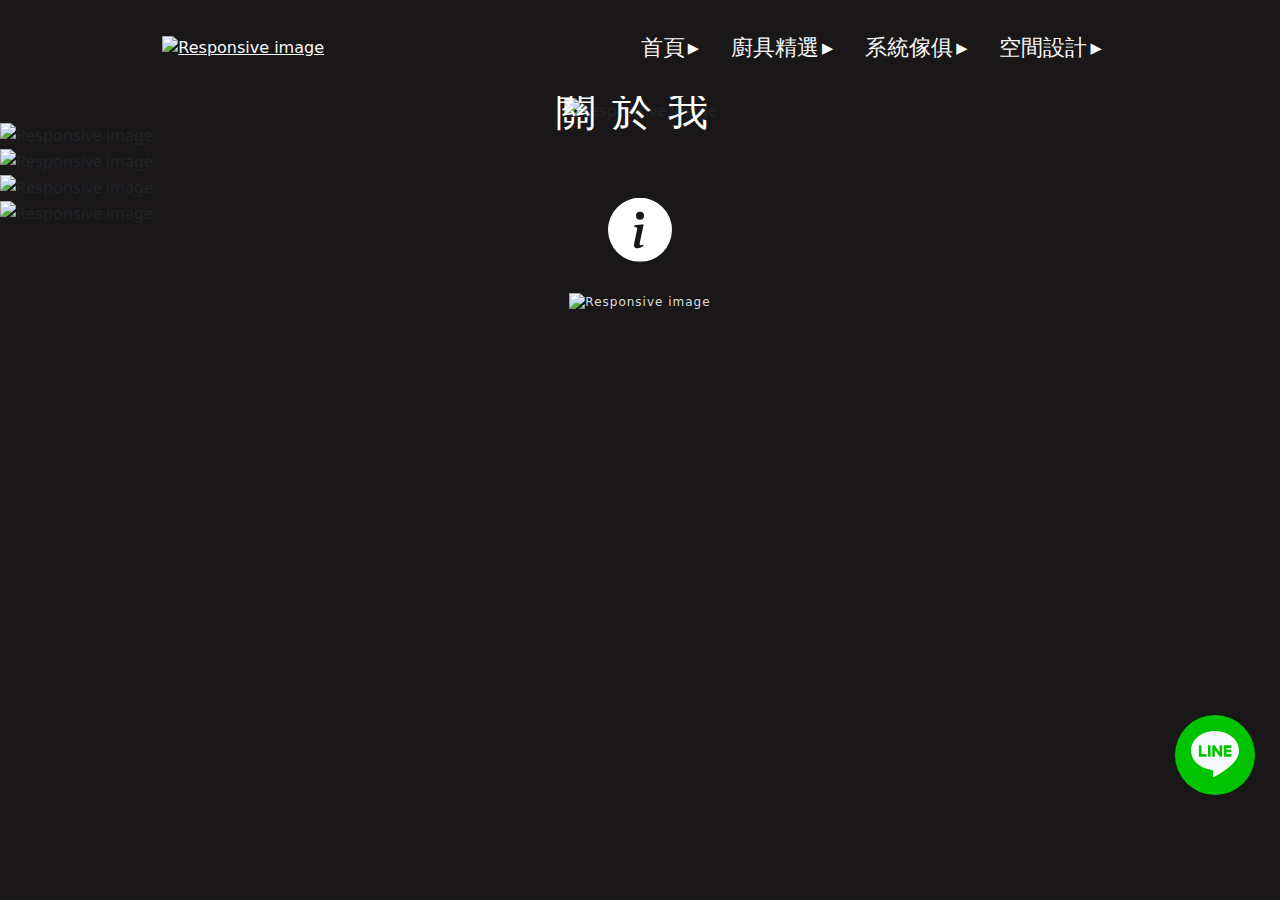
==== commit 3f8f774b: "Updates" ====
--- a/aboutme/index.html
+++ b/aboutme/index.html
@@ -5,21 +5,23 @@
 <title>銓盛名櫥-廚具系統櫃工廠 - 廚櫃專賣店</title>
 <meta name="description" content="廚櫃專賣店">
 <meta name="keywords" content="烘碗機,熱水器,瓦斯爐,IH爐,電陶爐,排油煙機,淨水器,飲水器,崁入式家電">
+<link rel="icon" type="image/x-icon" href="favicon.ico">
 <link rel="preload" as="fetch" crossorigin="anonymous" href="/csnc_demo_page/aboutme/_payload.json">
-<style>@charset "UTF-8";.nav li a:after{content:"▸";padding-left:3px}.main_footer{align-items:center;color:#ddd;display:flex;font-family:Inter,system-ui,Noto Sans Buhid,monospace,sans-serif;font-size:.75rem;justify-content:space-around;letter-spacing:1px}.main_footer .footer_1 .footer_logo_image{height:34px}.main_footer .footer_1 .footer_1_copyright{align-items:center;display:flex;font-size:.55rem;letter-spacing:0;margin-top:1rem}.main_footer .footer_1 .footer_1_copyright svg{height:8px;margin-right:.1rem;width:8px}.main_footer .footer_2{font-size:.6rem}.main_footer .footer_2 .footer_2_text_1{margin-bottom:1rem}.main_footer p{margin:0}</style>
-<style>.c-page{font-family:Noto Sans Buhid,monospace,sans-serif}.about_FV{position:relative;text-align:center}.about_FV .firstView_zoom{color:#fff;font-size:40px;left:50%;position:absolute;top:57%;transform:translate(-50%,-50%);width:100%}.about_FV .firstView_zoom .e_title{font-size:5rem;letter-spacing:1.1rem}.about_FV .firstView_zoom .c_title{letter-spacing:1rem}.about_FV .firstView_zoom .icon{padding-top:3.5rem}.about_FV .firstView_zoom .icon svg{height:64px;width:64px}</style>
-<style>@charset "UTF-8";@import url("https://fonts.googleapis.com/css2?family=Noto+Sans+Buhid&display=swap");:root,[data-bs-theme=light]{--bs-blue:#0d6efd;--bs-indigo:#6610f2;--bs-purple:#6f42c1;--bs-pink:#d63384;--bs-red:#dc3545;--bs-orange:#fd7e14;--bs-yellow:#ffc107;--bs-green:#198754;--bs-teal:#20c997;--bs-cyan:#0dcaf0;--bs-black:#000;--bs-white:#fff;--bs-gray:#6c757d;--bs-gray-dark:#343a40;--bs-gray-100:#f8f9fa;--bs-gray-200:#e9ecef;--bs-gray-300:#dee2e6;--bs-gray-400:#ced4da;--bs-gray-500:#adb5bd;--bs-gray-600:#6c757d;--bs-gray-700:#495057;--bs-gray-800:#343a40;--bs-gray-900:#212529;--bs-primary:#0d6efd;--bs-secondary:#6c757d;--bs-success:#198754;--bs-info:#0dcaf0;--bs-warning:#ffc107;--bs-danger:#dc3545;--bs-light:#f8f9fa;--bs-dark:#212529;--bs-primary-rgb:13,110,253;--bs-secondary-rgb:108,117,125;--bs-success-rgb:25,135,84;--bs-info-rgb:13,202,240;--bs-warning-rgb:255,193,7;--bs-danger-rgb:220,53,69;--bs-light-rgb:248,249,250;--bs-dark-rgb:33,37,41;--bs-primary-text-emphasis:#052c65;--bs-secondary-text-emphasis:#2b2f32;--bs-success-text-emphasis:#0a3622;--bs-info-text-emphasis:#055160;--bs-warning-text-emphasis:#664d03;--bs-danger-text-emphasis:#58151c;--bs-light-text-emphasis:#495057;--bs-dark-text-emphasis:#495057;--bs-primary-bg-subtle:#cfe2ff;--bs-secondary-bg-subtle:#e2e3e5;--bs-success-bg-subtle:#d1e7dd;--bs-info-bg-subtle:#cff4fc;--bs-warning-bg-subtle:#fff3cd;--bs-danger-bg-subtle:#f8d7da;--bs-light-bg-subtle:#fcfcfd;--bs-dark-bg-subtle:#ced4da;--bs-primary-border-subtle:#9ec5fe;--bs-secondary-border-subtle:#c4c8cb;--bs-success-border-subtle:#a3cfbb;--bs-info-border-subtle:#9eeaf9;--bs-warning-border-subtle:#ffe69c;--bs-danger-border-subtle:#f1aeb5;--bs-light-border-subtle:#e9ecef;--bs-dark-border-subtle:#adb5bd;--bs-white-rgb:255,255,255;--bs-black-rgb:0,0,0;--bs-font-sans-serif:system-ui,-apple-system,"Segoe UI",Roboto,"Helvetica Neue","Noto Sans","Liberation Sans",Arial,sans-serif,"Apple Color Emoji","Segoe UI Emoji","Segoe UI Symbol","Noto Color Emoji";--bs-font-monospace:SFMono-Regular,Menlo,Monaco,Consolas,"Liberation Mono","Courier New",monospace;--bs-gradient:linear-gradient(180deg,hsla(0,0%,100%,.15),hsla(0,0%,100%,0));--bs-body-font-family:var(--bs-font-sans-serif);--bs-body-font-size:1rem;--bs-body-font-weight:400;--bs-body-line-height:1.5;--bs-body-color:#212529;--bs-body-color-rgb:33,37,41;--bs-body-bg:#fff;--bs-body-bg-rgb:255,255,255;--bs-emphasis-color:#000;--bs-emphasis-color-rgb:0,0,0;--bs-secondary-color:rgba(33,37,41,.75);--bs-secondary-color-rgb:33,37,41;--bs-secondary-bg:#e9ecef;--bs-secondary-bg-rgb:233,236,239;--bs-tertiary-color:rgba(33,37,41,.5);--bs-tertiary-color-rgb:33,37,41;--bs-tertiary-bg:#f8f9fa;--bs-tertiary-bg-rgb:248,249,250;--bs-heading-color:inherit;--bs-link-color:#f8f9fa;--bs-link-color-rgb:248,249,250;--bs-link-decoration:underline;--bs-link-hover-color:#f8f9fa;--bs-link-hover-color-rgb:248,249,250;--bs-code-color:#d63384;--bs-highlight-color:#212529;--bs-highlight-bg:#fff3cd;--bs-border-width:1px;--bs-border-style:solid;--bs-border-color:#dee2e6;--bs-border-color-translucent:rgba(0,0,0,.175);--bs-border-radius:0.375rem;--bs-border-radius-sm:0.25rem;--bs-border-radius-lg:0.5rem;--bs-border-radius-xl:1rem;--bs-border-radius-xxl:2rem;--bs-border-radius-2xl:var(--bs-border-radius-xxl);--bs-border-radius-pill:50rem;--bs-box-shadow:0 0.5rem 1rem rgba(0,0,0,.15);--bs-box-shadow-sm:0 0.125rem 0.25rem rgba(0,0,0,.075);--bs-box-shadow-lg:0 1rem 3rem rgba(0,0,0,.175);--bs-box-shadow-inset:inset 0 1px 2px rgba(0,0,0,.075);--bs-focus-ring-width:0.25rem;--bs-focus-ring-opacity:0.25;--bs-focus-ring-color:rgba(13,110,253,.25);--bs-form-valid-color:#198754;--bs-form-valid-border-color:#198754;--bs-form-invalid-color:#dc3545;--bs-form-invalid-border-color:#dc3545}[data-bs-theme=dark]{color-scheme:dark;--bs-body-color:#dee2e6;--bs-body-color-rgb:222,226,230;--bs-body-bg:#212529;--bs-body-bg-rgb:33,37,41;--bs-emphasis-color:#fff;--bs-emphasis-color-rgb:255,255,255;--bs-secondary-color:rgba(222,226,230,.75);--bs-secondary-color-rgb:222,226,230;--bs-secondary-bg:#343a40;--bs-secondary-bg-rgb:52,58,64;--bs-tertiary-color:rgba(222,226,230,.5);--bs-tertiary-color-rgb:222,226,230;--bs-tertiary-bg:#2b3035;--bs-tertiary-bg-rgb:43,48,53;--bs-primary-text-emphasis:#6ea8fe;--bs-secondary-text-emphasis:#a7acb1;--bs-success-text-emphasis:#75b798;--bs-info-text-emphasis:#6edff6;--bs-warning-text-emphasis:#ffda6a;--bs-danger-text-emphasis:#ea868f;--bs-light-text-emphasis:#f8f9fa;--bs-dark-text-emphasis:#dee2e6;--bs-primary-bg-subtle:#031633;--bs-secondary-bg-subtle:#161719;--bs-success-bg-subtle:#051b11;--bs-info-bg-subtle:#032830;--bs-warning-bg-subtle:#332701;--bs-danger-bg-subtle:#2c0b0e;--bs-light-bg-subtle:#343a40;--bs-dark-bg-subtle:#1a1d20;--bs-primary-border-subtle:#084298;--bs-secondary-border-subtle:#41464b;--bs-success-border-subtle:#0f5132;--bs-info-border-subtle:#087990;--bs-warning-border-subtle:#997404;--bs-danger-border-subtle:#842029;--bs-light-border-subtle:#495057;--bs-dark-border-subtle:#343a40;--bs-heading-color:inherit;--bs-link-color:#6ea8fe;--bs-link-hover-color:#8bb9fe;--bs-link-color-rgb:110,168,254;--bs-link-hover-color-rgb:139,185,254;--bs-code-color:#e685b5;--bs-highlight-color:#dee2e6;--bs-highlight-bg:#664d03;--bs-border-color:#495057;--bs-border-color-translucent:hsla(0,0%,100%,.15);--bs-form-valid-color:#75b798;--bs-form-valid-border-color:#75b798;--bs-form-invalid-color:#ea868f;--bs-form-invalid-border-color:#ea868f}*,:after,:before{box-sizing:border-box}@media (prefers-reduced-motion:no-preference){:root{scroll-behavior:smooth}}body{background-color:var(--bs-body-bg);color:var(--bs-body-color);font-family:var(--bs-body-font-family);font-size:var(--bs-body-font-size);font-weight:var(--bs-body-font-weight);line-height:var(--bs-body-line-height);margin:0;text-align:var(--bs-body-text-align);-webkit-text-size-adjust:100%;-webkit-tap-highlight-color:rgba(0,0,0,0)}hr{border:0;border-top:var(--bs-border-width) solid;color:inherit;margin:1rem 0;opacity:.25}.h1,.h2,.h3,.h4,.h5,.h6,h1,h2,h3,h4,h5,h6{color:var(--bs-heading-color);font-weight:500;line-height:1.2;margin-bottom:.5rem;margin-top:0}.h1,h1{font-size:calc(1.375rem + 1.5vw)}@media (min-width:1200px){.h1,h1{font-size:2.5rem}}.h2,h2{font-size:calc(1.325rem + .9vw)}@media (min-width:1200px){.h2,h2{font-size:2rem}}.h3,h3{font-size:calc(1.3rem + .6vw)}@media (min-width:1200px){.h3,h3{font-size:1.75rem}}.h4,h4{font-size:calc(1.275rem + .3vw)}@media (min-width:1200px){.h4,h4{font-size:1.5rem}}.h5,h5{font-size:1.25rem}.h6,h6{font-size:1rem}p{margin-bottom:1rem;margin-top:0}abbr[title]{cursor:help;text-decoration:underline dotted;text-decoration-skip-ink:none}address{font-style:normal;line-height:inherit;margin-bottom:1rem}ol,ul{padding-left:2rem}dl,ol,ul{margin-bottom:1rem;margin-top:0}ol ol,ol ul,ul ol,ul ul{margin-bottom:0}dt{font-weight:700}dd{margin-bottom:.5rem;margin-left:0}blockquote{margin:0 0 1rem}b,strong{font-weight:bolder}.small,small{font-size:.875em}.mark,mark{background-color:var(--bs-highlight-bg);color:var(--bs-highlight-color);padding:.1875em}sub,sup{font-size:.75em;line-height:0;position:relative;vertical-align:baseline}sub{bottom:-.25em}sup{top:-.5em}a{color:rgba(var(--bs-link-color-rgb),var(--bs-link-opacity,1));text-decoration:underline}a:hover{--bs-link-color-rgb:var(--bs-link-hover-color-rgb)}a:not([href]):not([class]),a:not([href]):not([class]):hover{color:inherit;text-decoration:none}code,kbd,pre,samp{font-family:var(--bs-font-monospace);font-size:1em}pre{display:block;font-size:.875em;margin-bottom:1rem;margin-top:0;overflow:auto}pre code{color:inherit;font-size:inherit;word-break:normal}code{color:var(--bs-code-color);font-size:.875em;word-wrap:break-word}a>code{color:inherit}kbd{background-color:var(--bs-body-color);border-radius:.25rem;color:var(--bs-body-bg);font-size:.875em;padding:.1875rem .375rem}kbd kbd{font-size:1em;padding:0}figure{margin:0 0 1rem}img,svg{vertical-align:middle}table{border-collapse:collapse;caption-side:bottom}caption{color:var(--bs-secondary-color);padding-bottom:.5rem;padding-top:.5rem;text-align:left}th{text-align:inherit;text-align:-webkit-match-parent}tbody,td,tfoot,th,thead,tr{border:0 solid;border-color:inherit}label{display:inline-block}button{border-radius:0}button:focus:not(:focus-visible){outline:0}button,input,optgroup,select,textarea{font-family:inherit;font-size:inherit;line-height:inherit;margin:0}button,select{text-transform:none}[role=button]{cursor:pointer}select{word-wrap:normal}select:disabled{opacity:1}[list]:not([type=date]):not([type=datetime-local]):not([type=month]):not([type=week]):not([type=time])::-webkit-calendar-picker-indicator{display:none!important}[type=button],[type=reset],[type=submit],button{-webkit-appearance:button}[type=button]:not(:disabled),[type=reset]:not(:disabled),[type=submit]:not(:disabled),button:not(:disabled){cursor:pointer}::-moz-focus-inner{border-style:none;padding:0}textarea{resize:vertical}fieldset{border:0;margin:0;min-width:0;padding:0}legend{float:left;font-size:calc(1.275rem + .3vw);line-height:inherit;margin-bottom:.5rem;padding:0;width:100%}@media (min-width:1200px){legend{font-size:1.5rem}}legend+*{clear:left}::-webkit-datetime-edit-day-field,::-webkit-datetime-edit-fields-wrapper,::-webkit-datetime-edit-hour-field,::-webkit-datetime-edit-minute,::-webkit-datetime-edit-month-field,::-webkit-datetime-edit-text,::-webkit-datetime-edit-year-field{padding:0}::-webkit-inner-spin-button{height:auto}[type=search]{-webkit-appearance:textfield;outline-offset:-2px}::-webkit-search-decoration{-webkit-appearance:none}::-webkit-color-swatch-wrapper{padding:0}::file-selector-button{-webkit-appearance:button;font:inherit}output{display:inline-block}iframe{border:0}summary{cursor:pointer;display:list-item}progress{vertical-align:baseline}[hidden]{display:none!important}.lead{font-size:1.25rem;font-weight:300}.display-1{font-size:calc(1.625rem + 4.5vw);font-weight:300;line-height:1.2}@media (min-width:1200px){.display-1{font-size:5rem}}.display-2{font-size:calc(1.575rem + 3.9vw);font-weight:300;line-height:1.2}@media (min-width:1200px){.display-2{font-size:4.5rem}}.display-3{font-size:calc(1.525rem + 3.3vw);font-weight:300;line-height:1.2}@media (min-width:1200px){.display-3{font-size:4rem}}.display-4{font-size:calc(1.475rem + 2.7vw);font-weight:300;line-height:1.2}@media (min-width:1200px){.display-4{font-size:3.5rem}}.display-5{font-size:calc(1.425rem + 2.1vw);font-weight:300;line-height:1.2}@media (min-width:1200px){.display-5{font-size:3rem}}.display-6{font-size:calc(1.375rem + 1.5vw);font-weight:300;line-height:1.2}@media (min-width:1200px){.display-6{font-size:2.5rem}}.list-inline,.list-unstyled{list-style:none;padding-left:0}.list-inline-item{display:inline-block}.list-inline-item:not(:last-child){margin-right:.5rem}.initialism{font-size:.875em;text-transform:uppercase}.blockquote{font-size:1.25rem;margin-bottom:1rem}.blockquote>:last-child{margin-bottom:0}.blockquote-footer{color:#6c757d;font-size:.875em;margin-bottom:1rem;margin-top:-1rem}.blockquote-footer:before{content:"— "}.container,.container-fluid,.container-lg,.container-md,.container-sm,.container-xl,.container-xxl{--bs-gutter-x:1.5rem;--bs-gutter-y:0;margin-left:auto;margin-right:auto;padding-left:calc(var(--bs-gutter-x)*.5);padding-right:calc(var(--bs-gutter-x)*.5);width:100%}@media (min-width:576px){.container,.container-sm{max-width:540px}}@media (min-width:768px){.container,.container-md,.container-sm{max-width:720px}}@media (min-width:992px){.container,.container-lg,.container-md,.container-sm{max-width:960px}}@media (min-width:1200px){.container,.container-lg,.container-md,.container-sm,.container-xl{max-width:1140px}}@media (min-width:1400px){.container,.container-lg,.container-md,.container-sm,.container-xl,.container-xxl{max-width:1320px}}:root{--bs-breakpoint-xs:0;--bs-breakpoint-sm:576px;--bs-breakpoint-md:768px;--bs-breakpoint-lg:992px;--bs-breakpoint-xl:1200px;--bs-breakpoint-xxl:1400px}.row{--bs-gutter-x:1.5rem;--bs-gutter-y:0;display:flex;flex-wrap:wrap;margin-left:calc(var(--bs-gutter-x)*-.5);margin-right:calc(var(--bs-gutter-x)*-.5);margin-top:calc(var(--bs-gutter-y)*-1)}.row>*{flex-shrink:0;margin-top:var(--bs-gutter-y);max-width:100%;padding-left:calc(var(--bs-gutter-x)*.5);padding-right:calc(var(--bs-gutter-x)*.5);width:100%}.col{flex:1 0 0%}.row-cols-auto>*{flex:0 0 auto;width:auto}.row-cols-1>*{flex:0 0 auto;width:100%}.row-cols-2>*{flex:0 0 auto;width:50%}.row-cols-3>*{flex:0 0 auto;width:33.33333333%}.row-cols-4>*{flex:0 0 auto;width:25%}.row-cols-5>*{flex:0 0 auto;width:20%}.row-cols-6>*{flex:0 0 auto;width:16.66666667%}.col-auto{flex:0 0 auto;width:auto}.col-1{flex:0 0 auto;width:8.33333333%}.col-2{flex:0 0 auto;width:16.66666667%}.col-3{flex:0 0 auto;width:25%}.col-4{flex:0 0 auto;width:33.33333333%}.col-5{flex:0 0 auto;width:41.66666667%}.col-6{flex:0 0 auto;width:50%}.col-7{flex:0 0 auto;width:58.33333333%}.col-8{flex:0 0 auto;width:66.66666667%}.col-9{flex:0 0 auto;width:75%}.col-10{flex:0 0 auto;width:83.33333333%}.col-11{flex:0 0 auto;width:91.66666667%}.col-12{flex:0 0 auto;width:100%}.offset-1{margin-left:8.33333333%}.offset-2{margin-left:16.66666667%}.offset-3{margin-left:25%}.offset-4{margin-left:33.33333333%}.offset-5{margin-left:41.66666667%}.offset-6{margin-left:50%}.offset-7{margin-left:58.33333333%}.offset-8{margin-left:66.66666667%}.offset-9{margin-left:75%}.offset-10{margin-left:83.33333333%}.offset-11{margin-left:91.66666667%}.g-0,.gx-0{--bs-gutter-x:0}.g-0,.gy-0{--bs-gutter-y:0}.g-1,.gx-1{--bs-gutter-x:0.25rem}.g-1,.gy-1{--bs-gutter-y:0.25rem}.g-2,.gx-2{--bs-gutter-x:0.5rem}.g-2,.gy-2{--bs-gutter-y:0.5rem}.g-3,.gx-3{--bs-gutter-x:1rem}.g-3,.gy-3{--bs-gutter-y:1rem}.g-4,.gx-4{--bs-gutter-x:1.5rem}.g-4,.gy-4{--bs-gutter-y:1.5rem}.g-5,.gx-5{--bs-gutter-x:3rem}.g-5,.gy-5{--bs-gutter-y:3rem}@media (min-width:576px){.col-sm{flex:1 0 0%}.row-cols-sm-auto>*{flex:0 0 auto;width:auto}.row-cols-sm-1>*{flex:0 0 auto;width:100%}.row-cols-sm-2>*{flex:0 0 auto;width:50%}.row-cols-sm-3>*{flex:0 0 auto;width:33.33333333%}.row-cols-sm-4>*{flex:0 0 auto;width:25%}.row-cols-sm-5>*{flex:0 0 auto;width:20%}.row-cols-sm-6>*{flex:0 0 auto;width:16.66666667%}.col-sm-auto{flex:0 0 auto;width:auto}.col-sm-1{flex:0 0 auto;width:8.33333333%}.col-sm-2{flex:0 0 auto;width:16.66666667%}.col-sm-3{flex:0 0 auto;width:25%}.col-sm-4{flex:0 0 auto;width:33.33333333%}.col-sm-5{flex:0 0 auto;width:41.66666667%}.col-sm-6{flex:0 0 auto;width:50%}.col-sm-7{flex:0 0 auto;width:58.33333333%}.col-sm-8{flex:0 0 auto;width:66.66666667%}.col-sm-9{flex:0 0 auto;width:75%}.col-sm-10{flex:0 0 auto;width:83.33333333%}.col-sm-11{flex:0 0 auto;width:91.66666667%}.col-sm-12{flex:0 0 auto;width:100%}.offset-sm-0{margin-left:0}.offset-sm-1{margin-left:8.33333333%}.offset-sm-2{margin-left:16.66666667%}.offset-sm-3{margin-left:25%}.offset-sm-4{margin-left:33.33333333%}.offset-sm-5{margin-left:41.66666667%}.offset-sm-6{margin-left:50%}.offset-sm-7{margin-left:58.33333333%}.offset-sm-8{margin-left:66.66666667%}.offset-sm-9{margin-left:75%}.offset-sm-10{margin-left:83.33333333%}.offset-sm-11{margin-left:91.66666667%}.g-sm-0,.gx-sm-0{--bs-gutter-x:0}.g-sm-0,.gy-sm-0{--bs-gutter-y:0}.g-sm-1,.gx-sm-1{--bs-gutter-x:0.25rem}.g-sm-1,.gy-sm-1{--bs-gutter-y:0.25rem}.g-sm-2,.gx-sm-2{--bs-gutter-x:0.5rem}.g-sm-2,.gy-sm-2{--bs-gutter-y:0.5rem}.g-sm-3,.gx-sm-3{--bs-gutter-x:1rem}.g-sm-3,.gy-sm-3{--bs-gutter-y:1rem}.g-sm-4,.gx-sm-4{--bs-gutter-x:1.5rem}.g-sm-4,.gy-sm-4{--bs-gutter-y:1.5rem}.g-sm-5,.gx-sm-5{--bs-gutter-x:3rem}.g-sm-5,.gy-sm-5{--bs-gutter-y:3rem}}@media (min-width:768px){.col-md{flex:1 0 0%}.row-cols-md-auto>*{flex:0 0 auto;width:auto}.row-cols-md-1>*{flex:0 0 auto;width:100%}.row-cols-md-2>*{flex:0 0 auto;width:50%}.row-cols-md-3>*{flex:0 0 auto;width:33.33333333%}.row-cols-md-4>*{flex:0 0 auto;width:25%}.row-cols-md-5>*{flex:0 0 auto;width:20%}.row-cols-md-6>*{flex:0 0 auto;width:16.66666667%}.col-md-auto{flex:0 0 auto;width:auto}.col-md-1{flex:0 0 auto;width:8.33333333%}.col-md-2{flex:0 0 auto;width:16.66666667%}.col-md-3{flex:0 0 auto;width:25%}.col-md-4{flex:0 0 auto;width:33.33333333%}.col-md-5{flex:0 0 auto;width:41.66666667%}.col-md-6{flex:0 0 auto;width:50%}.col-md-7{flex:0 0 auto;width:58.33333333%}.col-md-8{flex:0 0 auto;width:66.66666667%}.col-md-9{flex:0 0 auto;width:75%}.col-md-10{flex:0 0 auto;width:83.33333333%}.col-md-11{flex:0 0 auto;width:91.66666667%}.col-md-12{flex:0 0 auto;width:100%}.offset-md-0{margin-left:0}.offset-md-1{margin-left:8.33333333%}.offset-md-2{margin-left:16.66666667%}.offset-md-3{margin-left:25%}.offset-md-4{margin-left:33.33333333%}.offset-md-5{margin-left:41.66666667%}.offset-md-6{margin-left:50%}.offset-md-7{margin-left:58.33333333%}.offset-md-8{margin-left:66.66666667%}.offset-md-9{margin-left:75%}.offset-md-10{margin-left:83.33333333%}.offset-md-11{margin-left:91.66666667%}.g-md-0,.gx-md-0{--bs-gutter-x:0}.g-md-0,.gy-md-0{--bs-gutter-y:0}.g-md-1,.gx-md-1{--bs-gutter-x:0.25rem}.g-md-1,.gy-md-1{--bs-gutter-y:0.25rem}.g-md-2,.gx-md-2{--bs-gutter-x:0.5rem}.g-md-2,.gy-md-2{--bs-gutter-y:0.5rem}.g-md-3,.gx-md-3{--bs-gutter-x:1rem}.g-md-3,.gy-md-3{--bs-gutter-y:1rem}.g-md-4,.gx-md-4{--bs-gutter-x:1.5rem}.g-md-4,.gy-md-4{--bs-gutter-y:1.5rem}.g-md-5,.gx-md-5{--bs-gutter-x:3rem}.g-md-5,.gy-md-5{--bs-gutter-y:3rem}}@media (min-width:992px){.col-lg{flex:1 0 0%}.row-cols-lg-auto>*{flex:0 0 auto;width:auto}.row-cols-lg-1>*{flex:0 0 auto;width:100%}.row-cols-lg-2>*{flex:0 0 auto;width:50%}.row-cols-lg-3>*{flex:0 0 auto;width:33.33333333%}.row-cols-lg-4>*{flex:0 0 auto;width:25%}.row-cols-lg-5>*{flex:0 0 auto;width:20%}.row-cols-lg-6>*{flex:0 0 auto;width:16.66666667%}.col-lg-auto{flex:0 0 auto;width:auto}.col-lg-1{flex:0 0 auto;width:8.33333333%}.col-lg-2{flex:0 0 auto;width:16.66666667%}.col-lg-3{flex:0 0 auto;width:25%}.col-lg-4{flex:0 0 auto;width:33.33333333%}.col-lg-5{flex:0 0 auto;width:41.66666667%}.col-lg-6{flex:0 0 auto;width:50%}.col-lg-7{flex:0 0 auto;width:58.33333333%}.col-lg-8{flex:0 0 auto;width:66.66666667%}.col-lg-9{flex:0 0 auto;width:75%}.col-lg-10{flex:0 0 auto;width:83.33333333%}.col-lg-11{flex:0 0 auto;width:91.66666667%}.col-lg-12{flex:0 0 auto;width:100%}.offset-lg-0{margin-left:0}.offset-lg-1{margin-left:8.33333333%}.offset-lg-2{margin-left:16.66666667%}.offset-lg-3{margin-left:25%}.offset-lg-4{margin-left:33.33333333%}.offset-lg-5{margin-left:41.66666667%}.offset-lg-6{margin-left:50%}.offset-lg-7{margin-left:58.33333333%}.offset-lg-8{margin-left:66.66666667%}.offset-lg-9{margin-left:75%}.offset-lg-10{margin-left:83.33333333%}.offset-lg-11{margin-left:91.66666667%}.g-lg-0,.gx-lg-0{--bs-gutter-x:0}.g-lg-0,.gy-lg-0{--bs-gutter-y:0}.g-lg-1,.gx-lg-1{--bs-gutter-x:0.25rem}.g-lg-1,.gy-lg-1{--bs-gutter-y:0.25rem}.g-lg-2,.gx-lg-2{--bs-gutter-x:0.5rem}.g-lg-2,.gy-lg-2{--bs-gutter-y:0.5rem}.g-lg-3,.gx-lg-3{--bs-gutter-x:1rem}.g-lg-3,.gy-lg-3{--bs-gutter-y:1rem}.g-lg-4,.gx-lg-4{--bs-gutter-x:1.5rem}.g-lg-4,.gy-lg-4{--bs-gutter-y:1.5rem}.g-lg-5,.gx-lg-5{--bs-gutter-x:3rem}.g-lg-5,.gy-lg-5{--bs-gutter-y:3rem}}@media (min-width:1200px){.col-xl{flex:1 0 0%}.row-cols-xl-auto>*{flex:0 0 auto;width:auto}.row-cols-xl-1>*{flex:0 0 auto;width:100%}.row-cols-xl-2>*{flex:0 0 auto;width:50%}.row-cols-xl-3>*{flex:0 0 auto;width:33.33333333%}.row-cols-xl-4>*{flex:0 0 auto;width:25%}.row-cols-xl-5>*{flex:0 0 auto;width:20%}.row-cols-xl-6>*{flex:0 0 auto;width:16.66666667%}.col-xl-auto{flex:0 0 auto;width:auto}.col-xl-1{flex:0 0 auto;width:8.33333333%}.col-xl-2{flex:0 0 auto;width:16.66666667%}.col-xl-3{flex:0 0 auto;width:25%}.col-xl-4{flex:0 0 auto;width:33.33333333%}.col-xl-5{flex:0 0 auto;width:41.66666667%}.col-xl-6{flex:0 0 auto;width:50%}.col-xl-7{flex:0 0 auto;width:58.33333333%}.col-xl-8{flex:0 0 auto;width:66.66666667%}.col-xl-9{flex:0 0 auto;width:75%}.col-xl-10{flex:0 0 auto;width:83.33333333%}.col-xl-11{flex:0 0 auto;width:91.66666667%}.col-xl-12{flex:0 0 auto;width:100%}.offset-xl-0{margin-left:0}.offset-xl-1{margin-left:8.33333333%}.offset-xl-2{margin-left:16.66666667%}.offset-xl-3{margin-left:25%}.offset-xl-4{margin-left:33.33333333%}.offset-xl-5{margin-left:41.66666667%}.offset-xl-6{margin-left:50%}.offset-xl-7{margin-left:58.33333333%}.offset-xl-8{margin-left:66.66666667%}.offset-xl-9{margin-left:75%}.offset-xl-10{margin-left:83.33333333%}.offset-xl-11{margin-left:91.66666667%}.g-xl-0,.gx-xl-0{--bs-gutter-x:0}.g-xl-0,.gy-xl-0{--bs-gutter-y:0}.g-xl-1,.gx-xl-1{--bs-gutter-x:0.25rem}.g-xl-1,.gy-xl-1{--bs-gutter-y:0.25rem}.g-xl-2,.gx-xl-2{--bs-gutter-x:0.5rem}.g-xl-2,.gy-xl-2{--bs-gutter-y:0.5rem}.g-xl-3,.gx-xl-3{--bs-gutter-x:1rem}.g-xl-3,.gy-xl-3{--bs-gutter-y:1rem}.g-xl-4,.gx-xl-4{--bs-gutter-x:1.5rem}.g-xl-4,.gy-xl-4{--bs-gutter-y:1.5rem}.g-xl-5,.gx-xl-5{--bs-gutter-x:3rem}.g-xl-5,.gy-xl-5{--bs-gutter-y:3rem}}@media (min-width:1400px){.col-xxl{flex:1 0 0%}.row-cols-xxl-auto>*{flex:0 0 auto;width:auto}.row-cols-xxl-1>*{flex:0 0 auto;width:100%}.row-cols-xxl-2>*{flex:0 0 auto;width:50%}.row-cols-xxl-3>*{flex:0 0 auto;width:33.33333333%}.row-cols-xxl-4>*{flex:0 0 auto;width:25%}.row-cols-xxl-5>*{flex:0 0 auto;width:20%}.row-cols-xxl-6>*{flex:0 0 auto;width:16.66666667%}.col-xxl-auto{flex:0 0 auto;width:auto}.col-xxl-1{flex:0 0 auto;width:8.33333333%}.col-xxl-2{flex:0 0 auto;width:16.66666667%}.col-xxl-3{flex:0 0 auto;width:25%}.col-xxl-4{flex:0 0 auto;width:33.33333333%}.col-xxl-5{flex:0 0 auto;width:41.66666667%}.col-xxl-6{flex:0 0 auto;width:50%}.col-xxl-7{flex:0 0 auto;width:58.33333333%}.col-xxl-8{flex:0 0 auto;width:66.66666667%}.col-xxl-9{flex:0 0 auto;width:75%}.col-xxl-10{flex:0 0 auto;width:83.33333333%}.col-xxl-11{flex:0 0 auto;width:91.66666667%}.col-xxl-12{flex:0 0 auto;width:100%}.offset-xxl-0{margin-left:0}.offset-xxl-1{margin-left:8.33333333%}.offset-xxl-2{margin-left:16.66666667%}.offset-xxl-3{margin-left:25%}.offset-xxl-4{margin-left:33.33333333%}.offset-xxl-5{margin-left:41.66666667%}.offset-xxl-6{margin-left:50%}.offset-xxl-7{margin-left:58.33333333%}.offset-xxl-8{margin-left:66.66666667%}.offset-xxl-9{margin-left:75%}.offset-xxl-10{margin-left:83.33333333%}.offset-xxl-11{margin-left:91.66666667%}.g-xxl-0,.gx-xxl-0{--bs-gutter-x:0}.g-xxl-0,.gy-xxl-0{--bs-gutter-y:0}.g-xxl-1,.gx-xxl-1{--bs-gutter-x:0.25rem}.g-xxl-1,.gy-xxl-1{--bs-gutter-y:0.25rem}.g-xxl-2,.gx-xxl-2{--bs-gutter-x:0.5rem}.g-xxl-2,.gy-xxl-2{--bs-gutter-y:0.5rem}.g-xxl-3,.gx-xxl-3{--bs-gutter-x:1rem}.g-xxl-3,.gy-xxl-3{--bs-gutter-y:1rem}.g-xxl-4,.gx-xxl-4{--bs-gutter-x:1.5rem}.g-xxl-4,.gy-xxl-4{--bs-gutter-y:1.5rem}.g-xxl-5,.gx-xxl-5{--bs-gutter-x:3rem}.g-xxl-5,.gy-xxl-5{--bs-gutter-y:3rem}}.table{--bs-table-color-type:initial;--bs-table-bg-type:initial;--bs-table-color-state:initial;--bs-table-bg-state:initial;--bs-table-color:var(--bs-emphasis-color);--bs-table-bg:var(--bs-body-bg);--bs-table-border-color:var(--bs-border-color);--bs-table-accent-bg:transparent;--bs-table-striped-color:var(--bs-emphasis-color);--bs-table-striped-bg:rgba(var(--bs-emphasis-color-rgb),0.05);--bs-table-active-color:var(--bs-emphasis-color);--bs-table-active-bg:rgba(var(--bs-emphasis-color-rgb),0.1);--bs-table-hover-color:var(--bs-emphasis-color);--bs-table-hover-bg:rgba(var(--bs-emphasis-color-rgb),0.075);border-color:var(--bs-table-border-color);margin-bottom:1rem;vertical-align:top;width:100%}.table>:not(caption)>*>*{background-color:var(--bs-table-bg);border-bottom-width:var(--bs-border-width);box-shadow:inset 0 0 0 9999px var(--bs-table-bg-state,var(--bs-table-bg-type,var(--bs-table-accent-bg)));color:var(--bs-table-color-state,var(--bs-table-color-type,var(--bs-table-color)));padding:.5rem}.table>tbody{vertical-align:inherit}.table>thead{vertical-align:bottom}.table-group-divider{border-top:calc(var(--bs-border-width)*2) solid}.caption-top{caption-side:top}.table-sm>:not(caption)>*>*{padding:.25rem}.table-bordered>:not(caption)>*{border-width:var(--bs-border-width) 0}.table-bordered>:not(caption)>*>*{border-width:0 var(--bs-border-width)}.table-borderless>:not(caption)>*>*{border-bottom-width:0}.table-borderless>:not(:first-child){border-top-width:0}.table-striped-columns>:not(caption)>tr>:nth-child(2n),.table-striped>tbody>tr:nth-of-type(odd)>*{--bs-table-color-type:var(--bs-table-striped-color);--bs-table-bg-type:var(--bs-table-striped-bg)}.table-active{--bs-table-color-state:var(--bs-table-active-color);--bs-table-bg-state:var(--bs-table-active-bg)}.table-hover>tbody>tr:hover>*{--bs-table-color-state:var(--bs-table-hover-color);--bs-table-bg-state:var(--bs-table-hover-bg)}.table-primary{--bs-table-color:#000;--bs-table-bg:#cfe2ff;--bs-table-border-color:#a6b5cc;--bs-table-striped-bg:#c5d7f2;--bs-table-striped-color:#000;--bs-table-active-bg:#bacbe6;--bs-table-active-color:#000;--bs-table-hover-bg:#bfd1ec;--bs-table-hover-color:#000}.table-primary,.table-secondary{border-color:var(--bs-table-border-color);color:var(--bs-table-color)}.table-secondary{--bs-table-color:#000;--bs-table-bg:#e2e3e5;--bs-table-border-color:#b5b6b7;--bs-table-striped-bg:#d7d8da;--bs-table-striped-color:#000;--bs-table-active-bg:#cbccce;--bs-table-active-color:#000;--bs-table-hover-bg:#d1d2d4;--bs-table-hover-color:#000}.table-success{--bs-table-color:#000;--bs-table-bg:#d1e7dd;--bs-table-border-color:#a7b9b1;--bs-table-striped-bg:#c7dbd2;--bs-table-striped-color:#000;--bs-table-active-bg:#bcd0c7;--bs-table-active-color:#000;--bs-table-hover-bg:#c1d6cc;--bs-table-hover-color:#000}.table-info,.table-success{border-color:var(--bs-table-border-color);color:var(--bs-table-color)}.table-info{--bs-table-color:#000;--bs-table-bg:#cff4fc;--bs-table-border-color:#a6c3ca;--bs-table-striped-bg:#c5e8ef;--bs-table-striped-color:#000;--bs-table-active-bg:#badce3;--bs-table-active-color:#000;--bs-table-hover-bg:#bfe2e9;--bs-table-hover-color:#000}.table-warning{--bs-table-color:#000;--bs-table-bg:#fff3cd;--bs-table-border-color:#ccc2a4;--bs-table-striped-bg:#f2e7c3;--bs-table-striped-color:#000;--bs-table-active-bg:#e6dbb9;--bs-table-active-color:#000;--bs-table-hover-bg:#ece1be;--bs-table-hover-color:#000}.table-danger,.table-warning{border-color:var(--bs-table-border-color);color:var(--bs-table-color)}.table-danger{--bs-table-color:#000;--bs-table-bg:#f8d7da;--bs-table-border-color:#c6acae;--bs-table-striped-bg:#eccccf;--bs-table-striped-color:#000;--bs-table-active-bg:#dfc2c4;--bs-table-active-color:#000;--bs-table-hover-bg:#e5c7ca;--bs-table-hover-color:#000}.table-light{--bs-table-color:#000;--bs-table-bg:#f8f9fa;--bs-table-border-color:#c6c7c8;--bs-table-striped-bg:#ecedee;--bs-table-striped-color:#000;--bs-table-active-bg:#dfe0e1;--bs-table-active-color:#000;--bs-table-hover-bg:#e5e6e7;--bs-table-hover-color:#000}.table-dark,.table-light{border-color:var(--bs-table-border-color);color:var(--bs-table-color)}.table-dark{--bs-table-color:#fff;--bs-table-bg:#212529;--bs-table-border-color:#4d5154;--bs-table-striped-bg:#2c3034;--bs-table-striped-color:#fff;--bs-table-active-bg:#373b3e;--bs-table-active-color:#fff;--bs-table-hover-bg:#323539;--bs-table-hover-color:#fff}.table-responsive{overflow-x:auto;-webkit-overflow-scrolling:touch}@media (max-width:575.98px){.table-responsive-sm{overflow-x:auto;-webkit-overflow-scrolling:touch}}@media (max-width:767.98px){.table-responsive-md{overflow-x:auto;-webkit-overflow-scrolling:touch}}@media (max-width:991.98px){.table-responsive-lg{overflow-x:auto;-webkit-overflow-scrolling:touch}}@media (max-width:1199.98px){.table-responsive-xl{overflow-x:auto;-webkit-overflow-scrolling:touch}}@media (max-width:1399.98px){.table-responsive-xxl{overflow-x:auto;-webkit-overflow-scrolling:touch}}.form-label{margin-bottom:.5rem}.col-form-label{font-size:inherit;line-height:1.5;margin-bottom:0;padding-bottom:calc(.375rem + var(--bs-border-width));padding-top:calc(.375rem + var(--bs-border-width))}.col-form-label-lg{font-size:1.25rem;padding-bottom:calc(.5rem + var(--bs-border-width));padding-top:calc(.5rem + var(--bs-border-width))}.col-form-label-sm{font-size:.875rem;padding-bottom:calc(.25rem + var(--bs-border-width));padding-top:calc(.25rem + var(--bs-border-width))}.form-text{color:var(--bs-secondary-color);font-size:.875em;margin-top:.25rem}.form-control{appearance:none;background-clip:padding-box;background-color:var(--bs-body-bg);border:var(--bs-border-width) solid var(--bs-border-color);border-radius:var(--bs-border-radius);color:var(--bs-body-color);display:block;font-size:1rem;font-weight:400;line-height:1.5;padding:.375rem .75rem;transition:border-color .15s ease-in-out,box-shadow .15s ease-in-out;width:100%}@media (prefers-reduced-motion:reduce){.form-control{transition:none}}.form-control[type=file]{overflow:hidden}.form-control[type=file]:not(:disabled):not([readonly]){cursor:pointer}.form-control:focus{background-color:var(--bs-body-bg);border-color:#86b7fe;box-shadow:0 0 0 .25rem rgba(13,110,253,.25);color:var(--bs-body-color);outline:0}.form-control::-webkit-date-and-time-value{height:1.5em;margin:0;min-width:85px}.form-control::-webkit-datetime-edit{display:block;padding:0}.form-control::placeholder{color:var(--bs-secondary-color);opacity:1}.form-control:disabled{background-color:var(--bs-secondary-bg);opacity:1}.form-control::file-selector-button{background-color:var(--bs-tertiary-bg);border:0 solid;border-color:inherit;border-inline-end-width:var(--bs-border-width);border-radius:0;color:var(--bs-body-color);margin:-.375rem -.75rem;margin-inline-end:.75rem;padding:.375rem .75rem;pointer-events:none;transition:color .15s ease-in-out,background-color .15s ease-in-out,border-color .15s ease-in-out,box-shadow .15s ease-in-out}@media (prefers-reduced-motion:reduce){.form-control::file-selector-button{transition:none}}.form-control:hover:not(:disabled):not([readonly])::file-selector-button{background-color:var(--bs-secondary-bg)}.form-control-plaintext{background-color:transparent;border:solid transparent;border-width:var(--bs-border-width) 0;color:var(--bs-body-color);display:block;line-height:1.5;margin-bottom:0;padding:.375rem 0;width:100%}.form-control-plaintext:focus{outline:0}.form-control-plaintext.form-control-lg,.form-control-plaintext.form-control-sm{padding-left:0;padding-right:0}.form-control-sm{border-radius:var(--bs-border-radius-sm);font-size:.875rem;min-height:calc(1.5em + .5rem + var(--bs-border-width)*2);padding:.25rem .5rem}.form-control-sm::file-selector-button{margin:-.25rem -.5rem;margin-inline-end:.5rem;padding:.25rem .5rem}.form-control-lg{border-radius:var(--bs-border-radius-lg);font-size:1.25rem;min-height:calc(1.5em + 1rem + var(--bs-border-width)*2);padding:.5rem 1rem}.form-control-lg::file-selector-button{margin:-.5rem -1rem;margin-inline-end:1rem;padding:.5rem 1rem}textarea.form-control{min-height:calc(1.5em + .75rem + var(--bs-border-width)*2)}textarea.form-control-sm{min-height:calc(1.5em + .5rem + var(--bs-border-width)*2)}textarea.form-control-lg{min-height:calc(1.5em + 1rem + var(--bs-border-width)*2)}.form-control-color{height:calc(1.5em + .75rem + var(--bs-border-width)*2);padding:.375rem;width:3rem}.form-control-color:not(:disabled):not([readonly]){cursor:pointer}.form-control-color::-moz-color-swatch{border:0!important;border-radius:var(--bs-border-radius)}.form-control-color::-webkit-color-swatch{border:0!important;border-radius:var(--bs-border-radius)}.form-control-color.form-control-sm{height:calc(1.5em + .5rem + var(--bs-border-width)*2)}.form-control-color.form-control-lg{height:calc(1.5em + 1rem + var(--bs-border-width)*2)}.form-select{--bs-form-select-bg-img:url("data:image/svg+xml;charset=utf-8,%3Csvg xmlns='http://www.w3.org/2000/svg' viewBox='0 0 16 16'%3E%3Cpath fill='none' stroke='%23343a40' stroke-linecap='round' stroke-linejoin='round' stroke-width='2' d='m2 5 6 6 6-6'/%3E%3C/svg%3E");appearance:none;background-color:var(--bs-body-bg);background-image:var(--bs-form-select-bg-img),var(--bs-form-select-bg-icon,none);background-position:right .75rem center;background-repeat:no-repeat;background-size:16px 12px;border:var(--bs-border-width) solid var(--bs-border-color);border-radius:var(--bs-border-radius);color:var(--bs-body-color);display:block;font-size:1rem;font-weight:400;line-height:1.5;padding:.375rem 2.25rem .375rem .75rem;transition:border-color .15s ease-in-out,box-shadow .15s ease-in-out;width:100%}@media (prefers-reduced-motion:reduce){.form-select{transition:none}}.form-select:focus{border-color:#86b7fe;box-shadow:0 0 0 .25rem rgba(13,110,253,.25);outline:0}.form-select[multiple],.form-select[size]:not([size="1"]){background-image:none;padding-right:.75rem}.form-select:disabled{background-color:var(--bs-secondary-bg)}.form-select:-moz-focusring{color:transparent;text-shadow:0 0 0 var(--bs-body-color)}.form-select-sm{border-radius:var(--bs-border-radius-sm);font-size:.875rem;padding-bottom:.25rem;padding-left:.5rem;padding-top:.25rem}.form-select-lg{border-radius:var(--bs-border-radius-lg);font-size:1.25rem;padding-bottom:.5rem;padding-left:1rem;padding-top:.5rem}[data-bs-theme=dark] .form-select{--bs-form-select-bg-img:url("data:image/svg+xml;charset=utf-8,%3Csvg xmlns='http://www.w3.org/2000/svg' viewBox='0 0 16 16'%3E%3Cpath fill='none' stroke='%23dee2e6' stroke-linecap='round' stroke-linejoin='round' stroke-width='2' d='m2 5 6 6 6-6'/%3E%3C/svg%3E")}.form-check{display:block;margin-bottom:.125rem;min-height:1.5rem;padding-left:1.5em}.form-check .form-check-input{float:left;margin-left:-1.5em}.form-check-reverse{padding-left:0;padding-right:1.5em;text-align:right}.form-check-reverse .form-check-input{float:right;margin-left:0;margin-right:-1.5em}.form-check-input{--bs-form-check-bg:var(--bs-body-bg);appearance:none;background-color:var(--bs-form-check-bg);background-image:var(--bs-form-check-bg-image);background-position:50%;background-repeat:no-repeat;background-size:contain;border:var(--bs-border-width) solid var(--bs-border-color);flex-shrink:0;height:1em;margin-top:.25em;print-color-adjust:exact;vertical-align:top;width:1em}.form-check-input[type=checkbox]{border-radius:.25em}.form-check-input[type=radio]{border-radius:50%}.form-check-input:active{filter:brightness(90%)}.form-check-input:focus{border-color:#86b7fe;box-shadow:0 0 0 .25rem rgba(13,110,253,.25);outline:0}.form-check-input:checked{background-color:#0d6efd;border-color:#0d6efd}.form-check-input:checked[type=checkbox]{--bs-form-check-bg-image:url("data:image/svg+xml;charset=utf-8,%3Csvg xmlns='http://www.w3.org/2000/svg' viewBox='0 0 20 20'%3E%3Cpath fill='none' stroke='%23fff' stroke-linecap='round' stroke-linejoin='round' stroke-width='3' d='m6 10 3 3 6-6'/%3E%3C/svg%3E")}.form-check-input:checked[type=radio]{--bs-form-check-bg-image:url("data:image/svg+xml;charset=utf-8,%3Csvg xmlns='http://www.w3.org/2000/svg' viewBox='-4 -4 8 8'%3E%3Ccircle r='2' fill='%23fff'/%3E%3C/svg%3E")}.form-check-input[type=checkbox]:indeterminate{background-color:#0d6efd;border-color:#0d6efd;--bs-form-check-bg-image:url("data:image/svg+xml;charset=utf-8,%3Csvg xmlns='http://www.w3.org/2000/svg' viewBox='0 0 20 20'%3E%3Cpath fill='none' stroke='%23fff' stroke-linecap='round' stroke-linejoin='round' stroke-width='3' d='M6 10h8'/%3E%3C/svg%3E")}.form-check-input:disabled{filter:none;opacity:.5;pointer-events:none}.form-check-input:disabled~.form-check-label,.form-check-input[disabled]~.form-check-label{cursor:default;opacity:.5}.form-switch{padding-left:2.5em}.form-switch .form-check-input{--bs-form-switch-bg:url("data:image/svg+xml;charset=utf-8,%3Csvg xmlns='http://www.w3.org/2000/svg' viewBox='-4 -4 8 8'%3E%3Ccircle r='3' fill='rgba(0, 0, 0, 0.25)'/%3E%3C/svg%3E");background-image:var(--bs-form-switch-bg);background-position:0;border-radius:2em;margin-left:-2.5em;transition:background-position .15s ease-in-out;width:2em}@media (prefers-reduced-motion:reduce){.form-switch .form-check-input{transition:none}}.form-switch .form-check-input:focus{--bs-form-switch-bg:url("data:image/svg+xml;charset=utf-8,%3Csvg xmlns='http://www.w3.org/2000/svg' viewBox='-4 -4 8 8'%3E%3Ccircle r='3' fill='%2386b7fe'/%3E%3C/svg%3E")}.form-switch .form-check-input:checked{background-position:100%;--bs-form-switch-bg:url("data:image/svg+xml;charset=utf-8,%3Csvg xmlns='http://www.w3.org/2000/svg' viewBox='-4 -4 8 8'%3E%3Ccircle r='3' fill='%23fff'/%3E%3C/svg%3E")}.form-switch.form-check-reverse{padding-left:0;padding-right:2.5em}.form-switch.form-check-reverse .form-check-input{margin-left:0;margin-right:-2.5em}.form-check-inline{display:inline-block;margin-right:1rem}.btn-check{position:absolute;clip:rect(0,0,0,0);pointer-events:none}.btn-check:disabled+.btn,.btn-check[disabled]+.btn{filter:none;opacity:.65;pointer-events:none}[data-bs-theme=dark] .form-switch .form-check-input:not(:checked):not(:focus){--bs-form-switch-bg:url("data:image/svg+xml;charset=utf-8,%3Csvg xmlns='http://www.w3.org/2000/svg' viewBox='-4 -4 8 8'%3E%3Ccircle r='3' fill='rgba(255, 255, 255, 0.25)'/%3E%3C/svg%3E")}.form-range{appearance:none;background-color:transparent;height:1.5rem;padding:0;width:100%}.form-range:focus{outline:0}.form-range:focus::-webkit-slider-thumb{box-shadow:0 0 0 1px #fff,0 0 0 .25rem rgba(13,110,253,.25)}.form-range:focus::-moz-range-thumb{box-shadow:0 0 0 1px #fff,0 0 0 .25rem rgba(13,110,253,.25)}.form-range::-moz-focus-outer{border:0}.form-range::-webkit-slider-thumb{appearance:none;background-color:#0d6efd;border:0;border-radius:1rem;height:1rem;margin-top:-.25rem;-webkit-transition:background-color .15s ease-in-out,border-color .15s ease-in-out,box-shadow .15s ease-in-out;transition:background-color .15s ease-in-out,border-color .15s ease-in-out,box-shadow .15s ease-in-out;width:1rem}@media (prefers-reduced-motion:reduce){.form-range::-webkit-slider-thumb{-webkit-transition:none;transition:none}}.form-range::-webkit-slider-thumb:active{background-color:#b6d4fe}.form-range::-webkit-slider-runnable-track{background-color:var(--bs-secondary-bg);border-color:transparent;border-radius:1rem;color:transparent;cursor:pointer;height:.5rem;width:100%}.form-range::-moz-range-thumb{appearance:none;background-color:#0d6efd;border:0;border-radius:1rem;height:1rem;-moz-transition:background-color .15s ease-in-out,border-color .15s ease-in-out,box-shadow .15s ease-in-out;transition:background-color .15s ease-in-out,border-color .15s ease-in-out,box-shadow .15s ease-in-out;width:1rem}@media (prefers-reduced-motion:reduce){.form-range::-moz-range-thumb{-moz-transition:none;transition:none}}.form-range::-moz-range-thumb:active{background-color:#b6d4fe}.form-range::-moz-range-track{background-color:var(--bs-secondary-bg);border-color:transparent;border-radius:1rem;color:transparent;cursor:pointer;height:.5rem;width:100%}.form-range:disabled{pointer-events:none}.form-range:disabled::-webkit-slider-thumb{background-color:var(--bs-secondary-color)}.form-range:disabled::-moz-range-thumb{background-color:var(--bs-secondary-color)}.form-floating{position:relative}.form-floating>.form-control,.form-floating>.form-control-plaintext,.form-floating>.form-select{height:calc(3.5rem + var(--bs-border-width)*2);line-height:1.25;min-height:calc(3.5rem + var(--bs-border-width)*2)}.form-floating>label{border:var(--bs-border-width) solid transparent;height:100%;left:0;overflow:hidden;padding:1rem .75rem;pointer-events:none;position:absolute;text-align:start;text-overflow:ellipsis;top:0;transform-origin:0 0;transition:opacity .1s ease-in-out,transform .1s ease-in-out;white-space:nowrap;z-index:2}@media (prefers-reduced-motion:reduce){.form-floating>label{transition:none}}.form-floating>.form-control,.form-floating>.form-control-plaintext{padding:1rem .75rem}.form-floating>.form-control-plaintext::placeholder,.form-floating>.form-control::placeholder{color:transparent}.form-floating>.form-control-plaintext:focus,.form-floating>.form-control-plaintext:not(:placeholder-shown),.form-floating>.form-control:focus,.form-floating>.form-control:not(:placeholder-shown){padding-bottom:.625rem;padding-top:1.625rem}.form-floating>.form-control-plaintext:-webkit-autofill,.form-floating>.form-control:-webkit-autofill{padding-bottom:.625rem;padding-top:1.625rem}.form-floating>.form-select{padding-bottom:.625rem;padding-top:1.625rem}.form-floating>.form-control-plaintext~label,.form-floating>.form-control:focus~label,.form-floating>.form-control:not(:placeholder-shown)~label,.form-floating>.form-select~label{color:rgba(var(--bs-body-color-rgb),.65);transform:scale(.85) translateY(-.5rem) translateX(.15rem)}.form-floating>.form-control-plaintext~label:after,.form-floating>.form-control:focus~label:after,.form-floating>.form-control:not(:placeholder-shown)~label:after,.form-floating>.form-select~label:after{background-color:var(--bs-body-bg);border-radius:var(--bs-border-radius);content:"";height:1.5em;inset:1rem .375rem;position:absolute;z-index:-1}.form-floating>.form-control:-webkit-autofill~label{color:rgba(var(--bs-body-color-rgb),.65);transform:scale(.85) translateY(-.5rem) translateX(.15rem)}.form-floating>.form-control-plaintext~label{border-width:var(--bs-border-width) 0}.form-floating>.form-control:disabled~label,.form-floating>:disabled~label{color:#6c757d}.form-floating>.form-control:disabled~label:after,.form-floating>:disabled~label:after{background-color:var(--bs-secondary-bg)}.input-group{align-items:stretch;display:flex;flex-wrap:wrap;position:relative;width:100%}.input-group>.form-control,.input-group>.form-floating,.input-group>.form-select{flex:1 1 auto;min-width:0;position:relative;width:1%}.input-group>.form-control:focus,.input-group>.form-floating:focus-within,.input-group>.form-select:focus{z-index:5}.input-group .btn{position:relative;z-index:2}.input-group .btn:focus{z-index:5}.input-group-text{align-items:center;background-color:var(--bs-tertiary-bg);border:var(--bs-border-width) solid var(--bs-border-color);border-radius:var(--bs-border-radius);color:var(--bs-body-color);display:flex;font-size:1rem;font-weight:400;line-height:1.5;padding:.375rem .75rem;text-align:center;white-space:nowrap}.input-group-lg>.btn,.input-group-lg>.form-control,.input-group-lg>.form-select,.input-group-lg>.input-group-text{border-radius:var(--bs-border-radius-lg);font-size:1.25rem;padding:.5rem 1rem}.input-group-sm>.btn,.input-group-sm>.form-control,.input-group-sm>.form-select,.input-group-sm>.input-group-text{border-radius:var(--bs-border-radius-sm);font-size:.875rem;padding:.25rem .5rem}.input-group-lg>.form-select,.input-group-sm>.form-select{padding-right:3rem}.input-group.has-validation>.dropdown-toggle:nth-last-child(n+4),.input-group.has-validation>.form-floating:nth-last-child(n+3)>.form-control,.input-group.has-validation>.form-floating:nth-last-child(n+3)>.form-select,.input-group.has-validation>:nth-last-child(n+3):not(.dropdown-toggle):not(.dropdown-menu):not(.form-floating),.input-group:not(.has-validation)>.dropdown-toggle:nth-last-child(n+3),.input-group:not(.has-validation)>.form-floating:not(:last-child)>.form-control,.input-group:not(.has-validation)>.form-floating:not(:last-child)>.form-select,.input-group:not(.has-validation)>:not(:last-child):not(.dropdown-toggle):not(.dropdown-menu):not(.form-floating){border-bottom-right-radius:0;border-top-right-radius:0}.input-group>:not(:first-child):not(.dropdown-menu):not(.valid-tooltip):not(.valid-feedback):not(.invalid-tooltip):not(.invalid-feedback){border-bottom-left-radius:0;border-top-left-radius:0;margin-left:calc(var(--bs-border-width)*-1)}.input-group>.form-floating:not(:first-child)>.form-control,.input-group>.form-floating:not(:first-child)>.form-select{border-bottom-left-radius:0;border-top-left-radius:0}.valid-feedback{color:var(--bs-form-valid-color);display:none;font-size:.875em;margin-top:.25rem;width:100%}.valid-tooltip{background-color:var(--bs-success);border-radius:var(--bs-border-radius);color:#fff;display:none;font-size:.875rem;margin-top:.1rem;max-width:100%;padding:.25rem .5rem;position:absolute;top:100%;z-index:5}.is-valid~.valid-feedback,.is-valid~.valid-tooltip,.was-validated :valid~.valid-feedback,.was-validated :valid~.valid-tooltip{display:block}.form-control.is-valid,.was-validated .form-control:valid{background-image:url("data:image/svg+xml;charset=utf-8,%3Csvg xmlns='http://www.w3.org/2000/svg' viewBox='0 0 8 8'%3E%3Cpath fill='%23198754' d='M2.3 6.73.6 4.53c-.4-1.04.46-1.4 1.1-.8l1.1 1.4 3.4-3.8c.6-.63 1.6-.27 1.2.7l-4 4.6c-.43.5-.8.4-1.1.1'/%3E%3C/svg%3E");background-position:right calc(.375em + .1875rem) center;background-repeat:no-repeat;background-size:calc(.75em + .375rem) calc(.75em + .375rem);border-color:var(--bs-form-valid-border-color);padding-right:calc(1.5em + .75rem)}.form-control.is-valid:focus,.was-validated .form-control:valid:focus{border-color:var(--bs-form-valid-border-color);box-shadow:0 0 0 .25rem rgba(var(--bs-success-rgb),.25)}.was-validated textarea.form-control:valid,textarea.form-control.is-valid{background-position:top calc(.375em + .1875rem) right calc(.375em + .1875rem);padding-right:calc(1.5em + .75rem)}.form-select.is-valid,.was-validated .form-select:valid{border-color:var(--bs-form-valid-border-color)}.form-select.is-valid:not([multiple]):not([size]),.form-select.is-valid:not([multiple])[size="1"],.was-validated .form-select:valid:not([multiple]):not([size]),.was-validated .form-select:valid:not([multiple])[size="1"]{--bs-form-select-bg-icon:url("data:image/svg+xml;charset=utf-8,%3Csvg xmlns='http://www.w3.org/2000/svg' viewBox='0 0 8 8'%3E%3Cpath fill='%23198754' d='M2.3 6.73.6 4.53c-.4-1.04.46-1.4 1.1-.8l1.1 1.4 3.4-3.8c.6-.63 1.6-.27 1.2.7l-4 4.6c-.43.5-.8.4-1.1.1'/%3E%3C/svg%3E");background-position:right .75rem center,center right 2.25rem;background-size:16px 12px,calc(.75em + .375rem) calc(.75em + .375rem);padding-right:4.125rem}.form-select.is-valid:focus,.was-validated .form-select:valid:focus{border-color:var(--bs-form-valid-border-color);box-shadow:0 0 0 .25rem rgba(var(--bs-success-rgb),.25)}.form-control-color.is-valid,.was-validated .form-control-color:valid{width:calc(3.75rem + 1.5em)}.form-check-input.is-valid,.was-validated .form-check-input:valid{border-color:var(--bs-form-valid-border-color)}.form-check-input.is-valid:checked,.was-validated .form-check-input:valid:checked{background-color:var(--bs-form-valid-color)}.form-check-input.is-valid:focus,.was-validated .form-check-input:valid:focus{box-shadow:0 0 0 .25rem rgba(var(--bs-success-rgb),.25)}.form-check-input.is-valid~.form-check-label,.was-validated .form-check-input:valid~.form-check-label{color:var(--bs-form-valid-color)}.form-check-inline .form-check-input~.valid-feedback{margin-left:.5em}.input-group>.form-control:not(:focus).is-valid,.input-group>.form-floating:not(:focus-within).is-valid,.input-group>.form-select:not(:focus).is-valid,.was-validated .input-group>.form-control:not(:focus):valid,.was-validated .input-group>.form-floating:not(:focus-within):valid,.was-validated .input-group>.form-select:not(:focus):valid{z-index:3}.invalid-feedback{color:var(--bs-form-invalid-color);display:none;font-size:.875em;margin-top:.25rem;width:100%}.invalid-tooltip{background-color:var(--bs-danger);border-radius:var(--bs-border-radius);color:#fff;display:none;font-size:.875rem;margin-top:.1rem;max-width:100%;padding:.25rem .5rem;position:absolute;top:100%;z-index:5}.is-invalid~.invalid-feedback,.is-invalid~.invalid-tooltip,.was-validated :invalid~.invalid-feedback,.was-validated :invalid~.invalid-tooltip{display:block}.form-control.is-invalid,.was-validated .form-control:invalid{background-image:url("data:image/svg+xml;charset=utf-8,%3Csvg xmlns='http://www.w3.org/2000/svg' width='12' height='12' fill='none' stroke='%23dc3545'%3E%3Ccircle cx='6' cy='6' r='4.5'/%3E%3Cpath stroke-linejoin='round' d='M5.8 3.6h.4L6 6.5z'/%3E%3Ccircle cx='6' cy='8.2' r='.6' fill='%23dc3545' stroke='none'/%3E%3C/svg%3E");background-position:right calc(.375em + .1875rem) center;background-repeat:no-repeat;background-size:calc(.75em + .375rem) calc(.75em + .375rem);border-color:var(--bs-form-invalid-border-color);padding-right:calc(1.5em + .75rem)}.form-control.is-invalid:focus,.was-validated .form-control:invalid:focus{border-color:var(--bs-form-invalid-border-color);box-shadow:0 0 0 .25rem rgba(var(--bs-danger-rgb),.25)}.was-validated textarea.form-control:invalid,textarea.form-control.is-invalid{background-position:top calc(.375em + .1875rem) right calc(.375em + .1875rem);padding-right:calc(1.5em + .75rem)}.form-select.is-invalid,.was-validated .form-select:invalid{border-color:var(--bs-form-invalid-border-color)}.form-select.is-invalid:not([multiple]):not([size]),.form-select.is-invalid:not([multiple])[size="1"],.was-validated .form-select:invalid:not([multiple]):not([size]),.was-validated .form-select:invalid:not([multiple])[size="1"]{--bs-form-select-bg-icon:url("data:image/svg+xml;charset=utf-8,%3Csvg xmlns='http://www.w3.org/2000/svg' width='12' height='12' fill='none' stroke='%23dc3545'%3E%3Ccircle cx='6' cy='6' r='4.5'/%3E%3Cpath stroke-linejoin='round' d='M5.8 3.6h.4L6 6.5z'/%3E%3Ccircle cx='6' cy='8.2' r='.6' fill='%23dc3545' stroke='none'/%3E%3C/svg%3E");background-position:right .75rem center,center right 2.25rem;background-size:16px 12px,calc(.75em + .375rem) calc(.75em + .375rem);padding-right:4.125rem}.form-select.is-invalid:focus,.was-validated .form-select:invalid:focus{border-color:var(--bs-form-invalid-border-color);box-shadow:0 0 0 .25rem rgba(var(--bs-danger-rgb),.25)}.form-control-color.is-invalid,.was-validated .form-control-color:invalid{width:calc(3.75rem + 1.5em)}.form-check-input.is-invalid,.was-validated .form-check-input:invalid{border-color:var(--bs-form-invalid-border-color)}.form-check-input.is-invalid:checked,.was-validated .form-check-input:invalid:checked{background-color:var(--bs-form-invalid-color)}.form-check-input.is-invalid:focus,.was-validated .form-check-input:invalid:focus{box-shadow:0 0 0 .25rem rgba(var(--bs-danger-rgb),.25)}.form-check-input.is-invalid~.form-check-label,.was-validated .form-check-input:invalid~.form-check-label{color:var(--bs-form-invalid-color)}.form-check-inline .form-check-input~.invalid-feedback{margin-left:.5em}.input-group>.form-control:not(:focus).is-invalid,.input-group>.form-floating:not(:focus-within).is-invalid,.input-group>.form-select:not(:focus).is-invalid,.was-validated .input-group>.form-control:not(:focus):invalid,.was-validated .input-group>.form-floating:not(:focus-within):invalid,.was-validated .input-group>.form-select:not(:focus):invalid{z-index:4}.btn{--bs-btn-padding-x:0.75rem;--bs-btn-padding-y:0.375rem;--bs-btn-font-family: ;--bs-btn-font-size:1rem;--bs-btn-font-weight:400;--bs-btn-line-height:1.5;--bs-btn-color:var(--bs-body-color);--bs-btn-bg:transparent;--bs-btn-border-width:var(--bs-border-width);--bs-btn-border-color:transparent;--bs-btn-border-radius:var(--bs-border-radius);--bs-btn-hover-border-color:transparent;--bs-btn-box-shadow:inset 0 1px 0 hsla(0,0%,100%,.15),0 1px 1px rgba(0,0,0,.075);--bs-btn-disabled-opacity:0.65;--bs-btn-focus-box-shadow:0 0 0 0.25rem rgba(var(--bs-btn-focus-shadow-rgb),.5);background-color:var(--bs-btn-bg);border:var(--bs-btn-border-width) solid var(--bs-btn-border-color);border-radius:var(--bs-btn-border-radius);color:var(--bs-btn-color);cursor:pointer;display:inline-block;font-family:var(--bs-btn-font-family);font-size:var(--bs-btn-font-size);font-weight:var(--bs-btn-font-weight);line-height:var(--bs-btn-line-height);padding:var(--bs-btn-padding-y) var(--bs-btn-padding-x);text-align:center;text-decoration:none;transition:color .15s ease-in-out,background-color .15s ease-in-out,border-color .15s ease-in-out,box-shadow .15s ease-in-out;user-select:none;vertical-align:middle}@media (prefers-reduced-motion:reduce){.btn{transition:none}}.btn:hover{background-color:var(--bs-btn-hover-bg);border-color:var(--bs-btn-hover-border-color);color:var(--bs-btn-hover-color)}.btn-check+.btn:hover{background-color:var(--bs-btn-bg);border-color:var(--bs-btn-border-color);color:var(--bs-btn-color)}.btn:focus-visible{background-color:var(--bs-btn-hover-bg);border-color:var(--bs-btn-hover-border-color);box-shadow:var(--bs-btn-focus-box-shadow);color:var(--bs-btn-hover-color);outline:0}.btn-check:focus-visible+.btn{border-color:var(--bs-btn-hover-border-color);box-shadow:var(--bs-btn-focus-box-shadow);outline:0}.btn-check:checked+.btn,.btn.active,.btn.show,.btn:first-child:active,:not(.btn-check)+.btn:active{background-color:var(--bs-btn-active-bg);border-color:var(--bs-btn-active-border-color);color:var(--bs-btn-active-color)}.btn-check:checked+.btn:focus-visible,.btn.active:focus-visible,.btn.show:focus-visible,.btn:first-child:active:focus-visible,:not(.btn-check)+.btn:active:focus-visible{box-shadow:var(--bs-btn-focus-box-shadow)}.btn.disabled,.btn:disabled,fieldset:disabled .btn{background-color:var(--bs-btn-disabled-bg);border-color:var(--bs-btn-disabled-border-color);color:var(--bs-btn-disabled-color);opacity:var(--bs-btn-disabled-opacity);pointer-events:none}.btn-primary{--bs-btn-color:#fff;--bs-btn-bg:#0d6efd;--bs-btn-border-color:#0d6efd;--bs-btn-hover-color:#fff;--bs-btn-hover-bg:#0b5ed7;--bs-btn-hover-border-color:#0a58ca;--bs-btn-focus-shadow-rgb:49,132,253;--bs-btn-active-color:#fff;--bs-btn-active-bg:#0a58ca;--bs-btn-active-border-color:#0a53be;--bs-btn-active-shadow:inset 0 3px 5px rgba(0,0,0,.125);--bs-btn-disabled-color:#fff;--bs-btn-disabled-bg:#0d6efd;--bs-btn-disabled-border-color:#0d6efd}.btn-secondary{--bs-btn-color:#fff;--bs-btn-bg:#6c757d;--bs-btn-border-color:#6c757d;--bs-btn-hover-color:#fff;--bs-btn-hover-bg:#5c636a;--bs-btn-hover-border-color:#565e64;--bs-btn-focus-shadow-rgb:130,138,145;--bs-btn-active-color:#fff;--bs-btn-active-bg:#565e64;--bs-btn-active-border-color:#51585e;--bs-btn-active-shadow:inset 0 3px 5px rgba(0,0,0,.125);--bs-btn-disabled-color:#fff;--bs-btn-disabled-bg:#6c757d;--bs-btn-disabled-border-color:#6c757d}.btn-success{--bs-btn-color:#fff;--bs-btn-bg:#198754;--bs-btn-border-color:#198754;--bs-btn-hover-color:#fff;--bs-btn-hover-bg:#157347;--bs-btn-hover-border-color:#146c43;--bs-btn-focus-shadow-rgb:60,153,110;--bs-btn-active-color:#fff;--bs-btn-active-bg:#146c43;--bs-btn-active-border-color:#13653f;--bs-btn-active-shadow:inset 0 3px 5px rgba(0,0,0,.125);--bs-btn-disabled-color:#fff;--bs-btn-disabled-bg:#198754;--bs-btn-disabled-border-color:#198754}.btn-info{--bs-btn-color:#000;--bs-btn-bg:#0dcaf0;--bs-btn-border-color:#0dcaf0;--bs-btn-hover-color:#000;--bs-btn-hover-bg:#31d2f2;--bs-btn-hover-border-color:#25cff2;--bs-btn-focus-shadow-rgb:11,172,204;--bs-btn-active-color:#000;--bs-btn-active-bg:#3dd5f3;--bs-btn-active-border-color:#25cff2;--bs-btn-active-shadow:inset 0 3px 5px rgba(0,0,0,.125);--bs-btn-disabled-color:#000;--bs-btn-disabled-bg:#0dcaf0;--bs-btn-disabled-border-color:#0dcaf0}.btn-warning{--bs-btn-color:#000;--bs-btn-bg:#ffc107;--bs-btn-border-color:#ffc107;--bs-btn-hover-color:#000;--bs-btn-hover-bg:#ffca2c;--bs-btn-hover-border-color:#ffc720;--bs-btn-focus-shadow-rgb:217,164,6;--bs-btn-active-color:#000;--bs-btn-active-bg:#ffcd39;--bs-btn-active-border-color:#ffc720;--bs-btn-active-shadow:inset 0 3px 5px rgba(0,0,0,.125);--bs-btn-disabled-color:#000;--bs-btn-disabled-bg:#ffc107;--bs-btn-disabled-border-color:#ffc107}.btn-danger{--bs-btn-color:#fff;--bs-btn-bg:#dc3545;--bs-btn-border-color:#dc3545;--bs-btn-hover-color:#fff;--bs-btn-hover-bg:#bb2d3b;--bs-btn-hover-border-color:#b02a37;--bs-btn-focus-shadow-rgb:225,83,97;--bs-btn-active-color:#fff;--bs-btn-active-bg:#b02a37;--bs-btn-active-border-color:#a52834;--bs-btn-active-shadow:inset 0 3px 5px rgba(0,0,0,.125);--bs-btn-disabled-color:#fff;--bs-btn-disabled-bg:#dc3545;--bs-btn-disabled-border-color:#dc3545}.btn-light{--bs-btn-color:#000;--bs-btn-bg:#f8f9fa;--bs-btn-border-color:#f8f9fa;--bs-btn-hover-color:#000;--bs-btn-hover-bg:#d3d4d5;--bs-btn-hover-border-color:#c6c7c8;--bs-btn-focus-shadow-rgb:211,212,213;--bs-btn-active-color:#000;--bs-btn-active-bg:#c6c7c8;--bs-btn-active-border-color:#babbbc;--bs-btn-active-shadow:inset 0 3px 5px rgba(0,0,0,.125);--bs-btn-disabled-color:#000;--bs-btn-disabled-bg:#f8f9fa;--bs-btn-disabled-border-color:#f8f9fa}.btn-dark{--bs-btn-color:#fff;--bs-btn-bg:#212529;--bs-btn-border-color:#212529;--bs-btn-hover-color:#fff;--bs-btn-hover-bg:#424649;--bs-btn-hover-border-color:#373b3e;--bs-btn-focus-shadow-rgb:66,70,73;--bs-btn-active-color:#fff;--bs-btn-active-bg:#4d5154;--bs-btn-active-border-color:#373b3e;--bs-btn-active-shadow:inset 0 3px 5px rgba(0,0,0,.125);--bs-btn-disabled-color:#fff;--bs-btn-disabled-bg:#212529;--bs-btn-disabled-border-color:#212529}.btn-outline-primary{--bs-btn-color:#0d6efd;--bs-btn-border-color:#0d6efd;--bs-btn-hover-color:#fff;--bs-btn-hover-bg:#0d6efd;--bs-btn-hover-border-color:#0d6efd;--bs-btn-focus-shadow-rgb:13,110,253;--bs-btn-active-color:#fff;--bs-btn-active-bg:#0d6efd;--bs-btn-active-border-color:#0d6efd;--bs-btn-active-shadow:inset 0 3px 5px rgba(0,0,0,.125);--bs-btn-disabled-color:#0d6efd;--bs-btn-disabled-bg:transparent;--bs-btn-disabled-border-color:#0d6efd;--bs-gradient:none}.btn-outline-secondary{--bs-btn-color:#6c757d;--bs-btn-border-color:#6c757d;--bs-btn-hover-color:#fff;--bs-btn-hover-bg:#6c757d;--bs-btn-hover-border-color:#6c757d;--bs-btn-focus-shadow-rgb:108,117,125;--bs-btn-active-color:#fff;--bs-btn-active-bg:#6c757d;--bs-btn-active-border-color:#6c757d;--bs-btn-active-shadow:inset 0 3px 5px rgba(0,0,0,.125);--bs-btn-disabled-color:#6c757d;--bs-btn-disabled-bg:transparent;--bs-btn-disabled-border-color:#6c757d;--bs-gradient:none}.btn-outline-success{--bs-btn-color:#198754;--bs-btn-border-color:#198754;--bs-btn-hover-color:#fff;--bs-btn-hover-bg:#198754;--bs-btn-hover-border-color:#198754;--bs-btn-focus-shadow-rgb:25,135,84;--bs-btn-active-color:#fff;--bs-btn-active-bg:#198754;--bs-btn-active-border-color:#198754;--bs-btn-active-shadow:inset 0 3px 5px rgba(0,0,0,.125);--bs-btn-disabled-color:#198754;--bs-btn-disabled-bg:transparent;--bs-btn-disabled-border-color:#198754;--bs-gradient:none}.btn-outline-info{--bs-btn-color:#0dcaf0;--bs-btn-border-color:#0dcaf0;--bs-btn-hover-color:#000;--bs-btn-hover-bg:#0dcaf0;--bs-btn-hover-border-color:#0dcaf0;--bs-btn-focus-shadow-rgb:13,202,240;--bs-btn-active-color:#000;--bs-btn-active-bg:#0dcaf0;--bs-btn-active-border-color:#0dcaf0;--bs-btn-active-shadow:inset 0 3px 5px rgba(0,0,0,.125);--bs-btn-disabled-color:#0dcaf0;--bs-btn-disabled-bg:transparent;--bs-btn-disabled-border-color:#0dcaf0;--bs-gradient:none}.btn-outline-warning{--bs-btn-color:#ffc107;--bs-btn-border-color:#ffc107;--bs-btn-hover-color:#000;--bs-btn-hover-bg:#ffc107;--bs-btn-hover-border-color:#ffc107;--bs-btn-focus-shadow-rgb:255,193,7;--bs-btn-active-color:#000;--bs-btn-active-bg:#ffc107;--bs-btn-active-border-color:#ffc107;--bs-btn-active-shadow:inset 0 3px 5px rgba(0,0,0,.125);--bs-btn-disabled-color:#ffc107;--bs-btn-disabled-bg:transparent;--bs-btn-disabled-border-color:#ffc107;--bs-gradient:none}.btn-outline-danger{--bs-btn-color:#dc3545;--bs-btn-border-color:#dc3545;--bs-btn-hover-color:#fff;--bs-btn-hover-bg:#dc3545;--bs-btn-hover-border-color:#dc3545;--bs-btn-focus-shadow-rgb:220,53,69;--bs-btn-active-color:#fff;--bs-btn-active-bg:#dc3545;--bs-btn-active-border-color:#dc3545;--bs-btn-active-shadow:inset 0 3px 5px rgba(0,0,0,.125);--bs-btn-disabled-color:#dc3545;--bs-btn-disabled-bg:transparent;--bs-btn-disabled-border-color:#dc3545;--bs-gradient:none}.btn-outline-light{--bs-btn-color:#f8f9fa;--bs-btn-border-color:#f8f9fa;--bs-btn-hover-color:#000;--bs-btn-hover-bg:#f8f9fa;--bs-btn-hover-border-color:#f8f9fa;--bs-btn-focus-shadow-rgb:248,249,250;--bs-btn-active-color:#000;--bs-btn-active-bg:#f8f9fa;--bs-btn-active-border-color:#f8f9fa;--bs-btn-active-shadow:inset 0 3px 5px rgba(0,0,0,.125);--bs-btn-disabled-color:#f8f9fa;--bs-btn-disabled-bg:transparent;--bs-btn-disabled-border-color:#f8f9fa;--bs-gradient:none}.btn-outline-dark{--bs-btn-color:#212529;--bs-btn-border-color:#212529;--bs-btn-hover-color:#fff;--bs-btn-hover-bg:#212529;--bs-btn-hover-border-color:#212529;--bs-btn-focus-shadow-rgb:33,37,41;--bs-btn-active-color:#fff;--bs-btn-active-bg:#212529;--bs-btn-active-border-color:#212529;--bs-btn-active-shadow:inset 0 3px 5px rgba(0,0,0,.125);--bs-btn-disabled-color:#212529;--bs-btn-disabled-bg:transparent;--bs-btn-disabled-border-color:#212529;--bs-gradient:none}.btn-link{--bs-btn-font-weight:400;--bs-btn-color:var(--bs-link-color);--bs-btn-bg:transparent;--bs-btn-border-color:transparent;--bs-btn-hover-color:var(--bs-link-hover-color);--bs-btn-hover-border-color:transparent;--bs-btn-active-color:var(--bs-link-hover-color);--bs-btn-active-border-color:transparent;--bs-btn-disabled-color:#6c757d;--bs-btn-disabled-border-color:transparent;--bs-btn-box-shadow:0 0 0 #000;--bs-btn-focus-shadow-rgb:211,212,213;text-decoration:underline}.btn-link:focus-visible{color:var(--bs-btn-color)}.btn-link:hover{color:var(--bs-btn-hover-color)}.btn-lg{--bs-btn-padding-y:0.5rem;--bs-btn-padding-x:1rem;--bs-btn-font-size:1.25rem;--bs-btn-border-radius:var(--bs-border-radius-lg)}.btn-sm{--bs-btn-padding-y:0.25rem;--bs-btn-padding-x:0.5rem;--bs-btn-font-size:0.875rem;--bs-btn-border-radius:var(--bs-border-radius-sm)}.clearfix:after{clear:both;content:"";display:block}.text-bg-primary{background-color:RGBA(var(--bs-primary-rgb),var(--bs-bg-opacity,1))!important;color:#fff!important}.text-bg-secondary{background-color:RGBA(var(--bs-secondary-rgb),var(--bs-bg-opacity,1))!important;color:#fff!important}.text-bg-success{background-color:RGBA(var(--bs-success-rgb),var(--bs-bg-opacity,1))!important;color:#fff!important}.text-bg-info{background-color:RGBA(var(--bs-info-rgb),var(--bs-bg-opacity,1))!important;color:#000!important}.text-bg-warning{background-color:RGBA(var(--bs-warning-rgb),var(--bs-bg-opacity,1))!important;color:#000!important}.text-bg-danger{background-color:RGBA(var(--bs-danger-rgb),var(--bs-bg-opacity,1))!important;color:#fff!important}.text-bg-light{background-color:RGBA(var(--bs-light-rgb),var(--bs-bg-opacity,1))!important;color:#000!important}.text-bg-dark{background-color:RGBA(var(--bs-dark-rgb),var(--bs-bg-opacity,1))!important;color:#fff!important}.link-primary{color:RGBA(var(--bs-primary-rgb),var(--bs-link-opacity,1))!important;text-decoration-color:RGBA(var(--bs-primary-rgb),var(--bs-link-underline-opacity,1))!important}.link-primary:focus,.link-primary:hover{color:RGBA(10,88,202,var(--bs-link-opacity,1))!important;text-decoration-color:RGBA(10,88,202,var(--bs-link-underline-opacity,1))!important}.link-secondary{color:RGBA(var(--bs-secondary-rgb),var(--bs-link-opacity,1))!important;text-decoration-color:RGBA(var(--bs-secondary-rgb),var(--bs-link-underline-opacity,1))!important}.link-secondary:focus,.link-secondary:hover{color:RGBA(86,94,100,var(--bs-link-opacity,1))!important;text-decoration-color:RGBA(86,94,100,var(--bs-link-underline-opacity,1))!important}.link-success{color:RGBA(var(--bs-success-rgb),var(--bs-link-opacity,1))!important;text-decoration-color:RGBA(var(--bs-success-rgb),var(--bs-link-underline-opacity,1))!important}.link-success:focus,.link-success:hover{color:RGBA(20,108,67,var(--bs-link-opacity,1))!important;text-decoration-color:RGBA(20,108,67,var(--bs-link-underline-opacity,1))!important}.link-info{color:RGBA(var(--bs-info-rgb),var(--bs-link-opacity,1))!important;text-decoration-color:RGBA(var(--bs-info-rgb),var(--bs-link-underline-opacity,1))!important}.link-info:focus,.link-info:hover{color:RGBA(61,213,243,var(--bs-link-opacity,1))!important;text-decoration-color:RGBA(61,213,243,var(--bs-link-underline-opacity,1))!important}.link-warning{color:RGBA(var(--bs-warning-rgb),var(--bs-link-opacity,1))!important;text-decoration-color:RGBA(var(--bs-warning-rgb),var(--bs-link-underline-opacity,1))!important}.link-warning:focus,.link-warning:hover{color:RGBA(255,205,57,var(--bs-link-opacity,1))!important;text-decoration-color:RGBA(255,205,57,var(--bs-link-underline-opacity,1))!important}.link-danger{color:RGBA(var(--bs-danger-rgb),var(--bs-link-opacity,1))!important;text-decoration-color:RGBA(var(--bs-danger-rgb),var(--bs-link-underline-opacity,1))!important}.link-danger:focus,.link-danger:hover{color:RGBA(176,42,55,var(--bs-link-opacity,1))!important;text-decoration-color:RGBA(176,42,55,var(--bs-link-underline-opacity,1))!important}.link-light{color:RGBA(var(--bs-light-rgb),var(--bs-link-opacity,1))!important;text-decoration-color:RGBA(var(--bs-light-rgb),var(--bs-link-underline-opacity,1))!important}.link-light:focus,.link-light:hover{color:RGBA(249,250,251,var(--bs-link-opacity,1))!important;text-decoration-color:RGBA(249,250,251,var(--bs-link-underline-opacity,1))!important}.link-dark{color:RGBA(var(--bs-dark-rgb),var(--bs-link-opacity,1))!important;text-decoration-color:RGBA(var(--bs-dark-rgb),var(--bs-link-underline-opacity,1))!important}.link-dark:focus,.link-dark:hover{color:RGBA(26,30,33,var(--bs-link-opacity,1))!important;text-decoration-color:RGBA(26,30,33,var(--bs-link-underline-opacity,1))!important}.link-body-emphasis{color:RGBA(var(--bs-emphasis-color-rgb),var(--bs-link-opacity,1))!important;text-decoration-color:RGBA(var(--bs-emphasis-color-rgb),var(--bs-link-underline-opacity,1))!important}.link-body-emphasis:focus,.link-body-emphasis:hover{color:RGBA(var(--bs-emphasis-color-rgb),var(--bs-link-opacity,.75))!important;text-decoration-color:RGBA(var(--bs-emphasis-color-rgb),var(--bs-link-underline-opacity,.75))!important}.focus-ring:focus{box-shadow:var(--bs-focus-ring-x,0) var(--bs-focus-ring-y,0) var(--bs-focus-ring-blur,0) var(--bs-focus-ring-width) var(--bs-focus-ring-color);outline:0}.icon-link{align-items:center;backface-visibility:hidden;display:inline-flex;gap:.375rem;text-decoration-color:rgba(var(--bs-link-color-rgb),var(--bs-link-opacity,.5));text-underline-offset:.25em}.icon-link>.bi{flex-shrink:0;height:1em;width:1em;fill:currentcolor;transition:transform .2s ease-in-out}@media (prefers-reduced-motion:reduce){.icon-link>.bi{transition:none}}.icon-link-hover:focus-visible>.bi,.icon-link-hover:hover>.bi{transform:var(--bs-icon-link-transform,translate3d(.25em,0,0))}.ratio{position:relative;width:100%}.ratio:before{content:"";display:block;padding-top:var(--bs-aspect-ratio)}.ratio>*{height:100%;left:0;position:absolute;top:0;width:100%}.ratio-1x1{--bs-aspect-ratio:100%}.ratio-4x3{--bs-aspect-ratio:75%}.ratio-16x9{--bs-aspect-ratio:56.25%}.ratio-21x9{--bs-aspect-ratio:42.8571428571%}.fixed-top{top:0}.fixed-bottom,.fixed-top{left:0;position:fixed;right:0;z-index:1030}.fixed-bottom{bottom:0}.sticky-top{top:0}.sticky-bottom,.sticky-top{position:sticky;z-index:1020}.sticky-bottom{bottom:0}@media (min-width:576px){.sticky-sm-top{position:sticky;top:0;z-index:1020}.sticky-sm-bottom{bottom:0;position:sticky;z-index:1020}}@media (min-width:768px){.sticky-md-top{position:sticky;top:0;z-index:1020}.sticky-md-bottom{bottom:0;position:sticky;z-index:1020}}@media (min-width:992px){.sticky-lg-top{position:sticky;top:0;z-index:1020}.sticky-lg-bottom{bottom:0;position:sticky;z-index:1020}}@media (min-width:1200px){.sticky-xl-top{position:sticky;top:0;z-index:1020}.sticky-xl-bottom{bottom:0;position:sticky;z-index:1020}}@media (min-width:1400px){.sticky-xxl-top{position:sticky;top:0;z-index:1020}.sticky-xxl-bottom{bottom:0;position:sticky;z-index:1020}}.hstack{align-items:center;flex-direction:row}.hstack,.vstack{align-self:stretch;display:flex}.vstack{flex:1 1 auto;flex-direction:column}.visually-hidden,.visually-hidden-focusable:not(:focus):not(:focus-within){height:1px!important;margin:-1px!important;overflow:hidden!important;padding:0!important;width:1px!important;clip:rect(0,0,0,0)!important;border:0!important;white-space:nowrap!important}.visually-hidden-focusable:not(:focus):not(:focus-within):not(caption),.visually-hidden:not(caption){position:absolute!important}.stretched-link:after{bottom:0;content:"";left:0;position:absolute;right:0;top:0;z-index:1}.text-truncate{overflow:hidden;text-overflow:ellipsis;white-space:nowrap}.vr{align-self:stretch;background-color:currentcolor;display:inline-block;min-height:1em;opacity:.25;width:var(--bs-border-width)}.nav{--bs-nav-link-padding-x:1rem;--bs-nav-link-padding-y:0.5rem;--bs-nav-link-font-weight: ;--bs-nav-link-color:var(--bs-link-color);--bs-nav-link-hover-color:var(--bs-link-hover-color);--bs-nav-link-disabled-color:var(--bs-secondary-color);display:flex;flex-wrap:wrap;list-style:none;margin-bottom:0;padding-left:0}.nav-link{background:none;border:0;color:var(--bs-nav-link-color);display:block;font-size:var(--bs-nav-link-font-size);font-weight:var(--bs-nav-link-font-weight);padding:var(--bs-nav-link-padding-y) var(--bs-nav-link-padding-x);text-decoration:none;transition:color .15s ease-in-out,background-color .15s ease-in-out,border-color .15s ease-in-out}@media (prefers-reduced-motion:reduce){.nav-link{transition:none}}.nav-link:focus,.nav-link:hover{color:var(--bs-nav-link-hover-color)}.nav-link:focus-visible{box-shadow:0 0 0 .25rem rgba(13,110,253,.25);outline:0}.nav-link.disabled,.nav-link:disabled{color:var(--bs-nav-link-disabled-color);cursor:default;pointer-events:none}.nav-tabs{--bs-nav-tabs-border-width:var(--bs-border-width);--bs-nav-tabs-border-color:var(--bs-border-color);--bs-nav-tabs-border-radius:var(--bs-border-radius);--bs-nav-tabs-link-hover-border-color:var(--bs-secondary-bg) var(--bs-secondary-bg) var(--bs-border-color);--bs-nav-tabs-link-active-color:var(--bs-emphasis-color);--bs-nav-tabs-link-active-bg:var(--bs-body-bg);--bs-nav-tabs-link-active-border-color:var(--bs-border-color) var(--bs-border-color) var(--bs-body-bg);border-bottom:var(--bs-nav-tabs-border-width) solid var(--bs-nav-tabs-border-color)}.nav-tabs .nav-link{border:var(--bs-nav-tabs-border-width) solid transparent;border-top-left-radius:var(--bs-nav-tabs-border-radius);border-top-right-radius:var(--bs-nav-tabs-border-radius);margin-bottom:calc(var(--bs-nav-tabs-border-width)*-1)}.nav-tabs .nav-link:focus,.nav-tabs .nav-link:hover{border-color:var(--bs-nav-tabs-link-hover-border-color);isolation:isolate}.nav-tabs .nav-item.show .nav-link,.nav-tabs .nav-link.active{background-color:var(--bs-nav-tabs-link-active-bg);border-color:var(--bs-nav-tabs-link-active-border-color);color:var(--bs-nav-tabs-link-active-color)}.nav-tabs .dropdown-menu{border-top-left-radius:0;border-top-right-radius:0;margin-top:calc(var(--bs-nav-tabs-border-width)*-1)}.nav-pills{--bs-nav-pills-border-radius:var(--bs-border-radius);--bs-nav-pills-link-active-color:#fff;--bs-nav-pills-link-active-bg:#0d6efd}.nav-pills .nav-link{border-radius:var(--bs-nav-pills-border-radius)}.nav-pills .nav-link.active,.nav-pills .show>.nav-link{background-color:var(--bs-nav-pills-link-active-bg);color:var(--bs-nav-pills-link-active-color)}.nav-underline{--bs-nav-underline-gap:1rem;--bs-nav-underline-border-width:0.125rem;--bs-nav-underline-link-active-color:var(--bs-emphasis-color);gap:var(--bs-nav-underline-gap)}.nav-underline .nav-link{border-bottom:var(--bs-nav-underline-border-width) solid transparent;padding-left:0;padding-right:0}.nav-underline .nav-link:focus,.nav-underline .nav-link:hover{border-bottom-color:currentcolor}.nav-underline .nav-link.active,.nav-underline .show>.nav-link{border-bottom-color:currentcolor;color:var(--bs-nav-underline-link-active-color);font-weight:700}.nav-fill .nav-item,.nav-fill>.nav-link{flex:1 1 auto;text-align:center}.nav-justified .nav-item,.nav-justified>.nav-link{flex-basis:0;flex-grow:1;text-align:center}.nav-fill .nav-item .nav-link,.nav-justified .nav-item .nav-link{width:100%}.tab-content>.tab-pane{display:none}.tab-content>.active{display:block}.modal{--bs-modal-zindex:1055;--bs-modal-width:500px;--bs-modal-padding:1rem;--bs-modal-margin:0.5rem;--bs-modal-color: ;--bs-modal-bg:var(--bs-body-bg);--bs-modal-border-color:var(--bs-border-color-translucent);--bs-modal-border-width:var(--bs-border-width);--bs-modal-border-radius:var(--bs-border-radius-lg);--bs-modal-box-shadow:var(--bs-box-shadow-sm);--bs-modal-inner-border-radius:calc(var(--bs-border-radius-lg) - var(--bs-border-width));--bs-modal-header-padding-x:1rem;--bs-modal-header-padding-y:1rem;--bs-modal-header-padding:1rem 1rem;--bs-modal-header-border-color:var(--bs-border-color);--bs-modal-header-border-width:var(--bs-border-width);--bs-modal-title-line-height:1.5;--bs-modal-footer-gap:0.5rem;--bs-modal-footer-bg: ;--bs-modal-footer-border-color:var(--bs-border-color);--bs-modal-footer-border-width:var(--bs-border-width);display:none;height:100%;left:0;outline:0;overflow-x:hidden;overflow-y:auto;position:fixed;top:0;width:100%;z-index:var(--bs-modal-zindex)}.modal-dialog{margin:var(--bs-modal-margin);pointer-events:none;position:relative;width:auto}.modal.fade .modal-dialog{transform:translateY(-50px);transition:transform .3s ease-out}@media (prefers-reduced-motion:reduce){.modal.fade .modal-dialog{transition:none}}.modal.show .modal-dialog{transform:none}.modal.modal-static .modal-dialog{transform:scale(1.02)}.modal-dialog-scrollable{height:calc(100% - var(--bs-modal-margin)*2)}.modal-dialog-scrollable .modal-content{max-height:100%;overflow:hidden}.modal-dialog-scrollable .modal-body{overflow-y:auto}.modal-dialog-centered{align-items:center;display:flex;min-height:calc(100% - var(--bs-modal-margin)*2)}.modal-content{background-clip:padding-box;background-color:var(--bs-modal-bg);border:var(--bs-modal-border-width) solid var(--bs-modal-border-color);border-radius:var(--bs-modal-border-radius);color:var(--bs-modal-color);display:flex;flex-direction:column;outline:0;pointer-events:auto;position:relative;width:100%}.modal-backdrop{--bs-backdrop-zindex:1050;--bs-backdrop-bg:#000;--bs-backdrop-opacity:0.5;background-color:var(--bs-backdrop-bg);height:100vh;left:0;position:fixed;top:0;width:100vw;z-index:var(--bs-backdrop-zindex)}.modal-backdrop.fade{opacity:0}.modal-backdrop.show{opacity:var(--bs-backdrop-opacity)}.modal-header{align-items:center;border-bottom:var(--bs-modal-header-border-width) solid var(--bs-modal-header-border-color);border-top-left-radius:var(--bs-modal-inner-border-radius);border-top-right-radius:var(--bs-modal-inner-border-radius);display:flex;flex-shrink:0;justify-content:space-between;padding:var(--bs-modal-header-padding)}.modal-header .btn-close{margin:calc(var(--bs-modal-header-padding-y)*-.5) calc(var(--bs-modal-header-padding-x)*-.5) calc(var(--bs-modal-header-padding-y)*-.5) auto;padding:calc(var(--bs-modal-header-padding-y)*.5) calc(var(--bs-modal-header-padding-x)*.5)}.modal-title{line-height:var(--bs-modal-title-line-height);margin-bottom:0}.modal-body{flex:1 1 auto;padding:var(--bs-modal-padding);position:relative}.modal-footer{align-items:center;background-color:var(--bs-modal-footer-bg);border-bottom-left-radius:var(--bs-modal-inner-border-radius);border-bottom-right-radius:var(--bs-modal-inner-border-radius);border-top:var(--bs-modal-footer-border-width) solid var(--bs-modal-footer-border-color);display:flex;flex-shrink:0;flex-wrap:wrap;justify-content:flex-end;padding:calc(var(--bs-modal-padding) - var(--bs-modal-footer-gap)*.5)}.modal-footer>*{margin:calc(var(--bs-modal-footer-gap)*.5)}@media (min-width:576px){.modal{--bs-modal-margin:1.75rem;--bs-modal-box-shadow:var(--bs-box-shadow)}.modal-dialog{margin-left:auto;margin-right:auto;max-width:var(--bs-modal-width)}.modal-sm{--bs-modal-width:300px}}@media (min-width:992px){.modal-lg,.modal-xl{--bs-modal-width:800px}}@media (min-width:1200px){.modal-xl{--bs-modal-width:1140px}}.modal-fullscreen{height:100%;margin:0;max-width:none;width:100vw}.modal-fullscreen .modal-content{border:0;border-radius:0;height:100%}.modal-fullscreen .modal-footer,.modal-fullscreen .modal-header{border-radius:0}.modal-fullscreen .modal-body{overflow-y:auto}@media (max-width:575.98px){.modal-fullscreen-sm-down{height:100%;margin:0;max-width:none;width:100vw}.modal-fullscreen-sm-down .modal-content{border:0;border-radius:0;height:100%}.modal-fullscreen-sm-down .modal-footer,.modal-fullscreen-sm-down .modal-header{border-radius:0}.modal-fullscreen-sm-down .modal-body{overflow-y:auto}}@media (max-width:767.98px){.modal-fullscreen-md-down{height:100%;margin:0;max-width:none;width:100vw}.modal-fullscreen-md-down .modal-content{border:0;border-radius:0;height:100%}.modal-fullscreen-md-down .modal-footer,.modal-fullscreen-md-down .modal-header{border-radius:0}.modal-fullscreen-md-down .modal-body{overflow-y:auto}}@media (max-width:991.98px){.modal-fullscreen-lg-down{height:100%;margin:0;max-width:none;width:100vw}.modal-fullscreen-lg-down .modal-content{border:0;border-radius:0;height:100%}.modal-fullscreen-lg-down .modal-footer,.modal-fullscreen-lg-down .modal-header{border-radius:0}.modal-fullscreen-lg-down .modal-body{overflow-y:auto}}@media (max-width:1199.98px){.modal-fullscreen-xl-down{height:100%;margin:0;max-width:none;width:100vw}.modal-fullscreen-xl-down .modal-content{border:0;border-radius:0;height:100%}.modal-fullscreen-xl-down .modal-footer,.modal-fullscreen-xl-down .modal-header{border-radius:0}.modal-fullscreen-xl-down .modal-body{overflow-y:auto}}@media (max-width:1399.98px){.modal-fullscreen-xxl-down{height:100%;margin:0;max-width:none;width:100vw}.modal-fullscreen-xxl-down .modal-content{border:0;border-radius:0;height:100%}.modal-fullscreen-xxl-down .modal-footer,.modal-fullscreen-xxl-down .modal-header{border-radius:0}.modal-fullscreen-xxl-down .modal-body{overflow-y:auto}}.navbar{--bs-navbar-padding-x:0;--bs-navbar-padding-y:0.5rem;--bs-navbar-color:rgba(var(--bs-emphasis-color-rgb),0.65);--bs-navbar-hover-color:rgba(var(--bs-emphasis-color-rgb),0.8);--bs-navbar-disabled-color:rgba(var(--bs-emphasis-color-rgb),0.3);--bs-navbar-active-color:rgba(var(--bs-emphasis-color-rgb),1);--bs-navbar-brand-padding-y:0.3125rem;--bs-navbar-brand-margin-end:1rem;--bs-navbar-brand-font-size:1.25rem;--bs-navbar-brand-color:rgba(var(--bs-emphasis-color-rgb),1);--bs-navbar-brand-hover-color:rgba(var(--bs-emphasis-color-rgb),1);--bs-navbar-nav-link-padding-x:0.5rem;--bs-navbar-toggler-padding-y:0.25rem;--bs-navbar-toggler-padding-x:0.75rem;--bs-navbar-toggler-font-size:1.25rem;--bs-navbar-toggler-icon-bg:url("data:image/svg+xml;charset=utf-8,%3Csvg xmlns='http://www.w3.org/2000/svg' viewBox='0 0 30 30'%3E%3Cpath stroke='rgba(33, 37, 41, 0.75)' stroke-linecap='round' stroke-miterlimit='10' stroke-width='2' d='M4 7h22M4 15h22M4 23h22'/%3E%3C/svg%3E");--bs-navbar-toggler-border-color:rgba(var(--bs-emphasis-color-rgb),0.15);--bs-navbar-toggler-border-radius:var(--bs-border-radius);--bs-navbar-toggler-focus-width:0.25rem;--bs-navbar-toggler-transition:box-shadow 0.15s ease-in-out;align-items:center;display:flex;flex-wrap:wrap;justify-content:space-between;padding:var(--bs-navbar-padding-y) var(--bs-navbar-padding-x);position:relative}.navbar>.container,.navbar>.container-fluid,.navbar>.container-lg,.navbar>.container-md,.navbar>.container-sm,.navbar>.container-xl,.navbar>.container-xxl{align-items:center;display:flex;flex-wrap:inherit;justify-content:space-between}.navbar-brand{color:var(--bs-navbar-brand-color);font-size:var(--bs-navbar-brand-font-size);margin-right:var(--bs-navbar-brand-margin-end);padding-bottom:var(--bs-navbar-brand-padding-y);padding-top:var(--bs-navbar-brand-padding-y);text-decoration:none;white-space:nowrap}.navbar-brand:focus,.navbar-brand:hover{color:var(--bs-navbar-brand-hover-color)}.navbar-nav{--bs-nav-link-padding-x:0;--bs-nav-link-padding-y:0.5rem;--bs-nav-link-font-weight: ;--bs-nav-link-color:var(--bs-navbar-color);--bs-nav-link-hover-color:var(--bs-navbar-hover-color);--bs-nav-link-disabled-color:var(--bs-navbar-disabled-color);display:flex;flex-direction:column;list-style:none;margin-bottom:0;padding-left:0}.navbar-nav .nav-link.active,.navbar-nav .nav-link.show{color:var(--bs-navbar-active-color)}.navbar-nav .dropdown-menu{position:static}.navbar-text{color:var(--bs-navbar-color);padding-bottom:.5rem;padding-top:.5rem}.navbar-text a,.navbar-text a:focus,.navbar-text a:hover{color:var(--bs-navbar-active-color)}.navbar-collapse{align-items:center;flex-basis:100%;flex-grow:1}.navbar-toggler{background-color:transparent;border:var(--bs-border-width) solid var(--bs-navbar-toggler-border-color);border-radius:var(--bs-navbar-toggler-border-radius);color:var(--bs-navbar-color);font-size:var(--bs-navbar-toggler-font-size);line-height:1;padding:var(--bs-navbar-toggler-padding-y) var(--bs-navbar-toggler-padding-x);transition:var(--bs-navbar-toggler-transition)}@media (prefers-reduced-motion:reduce){.navbar-toggler{transition:none}}.navbar-toggler:hover{text-decoration:none}.navbar-toggler:focus{box-shadow:0 0 0 var(--bs-navbar-toggler-focus-width);outline:0;text-decoration:none}.navbar-toggler-icon{background-image:var(--bs-navbar-toggler-icon-bg);background-position:50%;background-repeat:no-repeat;background-size:100%;display:inline-block;height:1.5em;vertical-align:middle;width:1.5em}.navbar-nav-scroll{max-height:var(--bs-scroll-height,75vh);overflow-y:auto}@media (min-width:576px){.navbar-expand-sm{flex-wrap:nowrap;justify-content:flex-start}.navbar-expand-sm .navbar-nav{flex-direction:row}.navbar-expand-sm .navbar-nav .dropdown-menu{position:absolute}.navbar-expand-sm .navbar-nav .nav-link{padding-left:var(--bs-navbar-nav-link-padding-x);padding-right:var(--bs-navbar-nav-link-padding-x)}.navbar-expand-sm .navbar-nav-scroll{overflow:visible}.navbar-expand-sm .navbar-collapse{display:flex!important;flex-basis:auto}.navbar-expand-sm .navbar-toggler{display:none}.navbar-expand-sm .offcanvas{background-color:transparent!important;border:0!important;flex-grow:1;height:auto!important;position:static;transform:none!important;transition:none;visibility:visible!important;width:auto!important;z-index:auto}.navbar-expand-sm .offcanvas .offcanvas-header{display:none}.navbar-expand-sm .offcanvas .offcanvas-body{display:flex;flex-grow:0;overflow-y:visible;padding:0}}@media (min-width:768px){.navbar-expand-md{flex-wrap:nowrap;justify-content:flex-start}.navbar-expand-md .navbar-nav{flex-direction:row}.navbar-expand-md .navbar-nav .dropdown-menu{position:absolute}.navbar-expand-md .navbar-nav .nav-link{padding-left:var(--bs-navbar-nav-link-padding-x);padding-right:var(--bs-navbar-nav-link-padding-x)}.navbar-expand-md .navbar-nav-scroll{overflow:visible}.navbar-expand-md .navbar-collapse{display:flex!important;flex-basis:auto}.navbar-expand-md .navbar-toggler{display:none}.navbar-expand-md .offcanvas{background-color:transparent!important;border:0!important;flex-grow:1;height:auto!important;position:static;transform:none!important;transition:none;visibility:visible!important;width:auto!important;z-index:auto}.navbar-expand-md .offcanvas .offcanvas-header{display:none}.navbar-expand-md .offcanvas .offcanvas-body{display:flex;flex-grow:0;overflow-y:visible;padding:0}}@media (min-width:992px){.navbar-expand-lg{flex-wrap:nowrap;justify-content:flex-start}.navbar-expand-lg .navbar-nav{flex-direction:row}.navbar-expand-lg .navbar-nav .dropdown-menu{position:absolute}.navbar-expand-lg .navbar-nav .nav-link{padding-left:var(--bs-navbar-nav-link-padding-x);padding-right:var(--bs-navbar-nav-link-padding-x)}.navbar-expand-lg .navbar-nav-scroll{overflow:visible}.navbar-expand-lg .navbar-collapse{display:flex!important;flex-basis:auto}.navbar-expand-lg .navbar-toggler{display:none}.navbar-expand-lg .offcanvas{background-color:transparent!important;border:0!important;flex-grow:1;height:auto!important;position:static;transform:none!important;transition:none;visibility:visible!important;width:auto!important;z-index:auto}.navbar-expand-lg .offcanvas .offcanvas-header{display:none}.navbar-expand-lg .offcanvas .offcanvas-body{display:flex;flex-grow:0;overflow-y:visible;padding:0}}@media (min-width:1200px){.navbar-expand-xl{flex-wrap:nowrap;justify-content:flex-start}.navbar-expand-xl .navbar-nav{flex-direction:row}.navbar-expand-xl .navbar-nav .dropdown-menu{position:absolute}.navbar-expand-xl .navbar-nav .nav-link{padding-left:var(--bs-navbar-nav-link-padding-x);padding-right:var(--bs-navbar-nav-link-padding-x)}.navbar-expand-xl .navbar-nav-scroll{overflow:visible}.navbar-expand-xl .navbar-collapse{display:flex!important;flex-basis:auto}.navbar-expand-xl .navbar-toggler{display:none}.navbar-expand-xl .offcanvas{background-color:transparent!important;border:0!important;flex-grow:1;height:auto!important;position:static;transform:none!important;transition:none;visibility:visible!important;width:auto!important;z-index:auto}.navbar-expand-xl .offcanvas .offcanvas-header{display:none}.navbar-expand-xl .offcanvas .offcanvas-body{display:flex;flex-grow:0;overflow-y:visible;padding:0}}@media (min-width:1400px){.navbar-expand-xxl{flex-wrap:nowrap;justify-content:flex-start}.navbar-expand-xxl .navbar-nav{flex-direction:row}.navbar-expand-xxl .navbar-nav .dropdown-menu{position:absolute}.navbar-expand-xxl .navbar-nav .nav-link{padding-left:var(--bs-navbar-nav-link-padding-x);padding-right:var(--bs-navbar-nav-link-padding-x)}.navbar-expand-xxl .navbar-nav-scroll{overflow:visible}.navbar-expand-xxl .navbar-collapse{display:flex!important;flex-basis:auto}.navbar-expand-xxl .navbar-toggler{display:none}.navbar-expand-xxl .offcanvas{background-color:transparent!important;border:0!important;flex-grow:1;height:auto!important;position:static;transform:none!important;transition:none;visibility:visible!important;width:auto!important;z-index:auto}.navbar-expand-xxl .offcanvas .offcanvas-header{display:none}.navbar-expand-xxl .offcanvas .offcanvas-body{display:flex;flex-grow:0;overflow-y:visible;padding:0}}.navbar-expand{flex-wrap:nowrap;justify-content:flex-start}.navbar-expand .navbar-nav{flex-direction:row}.navbar-expand .navbar-nav .dropdown-menu{position:absolute}.navbar-expand .navbar-nav .nav-link{padding-left:var(--bs-navbar-nav-link-padding-x);padding-right:var(--bs-navbar-nav-link-padding-x)}.navbar-expand .navbar-nav-scroll{overflow:visible}.navbar-expand .navbar-collapse{display:flex!important;flex-basis:auto}.navbar-expand .navbar-toggler{display:none}.navbar-expand .offcanvas{background-color:transparent!important;border:0!important;flex-grow:1;height:auto!important;position:static;transform:none!important;transition:none;visibility:visible!important;width:auto!important;z-index:auto}.navbar-expand .offcanvas .offcanvas-header{display:none}.navbar-expand .offcanvas .offcanvas-body{display:flex;flex-grow:0;overflow-y:visible;padding:0}.navbar-dark,.navbar[data-bs-theme=dark]{--bs-navbar-color:hsla(0,0%,100%,.55);--bs-navbar-hover-color:hsla(0,0%,100%,.75);--bs-navbar-disabled-color:hsla(0,0%,100%,.25);--bs-navbar-active-color:#fff;--bs-navbar-brand-color:#fff;--bs-navbar-brand-hover-color:#fff;--bs-navbar-toggler-border-color:hsla(0,0%,100%,.1)}.navbar-dark,.navbar[data-bs-theme=dark],[data-bs-theme=dark] .navbar-toggler-icon{--bs-navbar-toggler-icon-bg:url("data:image/svg+xml;charset=utf-8,%3Csvg xmlns='http://www.w3.org/2000/svg' viewBox='0 0 30 30'%3E%3Cpath stroke='rgba(255, 255, 255, 0.55)' stroke-linecap='round' stroke-miterlimit='10' stroke-width='2' d='M4 7h22M4 15h22M4 23h22'/%3E%3C/svg%3E")}.card{--bs-card-spacer-y:1rem;--bs-card-spacer-x:1rem;--bs-card-title-spacer-y:0.5rem;--bs-card-title-color: ;--bs-card-subtitle-color: ;--bs-card-border-width:var(--bs-border-width);--bs-card-border-color:var(--bs-border-color-translucent);--bs-card-border-radius:var(--bs-border-radius);--bs-card-box-shadow: ;--bs-card-inner-border-radius:calc(var(--bs-border-radius) - var(--bs-border-width));--bs-card-cap-padding-y:0.5rem;--bs-card-cap-padding-x:1rem;--bs-card-cap-bg:rgba(var(--bs-body-color-rgb),0.03);--bs-card-cap-color: ;--bs-card-height: ;--bs-card-color: ;--bs-card-bg:var(--bs-body-bg);--bs-card-img-overlay-padding:1rem;--bs-card-group-margin:0.75rem;color:var(--bs-body-color);display:flex;flex-direction:column;height:var(--bs-card-height);min-width:0;position:relative;word-wrap:break-word;background-clip:border-box;background-color:var(--bs-card-bg);border:var(--bs-card-border-width) solid var(--bs-card-border-color);border-radius:var(--bs-card-border-radius)}.card>hr{margin-left:0;margin-right:0}.card>.list-group{border-bottom:inherit;border-top:inherit}.card>.list-group:first-child{border-top-left-radius:var(--bs-card-inner-border-radius);border-top-right-radius:var(--bs-card-inner-border-radius);border-top-width:0}.card>.list-group:last-child{border-bottom-left-radius:var(--bs-card-inner-border-radius);border-bottom-right-radius:var(--bs-card-inner-border-radius);border-bottom-width:0}.card>.card-header+.list-group,.card>.list-group+.card-footer{border-top:0}.card-body{color:var(--bs-card-color);flex:1 1 auto;padding:var(--bs-card-spacer-y) var(--bs-card-spacer-x)}.card-title{color:var(--bs-card-title-color);margin-bottom:var(--bs-card-title-spacer-y)}.card-subtitle{color:var(--bs-card-subtitle-color);margin-top:calc(var(--bs-card-title-spacer-y)*-.5)}.card-subtitle,.card-text:last-child{margin-bottom:0}.card-link+.card-link{margin-left:var(--bs-card-spacer-x)}.card-header{background-color:var(--bs-card-cap-bg);border-bottom:var(--bs-card-border-width) solid var(--bs-card-border-color);color:var(--bs-card-cap-color);margin-bottom:0;padding:var(--bs-card-cap-padding-y) var(--bs-card-cap-padding-x)}.card-header:first-child{border-radius:var(--bs-card-inner-border-radius) var(--bs-card-inner-border-radius) 0 0}.card-footer{background-color:var(--bs-card-cap-bg);border-top:var(--bs-card-border-width) solid var(--bs-card-border-color);color:var(--bs-card-cap-color);padding:var(--bs-card-cap-padding-y) var(--bs-card-cap-padding-x)}.card-footer:last-child{border-radius:0 0 var(--bs-card-inner-border-radius) var(--bs-card-inner-border-radius)}.card-header-tabs{border-bottom:0;margin-bottom:calc(var(--bs-card-cap-padding-y)*-1);margin-left:calc(var(--bs-card-cap-padding-x)*-.5);margin-right:calc(var(--bs-card-cap-padding-x)*-.5)}.card-header-tabs .nav-link.active{background-color:var(--bs-card-bg);border-bottom-color:var(--bs-card-bg)}.card-header-pills{margin-left:calc(var(--bs-card-cap-padding-x)*-.5);margin-right:calc(var(--bs-card-cap-padding-x)*-.5)}.card-img-overlay{border-radius:var(--bs-card-inner-border-radius);bottom:0;left:0;padding:var(--bs-card-img-overlay-padding);position:absolute;right:0;top:0}.card-img,.card-img-bottom,.card-img-top{width:100%}.card-img,.card-img-top{border-top-left-radius:var(--bs-card-inner-border-radius);border-top-right-radius:var(--bs-card-inner-border-radius)}.card-img,.card-img-bottom{border-bottom-left-radius:var(--bs-card-inner-border-radius);border-bottom-right-radius:var(--bs-card-inner-border-radius)}.card-group>.card{margin-bottom:var(--bs-card-group-margin)}@media (min-width:576px){.card-group{display:flex;flex-flow:row wrap}.card-group>.card{flex:1 0 0%;margin-bottom:0}.card-group>.card+.card{border-left:0;margin-left:0}.card-group>.card:not(:last-child){border-bottom-right-radius:0;border-top-right-radius:0}.card-group>.card:not(:last-child) .card-header,.card-group>.card:not(:last-child) .card-img-top{border-top-right-radius:0}.card-group>.card:not(:last-child) .card-footer,.card-group>.card:not(:last-child) .card-img-bottom{border-bottom-right-radius:0}.card-group>.card:not(:first-child){border-bottom-left-radius:0;border-top-left-radius:0}.card-group>.card:not(:first-child) .card-header,.card-group>.card:not(:first-child) .card-img-top{border-top-left-radius:0}.card-group>.card:not(:first-child) .card-footer,.card-group>.card:not(:first-child) .card-img-bottom{border-bottom-left-radius:0}}.carousel{position:relative}.carousel.pointer-event{touch-action:pan-y}.carousel-inner{overflow:hidden;position:relative;width:100%}.carousel-inner:after{clear:both;content:"";display:block}.carousel-item{backface-visibility:hidden;display:none;float:left;margin-right:-100%;position:relative;transition:transform .6s ease-in-out;width:100%}@media (prefers-reduced-motion:reduce){.carousel-item{transition:none}}.carousel-item-next,.carousel-item-prev,.carousel-item.active{display:block}.active.carousel-item-end,.carousel-item-next:not(.carousel-item-start){transform:translateX(100%)}.active.carousel-item-start,.carousel-item-prev:not(.carousel-item-end){transform:translateX(-100%)}.carousel-fade .carousel-item{opacity:0;transform:none;transition-property:opacity}.carousel-fade .carousel-item-next.carousel-item-start,.carousel-fade .carousel-item-prev.carousel-item-end,.carousel-fade .carousel-item.active{opacity:1;z-index:1}.carousel-fade .active.carousel-item-end,.carousel-fade .active.carousel-item-start{opacity:0;transition:opacity 0s .6s;z-index:0}@media (prefers-reduced-motion:reduce){.carousel-fade .active.carousel-item-end,.carousel-fade .active.carousel-item-start{transition:none}}.carousel-control-next,.carousel-control-prev{align-items:center;background:none;border:0;bottom:0;color:#fff;display:flex;justify-content:center;opacity:.5;padding:0;position:absolute;text-align:center;top:0;transition:opacity .15s ease;width:15%;z-index:1}@media (prefers-reduced-motion:reduce){.carousel-control-next,.carousel-control-prev{transition:none}}.carousel-control-next:focus,.carousel-control-next:hover,.carousel-control-prev:focus,.carousel-control-prev:hover{color:#fff;opacity:.9;outline:0;text-decoration:none}.carousel-control-prev{left:0}.carousel-control-next{right:0}.carousel-control-next-icon,.carousel-control-prev-icon{background-position:50%;background-repeat:no-repeat;background-size:100% 100%;display:inline-block;height:2rem;width:2rem}.carousel-control-prev-icon{background-image:url("data:image/svg+xml;charset=utf-8,%3Csvg xmlns='http://www.w3.org/2000/svg' fill='%23fff' viewBox='0 0 16 16'%3E%3Cpath d='M11.354 1.646a.5.5 0 0 1 0 .708L5.707 8l5.647 5.646a.5.5 0 0 1-.708.708l-6-6a.5.5 0 0 1 0-.708l6-6a.5.5 0 0 1 .708 0'/%3E%3C/svg%3E")}.carousel-control-next-icon{background-image:url("data:image/svg+xml;charset=utf-8,%3Csvg xmlns='http://www.w3.org/2000/svg' fill='%23fff' viewBox='0 0 16 16'%3E%3Cpath d='M4.646 1.646a.5.5 0 0 1 .708 0l6 6a.5.5 0 0 1 0 .708l-6 6a.5.5 0 0 1-.708-.708L10.293 8 4.646 2.354a.5.5 0 0 1 0-.708'/%3E%3C/svg%3E")}.carousel-indicators{bottom:0;display:flex;justify-content:center;left:0;margin-bottom:1rem;margin-left:15%;margin-right:15%;padding:0;position:absolute;right:0;z-index:2}.carousel-indicators [data-bs-target]{background-clip:padding-box;background-color:#fff;border:0;border-bottom:10px solid transparent;border-top:10px solid transparent;box-sizing:content-box;cursor:pointer;flex:0 1 auto;height:3px;margin-left:3px;margin-right:3px;opacity:.5;padding:0;text-indent:-999px;transition:opacity .6s ease;width:30px}@media (prefers-reduced-motion:reduce){.carousel-indicators [data-bs-target]{transition:none}}.carousel-indicators .active{opacity:1}.carousel-caption{bottom:1.25rem;color:#fff;left:15%;padding-bottom:1.25rem;padding-top:1.25rem;position:absolute;right:15%;text-align:center}.carousel-dark .carousel-control-next-icon,.carousel-dark .carousel-control-prev-icon{filter:invert(1) grayscale(100)}.carousel-dark .carousel-indicators [data-bs-target]{background-color:#000}.carousel-dark .carousel-caption{color:#000}[data-bs-theme=dark] .carousel .carousel-control-next-icon,[data-bs-theme=dark] .carousel .carousel-control-prev-icon,[data-bs-theme=dark].carousel .carousel-control-next-icon,[data-bs-theme=dark].carousel .carousel-control-prev-icon{filter:invert(1) grayscale(100)}[data-bs-theme=dark] .carousel .carousel-indicators [data-bs-target],[data-bs-theme=dark].carousel .carousel-indicators [data-bs-target]{background-color:#000}[data-bs-theme=dark] .carousel .carousel-caption,[data-bs-theme=dark].carousel .carousel-caption{color:#000}.img-fluid,.img-thumbnail{height:auto;max-width:100%}.img-thumbnail{background-color:var(--bs-body-bg);border:var(--bs-border-width) solid var(--bs-border-color);border-radius:var(--bs-border-radius);padding:.25rem}.figure{display:inline-block}.figure-img{line-height:1;margin-bottom:.5rem}.figure-caption{color:var(--bs-secondary-color);font-size:.875em}.align-baseline{vertical-align:baseline!important}.align-top{vertical-align:top!important}.align-middle{vertical-align:middle!important}.align-bottom{vertical-align:bottom!important}.align-text-bottom{vertical-align:text-bottom!important}.align-text-top{vertical-align:text-top!important}.float-start{float:left!important}.float-end{float:right!important}.float-none{float:none!important}.object-fit-contain{object-fit:contain!important}.object-fit-cover{object-fit:cover!important}.object-fit-fill{object-fit:fill!important}.object-fit-scale{object-fit:scale-down!important}.object-fit-none{object-fit:none!important}.opacity-0{opacity:0!important}.opacity-25{opacity:.25!important}.opacity-50{opacity:.5!important}.opacity-75{opacity:.75!important}.opacity-100{opacity:1!important}.overflow-auto{overflow:auto!important}.overflow-hidden{overflow:hidden!important}.overflow-visible{overflow:visible!important}.overflow-scroll{overflow:scroll!important}.overflow-x-auto{overflow-x:auto!important}.overflow-x-hidden{overflow-x:hidden!important}.overflow-x-visible{overflow-x:visible!important}.overflow-x-scroll{overflow-x:scroll!important}.overflow-y-auto{overflow-y:auto!important}.overflow-y-hidden{overflow-y:hidden!important}.overflow-y-visible{overflow-y:visible!important}.overflow-y-scroll{overflow-y:scroll!important}.d-inline{display:inline!important}.d-inline-block{display:inline-block!important}.d-block{display:block!important}.d-grid{display:grid!important}.d-inline-grid{display:inline-grid!important}.d-table{display:table!important}.d-table-row{display:table-row!important}.d-table-cell{display:table-cell!important}.d-flex{display:flex!important}.d-inline-flex{display:inline-flex!important}.d-none{display:none!important}.shadow{box-shadow:var(--bs-box-shadow)!important}.shadow-sm{box-shadow:var(--bs-box-shadow-sm)!important}.shadow-lg{box-shadow:var(--bs-box-shadow-lg)!important}.shadow-none{box-shadow:none!important}.focus-ring-primary{--bs-focus-ring-color:rgba(var(--bs-primary-rgb),var(--bs-focus-ring-opacity))}.focus-ring-secondary{--bs-focus-ring-color:rgba(var(--bs-secondary-rgb),var(--bs-focus-ring-opacity))}.focus-ring-success{--bs-focus-ring-color:rgba(var(--bs-success-rgb),var(--bs-focus-ring-opacity))}.focus-ring-info{--bs-focus-ring-color:rgba(var(--bs-info-rgb),var(--bs-focus-ring-opacity))}.focus-ring-warning{--bs-focus-ring-color:rgba(var(--bs-warning-rgb),var(--bs-focus-ring-opacity))}.focus-ring-danger{--bs-focus-ring-color:rgba(var(--bs-danger-rgb),var(--bs-focus-ring-opacity))}.focus-ring-light{--bs-focus-ring-color:rgba(var(--bs-light-rgb),var(--bs-focus-ring-opacity))}.focus-ring-dark{--bs-focus-ring-color:rgba(var(--bs-dark-rgb),var(--bs-focus-ring-opacity))}.position-static{position:static!important}.position-relative{position:relative!important}.position-absolute{position:absolute!important}.position-fixed{position:fixed!important}.position-sticky{position:sticky!important}.top-0{top:0!important}.top-50{top:50%!important}.top-100{top:100%!important}.bottom-0{bottom:0!important}.bottom-50{bottom:50%!important}.bottom-100{bottom:100%!important}.start-0{left:0!important}.start-50{left:50%!important}.start-100{left:100%!important}.end-0{right:0!important}.end-50{right:50%!important}.end-100{right:100%!important}.translate-middle{transform:translate(-50%,-50%)!important}.translate-middle-x{transform:translateX(-50%)!important}.translate-middle-y{transform:translateY(-50%)!important}.border{border:var(--bs-border-width) var(--bs-border-style) var(--bs-border-color)!important}.border-0{border:0!important}.border-top{border-top:var(--bs-border-width) var(--bs-border-style) var(--bs-border-color)!important}.border-top-0{border-top:0!important}.border-end{border-right:var(--bs-border-width) var(--bs-border-style) var(--bs-border-color)!important}.border-end-0{border-right:0!important}.border-bottom{border-bottom:var(--bs-border-width) var(--bs-border-style) var(--bs-border-color)!important}.border-bottom-0{border-bottom:0!important}.border-start{border-left:var(--bs-border-width) var(--bs-border-style) var(--bs-border-color)!important}.border-start-0{border-left:0!important}.border-primary{--bs-border-opacity:1;border-color:rgba(var(--bs-primary-rgb),var(--bs-border-opacity))!important}.border-secondary{--bs-border-opacity:1;border-color:rgba(var(--bs-secondary-rgb),var(--bs-border-opacity))!important}.border-success{--bs-border-opacity:1;border-color:rgba(var(--bs-success-rgb),var(--bs-border-opacity))!important}.border-info{--bs-border-opacity:1;border-color:rgba(var(--bs-info-rgb),var(--bs-border-opacity))!important}.border-warning{--bs-border-opacity:1;border-color:rgba(var(--bs-warning-rgb),var(--bs-border-opacity))!important}.border-danger{--bs-border-opacity:1;border-color:rgba(var(--bs-danger-rgb),var(--bs-border-opacity))!important}.border-light{--bs-border-opacity:1;border-color:rgba(var(--bs-light-rgb),var(--bs-border-opacity))!important}.border-dark{--bs-border-opacity:1;border-color:rgba(var(--bs-dark-rgb),var(--bs-border-opacity))!important}.border-black{--bs-border-opacity:1;border-color:rgba(var(--bs-black-rgb),var(--bs-border-opacity))!important}.border-white{--bs-border-opacity:1;border-color:rgba(var(--bs-white-rgb),var(--bs-border-opacity))!important}.border-primary-subtle{border-color:var(--bs-primary-border-subtle)!important}.border-secondary-subtle{border-color:var(--bs-secondary-border-subtle)!important}.border-success-subtle{border-color:var(--bs-success-border-subtle)!important}.border-info-subtle{border-color:var(--bs-info-border-subtle)!important}.border-warning-subtle{border-color:var(--bs-warning-border-subtle)!important}.border-danger-subtle{border-color:var(--bs-danger-border-subtle)!important}.border-light-subtle{border-color:var(--bs-light-border-subtle)!important}.border-dark-subtle{border-color:var(--bs-dark-border-subtle)!important}.border-1{border-width:1px!important}.border-2{border-width:2px!important}.border-3{border-width:3px!important}.border-4{border-width:4px!important}.border-5{border-width:5px!important}.border-opacity-10{--bs-border-opacity:0.1}.border-opacity-25{--bs-border-opacity:0.25}.border-opacity-50{--bs-border-opacity:0.5}.border-opacity-75{--bs-border-opacity:0.75}.border-opacity-100{--bs-border-opacity:1}.w-25{width:25%!important}.w-50{width:50%!important}.w-75{width:75%!important}.w-100{width:100%!important}.w-auto{width:auto!important}.mw-100{max-width:100%!important}.vw-100{width:100vw!important}.min-vw-100{min-width:100vw!important}.h-25{height:25%!important}.h-50{height:50%!important}.h-75{height:75%!important}.h-100{height:100%!important}.h-auto{height:auto!important}.mh-100{max-height:100%!important}.vh-100{height:100vh!important}.min-vh-100{min-height:100vh!important}.flex-fill{flex:1 1 auto!important}.flex-row{flex-direction:row!important}.flex-column{flex-direction:column!important}.flex-row-reverse{flex-direction:row-reverse!important}.flex-column-reverse{flex-direction:column-reverse!important}.flex-grow-0{flex-grow:0!important}.flex-grow-1{flex-grow:1!important}.flex-shrink-0{flex-shrink:0!important}.flex-shrink-1{flex-shrink:1!important}.flex-wrap{flex-wrap:wrap!important}.flex-nowrap{flex-wrap:nowrap!important}.flex-wrap-reverse{flex-wrap:wrap-reverse!important}.justify-content-start{justify-content:flex-start!important}.justify-content-end{justify-content:flex-end!important}.justify-content-center{justify-content:center!important}.justify-content-between{justify-content:space-between!important}.justify-content-around{justify-content:space-around!important}.justify-content-evenly{justify-content:space-evenly!important}.align-items-start{align-items:flex-start!important}.align-items-end{align-items:flex-end!important}.align-items-center{align-items:center!important}.align-items-baseline{align-items:baseline!important}.align-items-stretch{align-items:stretch!important}.align-content-start{align-content:flex-start!important}.align-content-end{align-content:flex-end!important}.align-content-center{align-content:center!important}.align-content-between{align-content:space-between!important}.align-content-around{align-content:space-around!important}.align-content-stretch{align-content:stretch!important}.align-self-auto{align-self:auto!important}.align-self-start{align-self:flex-start!important}.align-self-end{align-self:flex-end!important}.align-self-center{align-self:center!important}.align-self-baseline{align-self:baseline!important}.align-self-stretch{align-self:stretch!important}.order-first{order:-1!important}.order-0{order:0!important}.order-1{order:1!important}.order-2{order:2!important}.order-3{order:3!important}.order-4{order:4!important}.order-5{order:5!important}.order-last{order:6!important}.m-0{margin:0!important}.m-1{margin:.25rem!important}.m-2{margin:.5rem!important}.m-3{margin:1rem!important}.m-4{margin:1.5rem!important}.m-5{margin:3rem!important}.m-auto{margin:auto!important}.mx-0{margin-left:0!important;margin-right:0!important}.mx-1{margin-left:.25rem!important;margin-right:.25rem!important}.mx-2{margin-left:.5rem!important;margin-right:.5rem!important}.mx-3{margin-left:1rem!important;margin-right:1rem!important}.mx-4{margin-left:1.5rem!important;margin-right:1.5rem!important}.mx-5{margin-left:3rem!important;margin-right:3rem!important}.mx-auto{margin-left:auto!important;margin-right:auto!important}.my-0{margin-bottom:0!important;margin-top:0!important}.my-1{margin-bottom:.25rem!important;margin-top:.25rem!important}.my-2{margin-bottom:.5rem!important;margin-top:.5rem!important}.my-3{margin-bottom:1rem!important;margin-top:1rem!important}.my-4{margin-bottom:1.5rem!important;margin-top:1.5rem!important}.my-5{margin-bottom:3rem!important;margin-top:3rem!important}.my-auto{margin-bottom:auto!important;margin-top:auto!important}.mt-0{margin-top:0!important}.mt-1{margin-top:.25rem!important}.mt-2{margin-top:.5rem!important}.mt-3{margin-top:1rem!important}.mt-4{margin-top:1.5rem!important}.mt-5{margin-top:3rem!important}.mt-auto{margin-top:auto!important}.me-0{margin-right:0!important}.me-1{margin-right:.25rem!important}.me-2{margin-right:.5rem!important}.me-3{margin-right:1rem!important}.me-4{margin-right:1.5rem!important}.me-5{margin-right:3rem!important}.me-auto{margin-right:auto!important}.mb-0{margin-bottom:0!important}.mb-1{margin-bottom:.25rem!important}.mb-2{margin-bottom:.5rem!important}.mb-3{margin-bottom:1rem!important}.mb-4{margin-bottom:1.5rem!important}.mb-5{margin-bottom:3rem!important}.mb-auto{margin-bottom:auto!important}.ms-0{margin-left:0!important}.ms-1{margin-left:.25rem!important}.ms-2{margin-left:.5rem!important}.ms-3{margin-left:1rem!important}.ms-4{margin-left:1.5rem!important}.ms-5{margin-left:3rem!important}.ms-auto{margin-left:auto!important}.p-0{padding:0!important}.p-1{padding:.25rem!important}.p-2{padding:.5rem!important}.p-3{padding:1rem!important}.p-4{padding:1.5rem!important}.p-5{padding:3rem!important}.px-0{padding-left:0!important;padding-right:0!important}.px-1{padding-left:.25rem!important;padding-right:.25rem!important}.px-2{padding-left:.5rem!important;padding-right:.5rem!important}.px-3{padding-left:1rem!important;padding-right:1rem!important}.px-4{padding-left:1.5rem!important;padding-right:1.5rem!important}.px-5{padding-left:3rem!important;padding-right:3rem!important}.py-0{padding-bottom:0!important;padding-top:0!important}.py-1{padding-bottom:.25rem!important;padding-top:.25rem!important}.py-2{padding-bottom:.5rem!important;padding-top:.5rem!important}.py-3{padding-bottom:1rem!important;padding-top:1rem!important}.py-4{padding-bottom:1.5rem!important;padding-top:1.5rem!important}.py-5{padding-bottom:3rem!important;padding-top:3rem!important}.pt-0{padding-top:0!important}.pt-1{padding-top:.25rem!important}.pt-2{padding-top:.5rem!important}.pt-3{padding-top:1rem!important}.pt-4{padding-top:1.5rem!important}.pt-5{padding-top:3rem!important}.pe-0{padding-right:0!important}.pe-1{padding-right:.25rem!important}.pe-2{padding-right:.5rem!important}.pe-3{padding-right:1rem!important}.pe-4{padding-right:1.5rem!important}.pe-5{padding-right:3rem!important}.pb-0{padding-bottom:0!important}.pb-1{padding-bottom:.25rem!important}.pb-2{padding-bottom:.5rem!important}.pb-3{padding-bottom:1rem!important}.pb-4{padding-bottom:1.5rem!important}.pb-5{padding-bottom:3rem!important}.ps-0{padding-left:0!important}.ps-1{padding-left:.25rem!important}.ps-2{padding-left:.5rem!important}.ps-3{padding-left:1rem!important}.ps-4{padding-left:1.5rem!important}.ps-5{padding-left:3rem!important}.gap-0{gap:0!important}.gap-1{gap:.25rem!important}.gap-2{gap:.5rem!important}.gap-3{gap:1rem!important}.gap-4{gap:1.5rem!important}.gap-5{gap:3rem!important}.row-gap-0{row-gap:0!important}.row-gap-1{row-gap:.25rem!important}.row-gap-2{row-gap:.5rem!important}.row-gap-3{row-gap:1rem!important}.row-gap-4{row-gap:1.5rem!important}.row-gap-5{row-gap:3rem!important}.column-gap-0{column-gap:0!important}.column-gap-1{column-gap:.25rem!important}.column-gap-2{column-gap:.5rem!important}.column-gap-3{column-gap:1rem!important}.column-gap-4{column-gap:1.5rem!important}.column-gap-5{column-gap:3rem!important}.font-monospace{font-family:var(--bs-font-monospace)!important}.fs-1{font-size:calc(1.375rem + 1.5vw)!important}.fs-2{font-size:calc(1.325rem + .9vw)!important}.fs-3{font-size:calc(1.3rem + .6vw)!important}.fs-4{font-size:calc(1.275rem + .3vw)!important}.fs-5{font-size:1.25rem!important}.fs-6{font-size:1rem!important}.fst-italic{font-style:italic!important}.fst-normal{font-style:normal!important}.fw-lighter{font-weight:lighter!important}.fw-light{font-weight:300!important}.fw-normal{font-weight:400!important}.fw-medium{font-weight:500!important}.fw-semibold{font-weight:600!important}.fw-bold{font-weight:700!important}.fw-bolder{font-weight:bolder!important}.lh-1{line-height:1!important}.lh-sm{line-height:1.25!important}.lh-base{line-height:1.5!important}.lh-lg{line-height:2!important}.text-start{text-align:left!important}.text-end{text-align:right!important}.text-center{text-align:center!important}.text-decoration-none{text-decoration:none!important}.text-decoration-underline{text-decoration:underline!important}.text-decoration-line-through{text-decoration:line-through!important}.text-lowercase{text-transform:lowercase!important}.text-uppercase{text-transform:uppercase!important}.text-capitalize{text-transform:capitalize!important}.text-wrap{white-space:normal!important}.text-nowrap{white-space:nowrap!important}.text-break{word-wrap:break-word!important;word-break:break-word!important}.text-primary{--bs-text-opacity:1;color:rgba(var(--bs-primary-rgb),var(--bs-text-opacity))!important}.text-secondary{--bs-text-opacity:1;color:rgba(var(--bs-secondary-rgb),var(--bs-text-opacity))!important}.text-success{--bs-text-opacity:1;color:rgba(var(--bs-success-rgb),var(--bs-text-opacity))!important}.text-info{--bs-text-opacity:1;color:rgba(var(--bs-info-rgb),var(--bs-text-opacity))!important}.text-warning{--bs-text-opacity:1;color:rgba(var(--bs-warning-rgb),var(--bs-text-opacity))!important}.text-danger{--bs-text-opacity:1;color:rgba(var(--bs-danger-rgb),var(--bs-text-opacity))!important}.text-light{--bs-text-opacity:1;color:rgba(var(--bs-light-rgb),var(--bs-text-opacity))!important}.text-dark{--bs-text-opacity:1;color:rgba(var(--bs-dark-rgb),var(--bs-text-opacity))!important}.text-black{--bs-text-opacity:1;color:rgba(var(--bs-black-rgb),var(--bs-text-opacity))!important}.text-white{--bs-text-opacity:1;color:rgba(var(--bs-white-rgb),var(--bs-text-opacity))!important}.text-body{--bs-text-opacity:1;color:rgba(var(--bs-body-color-rgb),var(--bs-text-opacity))!important}.text-muted{--bs-text-opacity:1;color:var(--bs-secondary-color)!important}.text-black-50{--bs-text-opacity:1;color:rgba(0,0,0,.5)!important}.text-white-50{--bs-text-opacity:1;color:hsla(0,0%,100%,.5)!important}.text-body-secondary{--bs-text-opacity:1;color:var(--bs-secondary-color)!important}.text-body-tertiary{--bs-text-opacity:1;color:var(--bs-tertiary-color)!important}.text-body-emphasis{--bs-text-opacity:1;color:var(--bs-emphasis-color)!important}.text-reset{--bs-text-opacity:1;color:inherit!important}.text-opacity-25{--bs-text-opacity:0.25}.text-opacity-50{--bs-text-opacity:0.5}.text-opacity-75{--bs-text-opacity:0.75}.text-opacity-100{--bs-text-opacity:1}.text-primary-emphasis{color:var(--bs-primary-text-emphasis)!important}.text-secondary-emphasis{color:var(--bs-secondary-text-emphasis)!important}.text-success-emphasis{color:var(--bs-success-text-emphasis)!important}.text-info-emphasis{color:var(--bs-info-text-emphasis)!important}.text-warning-emphasis{color:var(--bs-warning-text-emphasis)!important}.text-danger-emphasis{color:var(--bs-danger-text-emphasis)!important}.text-light-emphasis{color:var(--bs-light-text-emphasis)!important}.text-dark-emphasis{color:var(--bs-dark-text-emphasis)!important}.link-opacity-10,.link-opacity-10-hover:hover{--bs-link-opacity:0.1}.link-opacity-25,.link-opacity-25-hover:hover{--bs-link-opacity:0.25}.link-opacity-50,.link-opacity-50-hover:hover{--bs-link-opacity:0.5}.link-opacity-75,.link-opacity-75-hover:hover{--bs-link-opacity:0.75}.link-opacity-100,.link-opacity-100-hover:hover{--bs-link-opacity:1}.link-offset-1,.link-offset-1-hover:hover{text-underline-offset:.125em!important}.link-offset-2,.link-offset-2-hover:hover{text-underline-offset:.25em!important}.link-offset-3,.link-offset-3-hover:hover{text-underline-offset:.375em!important}.link-underline-primary{--bs-link-underline-opacity:1;text-decoration-color:rgba(var(--bs-primary-rgb),var(--bs-link-underline-opacity))!important}.link-underline-secondary{--bs-link-underline-opacity:1;text-decoration-color:rgba(var(--bs-secondary-rgb),var(--bs-link-underline-opacity))!important}.link-underline-success{--bs-link-underline-opacity:1;text-decoration-color:rgba(var(--bs-success-rgb),var(--bs-link-underline-opacity))!important}.link-underline-info{--bs-link-underline-opacity:1;text-decoration-color:rgba(var(--bs-info-rgb),var(--bs-link-underline-opacity))!important}.link-underline-warning{--bs-link-underline-opacity:1;text-decoration-color:rgba(var(--bs-warning-rgb),var(--bs-link-underline-opacity))!important}.link-underline-danger{--bs-link-underline-opacity:1;text-decoration-color:rgba(var(--bs-danger-rgb),var(--bs-link-underline-opacity))!important}.link-underline-light{--bs-link-underline-opacity:1;text-decoration-color:rgba(var(--bs-light-rgb),var(--bs-link-underline-opacity))!important}.link-underline-dark{--bs-link-underline-opacity:1;text-decoration-color:rgba(var(--bs-dark-rgb),var(--bs-link-underline-opacity))!important}.link-underline{--bs-link-underline-opacity:1;text-decoration-color:rgba(var(--bs-link-color-rgb),var(--bs-link-underline-opacity,1))!important}.link-underline-opacity-0,.link-underline-opacity-0-hover:hover{--bs-link-underline-opacity:0}.link-underline-opacity-10,.link-underline-opacity-10-hover:hover{--bs-link-underline-opacity:0.1}.link-underline-opacity-25,.link-underline-opacity-25-hover:hover{--bs-link-underline-opacity:0.25}.link-underline-opacity-50,.link-underline-opacity-50-hover:hover{--bs-link-underline-opacity:0.5}.link-underline-opacity-75,.link-underline-opacity-75-hover:hover{--bs-link-underline-opacity:0.75}.link-underline-opacity-100,.link-underline-opacity-100-hover:hover{--bs-link-underline-opacity:1}.bg-primary{--bs-bg-opacity:1;background-color:rgba(var(--bs-primary-rgb),var(--bs-bg-opacity))!important}.bg-secondary{--bs-bg-opacity:1;background-color:rgba(var(--bs-secondary-rgb),var(--bs-bg-opacity))!important}.bg-success{--bs-bg-opacity:1;background-color:rgba(var(--bs-success-rgb),var(--bs-bg-opacity))!important}.bg-info{--bs-bg-opacity:1;background-color:rgba(var(--bs-info-rgb),var(--bs-bg-opacity))!important}.bg-warning{--bs-bg-opacity:1;background-color:rgba(var(--bs-warning-rgb),var(--bs-bg-opacity))!important}.bg-danger{--bs-bg-opacity:1;background-color:rgba(var(--bs-danger-rgb),var(--bs-bg-opacity))!important}.bg-light{--bs-bg-opacity:1;background-color:rgba(var(--bs-light-rgb),var(--bs-bg-opacity))!important}.bg-dark{--bs-bg-opacity:1;background-color:rgba(var(--bs-dark-rgb),var(--bs-bg-opacity))!important}.bg-black{--bs-bg-opacity:1;background-color:rgba(var(--bs-black-rgb),var(--bs-bg-opacity))!important}.bg-white{--bs-bg-opacity:1;background-color:rgba(var(--bs-white-rgb),var(--bs-bg-opacity))!important}.bg-body{--bs-bg-opacity:1;background-color:rgba(var(--bs-body-bg-rgb),var(--bs-bg-opacity))!important}.bg-transparent{--bs-bg-opacity:1;background-color:transparent!important}.bg-body-secondary{--bs-bg-opacity:1;background-color:rgba(var(--bs-secondary-bg-rgb),var(--bs-bg-opacity))!important}.bg-body-tertiary{--bs-bg-opacity:1;background-color:rgba(var(--bs-tertiary-bg-rgb),var(--bs-bg-opacity))!important}.bg-opacity-10{--bs-bg-opacity:0.1}.bg-opacity-25{--bs-bg-opacity:0.25}.bg-opacity-50{--bs-bg-opacity:0.5}.bg-opacity-75{--bs-bg-opacity:0.75}.bg-opacity-100{--bs-bg-opacity:1}.bg-primary-subtle{background-color:var(--bs-primary-bg-subtle)!important}.bg-secondary-subtle{background-color:var(--bs-secondary-bg-subtle)!important}.bg-success-subtle{background-color:var(--bs-success-bg-subtle)!important}.bg-info-subtle{background-color:var(--bs-info-bg-subtle)!important}.bg-warning-subtle{background-color:var(--bs-warning-bg-subtle)!important}.bg-danger-subtle{background-color:var(--bs-danger-bg-subtle)!important}.bg-light-subtle{background-color:var(--bs-light-bg-subtle)!important}.bg-dark-subtle{background-color:var(--bs-dark-bg-subtle)!important}.bg-gradient{background-image:var(--bs-gradient)!important}.user-select-all{user-select:all!important}.user-select-auto{user-select:auto!important}.user-select-none{user-select:none!important}.pe-none{pointer-events:none!important}.pe-auto{pointer-events:auto!important}.rounded{border-radius:var(--bs-border-radius)!important}.rounded-0{border-radius:0!important}.rounded-1{border-radius:var(--bs-border-radius-sm)!important}.rounded-2{border-radius:var(--bs-border-radius)!important}.rounded-3{border-radius:var(--bs-border-radius-lg)!important}.rounded-4{border-radius:var(--bs-border-radius-xl)!important}.rounded-5{border-radius:var(--bs-border-radius-xxl)!important}.rounded-circle{border-radius:50%!important}.rounded-pill{border-radius:var(--bs-border-radius-pill)!important}.rounded-top{border-top-left-radius:var(--bs-border-radius)!important;border-top-right-radius:var(--bs-border-radius)!important}.rounded-top-0{border-top-left-radius:0!important;border-top-right-radius:0!important}.rounded-top-1{border-top-left-radius:var(--bs-border-radius-sm)!important;border-top-right-radius:var(--bs-border-radius-sm)!important}.rounded-top-2{border-top-left-radius:var(--bs-border-radius)!important;border-top-right-radius:var(--bs-border-radius)!important}.rounded-top-3{border-top-left-radius:var(--bs-border-radius-lg)!important;border-top-right-radius:var(--bs-border-radius-lg)!important}.rounded-top-4{border-top-left-radius:var(--bs-border-radius-xl)!important;border-top-right-radius:var(--bs-border-radius-xl)!important}.rounded-top-5{border-top-left-radius:var(--bs-border-radius-xxl)!important;border-top-right-radius:var(--bs-border-radius-xxl)!important}.rounded-top-circle{border-top-left-radius:50%!important;border-top-right-radius:50%!important}.rounded-top-pill{border-top-left-radius:var(--bs-border-radius-pill)!important;border-top-right-radius:var(--bs-border-radius-pill)!important}.rounded-end{border-bottom-right-radius:var(--bs-border-radius)!important;border-top-right-radius:var(--bs-border-radius)!important}.rounded-end-0{border-bottom-right-radius:0!important;border-top-right-radius:0!important}.rounded-end-1{border-bottom-right-radius:var(--bs-border-radius-sm)!important;border-top-right-radius:var(--bs-border-radius-sm)!important}.rounded-end-2{border-bottom-right-radius:var(--bs-border-radius)!important;border-top-right-radius:var(--bs-border-radius)!important}.rounded-end-3{border-bottom-right-radius:var(--bs-border-radius-lg)!important;border-top-right-radius:var(--bs-border-radius-lg)!important}.rounded-end-4{border-bottom-right-radius:var(--bs-border-radius-xl)!important;border-top-right-radius:var(--bs-border-radius-xl)!important}.rounded-end-5{border-bottom-right-radius:var(--bs-border-radius-xxl)!important;border-top-right-radius:var(--bs-border-radius-xxl)!important}.rounded-end-circle{border-bottom-right-radius:50%!important;border-top-right-radius:50%!important}.rounded-end-pill{border-bottom-right-radius:var(--bs-border-radius-pill)!important;border-top-right-radius:var(--bs-border-radius-pill)!important}.rounded-bottom{border-bottom-left-radius:var(--bs-border-radius)!important;border-bottom-right-radius:var(--bs-border-radius)!important}.rounded-bottom-0{border-bottom-left-radius:0!important;border-bottom-right-radius:0!important}.rounded-bottom-1{border-bottom-left-radius:var(--bs-border-radius-sm)!important;border-bottom-right-radius:var(--bs-border-radius-sm)!important}.rounded-bottom-2{border-bottom-left-radius:var(--bs-border-radius)!important;border-bottom-right-radius:var(--bs-border-radius)!important}.rounded-bottom-3{border-bottom-left-radius:var(--bs-border-radius-lg)!important;border-bottom-right-radius:var(--bs-border-radius-lg)!important}.rounded-bottom-4{border-bottom-left-radius:var(--bs-border-radius-xl)!important;border-bottom-right-radius:var(--bs-border-radius-xl)!important}.rounded-bottom-5{border-bottom-left-radius:var(--bs-border-radius-xxl)!important;border-bottom-right-radius:var(--bs-border-radius-xxl)!important}.rounded-bottom-circle{border-bottom-left-radius:50%!important;border-bottom-right-radius:50%!important}.rounded-bottom-pill{border-bottom-left-radius:var(--bs-border-radius-pill)!important;border-bottom-right-radius:var(--bs-border-radius-pill)!important}.rounded-start{border-bottom-left-radius:var(--bs-border-radius)!important;border-top-left-radius:var(--bs-border-radius)!important}.rounded-start-0{border-bottom-left-radius:0!important;border-top-left-radius:0!important}.rounded-start-1{border-bottom-left-radius:var(--bs-border-radius-sm)!important;border-top-left-radius:var(--bs-border-radius-sm)!important}.rounded-start-2{border-bottom-left-radius:var(--bs-border-radius)!important;border-top-left-radius:var(--bs-border-radius)!important}.rounded-start-3{border-bottom-left-radius:var(--bs-border-radius-lg)!important;border-top-left-radius:var(--bs-border-radius-lg)!important}.rounded-start-4{border-bottom-left-radius:var(--bs-border-radius-xl)!important;border-top-left-radius:var(--bs-border-radius-xl)!important}.rounded-start-5{border-bottom-left-radius:var(--bs-border-radius-xxl)!important;border-top-left-radius:var(--bs-border-radius-xxl)!important}.rounded-start-circle{border-bottom-left-radius:50%!important;border-top-left-radius:50%!important}.rounded-start-pill{border-bottom-left-radius:var(--bs-border-radius-pill)!important;border-top-left-radius:var(--bs-border-radius-pill)!important}.visible{visibility:visible!important}.invisible{visibility:hidden!important}.z-n1{z-index:-1!important}.z-0{z-index:0!important}.z-1{z-index:1!important}.z-2{z-index:2!important}.z-3{z-index:3!important}.cursor-auto{cursor:auto!important}.cursor-pointer{cursor:pointer!important}.cursor-grab{cursor:grab!important}@media (min-width:576px){.float-sm-start{float:left!important}.float-sm-end{float:right!important}.float-sm-none{float:none!important}.object-fit-sm-contain{object-fit:contain!important}.object-fit-sm-cover{object-fit:cover!important}.object-fit-sm-fill{object-fit:fill!important}.object-fit-sm-scale{object-fit:scale-down!important}.object-fit-sm-none{object-fit:none!important}.d-sm-inline{display:inline!important}.d-sm-inline-block{display:inline-block!important}.d-sm-block{display:block!important}.d-sm-grid{display:grid!important}.d-sm-inline-grid{display:inline-grid!important}.d-sm-table{display:table!important}.d-sm-table-row{display:table-row!important}.d-sm-table-cell{display:table-cell!important}.d-sm-flex{display:flex!important}.d-sm-inline-flex{display:inline-flex!important}.d-sm-none{display:none!important}.flex-sm-fill{flex:1 1 auto!important}.flex-sm-row{flex-direction:row!important}.flex-sm-column{flex-direction:column!important}.flex-sm-row-reverse{flex-direction:row-reverse!important}.flex-sm-column-reverse{flex-direction:column-reverse!important}.flex-sm-grow-0{flex-grow:0!important}.flex-sm-grow-1{flex-grow:1!important}.flex-sm-shrink-0{flex-shrink:0!important}.flex-sm-shrink-1{flex-shrink:1!important}.flex-sm-wrap{flex-wrap:wrap!important}.flex-sm-nowrap{flex-wrap:nowrap!important}.flex-sm-wrap-reverse{flex-wrap:wrap-reverse!important}.justify-content-sm-start{justify-content:flex-start!important}.justify-content-sm-end{justify-content:flex-end!important}.justify-content-sm-center{justify-content:center!important}.justify-content-sm-between{justify-content:space-between!important}.justify-content-sm-around{justify-content:space-around!important}.justify-content-sm-evenly{justify-content:space-evenly!important}.align-items-sm-start{align-items:flex-start!important}.align-items-sm-end{align-items:flex-end!important}.align-items-sm-center{align-items:center!important}.align-items-sm-baseline{align-items:baseline!important}.align-items-sm-stretch{align-items:stretch!important}.align-content-sm-start{align-content:flex-start!important}.align-content-sm-end{align-content:flex-end!important}.align-content-sm-center{align-content:center!important}.align-content-sm-between{align-content:space-between!important}.align-content-sm-around{align-content:space-around!important}.align-content-sm-stretch{align-content:stretch!important}.align-self-sm-auto{align-self:auto!important}.align-self-sm-start{align-self:flex-start!important}.align-self-sm-end{align-self:flex-end!important}.align-self-sm-center{align-self:center!important}.align-self-sm-baseline{align-self:baseline!important}.align-self-sm-stretch{align-self:stretch!important}.order-sm-first{order:-1!important}.order-sm-0{order:0!important}.order-sm-1{order:1!important}.order-sm-2{order:2!important}.order-sm-3{order:3!important}.order-sm-4{order:4!important}.order-sm-5{order:5!important}.order-sm-last{order:6!important}.m-sm-0{margin:0!important}.m-sm-1{margin:.25rem!important}.m-sm-2{margin:.5rem!important}.m-sm-3{margin:1rem!important}.m-sm-4{margin:1.5rem!important}.m-sm-5{margin:3rem!important}.m-sm-auto{margin:auto!important}.mx-sm-0{margin-left:0!important;margin-right:0!important}.mx-sm-1{margin-left:.25rem!important;margin-right:.25rem!important}.mx-sm-2{margin-left:.5rem!important;margin-right:.5rem!important}.mx-sm-3{margin-left:1rem!important;margin-right:1rem!important}.mx-sm-4{margin-left:1.5rem!important;margin-right:1.5rem!important}.mx-sm-5{margin-left:3rem!important;margin-right:3rem!important}.mx-sm-auto{margin-left:auto!important;margin-right:auto!important}.my-sm-0{margin-bottom:0!important;margin-top:0!important}.my-sm-1{margin-bottom:.25rem!important;margin-top:.25rem!important}.my-sm-2{margin-bottom:.5rem!important;margin-top:.5rem!important}.my-sm-3{margin-bottom:1rem!important;margin-top:1rem!important}.my-sm-4{margin-bottom:1.5rem!important;margin-top:1.5rem!important}.my-sm-5{margin-bottom:3rem!important;margin-top:3rem!important}.my-sm-auto{margin-bottom:auto!important;margin-top:auto!important}.mt-sm-0{margin-top:0!important}.mt-sm-1{margin-top:.25rem!important}.mt-sm-2{margin-top:.5rem!important}.mt-sm-3{margin-top:1rem!important}.mt-sm-4{margin-top:1.5rem!important}.mt-sm-5{margin-top:3rem!important}.mt-sm-auto{margin-top:auto!important}.me-sm-0{margin-right:0!important}.me-sm-1{margin-right:.25rem!important}.me-sm-2{margin-right:.5rem!important}.me-sm-3{margin-right:1rem!important}.me-sm-4{margin-right:1.5rem!important}.me-sm-5{margin-right:3rem!important}.me-sm-auto{margin-right:auto!important}.mb-sm-0{margin-bottom:0!important}.mb-sm-1{margin-bottom:.25rem!important}.mb-sm-2{margin-bottom:.5rem!important}.mb-sm-3{margin-bottom:1rem!important}.mb-sm-4{margin-bottom:1.5rem!important}.mb-sm-5{margin-bottom:3rem!important}.mb-sm-auto{margin-bottom:auto!important}.ms-sm-0{margin-left:0!important}.ms-sm-1{margin-left:.25rem!important}.ms-sm-2{margin-left:.5rem!important}.ms-sm-3{margin-left:1rem!important}.ms-sm-4{margin-left:1.5rem!important}.ms-sm-5{margin-left:3rem!important}.ms-sm-auto{margin-left:auto!important}.p-sm-0{padding:0!important}.p-sm-1{padding:.25rem!important}.p-sm-2{padding:.5rem!important}.p-sm-3{padding:1rem!important}.p-sm-4{padding:1.5rem!important}.p-sm-5{padding:3rem!important}.px-sm-0{padding-left:0!important;padding-right:0!important}.px-sm-1{padding-left:.25rem!important;padding-right:.25rem!important}.px-sm-2{padding-left:.5rem!important;padding-right:.5rem!important}.px-sm-3{padding-left:1rem!important;padding-right:1rem!important}.px-sm-4{padding-left:1.5rem!important;padding-right:1.5rem!important}.px-sm-5{padding-left:3rem!important;padding-right:3rem!important}.py-sm-0{padding-bottom:0!important;padding-top:0!important}.py-sm-1{padding-bottom:.25rem!important;padding-top:.25rem!important}.py-sm-2{padding-bottom:.5rem!important;padding-top:.5rem!important}.py-sm-3{padding-bottom:1rem!important;padding-top:1rem!important}.py-sm-4{padding-bottom:1.5rem!important;padding-top:1.5rem!important}.py-sm-5{padding-bottom:3rem!important;padding-top:3rem!important}.pt-sm-0{padding-top:0!important}.pt-sm-1{padding-top:.25rem!important}.pt-sm-2{padding-top:.5rem!important}.pt-sm-3{padding-top:1rem!important}.pt-sm-4{padding-top:1.5rem!important}.pt-sm-5{padding-top:3rem!important}.pe-sm-0{padding-right:0!important}.pe-sm-1{padding-right:.25rem!important}.pe-sm-2{padding-right:.5rem!important}.pe-sm-3{padding-right:1rem!important}.pe-sm-4{padding-right:1.5rem!important}.pe-sm-5{padding-right:3rem!important}.pb-sm-0{padding-bottom:0!important}.pb-sm-1{padding-bottom:.25rem!important}.pb-sm-2{padding-bottom:.5rem!important}.pb-sm-3{padding-bottom:1rem!important}.pb-sm-4{padding-bottom:1.5rem!important}.pb-sm-5{padding-bottom:3rem!important}.ps-sm-0{padding-left:0!important}.ps-sm-1{padding-left:.25rem!important}.ps-sm-2{padding-left:.5rem!important}.ps-sm-3{padding-left:1rem!important}.ps-sm-4{padding-left:1.5rem!important}.ps-sm-5{padding-left:3rem!important}.gap-sm-0{gap:0!important}.gap-sm-1{gap:.25rem!important}.gap-sm-2{gap:.5rem!important}.gap-sm-3{gap:1rem!important}.gap-sm-4{gap:1.5rem!important}.gap-sm-5{gap:3rem!important}.row-gap-sm-0{row-gap:0!important}.row-gap-sm-1{row-gap:.25rem!important}.row-gap-sm-2{row-gap:.5rem!important}.row-gap-sm-3{row-gap:1rem!important}.row-gap-sm-4{row-gap:1.5rem!important}.row-gap-sm-5{row-gap:3rem!important}.column-gap-sm-0{column-gap:0!important}.column-gap-sm-1{column-gap:.25rem!important}.column-gap-sm-2{column-gap:.5rem!important}.column-gap-sm-3{column-gap:1rem!important}.column-gap-sm-4{column-gap:1.5rem!important}.column-gap-sm-5{column-gap:3rem!important}.text-sm-start{text-align:left!important}.text-sm-end{text-align:right!important}.text-sm-center{text-align:center!important}.cursor-sm-auto{cursor:auto!important}.cursor-sm-pointer{cursor:pointer!important}.cursor-sm-grab{cursor:grab!important}}@media (min-width:768px){.float-md-start{float:left!important}.float-md-end{float:right!important}.float-md-none{float:none!important}.object-fit-md-contain{object-fit:contain!important}.object-fit-md-cover{object-fit:cover!important}.object-fit-md-fill{object-fit:fill!important}.object-fit-md-scale{object-fit:scale-down!important}.object-fit-md-none{object-fit:none!important}.d-md-inline{display:inline!important}.d-md-inline-block{display:inline-block!important}.d-md-block{display:block!important}.d-md-grid{display:grid!important}.d-md-inline-grid{display:inline-grid!important}.d-md-table{display:table!important}.d-md-table-row{display:table-row!important}.d-md-table-cell{display:table-cell!important}.d-md-flex{display:flex!important}.d-md-inline-flex{display:inline-flex!important}.d-md-none{display:none!important}.flex-md-fill{flex:1 1 auto!important}.flex-md-row{flex-direction:row!important}.flex-md-column{flex-direction:column!important}.flex-md-row-reverse{flex-direction:row-reverse!important}.flex-md-column-reverse{flex-direction:column-reverse!important}.flex-md-grow-0{flex-grow:0!important}.flex-md-grow-1{flex-grow:1!important}.flex-md-shrink-0{flex-shrink:0!important}.flex-md-shrink-1{flex-shrink:1!important}.flex-md-wrap{flex-wrap:wrap!important}.flex-md-nowrap{flex-wrap:nowrap!important}.flex-md-wrap-reverse{flex-wrap:wrap-reverse!important}.justify-content-md-start{justify-content:flex-start!important}.justify-content-md-end{justify-content:flex-end!important}.justify-content-md-center{justify-content:center!important}.justify-content-md-between{justify-content:space-between!important}.justify-content-md-around{justify-content:space-around!important}.justify-content-md-evenly{justify-content:space-evenly!important}.align-items-md-start{align-items:flex-start!important}.align-items-md-end{align-items:flex-end!important}.align-items-md-center{align-items:center!important}.align-items-md-baseline{align-items:baseline!important}.align-items-md-stretch{align-items:stretch!important}.align-content-md-start{align-content:flex-start!important}.align-content-md-end{align-content:flex-end!important}.align-content-md-center{align-content:center!important}.align-content-md-between{align-content:space-between!important}.align-content-md-around{align-content:space-around!important}.align-content-md-stretch{align-content:stretch!important}.align-self-md-auto{align-self:auto!important}.align-self-md-start{align-self:flex-start!important}.align-self-md-end{align-self:flex-end!important}.align-self-md-center{align-self:center!important}.align-self-md-baseline{align-self:baseline!important}.align-self-md-stretch{align-self:stretch!important}.order-md-first{order:-1!important}.order-md-0{order:0!important}.order-md-1{order:1!important}.order-md-2{order:2!important}.order-md-3{order:3!important}.order-md-4{order:4!important}.order-md-5{order:5!important}.order-md-last{order:6!important}.m-md-0{margin:0!important}.m-md-1{margin:.25rem!important}.m-md-2{margin:.5rem!important}.m-md-3{margin:1rem!important}.m-md-4{margin:1.5rem!important}.m-md-5{margin:3rem!important}.m-md-auto{margin:auto!important}.mx-md-0{margin-left:0!important;margin-right:0!important}.mx-md-1{margin-left:.25rem!important;margin-right:.25rem!important}.mx-md-2{margin-left:.5rem!important;margin-right:.5rem!important}.mx-md-3{margin-left:1rem!important;margin-right:1rem!important}.mx-md-4{margin-left:1.5rem!important;margin-right:1.5rem!important}.mx-md-5{margin-left:3rem!important;margin-right:3rem!important}.mx-md-auto{margin-left:auto!important;margin-right:auto!important}.my-md-0{margin-bottom:0!important;margin-top:0!important}.my-md-1{margin-bottom:.25rem!important;margin-top:.25rem!important}.my-md-2{margin-bottom:.5rem!important;margin-top:.5rem!important}.my-md-3{margin-bottom:1rem!important;margin-top:1rem!important}.my-md-4{margin-bottom:1.5rem!important;margin-top:1.5rem!important}.my-md-5{margin-bottom:3rem!important;margin-top:3rem!important}.my-md-auto{margin-bottom:auto!important;margin-top:auto!important}.mt-md-0{margin-top:0!important}.mt-md-1{margin-top:.25rem!important}.mt-md-2{margin-top:.5rem!important}.mt-md-3{margin-top:1rem!important}.mt-md-4{margin-top:1.5rem!important}.mt-md-5{margin-top:3rem!important}.mt-md-auto{margin-top:auto!important}.me-md-0{margin-right:0!important}.me-md-1{margin-right:.25rem!important}.me-md-2{margin-right:.5rem!important}.me-md-3{margin-right:1rem!important}.me-md-4{margin-right:1.5rem!important}.me-md-5{margin-right:3rem!important}.me-md-auto{margin-right:auto!important}.mb-md-0{margin-bottom:0!important}.mb-md-1{margin-bottom:.25rem!important}.mb-md-2{margin-bottom:.5rem!important}.mb-md-3{margin-bottom:1rem!important}.mb-md-4{margin-bottom:1.5rem!important}.mb-md-5{margin-bottom:3rem!important}.mb-md-auto{margin-bottom:auto!important}.ms-md-0{margin-left:0!important}.ms-md-1{margin-left:.25rem!important}.ms-md-2{margin-left:.5rem!important}.ms-md-3{margin-left:1rem!important}.ms-md-4{margin-left:1.5rem!important}.ms-md-5{margin-left:3rem!important}.ms-md-auto{margin-left:auto!important}.p-md-0{padding:0!important}.p-md-1{padding:.25rem!important}.p-md-2{padding:.5rem!important}.p-md-3{padding:1rem!important}.p-md-4{padding:1.5rem!important}.p-md-5{padding:3rem!important}.px-md-0{padding-left:0!important;padding-right:0!important}.px-md-1{padding-left:.25rem!important;padding-right:.25rem!important}.px-md-2{padding-left:.5rem!important;padding-right:.5rem!important}.px-md-3{padding-left:1rem!important;padding-right:1rem!important}.px-md-4{padding-left:1.5rem!important;padding-right:1.5rem!important}.px-md-5{padding-left:3rem!important;padding-right:3rem!important}.py-md-0{padding-bottom:0!important;padding-top:0!important}.py-md-1{padding-bottom:.25rem!important;padding-top:.25rem!important}.py-md-2{padding-bottom:.5rem!important;padding-top:.5rem!important}.py-md-3{padding-bottom:1rem!important;padding-top:1rem!important}.py-md-4{padding-bottom:1.5rem!important;padding-top:1.5rem!important}.py-md-5{padding-bottom:3rem!important;padding-top:3rem!important}.pt-md-0{padding-top:0!important}.pt-md-1{padding-top:.25rem!important}.pt-md-2{padding-top:.5rem!important}.pt-md-3{padding-top:1rem!important}.pt-md-4{padding-top:1.5rem!important}.pt-md-5{padding-top:3rem!important}.pe-md-0{padding-right:0!important}.pe-md-1{padding-right:.25rem!important}.pe-md-2{padding-right:.5rem!important}.pe-md-3{padding-right:1rem!important}.pe-md-4{padding-right:1.5rem!important}.pe-md-5{padding-right:3rem!important}.pb-md-0{padding-bottom:0!important}.pb-md-1{padding-bottom:.25rem!important}.pb-md-2{padding-bottom:.5rem!important}.pb-md-3{padding-bottom:1rem!important}.pb-md-4{padding-bottom:1.5rem!important}.pb-md-5{padding-bottom:3rem!important}.ps-md-0{padding-left:0!important}.ps-md-1{padding-left:.25rem!important}.ps-md-2{padding-left:.5rem!important}.ps-md-3{padding-left:1rem!important}.ps-md-4{padding-left:1.5rem!important}.ps-md-5{padding-left:3rem!important}.gap-md-0{gap:0!important}.gap-md-1{gap:.25rem!important}.gap-md-2{gap:.5rem!important}.gap-md-3{gap:1rem!important}.gap-md-4{gap:1.5rem!important}.gap-md-5{gap:3rem!important}.row-gap-md-0{row-gap:0!important}.row-gap-md-1{row-gap:.25rem!important}.row-gap-md-2{row-gap:.5rem!important}.row-gap-md-3{row-gap:1rem!important}.row-gap-md-4{row-gap:1.5rem!important}.row-gap-md-5{row-gap:3rem!important}.column-gap-md-0{column-gap:0!important}.column-gap-md-1{column-gap:.25rem!important}.column-gap-md-2{column-gap:.5rem!important}.column-gap-md-3{column-gap:1rem!important}.column-gap-md-4{column-gap:1.5rem!important}.column-gap-md-5{column-gap:3rem!important}.text-md-start{text-align:left!important}.text-md-end{text-align:right!important}.text-md-center{text-align:center!important}.cursor-md-auto{cursor:auto!important}.cursor-md-pointer{cursor:pointer!important}.cursor-md-grab{cursor:grab!important}}@media (min-width:992px){.float-lg-start{float:left!important}.float-lg-end{float:right!important}.float-lg-none{float:none!important}.object-fit-lg-contain{object-fit:contain!important}.object-fit-lg-cover{object-fit:cover!important}.object-fit-lg-fill{object-fit:fill!important}.object-fit-lg-scale{object-fit:scale-down!important}.object-fit-lg-none{object-fit:none!important}.d-lg-inline{display:inline!important}.d-lg-inline-block{display:inline-block!important}.d-lg-block{display:block!important}.d-lg-grid{display:grid!important}.d-lg-inline-grid{display:inline-grid!important}.d-lg-table{display:table!important}.d-lg-table-row{display:table-row!important}.d-lg-table-cell{display:table-cell!important}.d-lg-flex{display:flex!important}.d-lg-inline-flex{display:inline-flex!important}.d-lg-none{display:none!important}.flex-lg-fill{flex:1 1 auto!important}.flex-lg-row{flex-direction:row!important}.flex-lg-column{flex-direction:column!important}.flex-lg-row-reverse{flex-direction:row-reverse!important}.flex-lg-column-reverse{flex-direction:column-reverse!important}.flex-lg-grow-0{flex-grow:0!important}.flex-lg-grow-1{flex-grow:1!important}.flex-lg-shrink-0{flex-shrink:0!important}.flex-lg-shrink-1{flex-shrink:1!important}.flex-lg-wrap{flex-wrap:wrap!important}.flex-lg-nowrap{flex-wrap:nowrap!important}.flex-lg-wrap-reverse{flex-wrap:wrap-reverse!important}.justify-content-lg-start{justify-content:flex-start!important}.justify-content-lg-end{justify-content:flex-end!important}.justify-content-lg-center{justify-content:center!important}.justify-content-lg-between{justify-content:space-between!important}.justify-content-lg-around{justify-content:space-around!important}.justify-content-lg-evenly{justify-content:space-evenly!important}.align-items-lg-start{align-items:flex-start!important}.align-items-lg-end{align-items:flex-end!important}.align-items-lg-center{align-items:center!important}.align-items-lg-baseline{align-items:baseline!important}.align-items-lg-stretch{align-items:stretch!important}.align-content-lg-start{align-content:flex-start!important}.align-content-lg-end{align-content:flex-end!important}.align-content-lg-center{align-content:center!important}.align-content-lg-between{align-content:space-between!important}.align-content-lg-around{align-content:space-around!important}.align-content-lg-stretch{align-content:stretch!important}.align-self-lg-auto{align-self:auto!important}.align-self-lg-start{align-self:flex-start!important}.align-self-lg-end{align-self:flex-end!important}.align-self-lg-center{align-self:center!important}.align-self-lg-baseline{align-self:baseline!important}.align-self-lg-stretch{align-self:stretch!important}.order-lg-first{order:-1!important}.order-lg-0{order:0!important}.order-lg-1{order:1!important}.order-lg-2{order:2!important}.order-lg-3{order:3!important}.order-lg-4{order:4!important}.order-lg-5{order:5!important}.order-lg-last{order:6!important}.m-lg-0{margin:0!important}.m-lg-1{margin:.25rem!important}.m-lg-2{margin:.5rem!important}.m-lg-3{margin:1rem!important}.m-lg-4{margin:1.5rem!important}.m-lg-5{margin:3rem!important}.m-lg-auto{margin:auto!important}.mx-lg-0{margin-left:0!important;margin-right:0!important}.mx-lg-1{margin-left:.25rem!important;margin-right:.25rem!important}.mx-lg-2{margin-left:.5rem!important;margin-right:.5rem!important}.mx-lg-3{margin-left:1rem!important;margin-right:1rem!important}.mx-lg-4{margin-left:1.5rem!important;margin-right:1.5rem!important}.mx-lg-5{margin-left:3rem!important;margin-right:3rem!important}.mx-lg-auto{margin-left:auto!important;margin-right:auto!important}.my-lg-0{margin-bottom:0!important;margin-top:0!important}.my-lg-1{margin-bottom:.25rem!important;margin-top:.25rem!important}.my-lg-2{margin-bottom:.5rem!important;margin-top:.5rem!important}.my-lg-3{margin-bottom:1rem!important;margin-top:1rem!important}.my-lg-4{margin-bottom:1.5rem!important;margin-top:1.5rem!important}.my-lg-5{margin-bottom:3rem!important;margin-top:3rem!important}.my-lg-auto{margin-bottom:auto!important;margin-top:auto!important}.mt-lg-0{margin-top:0!important}.mt-lg-1{margin-top:.25rem!important}.mt-lg-2{margin-top:.5rem!important}.mt-lg-3{margin-top:1rem!important}.mt-lg-4{margin-top:1.5rem!important}.mt-lg-5{margin-top:3rem!important}.mt-lg-auto{margin-top:auto!important}.me-lg-0{margin-right:0!important}.me-lg-1{margin-right:.25rem!important}.me-lg-2{margin-right:.5rem!important}.me-lg-3{margin-right:1rem!important}.me-lg-4{margin-right:1.5rem!important}.me-lg-5{margin-right:3rem!important}.me-lg-auto{margin-right:auto!important}.mb-lg-0{margin-bottom:0!important}.mb-lg-1{margin-bottom:.25rem!important}.mb-lg-2{margin-bottom:.5rem!important}.mb-lg-3{margin-bottom:1rem!important}.mb-lg-4{margin-bottom:1.5rem!important}.mb-lg-5{margin-bottom:3rem!important}.mb-lg-auto{margin-bottom:auto!important}.ms-lg-0{margin-left:0!important}.ms-lg-1{margin-left:.25rem!important}.ms-lg-2{margin-left:.5rem!important}.ms-lg-3{margin-left:1rem!important}.ms-lg-4{margin-left:1.5rem!important}.ms-lg-5{margin-left:3rem!important}.ms-lg-auto{margin-left:auto!important}.p-lg-0{padding:0!important}.p-lg-1{padding:.25rem!important}.p-lg-2{padding:.5rem!important}.p-lg-3{padding:1rem!important}.p-lg-4{padding:1.5rem!important}.p-lg-5{padding:3rem!important}.px-lg-0{padding-left:0!important;padding-right:0!important}.px-lg-1{padding-left:.25rem!important;padding-right:.25rem!important}.px-lg-2{padding-left:.5rem!important;padding-right:.5rem!important}.px-lg-3{padding-left:1rem!important;padding-right:1rem!important}.px-lg-4{padding-left:1.5rem!important;padding-right:1.5rem!important}.px-lg-5{padding-left:3rem!important;padding-right:3rem!important}.py-lg-0{padding-bottom:0!important;padding-top:0!important}.py-lg-1{padding-bottom:.25rem!important;padding-top:.25rem!important}.py-lg-2{padding-bottom:.5rem!important;padding-top:.5rem!important}.py-lg-3{padding-bottom:1rem!important;padding-top:1rem!important}.py-lg-4{padding-bottom:1.5rem!important;padding-top:1.5rem!important}.py-lg-5{padding-bottom:3rem!important;padding-top:3rem!important}.pt-lg-0{padding-top:0!important}.pt-lg-1{padding-top:.25rem!important}.pt-lg-2{padding-top:.5rem!important}.pt-lg-3{padding-top:1rem!important}.pt-lg-4{padding-top:1.5rem!important}.pt-lg-5{padding-top:3rem!important}.pe-lg-0{padding-right:0!important}.pe-lg-1{padding-right:.25rem!important}.pe-lg-2{padding-right:.5rem!important}.pe-lg-3{padding-right:1rem!important}.pe-lg-4{padding-right:1.5rem!important}.pe-lg-5{padding-right:3rem!important}.pb-lg-0{padding-bottom:0!important}.pb-lg-1{padding-bottom:.25rem!important}.pb-lg-2{padding-bottom:.5rem!important}.pb-lg-3{padding-bottom:1rem!important}.pb-lg-4{padding-bottom:1.5rem!important}.pb-lg-5{padding-bottom:3rem!important}.ps-lg-0{padding-left:0!important}.ps-lg-1{padding-left:.25rem!important}.ps-lg-2{padding-left:.5rem!important}.ps-lg-3{padding-left:1rem!important}.ps-lg-4{padding-left:1.5rem!important}.ps-lg-5{padding-left:3rem!important}.gap-lg-0{gap:0!important}.gap-lg-1{gap:.25rem!important}.gap-lg-2{gap:.5rem!important}.gap-lg-3{gap:1rem!important}.gap-lg-4{gap:1.5rem!important}.gap-lg-5{gap:3rem!important}.row-gap-lg-0{row-gap:0!important}.row-gap-lg-1{row-gap:.25rem!important}.row-gap-lg-2{row-gap:.5rem!important}.row-gap-lg-3{row-gap:1rem!important}.row-gap-lg-4{row-gap:1.5rem!important}.row-gap-lg-5{row-gap:3rem!important}.column-gap-lg-0{column-gap:0!important}.column-gap-lg-1{column-gap:.25rem!important}.column-gap-lg-2{column-gap:.5rem!important}.column-gap-lg-3{column-gap:1rem!important}.column-gap-lg-4{column-gap:1.5rem!important}.column-gap-lg-5{column-gap:3rem!important}.text-lg-start{text-align:left!important}.text-lg-end{text-align:right!important}.text-lg-center{text-align:center!important}.cursor-lg-auto{cursor:auto!important}.cursor-lg-pointer{cursor:pointer!important}.cursor-lg-grab{cursor:grab!important}}@media (min-width:1200px){.float-xl-start{float:left!important}.float-xl-end{float:right!important}.float-xl-none{float:none!important}.object-fit-xl-contain{object-fit:contain!important}.object-fit-xl-cover{object-fit:cover!important}.object-fit-xl-fill{object-fit:fill!important}.object-fit-xl-scale{object-fit:scale-down!important}.object-fit-xl-none{object-fit:none!important}.d-xl-inline{display:inline!important}.d-xl-inline-block{display:inline-block!important}.d-xl-block{display:block!important}.d-xl-grid{display:grid!important}.d-xl-inline-grid{display:inline-grid!important}.d-xl-table{display:table!important}.d-xl-table-row{display:table-row!important}.d-xl-table-cell{display:table-cell!important}.d-xl-flex{display:flex!important}.d-xl-inline-flex{display:inline-flex!important}.d-xl-none{display:none!important}.flex-xl-fill{flex:1 1 auto!important}.flex-xl-row{flex-direction:row!important}.flex-xl-column{flex-direction:column!important}.flex-xl-row-reverse{flex-direction:row-reverse!important}.flex-xl-column-reverse{flex-direction:column-reverse!important}.flex-xl-grow-0{flex-grow:0!important}.flex-xl-grow-1{flex-grow:1!important}.flex-xl-shrink-0{flex-shrink:0!important}.flex-xl-shrink-1{flex-shrink:1!important}.flex-xl-wrap{flex-wrap:wrap!important}.flex-xl-nowrap{flex-wrap:nowrap!important}.flex-xl-wrap-reverse{flex-wrap:wrap-reverse!important}.justify-content-xl-start{justify-content:flex-start!important}.justify-content-xl-end{justify-content:flex-end!important}.justify-content-xl-center{justify-content:center!important}.justify-content-xl-between{justify-content:space-between!important}.justify-content-xl-around{justify-content:space-around!important}.justify-content-xl-evenly{justify-content:space-evenly!important}.align-items-xl-start{align-items:flex-start!important}.align-items-xl-end{align-items:flex-end!important}.align-items-xl-center{align-items:center!important}.align-items-xl-baseline{align-items:baseline!important}.align-items-xl-stretch{align-items:stretch!important}.align-content-xl-start{align-content:flex-start!important}.align-content-xl-end{align-content:flex-end!important}.align-content-xl-center{align-content:center!important}.align-content-xl-between{align-content:space-between!important}.align-content-xl-around{align-content:space-around!important}.align-content-xl-stretch{align-content:stretch!important}.align-self-xl-auto{align-self:auto!important}.align-self-xl-start{align-self:flex-start!important}.align-self-xl-end{align-self:flex-end!important}.align-self-xl-center{align-self:center!important}.align-self-xl-baseline{align-self:baseline!important}.align-self-xl-stretch{align-self:stretch!important}.order-xl-first{order:-1!important}.order-xl-0{order:0!important}.order-xl-1{order:1!important}.order-xl-2{order:2!important}.order-xl-3{order:3!important}.order-xl-4{order:4!important}.order-xl-5{order:5!important}.order-xl-last{order:6!important}.m-xl-0{margin:0!important}.m-xl-1{margin:.25rem!important}.m-xl-2{margin:.5rem!important}.m-xl-3{margin:1rem!important}.m-xl-4{margin:1.5rem!important}.m-xl-5{margin:3rem!important}.m-xl-auto{margin:auto!important}.mx-xl-0{margin-left:0!important;margin-right:0!important}.mx-xl-1{margin-left:.25rem!important;margin-right:.25rem!important}.mx-xl-2{margin-left:.5rem!important;margin-right:.5rem!important}.mx-xl-3{margin-left:1rem!important;margin-right:1rem!important}.mx-xl-4{margin-left:1.5rem!important;margin-right:1.5rem!important}.mx-xl-5{margin-left:3rem!important;margin-right:3rem!important}.mx-xl-auto{margin-left:auto!important;margin-right:auto!important}.my-xl-0{margin-bottom:0!important;margin-top:0!important}.my-xl-1{margin-bottom:.25rem!important;margin-top:.25rem!important}.my-xl-2{margin-bottom:.5rem!important;margin-top:.5rem!important}.my-xl-3{margin-bottom:1rem!important;margin-top:1rem!important}.my-xl-4{margin-bottom:1.5rem!important;margin-top:1.5rem!important}.my-xl-5{margin-bottom:3rem!important;margin-top:3rem!important}.my-xl-auto{margin-bottom:auto!important;margin-top:auto!important}.mt-xl-0{margin-top:0!important}.mt-xl-1{margin-top:.25rem!important}.mt-xl-2{margin-top:.5rem!important}.mt-xl-3{margin-top:1rem!important}.mt-xl-4{margin-top:1.5rem!important}.mt-xl-5{margin-top:3rem!important}.mt-xl-auto{margin-top:auto!important}.me-xl-0{margin-right:0!important}.me-xl-1{margin-right:.25rem!important}.me-xl-2{margin-right:.5rem!important}.me-xl-3{margin-right:1rem!important}.me-xl-4{margin-right:1.5rem!important}.me-xl-5{margin-right:3rem!important}.me-xl-auto{margin-right:auto!important}.mb-xl-0{margin-bottom:0!important}.mb-xl-1{margin-bottom:.25rem!important}.mb-xl-2{margin-bottom:.5rem!important}.mb-xl-3{margin-bottom:1rem!important}.mb-xl-4{margin-bottom:1.5rem!important}.mb-xl-5{margin-bottom:3rem!important}.mb-xl-auto{margin-bottom:auto!important}.ms-xl-0{margin-left:0!important}.ms-xl-1{margin-left:.25rem!important}.ms-xl-2{margin-left:.5rem!important}.ms-xl-3{margin-left:1rem!important}.ms-xl-4{margin-left:1.5rem!important}.ms-xl-5{margin-left:3rem!important}.ms-xl-auto{margin-left:auto!important}.p-xl-0{padding:0!important}.p-xl-1{padding:.25rem!important}.p-xl-2{padding:.5rem!important}.p-xl-3{padding:1rem!important}.p-xl-4{padding:1.5rem!important}.p-xl-5{padding:3rem!important}.px-xl-0{padding-left:0!important;padding-right:0!important}.px-xl-1{padding-left:.25rem!important;padding-right:.25rem!important}.px-xl-2{padding-left:.5rem!important;padding-right:.5rem!important}.px-xl-3{padding-left:1rem!important;padding-right:1rem!important}.px-xl-4{padding-left:1.5rem!important;padding-right:1.5rem!important}.px-xl-5{padding-left:3rem!important;padding-right:3rem!important}.py-xl-0{padding-bottom:0!important;padding-top:0!important}.py-xl-1{padding-bottom:.25rem!important;padding-top:.25rem!important}.py-xl-2{padding-bottom:.5rem!important;padding-top:.5rem!important}.py-xl-3{padding-bottom:1rem!important;padding-top:1rem!important}.py-xl-4{padding-bottom:1.5rem!important;padding-top:1.5rem!important}.py-xl-5{padding-bottom:3rem!important;padding-top:3rem!important}.pt-xl-0{padding-top:0!important}.pt-xl-1{padding-top:.25rem!important}.pt-xl-2{padding-top:.5rem!important}.pt-xl-3{padding-top:1rem!important}.pt-xl-4{padding-top:1.5rem!important}.pt-xl-5{padding-top:3rem!important}.pe-xl-0{padding-right:0!important}.pe-xl-1{padding-right:.25rem!important}.pe-xl-2{padding-right:.5rem!important}.pe-xl-3{padding-right:1rem!important}.pe-xl-4{padding-right:1.5rem!important}.pe-xl-5{padding-right:3rem!important}.pb-xl-0{padding-bottom:0!important}.pb-xl-1{padding-bottom:.25rem!important}.pb-xl-2{padding-bottom:.5rem!important}.pb-xl-3{padding-bottom:1rem!important}.pb-xl-4{padding-bottom:1.5rem!important}.pb-xl-5{padding-bottom:3rem!important}.ps-xl-0{padding-left:0!important}.ps-xl-1{padding-left:.25rem!important}.ps-xl-2{padding-left:.5rem!important}.ps-xl-3{padding-left:1rem!important}.ps-xl-4{padding-left:1.5rem!important}.ps-xl-5{padding-left:3rem!important}.gap-xl-0{gap:0!important}.gap-xl-1{gap:.25rem!important}.gap-xl-2{gap:.5rem!important}.gap-xl-3{gap:1rem!important}.gap-xl-4{gap:1.5rem!important}.gap-xl-5{gap:3rem!important}.row-gap-xl-0{row-gap:0!important}.row-gap-xl-1{row-gap:.25rem!important}.row-gap-xl-2{row-gap:.5rem!important}.row-gap-xl-3{row-gap:1rem!important}.row-gap-xl-4{row-gap:1.5rem!important}.row-gap-xl-5{row-gap:3rem!important}.column-gap-xl-0{column-gap:0!important}.column-gap-xl-1{column-gap:.25rem!important}.column-gap-xl-2{column-gap:.5rem!important}.column-gap-xl-3{column-gap:1rem!important}.column-gap-xl-4{column-gap:1.5rem!important}.column-gap-xl-5{column-gap:3rem!important}.text-xl-start{text-align:left!important}.text-xl-end{text-align:right!important}.text-xl-center{text-align:center!important}.cursor-xl-auto{cursor:auto!important}.cursor-xl-pointer{cursor:pointer!important}.cursor-xl-grab{cursor:grab!important}}@media (min-width:1400px){.float-xxl-start{float:left!important}.float-xxl-end{float:right!important}.float-xxl-none{float:none!important}.object-fit-xxl-contain{object-fit:contain!important}.object-fit-xxl-cover{object-fit:cover!important}.object-fit-xxl-fill{object-fit:fill!important}.object-fit-xxl-scale{object-fit:scale-down!important}.object-fit-xxl-none{object-fit:none!important}.d-xxl-inline{display:inline!important}.d-xxl-inline-block{display:inline-block!important}.d-xxl-block{display:block!important}.d-xxl-grid{display:grid!important}.d-xxl-inline-grid{display:inline-grid!important}.d-xxl-table{display:table!important}.d-xxl-table-row{display:table-row!important}.d-xxl-table-cell{display:table-cell!important}.d-xxl-flex{display:flex!important}.d-xxl-inline-flex{display:inline-flex!important}.d-xxl-none{display:none!important}.flex-xxl-fill{flex:1 1 auto!important}.flex-xxl-row{flex-direction:row!important}.flex-xxl-column{flex-direction:column!important}.flex-xxl-row-reverse{flex-direction:row-reverse!important}.flex-xxl-column-reverse{flex-direction:column-reverse!important}.flex-xxl-grow-0{flex-grow:0!important}.flex-xxl-grow-1{flex-grow:1!important}.flex-xxl-shrink-0{flex-shrink:0!important}.flex-xxl-shrink-1{flex-shrink:1!important}.flex-xxl-wrap{flex-wrap:wrap!important}.flex-xxl-nowrap{flex-wrap:nowrap!important}.flex-xxl-wrap-reverse{flex-wrap:wrap-reverse!important}.justify-content-xxl-start{justify-content:flex-start!important}.justify-content-xxl-end{justify-content:flex-end!important}.justify-content-xxl-center{justify-content:center!important}.justify-content-xxl-between{justify-content:space-between!important}.justify-content-xxl-around{justify-content:space-around!important}.justify-content-xxl-evenly{justify-content:space-evenly!important}.align-items-xxl-start{align-items:flex-start!important}.align-items-xxl-end{align-items:flex-end!important}.align-items-xxl-center{align-items:center!important}.align-items-xxl-baseline{align-items:baseline!important}.align-items-xxl-stretch{align-items:stretch!important}.align-content-xxl-start{align-content:flex-start!important}.align-content-xxl-end{align-content:flex-end!important}.align-content-xxl-center{align-content:center!important}.align-content-xxl-between{align-content:space-between!important}.align-content-xxl-around{align-content:space-around!important}.align-content-xxl-stretch{align-content:stretch!important}.align-self-xxl-auto{align-self:auto!important}.align-self-xxl-start{align-self:flex-start!important}.align-self-xxl-end{align-self:flex-end!important}.align-self-xxl-center{align-self:center!important}.align-self-xxl-baseline{align-self:baseline!important}.align-self-xxl-stretch{align-self:stretch!important}.order-xxl-first{order:-1!important}.order-xxl-0{order:0!important}.order-xxl-1{order:1!important}.order-xxl-2{order:2!important}.order-xxl-3{order:3!important}.order-xxl-4{order:4!important}.order-xxl-5{order:5!important}.order-xxl-last{order:6!important}.m-xxl-0{margin:0!important}.m-xxl-1{margin:.25rem!important}.m-xxl-2{margin:.5rem!important}.m-xxl-3{margin:1rem!important}.m-xxl-4{margin:1.5rem!important}.m-xxl-5{margin:3rem!important}.m-xxl-auto{margin:auto!important}.mx-xxl-0{margin-left:0!important;margin-right:0!important}.mx-xxl-1{margin-left:.25rem!important;margin-right:.25rem!important}.mx-xxl-2{margin-left:.5rem!important;margin-right:.5rem!important}.mx-xxl-3{margin-left:1rem!important;margin-right:1rem!important}.mx-xxl-4{margin-left:1.5rem!important;margin-right:1.5rem!important}.mx-xxl-5{margin-left:3rem!important;margin-right:3rem!important}.mx-xxl-auto{margin-left:auto!important;margin-right:auto!important}.my-xxl-0{margin-bottom:0!important;margin-top:0!important}.my-xxl-1{margin-bottom:.25rem!important;margin-top:.25rem!important}.my-xxl-2{margin-bottom:.5rem!important;margin-top:.5rem!important}.my-xxl-3{margin-bottom:1rem!important;margin-top:1rem!important}.my-xxl-4{margin-bottom:1.5rem!important;margin-top:1.5rem!important}.my-xxl-5{margin-bottom:3rem!important;margin-top:3rem!important}.my-xxl-auto{margin-bottom:auto!important;margin-top:auto!important}.mt-xxl-0{margin-top:0!important}.mt-xxl-1{margin-top:.25rem!important}.mt-xxl-2{margin-top:.5rem!important}.mt-xxl-3{margin-top:1rem!important}.mt-xxl-4{margin-top:1.5rem!important}.mt-xxl-5{margin-top:3rem!important}.mt-xxl-auto{margin-top:auto!important}.me-xxl-0{margin-right:0!important}.me-xxl-1{margin-right:.25rem!important}.me-xxl-2{margin-right:.5rem!important}.me-xxl-3{margin-right:1rem!important}.me-xxl-4{margin-right:1.5rem!important}.me-xxl-5{margin-right:3rem!important}.me-xxl-auto{margin-right:auto!important}.mb-xxl-0{margin-bottom:0!important}.mb-xxl-1{margin-bottom:.25rem!important}.mb-xxl-2{margin-bottom:.5rem!important}.mb-xxl-3{margin-bottom:1rem!important}.mb-xxl-4{margin-bottom:1.5rem!important}.mb-xxl-5{margin-bottom:3rem!important}.mb-xxl-auto{margin-bottom:auto!important}.ms-xxl-0{margin-left:0!important}.ms-xxl-1{margin-left:.25rem!important}.ms-xxl-2{margin-left:.5rem!important}.ms-xxl-3{margin-left:1rem!important}.ms-xxl-4{margin-left:1.5rem!important}.ms-xxl-5{margin-left:3rem!important}.ms-xxl-auto{margin-left:auto!important}.p-xxl-0{padding:0!important}.p-xxl-1{padding:.25rem!important}.p-xxl-2{padding:.5rem!important}.p-xxl-3{padding:1rem!important}.p-xxl-4{padding:1.5rem!important}.p-xxl-5{padding:3rem!important}.px-xxl-0{padding-left:0!important;padding-right:0!important}.px-xxl-1{padding-left:.25rem!important;padding-right:.25rem!important}.px-xxl-2{padding-left:.5rem!important;padding-right:.5rem!important}.px-xxl-3{padding-left:1rem!important;padding-right:1rem!important}.px-xxl-4{padding-left:1.5rem!important;padding-right:1.5rem!important}.px-xxl-5{padding-left:3rem!important;padding-right:3rem!important}.py-xxl-0{padding-bottom:0!important;padding-top:0!important}.py-xxl-1{padding-bottom:.25rem!important;padding-top:.25rem!important}.py-xxl-2{padding-bottom:.5rem!important;padding-top:.5rem!important}.py-xxl-3{padding-bottom:1rem!important;padding-top:1rem!important}.py-xxl-4{padding-bottom:1.5rem!important;padding-top:1.5rem!important}.py-xxl-5{padding-bottom:3rem!important;padding-top:3rem!important}.pt-xxl-0{padding-top:0!important}.pt-xxl-1{padding-top:.25rem!important}.pt-xxl-2{padding-top:.5rem!important}.pt-xxl-3{padding-top:1rem!important}.pt-xxl-4{padding-top:1.5rem!important}.pt-xxl-5{padding-top:3rem!important}.pe-xxl-0{padding-right:0!important}.pe-xxl-1{padding-right:.25rem!important}.pe-xxl-2{padding-right:.5rem!important}.pe-xxl-3{padding-right:1rem!important}.pe-xxl-4{padding-right:1.5rem!important}.pe-xxl-5{padding-right:3rem!important}.pb-xxl-0{padding-bottom:0!important}.pb-xxl-1{padding-bottom:.25rem!important}.pb-xxl-2{padding-bottom:.5rem!important}.pb-xxl-3{padding-bottom:1rem!important}.pb-xxl-4{padding-bottom:1.5rem!important}.pb-xxl-5{padding-bottom:3rem!important}.ps-xxl-0{padding-left:0!important}.ps-xxl-1{padding-left:.25rem!important}.ps-xxl-2{padding-left:.5rem!important}.ps-xxl-3{padding-left:1rem!important}.ps-xxl-4{padding-left:1.5rem!important}.ps-xxl-5{padding-left:3rem!important}.gap-xxl-0{gap:0!important}.gap-xxl-1{gap:.25rem!important}.gap-xxl-2{gap:.5rem!important}.gap-xxl-3{gap:1rem!important}.gap-xxl-4{gap:1.5rem!important}.gap-xxl-5{gap:3rem!important}.row-gap-xxl-0{row-gap:0!important}.row-gap-xxl-1{row-gap:.25rem!important}.row-gap-xxl-2{row-gap:.5rem!important}.row-gap-xxl-3{row-gap:1rem!important}.row-gap-xxl-4{row-gap:1.5rem!important}.row-gap-xxl-5{row-gap:3rem!important}.column-gap-xxl-0{column-gap:0!important}.column-gap-xxl-1{column-gap:.25rem!important}.column-gap-xxl-2{column-gap:.5rem!important}.column-gap-xxl-3{column-gap:1rem!important}.column-gap-xxl-4{column-gap:1.5rem!important}.column-gap-xxl-5{column-gap:3rem!important}.text-xxl-start{text-align:left!important}.text-xxl-end{text-align:right!important}.text-xxl-center{text-align:center!important}.cursor-xxl-auto{cursor:auto!important}.cursor-xxl-pointer{cursor:pointer!important}.cursor-xxl-grab{cursor:grab!important}}@media (min-width:1200px){.fs-1{font-size:2.5rem!important}.fs-2{font-size:2rem!important}.fs-3{font-size:1.75rem!important}.fs-4{font-size:1.5rem!important}}@media print{.d-print-inline{display:inline!important}.d-print-inline-block{display:inline-block!important}.d-print-block{display:block!important}.d-print-grid{display:grid!important}.d-print-inline-grid{display:inline-grid!important}.d-print-table{display:table!important}.d-print-table-row{display:table-row!important}.d-print-table-cell{display:table-cell!important}.d-print-flex{display:flex!important}.d-print-inline-flex{display:inline-flex!important}.d-print-none{display:none!important}}.navbar-style{background-color:#1a1718;color:#fff;height:55px;z-index:999}.nav-link{font-size:14px}.logo-image{height:50px}.c-page{padding:50px 0 0}.main_footer{background-color:#1a1718;height:9.6875rem;width:100%}</style>
+<style>@charset "UTF-8";.nav{display:flex}.nav .nav-item{padding:0!important}.nav li a:after{content:"▸";padding-left:3px}.main_footer{align-items:center;color:#ddd;display:flex;font-family:Inter,system-ui,Noto Sans Buhid,monospace,sans-serif;font-size:.75rem;justify-content:space-around;letter-spacing:1px}.main_footer .footer_1 .footer_logo_image{height:34px}.main_footer .footer_1 .footer_1_copyright{align-items:center;display:flex;font-size:.55rem;letter-spacing:0;margin-top:1rem}.main_footer .footer_1 .footer_1_copyright svg{height:8px;margin-right:.1rem;width:8px}.main_footer .footer_2{font-size:.6rem}.main_footer .footer_2 .footer_2_text_1{margin-bottom:1rem}.main_footer p{margin:0}.community{bottom:90px;height:auto;position:fixed;right:25px;z-index:500}.community a{align-items:center;border-radius:99em;display:flex;height:5rem;justify-content:space-around;margin-bottom:15px;width:5rem}.community a.line{background:#00c402}.community svg{height:3rem;width:3rem}@media (max-width:1024px){.nav{display:flex;margin-top:.6rem}.nav .nav-link{font-size:1.7rem;padding:0 1.4rem}}@media (max-width:820px){.logo-image{height:50px}.nav .nav-item{padding:0!important}.nav .nav-link{font-size:1.2rem;padding:1.4rem}}@media (max-width:768px){.logo-image{height:50px}.nav .nav-item{padding:0!important}.nav .nav-link{font-size:1.2rem;padding:1.2rem}}@media (max-width:600px){.nav .nav-link{font-size:1.2rem;padding:0 .5rem}}@media (max-width:540px){.nav .nav-link{font-size:.9rem;padding:.7rem}}@media (max-width:430px){.c-page{padding:5rem 0 0}.navbar-style{height:5rem}.logo-image{height:40px}.nav{margin-top:.3rem}.nav .nav-item{padding:0!important}.nav .nav-link{font-size:.8rem;padding:0 .2rem}.community a{height:4rem;width:4rem}.community svg{height:2.5rem;width:2.5rem}}@media (max-width:414px){.c-page{padding:5rem 0 0}.navbar-style{height:5rem}.logo-image{height:40px}.nav{margin-top:.3rem}.nav .nav-item{padding:0!important}.nav .nav-link{font-size:.8rem;padding:0 .2rem}}@media (max-width:390px){.logo-image{height:40px}.nav .nav-item{padding:0!important}.nav .nav-link{font-size:.7rem;padding:0 .2rem}}@media (max-width:375px){.c-page{padding:4rem 0 0}.navbar-style{height:4rem}.logo-image{height:35px}.nav .nav-item{padding:0!important}.nav .nav-link{font-size:.7rem;padding:0 .2rem}}@media (max-width:360px){.c-page{padding:3rem 0 0}.navbar-style{height:3rem}.logo-image{height:30px}.nav .nav-item{padding:0!important}.nav .nav-link{font-size:.7rem;padding:0 .1rem}}@media (max-width:320px){.nav .nav-link{font-size:.6rem;padding:0 .1rem}}</style>
+<style>.c-page{font-family:Noto Sans Buhid,monospace,sans-serif}.about_FV{position:relative;text-align:center}.about_FV .firstView_zoom{color:#fff;font-size:40px;left:50%;position:absolute;top:57%;transform:translate(-50%,-50%);width:100%}.about_FV .firstView_zoom .e_title{font-size:5rem;letter-spacing:1.1rem}.about_FV .firstView_zoom .c_title{letter-spacing:1rem}.about_FV .firstView_zoom .icon{padding-top:3.5rem}.about_FV .firstView_zoom .icon svg{height:64px;width:64px}@media (max-width:821px){.about_FV .firstView_zoom{top:4rem}.about_FV .firstView_zoom .e_title{font-size:1.5rem;letter-spacing:.3rem}.about_FV .firstView_zoom .c_title{font-size:1.2rem}.about_FV .firstView_zoom .icon{height:0;padding:0}.about_FV .firstView_zoom .icon svg{height:30px;width:30px}}</style>
+<style>@charset "UTF-8";@import url("https://fonts.googleapis.com/css2?family=Noto+Sans+Buhid&display=swap");:root,[data-bs-theme=light]{--bs-blue:#0d6efd;--bs-indigo:#6610f2;--bs-purple:#6f42c1;--bs-pink:#d63384;--bs-red:#dc3545;--bs-orange:#fd7e14;--bs-yellow:#ffc107;--bs-green:#198754;--bs-teal:#20c997;--bs-cyan:#0dcaf0;--bs-black:#000;--bs-white:#fff;--bs-gray:#6c757d;--bs-gray-dark:#343a40;--bs-gray-100:#f8f9fa;--bs-gray-200:#e9ecef;--bs-gray-300:#dee2e6;--bs-gray-400:#ced4da;--bs-gray-500:#adb5bd;--bs-gray-600:#6c757d;--bs-gray-700:#495057;--bs-gray-800:#343a40;--bs-gray-900:#212529;--bs-primary:#0d6efd;--bs-secondary:#6c757d;--bs-success:#198754;--bs-info:#0dcaf0;--bs-warning:#ffc107;--bs-danger:#dc3545;--bs-light:#f8f9fa;--bs-dark:#212529;--bs-primary-rgb:13,110,253;--bs-secondary-rgb:108,117,125;--bs-success-rgb:25,135,84;--bs-info-rgb:13,202,240;--bs-warning-rgb:255,193,7;--bs-danger-rgb:220,53,69;--bs-light-rgb:248,249,250;--bs-dark-rgb:33,37,41;--bs-primary-text-emphasis:#052c65;--bs-secondary-text-emphasis:#2b2f32;--bs-success-text-emphasis:#0a3622;--bs-info-text-emphasis:#055160;--bs-warning-text-emphasis:#664d03;--bs-danger-text-emphasis:#58151c;--bs-light-text-emphasis:#495057;--bs-dark-text-emphasis:#495057;--bs-primary-bg-subtle:#cfe2ff;--bs-secondary-bg-subtle:#e2e3e5;--bs-success-bg-subtle:#d1e7dd;--bs-info-bg-subtle:#cff4fc;--bs-warning-bg-subtle:#fff3cd;--bs-danger-bg-subtle:#f8d7da;--bs-light-bg-subtle:#fcfcfd;--bs-dark-bg-subtle:#ced4da;--bs-primary-border-subtle:#9ec5fe;--bs-secondary-border-subtle:#c4c8cb;--bs-success-border-subtle:#a3cfbb;--bs-info-border-subtle:#9eeaf9;--bs-warning-border-subtle:#ffe69c;--bs-danger-border-subtle:#f1aeb5;--bs-light-border-subtle:#e9ecef;--bs-dark-border-subtle:#adb5bd;--bs-white-rgb:255,255,255;--bs-black-rgb:0,0,0;--bs-font-sans-serif:system-ui,-apple-system,"Segoe UI",Roboto,"Helvetica Neue","Noto Sans","Liberation Sans",Arial,sans-serif,"Apple Color Emoji","Segoe UI Emoji","Segoe UI Symbol","Noto Color Emoji";--bs-font-monospace:SFMono-Regular,Menlo,Monaco,Consolas,"Liberation Mono","Courier New",monospace;--bs-gradient:linear-gradient(180deg,hsla(0,0%,100%,.15),hsla(0,0%,100%,0));--bs-body-font-family:var(--bs-font-sans-serif);--bs-body-font-size:1rem;--bs-body-font-weight:400;--bs-body-line-height:1.5;--bs-body-color:#212529;--bs-body-color-rgb:33,37,41;--bs-body-bg:#fff;--bs-body-bg-rgb:255,255,255;--bs-emphasis-color:#000;--bs-emphasis-color-rgb:0,0,0;--bs-secondary-color:rgba(33,37,41,.75);--bs-secondary-color-rgb:33,37,41;--bs-secondary-bg:#e9ecef;--bs-secondary-bg-rgb:233,236,239;--bs-tertiary-color:rgba(33,37,41,.5);--bs-tertiary-color-rgb:33,37,41;--bs-tertiary-bg:#f8f9fa;--bs-tertiary-bg-rgb:248,249,250;--bs-heading-color:inherit;--bs-link-color:#f8f9fa;--bs-link-color-rgb:248,249,250;--bs-link-decoration:underline;--bs-link-hover-color:#f8f9fa;--bs-link-hover-color-rgb:248,249,250;--bs-code-color:#d63384;--bs-highlight-color:#212529;--bs-highlight-bg:#fff3cd;--bs-border-width:1px;--bs-border-style:solid;--bs-border-color:#dee2e6;--bs-border-color-translucent:rgba(0,0,0,.175);--bs-border-radius:0.375rem;--bs-border-radius-sm:0.25rem;--bs-border-radius-lg:0.5rem;--bs-border-radius-xl:1rem;--bs-border-radius-xxl:2rem;--bs-border-radius-2xl:var(--bs-border-radius-xxl);--bs-border-radius-pill:50rem;--bs-box-shadow:0 0.5rem 1rem rgba(0,0,0,.15);--bs-box-shadow-sm:0 0.125rem 0.25rem rgba(0,0,0,.075);--bs-box-shadow-lg:0 1rem 3rem rgba(0,0,0,.175);--bs-box-shadow-inset:inset 0 1px 2px rgba(0,0,0,.075);--bs-focus-ring-width:0.25rem;--bs-focus-ring-opacity:0.25;--bs-focus-ring-color:rgba(13,110,253,.25);--bs-form-valid-color:#198754;--bs-form-valid-border-color:#198754;--bs-form-invalid-color:#dc3545;--bs-form-invalid-border-color:#dc3545}[data-bs-theme=dark]{color-scheme:dark;--bs-body-color:#dee2e6;--bs-body-color-rgb:222,226,230;--bs-body-bg:#212529;--bs-body-bg-rgb:33,37,41;--bs-emphasis-color:#fff;--bs-emphasis-color-rgb:255,255,255;--bs-secondary-color:rgba(222,226,230,.75);--bs-secondary-color-rgb:222,226,230;--bs-secondary-bg:#343a40;--bs-secondary-bg-rgb:52,58,64;--bs-tertiary-color:rgba(222,226,230,.5);--bs-tertiary-color-rgb:222,226,230;--bs-tertiary-bg:#2b3035;--bs-tertiary-bg-rgb:43,48,53;--bs-primary-text-emphasis:#6ea8fe;--bs-secondary-text-emphasis:#a7acb1;--bs-success-text-emphasis:#75b798;--bs-info-text-emphasis:#6edff6;--bs-warning-text-emphasis:#ffda6a;--bs-danger-text-emphasis:#ea868f;--bs-light-text-emphasis:#f8f9fa;--bs-dark-text-emphasis:#dee2e6;--bs-primary-bg-subtle:#031633;--bs-secondary-bg-subtle:#161719;--bs-success-bg-subtle:#051b11;--bs-info-bg-subtle:#032830;--bs-warning-bg-subtle:#332701;--bs-danger-bg-subtle:#2c0b0e;--bs-light-bg-subtle:#343a40;--bs-dark-bg-subtle:#1a1d20;--bs-primary-border-subtle:#084298;--bs-secondary-border-subtle:#41464b;--bs-success-border-subtle:#0f5132;--bs-info-border-subtle:#087990;--bs-warning-border-subtle:#997404;--bs-danger-border-subtle:#842029;--bs-light-border-subtle:#495057;--bs-dark-border-subtle:#343a40;--bs-heading-color:inherit;--bs-link-color:#6ea8fe;--bs-link-hover-color:#8bb9fe;--bs-link-color-rgb:110,168,254;--bs-link-hover-color-rgb:139,185,254;--bs-code-color:#e685b5;--bs-highlight-color:#dee2e6;--bs-highlight-bg:#664d03;--bs-border-color:#495057;--bs-border-color-translucent:hsla(0,0%,100%,.15);--bs-form-valid-color:#75b798;--bs-form-valid-border-color:#75b798;--bs-form-invalid-color:#ea868f;--bs-form-invalid-border-color:#ea868f}*,:after,:before{box-sizing:border-box}@media (prefers-reduced-motion:no-preference){:root{scroll-behavior:smooth}}body{background-color:var(--bs-body-bg);color:var(--bs-body-color);font-family:var(--bs-body-font-family);font-size:var(--bs-body-font-size);font-weight:var(--bs-body-font-weight);line-height:var(--bs-body-line-height);margin:0;text-align:var(--bs-body-text-align);-webkit-text-size-adjust:100%;-webkit-tap-highlight-color:rgba(0,0,0,0)}hr{border:0;border-top:var(--bs-border-width) solid;color:inherit;margin:1rem 0;opacity:.25}.h1,.h2,.h3,.h4,.h5,.h6,h1,h2,h3,h4,h5,h6{color:var(--bs-heading-color);font-weight:500;line-height:1.2;margin-bottom:.5rem;margin-top:0}.h1,h1{font-size:calc(1.375rem + 1.5vw)}@media (min-width:1200px){.h1,h1{font-size:2.5rem}}.h2,h2{font-size:calc(1.325rem + .9vw)}@media (min-width:1200px){.h2,h2{font-size:2rem}}.h3,h3{font-size:calc(1.3rem + .6vw)}@media (min-width:1200px){.h3,h3{font-size:1.75rem}}.h4,h4{font-size:calc(1.275rem + .3vw)}@media (min-width:1200px){.h4,h4{font-size:1.5rem}}.h5,h5{font-size:1.25rem}.h6,h6{font-size:1rem}p{margin-bottom:1rem;margin-top:0}abbr[title]{cursor:help;text-decoration:underline dotted;text-decoration-skip-ink:none}address{font-style:normal;line-height:inherit;margin-bottom:1rem}ol,ul{padding-left:2rem}dl,ol,ul{margin-bottom:1rem;margin-top:0}ol ol,ol ul,ul ol,ul ul{margin-bottom:0}dt{font-weight:700}dd{margin-bottom:.5rem;margin-left:0}blockquote{margin:0 0 1rem}b,strong{font-weight:bolder}.small,small{font-size:.875em}.mark,mark{background-color:var(--bs-highlight-bg);color:var(--bs-highlight-color);padding:.1875em}sub,sup{font-size:.75em;line-height:0;position:relative;vertical-align:baseline}sub{bottom:-.25em}sup{top:-.5em}a{color:rgba(var(--bs-link-color-rgb),var(--bs-link-opacity,1));text-decoration:underline}a:hover{--bs-link-color-rgb:var(--bs-link-hover-color-rgb)}a:not([href]):not([class]),a:not([href]):not([class]):hover{color:inherit;text-decoration:none}code,kbd,pre,samp{font-family:var(--bs-font-monospace);font-size:1em}pre{display:block;font-size:.875em;margin-bottom:1rem;margin-top:0;overflow:auto}pre code{color:inherit;font-size:inherit;word-break:normal}code{color:var(--bs-code-color);font-size:.875em;word-wrap:break-word}a>code{color:inherit}kbd{background-color:var(--bs-body-color);border-radius:.25rem;color:var(--bs-body-bg);font-size:.875em;padding:.1875rem .375rem}kbd kbd{font-size:1em;padding:0}figure{margin:0 0 1rem}img,svg{vertical-align:middle}table{border-collapse:collapse;caption-side:bottom}caption{color:var(--bs-secondary-color);padding-bottom:.5rem;padding-top:.5rem;text-align:left}th{text-align:inherit;text-align:-webkit-match-parent}tbody,td,tfoot,th,thead,tr{border:0 solid;border-color:inherit}label{display:inline-block}button{border-radius:0}button:focus:not(:focus-visible){outline:0}button,input,optgroup,select,textarea{font-family:inherit;font-size:inherit;line-height:inherit;margin:0}button,select{text-transform:none}[role=button]{cursor:pointer}select{word-wrap:normal}select:disabled{opacity:1}[list]:not([type=date]):not([type=datetime-local]):not([type=month]):not([type=week]):not([type=time])::-webkit-calendar-picker-indicator{display:none!important}[type=button],[type=reset],[type=submit],button{-webkit-appearance:button}[type=button]:not(:disabled),[type=reset]:not(:disabled),[type=submit]:not(:disabled),button:not(:disabled){cursor:pointer}::-moz-focus-inner{border-style:none;padding:0}textarea{resize:vertical}fieldset{border:0;margin:0;min-width:0;padding:0}legend{float:left;font-size:calc(1.275rem + .3vw);line-height:inherit;margin-bottom:.5rem;padding:0;width:100%}@media (min-width:1200px){legend{font-size:1.5rem}}legend+*{clear:left}::-webkit-datetime-edit-day-field,::-webkit-datetime-edit-fields-wrapper,::-webkit-datetime-edit-hour-field,::-webkit-datetime-edit-minute,::-webkit-datetime-edit-month-field,::-webkit-datetime-edit-text,::-webkit-datetime-edit-year-field{padding:0}::-webkit-inner-spin-button{height:auto}[type=search]{-webkit-appearance:textfield;outline-offset:-2px}::-webkit-search-decoration{-webkit-appearance:none}::-webkit-color-swatch-wrapper{padding:0}::file-selector-button{-webkit-appearance:button;font:inherit}output{display:inline-block}iframe{border:0}summary{cursor:pointer;display:list-item}progress{vertical-align:baseline}[hidden]{display:none!important}.lead{font-size:1.25rem;font-weight:300}.display-1{font-size:calc(1.625rem + 4.5vw);font-weight:300;line-height:1.2}@media (min-width:1200px){.display-1{font-size:5rem}}.display-2{font-size:calc(1.575rem + 3.9vw);font-weight:300;line-height:1.2}@media (min-width:1200px){.display-2{font-size:4.5rem}}.display-3{font-size:calc(1.525rem + 3.3vw);font-weight:300;line-height:1.2}@media (min-width:1200px){.display-3{font-size:4rem}}.display-4{font-size:calc(1.475rem + 2.7vw);font-weight:300;line-height:1.2}@media (min-width:1200px){.display-4{font-size:3.5rem}}.display-5{font-size:calc(1.425rem + 2.1vw);font-weight:300;line-height:1.2}@media (min-width:1200px){.display-5{font-size:3rem}}.display-6{font-size:calc(1.375rem + 1.5vw);font-weight:300;line-height:1.2}@media (min-width:1200px){.display-6{font-size:2.5rem}}.list-inline,.list-unstyled{list-style:none;padding-left:0}.list-inline-item{display:inline-block}.list-inline-item:not(:last-child){margin-right:.5rem}.initialism{font-size:.875em;text-transform:uppercase}.blockquote{font-size:1.25rem;margin-bottom:1rem}.blockquote>:last-child{margin-bottom:0}.blockquote-footer{color:#6c757d;font-size:.875em;margin-bottom:1rem;margin-top:-1rem}.blockquote-footer:before{content:"— "}.container,.container-fluid,.container-lg,.container-md,.container-sm,.container-xl,.container-xxl{--bs-gutter-x:1.5rem;--bs-gutter-y:0;margin-left:auto;margin-right:auto;padding-left:calc(var(--bs-gutter-x)*.5);padding-right:calc(var(--bs-gutter-x)*.5);width:100%}@media (min-width:576px){.container,.container-sm{max-width:540px}}@media (min-width:768px){.container,.container-md,.container-sm{max-width:720px}}@media (min-width:992px){.container,.container-lg,.container-md,.container-sm{max-width:960px}}@media (min-width:1200px){.container,.container-lg,.container-md,.container-sm,.container-xl{max-width:1140px}}@media (min-width:1400px){.container,.container-lg,.container-md,.container-sm,.container-xl,.container-xxl{max-width:1320px}}:root{--bs-breakpoint-xs:0;--bs-breakpoint-sm:576px;--bs-breakpoint-md:768px;--bs-breakpoint-lg:992px;--bs-breakpoint-xl:1200px;--bs-breakpoint-xxl:1400px}.row{--bs-gutter-x:1.5rem;--bs-gutter-y:0;display:flex;flex-wrap:wrap;margin-left:calc(var(--bs-gutter-x)*-.5);margin-right:calc(var(--bs-gutter-x)*-.5);margin-top:calc(var(--bs-gutter-y)*-1)}.row>*{flex-shrink:0;margin-top:var(--bs-gutter-y);max-width:100%;padding-left:calc(var(--bs-gutter-x)*.5);padding-right:calc(var(--bs-gutter-x)*.5);width:100%}.col{flex:1 0 0%}.row-cols-auto>*{flex:0 0 auto;width:auto}.row-cols-1>*{flex:0 0 auto;width:100%}.row-cols-2>*{flex:0 0 auto;width:50%}.row-cols-3>*{flex:0 0 auto;width:33.33333333%}.row-cols-4>*{flex:0 0 auto;width:25%}.row-cols-5>*{flex:0 0 auto;width:20%}.row-cols-6>*{flex:0 0 auto;width:16.66666667%}.col-auto{flex:0 0 auto;width:auto}.col-1{flex:0 0 auto;width:8.33333333%}.col-2{flex:0 0 auto;width:16.66666667%}.col-3{flex:0 0 auto;width:25%}.col-4{flex:0 0 auto;width:33.33333333%}.col-5{flex:0 0 auto;width:41.66666667%}.col-6{flex:0 0 auto;width:50%}.col-7{flex:0 0 auto;width:58.33333333%}.col-8{flex:0 0 auto;width:66.66666667%}.col-9{flex:0 0 auto;width:75%}.col-10{flex:0 0 auto;width:83.33333333%}.col-11{flex:0 0 auto;width:91.66666667%}.col-12{flex:0 0 auto;width:100%}.offset-1{margin-left:8.33333333%}.offset-2{margin-left:16.66666667%}.offset-3{margin-left:25%}.offset-4{margin-left:33.33333333%}.offset-5{margin-left:41.66666667%}.offset-6{margin-left:50%}.offset-7{margin-left:58.33333333%}.offset-8{margin-left:66.66666667%}.offset-9{margin-left:75%}.offset-10{margin-left:83.33333333%}.offset-11{margin-left:91.66666667%}.g-0,.gx-0{--bs-gutter-x:0}.g-0,.gy-0{--bs-gutter-y:0}.g-1,.gx-1{--bs-gutter-x:0.25rem}.g-1,.gy-1{--bs-gutter-y:0.25rem}.g-2,.gx-2{--bs-gutter-x:0.5rem}.g-2,.gy-2{--bs-gutter-y:0.5rem}.g-3,.gx-3{--bs-gutter-x:1rem}.g-3,.gy-3{--bs-gutter-y:1rem}.g-4,.gx-4{--bs-gutter-x:1.5rem}.g-4,.gy-4{--bs-gutter-y:1.5rem}.g-5,.gx-5{--bs-gutter-x:3rem}.g-5,.gy-5{--bs-gutter-y:3rem}@media (min-width:576px){.col-sm{flex:1 0 0%}.row-cols-sm-auto>*{flex:0 0 auto;width:auto}.row-cols-sm-1>*{flex:0 0 auto;width:100%}.row-cols-sm-2>*{flex:0 0 auto;width:50%}.row-cols-sm-3>*{flex:0 0 auto;width:33.33333333%}.row-cols-sm-4>*{flex:0 0 auto;width:25%}.row-cols-sm-5>*{flex:0 0 auto;width:20%}.row-cols-sm-6>*{flex:0 0 auto;width:16.66666667%}.col-sm-auto{flex:0 0 auto;width:auto}.col-sm-1{flex:0 0 auto;width:8.33333333%}.col-sm-2{flex:0 0 auto;width:16.66666667%}.col-sm-3{flex:0 0 auto;width:25%}.col-sm-4{flex:0 0 auto;width:33.33333333%}.col-sm-5{flex:0 0 auto;width:41.66666667%}.col-sm-6{flex:0 0 auto;width:50%}.col-sm-7{flex:0 0 auto;width:58.33333333%}.col-sm-8{flex:0 0 auto;width:66.66666667%}.col-sm-9{flex:0 0 auto;width:75%}.col-sm-10{flex:0 0 auto;width:83.33333333%}.col-sm-11{flex:0 0 auto;width:91.66666667%}.col-sm-12{flex:0 0 auto;width:100%}.offset-sm-0{margin-left:0}.offset-sm-1{margin-left:8.33333333%}.offset-sm-2{margin-left:16.66666667%}.offset-sm-3{margin-left:25%}.offset-sm-4{margin-left:33.33333333%}.offset-sm-5{margin-left:41.66666667%}.offset-sm-6{margin-left:50%}.offset-sm-7{margin-left:58.33333333%}.offset-sm-8{margin-left:66.66666667%}.offset-sm-9{margin-left:75%}.offset-sm-10{margin-left:83.33333333%}.offset-sm-11{margin-left:91.66666667%}.g-sm-0,.gx-sm-0{--bs-gutter-x:0}.g-sm-0,.gy-sm-0{--bs-gutter-y:0}.g-sm-1,.gx-sm-1{--bs-gutter-x:0.25rem}.g-sm-1,.gy-sm-1{--bs-gutter-y:0.25rem}.g-sm-2,.gx-sm-2{--bs-gutter-x:0.5rem}.g-sm-2,.gy-sm-2{--bs-gutter-y:0.5rem}.g-sm-3,.gx-sm-3{--bs-gutter-x:1rem}.g-sm-3,.gy-sm-3{--bs-gutter-y:1rem}.g-sm-4,.gx-sm-4{--bs-gutter-x:1.5rem}.g-sm-4,.gy-sm-4{--bs-gutter-y:1.5rem}.g-sm-5,.gx-sm-5{--bs-gutter-x:3rem}.g-sm-5,.gy-sm-5{--bs-gutter-y:3rem}}@media (min-width:768px){.col-md{flex:1 0 0%}.row-cols-md-auto>*{flex:0 0 auto;width:auto}.row-cols-md-1>*{flex:0 0 auto;width:100%}.row-cols-md-2>*{flex:0 0 auto;width:50%}.row-cols-md-3>*{flex:0 0 auto;width:33.33333333%}.row-cols-md-4>*{flex:0 0 auto;width:25%}.row-cols-md-5>*{flex:0 0 auto;width:20%}.row-cols-md-6>*{flex:0 0 auto;width:16.66666667%}.col-md-auto{flex:0 0 auto;width:auto}.col-md-1{flex:0 0 auto;width:8.33333333%}.col-md-2{flex:0 0 auto;width:16.66666667%}.col-md-3{flex:0 0 auto;width:25%}.col-md-4{flex:0 0 auto;width:33.33333333%}.col-md-5{flex:0 0 auto;width:41.66666667%}.col-md-6{flex:0 0 auto;width:50%}.col-md-7{flex:0 0 auto;width:58.33333333%}.col-md-8{flex:0 0 auto;width:66.66666667%}.col-md-9{flex:0 0 auto;width:75%}.col-md-10{flex:0 0 auto;width:83.33333333%}.col-md-11{flex:0 0 auto;width:91.66666667%}.col-md-12{flex:0 0 auto;width:100%}.offset-md-0{margin-left:0}.offset-md-1{margin-left:8.33333333%}.offset-md-2{margin-left:16.66666667%}.offset-md-3{margin-left:25%}.offset-md-4{margin-left:33.33333333%}.offset-md-5{margin-left:41.66666667%}.offset-md-6{margin-left:50%}.offset-md-7{margin-left:58.33333333%}.offset-md-8{margin-left:66.66666667%}.offset-md-9{margin-left:75%}.offset-md-10{margin-left:83.33333333%}.offset-md-11{margin-left:91.66666667%}.g-md-0,.gx-md-0{--bs-gutter-x:0}.g-md-0,.gy-md-0{--bs-gutter-y:0}.g-md-1,.gx-md-1{--bs-gutter-x:0.25rem}.g-md-1,.gy-md-1{--bs-gutter-y:0.25rem}.g-md-2,.gx-md-2{--bs-gutter-x:0.5rem}.g-md-2,.gy-md-2{--bs-gutter-y:0.5rem}.g-md-3,.gx-md-3{--bs-gutter-x:1rem}.g-md-3,.gy-md-3{--bs-gutter-y:1rem}.g-md-4,.gx-md-4{--bs-gutter-x:1.5rem}.g-md-4,.gy-md-4{--bs-gutter-y:1.5rem}.g-md-5,.gx-md-5{--bs-gutter-x:3rem}.g-md-5,.gy-md-5{--bs-gutter-y:3rem}}@media (min-width:992px){.col-lg{flex:1 0 0%}.row-cols-lg-auto>*{flex:0 0 auto;width:auto}.row-cols-lg-1>*{flex:0 0 auto;width:100%}.row-cols-lg-2>*{flex:0 0 auto;width:50%}.row-cols-lg-3>*{flex:0 0 auto;width:33.33333333%}.row-cols-lg-4>*{flex:0 0 auto;width:25%}.row-cols-lg-5>*{flex:0 0 auto;width:20%}.row-cols-lg-6>*{flex:0 0 auto;width:16.66666667%}.col-lg-auto{flex:0 0 auto;width:auto}.col-lg-1{flex:0 0 auto;width:8.33333333%}.col-lg-2{flex:0 0 auto;width:16.66666667%}.col-lg-3{flex:0 0 auto;width:25%}.col-lg-4{flex:0 0 auto;width:33.33333333%}.col-lg-5{flex:0 0 auto;width:41.66666667%}.col-lg-6{flex:0 0 auto;width:50%}.col-lg-7{flex:0 0 auto;width:58.33333333%}.col-lg-8{flex:0 0 auto;width:66.66666667%}.col-lg-9{flex:0 0 auto;width:75%}.col-lg-10{flex:0 0 auto;width:83.33333333%}.col-lg-11{flex:0 0 auto;width:91.66666667%}.col-lg-12{flex:0 0 auto;width:100%}.offset-lg-0{margin-left:0}.offset-lg-1{margin-left:8.33333333%}.offset-lg-2{margin-left:16.66666667%}.offset-lg-3{margin-left:25%}.offset-lg-4{margin-left:33.33333333%}.offset-lg-5{margin-left:41.66666667%}.offset-lg-6{margin-left:50%}.offset-lg-7{margin-left:58.33333333%}.offset-lg-8{margin-left:66.66666667%}.offset-lg-9{margin-left:75%}.offset-lg-10{margin-left:83.33333333%}.offset-lg-11{margin-left:91.66666667%}.g-lg-0,.gx-lg-0{--bs-gutter-x:0}.g-lg-0,.gy-lg-0{--bs-gutter-y:0}.g-lg-1,.gx-lg-1{--bs-gutter-x:0.25rem}.g-lg-1,.gy-lg-1{--bs-gutter-y:0.25rem}.g-lg-2,.gx-lg-2{--bs-gutter-x:0.5rem}.g-lg-2,.gy-lg-2{--bs-gutter-y:0.5rem}.g-lg-3,.gx-lg-3{--bs-gutter-x:1rem}.g-lg-3,.gy-lg-3{--bs-gutter-y:1rem}.g-lg-4,.gx-lg-4{--bs-gutter-x:1.5rem}.g-lg-4,.gy-lg-4{--bs-gutter-y:1.5rem}.g-lg-5,.gx-lg-5{--bs-gutter-x:3rem}.g-lg-5,.gy-lg-5{--bs-gutter-y:3rem}}@media (min-width:1200px){.col-xl{flex:1 0 0%}.row-cols-xl-auto>*{flex:0 0 auto;width:auto}.row-cols-xl-1>*{flex:0 0 auto;width:100%}.row-cols-xl-2>*{flex:0 0 auto;width:50%}.row-cols-xl-3>*{flex:0 0 auto;width:33.33333333%}.row-cols-xl-4>*{flex:0 0 auto;width:25%}.row-cols-xl-5>*{flex:0 0 auto;width:20%}.row-cols-xl-6>*{flex:0 0 auto;width:16.66666667%}.col-xl-auto{flex:0 0 auto;width:auto}.col-xl-1{flex:0 0 auto;width:8.33333333%}.col-xl-2{flex:0 0 auto;width:16.66666667%}.col-xl-3{flex:0 0 auto;width:25%}.col-xl-4{flex:0 0 auto;width:33.33333333%}.col-xl-5{flex:0 0 auto;width:41.66666667%}.col-xl-6{flex:0 0 auto;width:50%}.col-xl-7{flex:0 0 auto;width:58.33333333%}.col-xl-8{flex:0 0 auto;width:66.66666667%}.col-xl-9{flex:0 0 auto;width:75%}.col-xl-10{flex:0 0 auto;width:83.33333333%}.col-xl-11{flex:0 0 auto;width:91.66666667%}.col-xl-12{flex:0 0 auto;width:100%}.offset-xl-0{margin-left:0}.offset-xl-1{margin-left:8.33333333%}.offset-xl-2{margin-left:16.66666667%}.offset-xl-3{margin-left:25%}.offset-xl-4{margin-left:33.33333333%}.offset-xl-5{margin-left:41.66666667%}.offset-xl-6{margin-left:50%}.offset-xl-7{margin-left:58.33333333%}.offset-xl-8{margin-left:66.66666667%}.offset-xl-9{margin-left:75%}.offset-xl-10{margin-left:83.33333333%}.offset-xl-11{margin-left:91.66666667%}.g-xl-0,.gx-xl-0{--bs-gutter-x:0}.g-xl-0,.gy-xl-0{--bs-gutter-y:0}.g-xl-1,.gx-xl-1{--bs-gutter-x:0.25rem}.g-xl-1,.gy-xl-1{--bs-gutter-y:0.25rem}.g-xl-2,.gx-xl-2{--bs-gutter-x:0.5rem}.g-xl-2,.gy-xl-2{--bs-gutter-y:0.5rem}.g-xl-3,.gx-xl-3{--bs-gutter-x:1rem}.g-xl-3,.gy-xl-3{--bs-gutter-y:1rem}.g-xl-4,.gx-xl-4{--bs-gutter-x:1.5rem}.g-xl-4,.gy-xl-4{--bs-gutter-y:1.5rem}.g-xl-5,.gx-xl-5{--bs-gutter-x:3rem}.g-xl-5,.gy-xl-5{--bs-gutter-y:3rem}}@media (min-width:1400px){.col-xxl{flex:1 0 0%}.row-cols-xxl-auto>*{flex:0 0 auto;width:auto}.row-cols-xxl-1>*{flex:0 0 auto;width:100%}.row-cols-xxl-2>*{flex:0 0 auto;width:50%}.row-cols-xxl-3>*{flex:0 0 auto;width:33.33333333%}.row-cols-xxl-4>*{flex:0 0 auto;width:25%}.row-cols-xxl-5>*{flex:0 0 auto;width:20%}.row-cols-xxl-6>*{flex:0 0 auto;width:16.66666667%}.col-xxl-auto{flex:0 0 auto;width:auto}.col-xxl-1{flex:0 0 auto;width:8.33333333%}.col-xxl-2{flex:0 0 auto;width:16.66666667%}.col-xxl-3{flex:0 0 auto;width:25%}.col-xxl-4{flex:0 0 auto;width:33.33333333%}.col-xxl-5{flex:0 0 auto;width:41.66666667%}.col-xxl-6{flex:0 0 auto;width:50%}.col-xxl-7{flex:0 0 auto;width:58.33333333%}.col-xxl-8{flex:0 0 auto;width:66.66666667%}.col-xxl-9{flex:0 0 auto;width:75%}.col-xxl-10{flex:0 0 auto;width:83.33333333%}.col-xxl-11{flex:0 0 auto;width:91.66666667%}.col-xxl-12{flex:0 0 auto;width:100%}.offset-xxl-0{margin-left:0}.offset-xxl-1{margin-left:8.33333333%}.offset-xxl-2{margin-left:16.66666667%}.offset-xxl-3{margin-left:25%}.offset-xxl-4{margin-left:33.33333333%}.offset-xxl-5{margin-left:41.66666667%}.offset-xxl-6{margin-left:50%}.offset-xxl-7{margin-left:58.33333333%}.offset-xxl-8{margin-left:66.66666667%}.offset-xxl-9{margin-left:75%}.offset-xxl-10{margin-left:83.33333333%}.offset-xxl-11{margin-left:91.66666667%}.g-xxl-0,.gx-xxl-0{--bs-gutter-x:0}.g-xxl-0,.gy-xxl-0{--bs-gutter-y:0}.g-xxl-1,.gx-xxl-1{--bs-gutter-x:0.25rem}.g-xxl-1,.gy-xxl-1{--bs-gutter-y:0.25rem}.g-xxl-2,.gx-xxl-2{--bs-gutter-x:0.5rem}.g-xxl-2,.gy-xxl-2{--bs-gutter-y:0.5rem}.g-xxl-3,.gx-xxl-3{--bs-gutter-x:1rem}.g-xxl-3,.gy-xxl-3{--bs-gutter-y:1rem}.g-xxl-4,.gx-xxl-4{--bs-gutter-x:1.5rem}.g-xxl-4,.gy-xxl-4{--bs-gutter-y:1.5rem}.g-xxl-5,.gx-xxl-5{--bs-gutter-x:3rem}.g-xxl-5,.gy-xxl-5{--bs-gutter-y:3rem}}.table{--bs-table-color-type:initial;--bs-table-bg-type:initial;--bs-table-color-state:initial;--bs-table-bg-state:initial;--bs-table-color:var(--bs-emphasis-color);--bs-table-bg:var(--bs-body-bg);--bs-table-border-color:var(--bs-border-color);--bs-table-accent-bg:transparent;--bs-table-striped-color:var(--bs-emphasis-color);--bs-table-striped-bg:rgba(var(--bs-emphasis-color-rgb),0.05);--bs-table-active-color:var(--bs-emphasis-color);--bs-table-active-bg:rgba(var(--bs-emphasis-color-rgb),0.1);--bs-table-hover-color:var(--bs-emphasis-color);--bs-table-hover-bg:rgba(var(--bs-emphasis-color-rgb),0.075);border-color:var(--bs-table-border-color);margin-bottom:1rem;vertical-align:top;width:100%}.table>:not(caption)>*>*{background-color:var(--bs-table-bg);border-bottom-width:var(--bs-border-width);box-shadow:inset 0 0 0 9999px var(--bs-table-bg-state,var(--bs-table-bg-type,var(--bs-table-accent-bg)));color:var(--bs-table-color-state,var(--bs-table-color-type,var(--bs-table-color)));padding:.5rem}.table>tbody{vertical-align:inherit}.table>thead{vertical-align:bottom}.table-group-divider{border-top:calc(var(--bs-border-width)*2) solid}.caption-top{caption-side:top}.table-sm>:not(caption)>*>*{padding:.25rem}.table-bordered>:not(caption)>*{border-width:var(--bs-border-width) 0}.table-bordered>:not(caption)>*>*{border-width:0 var(--bs-border-width)}.table-borderless>:not(caption)>*>*{border-bottom-width:0}.table-borderless>:not(:first-child){border-top-width:0}.table-striped-columns>:not(caption)>tr>:nth-child(2n),.table-striped>tbody>tr:nth-of-type(odd)>*{--bs-table-color-type:var(--bs-table-striped-color);--bs-table-bg-type:var(--bs-table-striped-bg)}.table-active{--bs-table-color-state:var(--bs-table-active-color);--bs-table-bg-state:var(--bs-table-active-bg)}.table-hover>tbody>tr:hover>*{--bs-table-color-state:var(--bs-table-hover-color);--bs-table-bg-state:var(--bs-table-hover-bg)}.table-primary{--bs-table-color:#000;--bs-table-bg:#cfe2ff;--bs-table-border-color:#a6b5cc;--bs-table-striped-bg:#c5d7f2;--bs-table-striped-color:#000;--bs-table-active-bg:#bacbe6;--bs-table-active-color:#000;--bs-table-hover-bg:#bfd1ec;--bs-table-hover-color:#000}.table-primary,.table-secondary{border-color:var(--bs-table-border-color);color:var(--bs-table-color)}.table-secondary{--bs-table-color:#000;--bs-table-bg:#e2e3e5;--bs-table-border-color:#b5b6b7;--bs-table-striped-bg:#d7d8da;--bs-table-striped-color:#000;--bs-table-active-bg:#cbccce;--bs-table-active-color:#000;--bs-table-hover-bg:#d1d2d4;--bs-table-hover-color:#000}.table-success{--bs-table-color:#000;--bs-table-bg:#d1e7dd;--bs-table-border-color:#a7b9b1;--bs-table-striped-bg:#c7dbd2;--bs-table-striped-color:#000;--bs-table-active-bg:#bcd0c7;--bs-table-active-color:#000;--bs-table-hover-bg:#c1d6cc;--bs-table-hover-color:#000}.table-info,.table-success{border-color:var(--bs-table-border-color);color:var(--bs-table-color)}.table-info{--bs-table-color:#000;--bs-table-bg:#cff4fc;--bs-table-border-color:#a6c3ca;--bs-table-striped-bg:#c5e8ef;--bs-table-striped-color:#000;--bs-table-active-bg:#badce3;--bs-table-active-color:#000;--bs-table-hover-bg:#bfe2e9;--bs-table-hover-color:#000}.table-warning{--bs-table-color:#000;--bs-table-bg:#fff3cd;--bs-table-border-color:#ccc2a4;--bs-table-striped-bg:#f2e7c3;--bs-table-striped-color:#000;--bs-table-active-bg:#e6dbb9;--bs-table-active-color:#000;--bs-table-hover-bg:#ece1be;--bs-table-hover-color:#000}.table-danger,.table-warning{border-color:var(--bs-table-border-color);color:var(--bs-table-color)}.table-danger{--bs-table-color:#000;--bs-table-bg:#f8d7da;--bs-table-border-color:#c6acae;--bs-table-striped-bg:#eccccf;--bs-table-striped-color:#000;--bs-table-active-bg:#dfc2c4;--bs-table-active-color:#000;--bs-table-hover-bg:#e5c7ca;--bs-table-hover-color:#000}.table-light{--bs-table-color:#000;--bs-table-bg:#f8f9fa;--bs-table-border-color:#c6c7c8;--bs-table-striped-bg:#ecedee;--bs-table-striped-color:#000;--bs-table-active-bg:#dfe0e1;--bs-table-active-color:#000;--bs-table-hover-bg:#e5e6e7;--bs-table-hover-color:#000}.table-dark,.table-light{border-color:var(--bs-table-border-color);color:var(--bs-table-color)}.table-dark{--bs-table-color:#fff;--bs-table-bg:#212529;--bs-table-border-color:#4d5154;--bs-table-striped-bg:#2c3034;--bs-table-striped-color:#fff;--bs-table-active-bg:#373b3e;--bs-table-active-color:#fff;--bs-table-hover-bg:#323539;--bs-table-hover-color:#fff}.table-responsive{overflow-x:auto;-webkit-overflow-scrolling:touch}@media (max-width:575.98px){.table-responsive-sm{overflow-x:auto;-webkit-overflow-scrolling:touch}}@media (max-width:767.98px){.table-responsive-md{overflow-x:auto;-webkit-overflow-scrolling:touch}}@media (max-width:991.98px){.table-responsive-lg{overflow-x:auto;-webkit-overflow-scrolling:touch}}@media (max-width:1199.98px){.table-responsive-xl{overflow-x:auto;-webkit-overflow-scrolling:touch}}@media (max-width:1399.98px){.table-responsive-xxl{overflow-x:auto;-webkit-overflow-scrolling:touch}}.form-label{margin-bottom:.5rem}.col-form-label{font-size:inherit;line-height:1.5;margin-bottom:0;padding-bottom:calc(.375rem + var(--bs-border-width));padding-top:calc(.375rem + var(--bs-border-width))}.col-form-label-lg{font-size:1.25rem;padding-bottom:calc(.5rem + var(--bs-border-width));padding-top:calc(.5rem + var(--bs-border-width))}.col-form-label-sm{font-size:.875rem;padding-bottom:calc(.25rem + var(--bs-border-width));padding-top:calc(.25rem + var(--bs-border-width))}.form-text{color:var(--bs-secondary-color);font-size:.875em;margin-top:.25rem}.form-control{appearance:none;background-clip:padding-box;background-color:var(--bs-body-bg);border:var(--bs-border-width) solid var(--bs-border-color);border-radius:var(--bs-border-radius);color:var(--bs-body-color);display:block;font-size:1rem;font-weight:400;line-height:1.5;padding:.375rem .75rem;transition:border-color .15s ease-in-out,box-shadow .15s ease-in-out;width:100%}@media (prefers-reduced-motion:reduce){.form-control{transition:none}}.form-control[type=file]{overflow:hidden}.form-control[type=file]:not(:disabled):not([readonly]){cursor:pointer}.form-control:focus{background-color:var(--bs-body-bg);border-color:#86b7fe;box-shadow:0 0 0 .25rem rgba(13,110,253,.25);color:var(--bs-body-color);outline:0}.form-control::-webkit-date-and-time-value{height:1.5em;margin:0;min-width:85px}.form-control::-webkit-datetime-edit{display:block;padding:0}.form-control::placeholder{color:var(--bs-secondary-color);opacity:1}.form-control:disabled{background-color:var(--bs-secondary-bg);opacity:1}.form-control::file-selector-button{background-color:var(--bs-tertiary-bg);border:0 solid;border-color:inherit;border-inline-end-width:var(--bs-border-width);border-radius:0;color:var(--bs-body-color);margin:-.375rem -.75rem;margin-inline-end:.75rem;padding:.375rem .75rem;pointer-events:none;transition:color .15s ease-in-out,background-color .15s ease-in-out,border-color .15s ease-in-out,box-shadow .15s ease-in-out}@media (prefers-reduced-motion:reduce){.form-control::file-selector-button{transition:none}}.form-control:hover:not(:disabled):not([readonly])::file-selector-button{background-color:var(--bs-secondary-bg)}.form-control-plaintext{background-color:transparent;border:solid transparent;border-width:var(--bs-border-width) 0;color:var(--bs-body-color);display:block;line-height:1.5;margin-bottom:0;padding:.375rem 0;width:100%}.form-control-plaintext:focus{outline:0}.form-control-plaintext.form-control-lg,.form-control-plaintext.form-control-sm{padding-left:0;padding-right:0}.form-control-sm{border-radius:var(--bs-border-radius-sm);font-size:.875rem;min-height:calc(1.5em + .5rem + var(--bs-border-width)*2);padding:.25rem .5rem}.form-control-sm::file-selector-button{margin:-.25rem -.5rem;margin-inline-end:.5rem;padding:.25rem .5rem}.form-control-lg{border-radius:var(--bs-border-radius-lg);font-size:1.25rem;min-height:calc(1.5em + 1rem + var(--bs-border-width)*2);padding:.5rem 1rem}.form-control-lg::file-selector-button{margin:-.5rem -1rem;margin-inline-end:1rem;padding:.5rem 1rem}textarea.form-control{min-height:calc(1.5em + .75rem + var(--bs-border-width)*2)}textarea.form-control-sm{min-height:calc(1.5em + .5rem + var(--bs-border-width)*2)}textarea.form-control-lg{min-height:calc(1.5em + 1rem + var(--bs-border-width)*2)}.form-control-color{height:calc(1.5em + .75rem + var(--bs-border-width)*2);padding:.375rem;width:3rem}.form-control-color:not(:disabled):not([readonly]){cursor:pointer}.form-control-color::-moz-color-swatch{border:0!important;border-radius:var(--bs-border-radius)}.form-control-color::-webkit-color-swatch{border:0!important;border-radius:var(--bs-border-radius)}.form-control-color.form-control-sm{height:calc(1.5em + .5rem + var(--bs-border-width)*2)}.form-control-color.form-control-lg{height:calc(1.5em + 1rem + var(--bs-border-width)*2)}.form-select{--bs-form-select-bg-img:url("data:image/svg+xml;charset=utf-8,%3Csvg xmlns='http://www.w3.org/2000/svg' viewBox='0 0 16 16'%3E%3Cpath fill='none' stroke='%23343a40' stroke-linecap='round' stroke-linejoin='round' stroke-width='2' d='m2 5 6 6 6-6'/%3E%3C/svg%3E");appearance:none;background-color:var(--bs-body-bg);background-image:var(--bs-form-select-bg-img),var(--bs-form-select-bg-icon,none);background-position:right .75rem center;background-repeat:no-repeat;background-size:16px 12px;border:var(--bs-border-width) solid var(--bs-border-color);border-radius:var(--bs-border-radius);color:var(--bs-body-color);display:block;font-size:1rem;font-weight:400;line-height:1.5;padding:.375rem 2.25rem .375rem .75rem;transition:border-color .15s ease-in-out,box-shadow .15s ease-in-out;width:100%}@media (prefers-reduced-motion:reduce){.form-select{transition:none}}.form-select:focus{border-color:#86b7fe;box-shadow:0 0 0 .25rem rgba(13,110,253,.25);outline:0}.form-select[multiple],.form-select[size]:not([size="1"]){background-image:none;padding-right:.75rem}.form-select:disabled{background-color:var(--bs-secondary-bg)}.form-select:-moz-focusring{color:transparent;text-shadow:0 0 0 var(--bs-body-color)}.form-select-sm{border-radius:var(--bs-border-radius-sm);font-size:.875rem;padding-bottom:.25rem;padding-left:.5rem;padding-top:.25rem}.form-select-lg{border-radius:var(--bs-border-radius-lg);font-size:1.25rem;padding-bottom:.5rem;padding-left:1rem;padding-top:.5rem}[data-bs-theme=dark] .form-select{--bs-form-select-bg-img:url("data:image/svg+xml;charset=utf-8,%3Csvg xmlns='http://www.w3.org/2000/svg' viewBox='0 0 16 16'%3E%3Cpath fill='none' stroke='%23dee2e6' stroke-linecap='round' stroke-linejoin='round' stroke-width='2' d='m2 5 6 6 6-6'/%3E%3C/svg%3E")}.form-check{display:block;margin-bottom:.125rem;min-height:1.5rem;padding-left:1.5em}.form-check .form-check-input{float:left;margin-left:-1.5em}.form-check-reverse{padding-left:0;padding-right:1.5em;text-align:right}.form-check-reverse .form-check-input{float:right;margin-left:0;margin-right:-1.5em}.form-check-input{--bs-form-check-bg:var(--bs-body-bg);appearance:none;background-color:var(--bs-form-check-bg);background-image:var(--bs-form-check-bg-image);background-position:50%;background-repeat:no-repeat;background-size:contain;border:var(--bs-border-width) solid var(--bs-border-color);flex-shrink:0;height:1em;margin-top:.25em;print-color-adjust:exact;vertical-align:top;width:1em}.form-check-input[type=checkbox]{border-radius:.25em}.form-check-input[type=radio]{border-radius:50%}.form-check-input:active{filter:brightness(90%)}.form-check-input:focus{border-color:#86b7fe;box-shadow:0 0 0 .25rem rgba(13,110,253,.25);outline:0}.form-check-input:checked{background-color:#0d6efd;border-color:#0d6efd}.form-check-input:checked[type=checkbox]{--bs-form-check-bg-image:url("data:image/svg+xml;charset=utf-8,%3Csvg xmlns='http://www.w3.org/2000/svg' viewBox='0 0 20 20'%3E%3Cpath fill='none' stroke='%23fff' stroke-linecap='round' stroke-linejoin='round' stroke-width='3' d='m6 10 3 3 6-6'/%3E%3C/svg%3E")}.form-check-input:checked[type=radio]{--bs-form-check-bg-image:url("data:image/svg+xml;charset=utf-8,%3Csvg xmlns='http://www.w3.org/2000/svg' viewBox='-4 -4 8 8'%3E%3Ccircle r='2' fill='%23fff'/%3E%3C/svg%3E")}.form-check-input[type=checkbox]:indeterminate{background-color:#0d6efd;border-color:#0d6efd;--bs-form-check-bg-image:url("data:image/svg+xml;charset=utf-8,%3Csvg xmlns='http://www.w3.org/2000/svg' viewBox='0 0 20 20'%3E%3Cpath fill='none' stroke='%23fff' stroke-linecap='round' stroke-linejoin='round' stroke-width='3' d='M6 10h8'/%3E%3C/svg%3E")}.form-check-input:disabled{filter:none;opacity:.5;pointer-events:none}.form-check-input:disabled~.form-check-label,.form-check-input[disabled]~.form-check-label{cursor:default;opacity:.5}.form-switch{padding-left:2.5em}.form-switch .form-check-input{--bs-form-switch-bg:url("data:image/svg+xml;charset=utf-8,%3Csvg xmlns='http://www.w3.org/2000/svg' viewBox='-4 -4 8 8'%3E%3Ccircle r='3' fill='rgba(0, 0, 0, 0.25)'/%3E%3C/svg%3E");background-image:var(--bs-form-switch-bg);background-position:0;border-radius:2em;margin-left:-2.5em;transition:background-position .15s ease-in-out;width:2em}@media (prefers-reduced-motion:reduce){.form-switch .form-check-input{transition:none}}.form-switch .form-check-input:focus{--bs-form-switch-bg:url("data:image/svg+xml;charset=utf-8,%3Csvg xmlns='http://www.w3.org/2000/svg' viewBox='-4 -4 8 8'%3E%3Ccircle r='3' fill='%2386b7fe'/%3E%3C/svg%3E")}.form-switch .form-check-input:checked{background-position:100%;--bs-form-switch-bg:url("data:image/svg+xml;charset=utf-8,%3Csvg xmlns='http://www.w3.org/2000/svg' viewBox='-4 -4 8 8'%3E%3Ccircle r='3' fill='%23fff'/%3E%3C/svg%3E")}.form-switch.form-check-reverse{padding-left:0;padding-right:2.5em}.form-switch.form-check-reverse .form-check-input{margin-left:0;margin-right:-2.5em}.form-check-inline{display:inline-block;margin-right:1rem}.btn-check{position:absolute;clip:rect(0,0,0,0);pointer-events:none}.btn-check:disabled+.btn,.btn-check[disabled]+.btn{filter:none;opacity:.65;pointer-events:none}[data-bs-theme=dark] .form-switch .form-check-input:not(:checked):not(:focus){--bs-form-switch-bg:url("data:image/svg+xml;charset=utf-8,%3Csvg xmlns='http://www.w3.org/2000/svg' viewBox='-4 -4 8 8'%3E%3Ccircle r='3' fill='rgba(255, 255, 255, 0.25)'/%3E%3C/svg%3E")}.form-range{appearance:none;background-color:transparent;height:1.5rem;padding:0;width:100%}.form-range:focus{outline:0}.form-range:focus::-webkit-slider-thumb{box-shadow:0 0 0 1px #fff,0 0 0 .25rem rgba(13,110,253,.25)}.form-range:focus::-moz-range-thumb{box-shadow:0 0 0 1px #fff,0 0 0 .25rem rgba(13,110,253,.25)}.form-range::-moz-focus-outer{border:0}.form-range::-webkit-slider-thumb{appearance:none;background-color:#0d6efd;border:0;border-radius:1rem;height:1rem;margin-top:-.25rem;-webkit-transition:background-color .15s ease-in-out,border-color .15s ease-in-out,box-shadow .15s ease-in-out;transition:background-color .15s ease-in-out,border-color .15s ease-in-out,box-shadow .15s ease-in-out;width:1rem}@media (prefers-reduced-motion:reduce){.form-range::-webkit-slider-thumb{-webkit-transition:none;transition:none}}.form-range::-webkit-slider-thumb:active{background-color:#b6d4fe}.form-range::-webkit-slider-runnable-track{background-color:var(--bs-secondary-bg);border-color:transparent;border-radius:1rem;color:transparent;cursor:pointer;height:.5rem;width:100%}.form-range::-moz-range-thumb{appearance:none;background-color:#0d6efd;border:0;border-radius:1rem;height:1rem;-moz-transition:background-color .15s ease-in-out,border-color .15s ease-in-out,box-shadow .15s ease-in-out;transition:background-color .15s ease-in-out,border-color .15s ease-in-out,box-shadow .15s ease-in-out;width:1rem}@media (prefers-reduced-motion:reduce){.form-range::-moz-range-thumb{-moz-transition:none;transition:none}}.form-range::-moz-range-thumb:active{background-color:#b6d4fe}.form-range::-moz-range-track{background-color:var(--bs-secondary-bg);border-color:transparent;border-radius:1rem;color:transparent;cursor:pointer;height:.5rem;width:100%}.form-range:disabled{pointer-events:none}.form-range:disabled::-webkit-slider-thumb{background-color:var(--bs-secondary-color)}.form-range:disabled::-moz-range-thumb{background-color:var(--bs-secondary-color)}.form-floating{position:relative}.form-floating>.form-control,.form-floating>.form-control-plaintext,.form-floating>.form-select{height:calc(3.5rem + var(--bs-border-width)*2);line-height:1.25;min-height:calc(3.5rem + var(--bs-border-width)*2)}.form-floating>label{border:var(--bs-border-width) solid transparent;height:100%;left:0;overflow:hidden;padding:1rem .75rem;pointer-events:none;position:absolute;text-align:start;text-overflow:ellipsis;top:0;transform-origin:0 0;transition:opacity .1s ease-in-out,transform .1s ease-in-out;white-space:nowrap;z-index:2}@media (prefers-reduced-motion:reduce){.form-floating>label{transition:none}}.form-floating>.form-control,.form-floating>.form-control-plaintext{padding:1rem .75rem}.form-floating>.form-control-plaintext::placeholder,.form-floating>.form-control::placeholder{color:transparent}.form-floating>.form-control-plaintext:focus,.form-floating>.form-control-plaintext:not(:placeholder-shown),.form-floating>.form-control:focus,.form-floating>.form-control:not(:placeholder-shown){padding-bottom:.625rem;padding-top:1.625rem}.form-floating>.form-control-plaintext:-webkit-autofill,.form-floating>.form-control:-webkit-autofill{padding-bottom:.625rem;padding-top:1.625rem}.form-floating>.form-select{padding-bottom:.625rem;padding-top:1.625rem}.form-floating>.form-control-plaintext~label,.form-floating>.form-control:focus~label,.form-floating>.form-control:not(:placeholder-shown)~label,.form-floating>.form-select~label{color:rgba(var(--bs-body-color-rgb),.65);transform:scale(.85) translateY(-.5rem) translateX(.15rem)}.form-floating>.form-control-plaintext~label:after,.form-floating>.form-control:focus~label:after,.form-floating>.form-control:not(:placeholder-shown)~label:after,.form-floating>.form-select~label:after{background-color:var(--bs-body-bg);border-radius:var(--bs-border-radius);content:"";height:1.5em;inset:1rem .375rem;position:absolute;z-index:-1}.form-floating>.form-control:-webkit-autofill~label{color:rgba(var(--bs-body-color-rgb),.65);transform:scale(.85) translateY(-.5rem) translateX(.15rem)}.form-floating>.form-control-plaintext~label{border-width:var(--bs-border-width) 0}.form-floating>.form-control:disabled~label,.form-floating>:disabled~label{color:#6c757d}.form-floating>.form-control:disabled~label:after,.form-floating>:disabled~label:after{background-color:var(--bs-secondary-bg)}.input-group{align-items:stretch;display:flex;flex-wrap:wrap;position:relative;width:100%}.input-group>.form-control,.input-group>.form-floating,.input-group>.form-select{flex:1 1 auto;min-width:0;position:relative;width:1%}.input-group>.form-control:focus,.input-group>.form-floating:focus-within,.input-group>.form-select:focus{z-index:5}.input-group .btn{position:relative;z-index:2}.input-group .btn:focus{z-index:5}.input-group-text{align-items:center;background-color:var(--bs-tertiary-bg);border:var(--bs-border-width) solid var(--bs-border-color);border-radius:var(--bs-border-radius);color:var(--bs-body-color);display:flex;font-size:1rem;font-weight:400;line-height:1.5;padding:.375rem .75rem;text-align:center;white-space:nowrap}.input-group-lg>.btn,.input-group-lg>.form-control,.input-group-lg>.form-select,.input-group-lg>.input-group-text{border-radius:var(--bs-border-radius-lg);font-size:1.25rem;padding:.5rem 1rem}.input-group-sm>.btn,.input-group-sm>.form-control,.input-group-sm>.form-select,.input-group-sm>.input-group-text{border-radius:var(--bs-border-radius-sm);font-size:.875rem;padding:.25rem .5rem}.input-group-lg>.form-select,.input-group-sm>.form-select{padding-right:3rem}.input-group.has-validation>.dropdown-toggle:nth-last-child(n+4),.input-group.has-validation>.form-floating:nth-last-child(n+3)>.form-control,.input-group.has-validation>.form-floating:nth-last-child(n+3)>.form-select,.input-group.has-validation>:nth-last-child(n+3):not(.dropdown-toggle):not(.dropdown-menu):not(.form-floating),.input-group:not(.has-validation)>.dropdown-toggle:nth-last-child(n+3),.input-group:not(.has-validation)>.form-floating:not(:last-child)>.form-control,.input-group:not(.has-validation)>.form-floating:not(:last-child)>.form-select,.input-group:not(.has-validation)>:not(:last-child):not(.dropdown-toggle):not(.dropdown-menu):not(.form-floating){border-bottom-right-radius:0;border-top-right-radius:0}.input-group>:not(:first-child):not(.dropdown-menu):not(.valid-tooltip):not(.valid-feedback):not(.invalid-tooltip):not(.invalid-feedback){border-bottom-left-radius:0;border-top-left-radius:0;margin-left:calc(var(--bs-border-width)*-1)}.input-group>.form-floating:not(:first-child)>.form-control,.input-group>.form-floating:not(:first-child)>.form-select{border-bottom-left-radius:0;border-top-left-radius:0}.valid-feedback{color:var(--bs-form-valid-color);display:none;font-size:.875em;margin-top:.25rem;width:100%}.valid-tooltip{background-color:var(--bs-success);border-radius:var(--bs-border-radius);color:#fff;display:none;font-size:.875rem;margin-top:.1rem;max-width:100%;padding:.25rem .5rem;position:absolute;top:100%;z-index:5}.is-valid~.valid-feedback,.is-valid~.valid-tooltip,.was-validated :valid~.valid-feedback,.was-validated :valid~.valid-tooltip{display:block}.form-control.is-valid,.was-validated .form-control:valid{background-image:url("data:image/svg+xml;charset=utf-8,%3Csvg xmlns='http://www.w3.org/2000/svg' viewBox='0 0 8 8'%3E%3Cpath fill='%23198754' d='M2.3 6.73.6 4.53c-.4-1.04.46-1.4 1.1-.8l1.1 1.4 3.4-3.8c.6-.63 1.6-.27 1.2.7l-4 4.6c-.43.5-.8.4-1.1.1'/%3E%3C/svg%3E");background-position:right calc(.375em + .1875rem) center;background-repeat:no-repeat;background-size:calc(.75em + .375rem) calc(.75em + .375rem);border-color:var(--bs-form-valid-border-color);padding-right:calc(1.5em + .75rem)}.form-control.is-valid:focus,.was-validated .form-control:valid:focus{border-color:var(--bs-form-valid-border-color);box-shadow:0 0 0 .25rem rgba(var(--bs-success-rgb),.25)}.was-validated textarea.form-control:valid,textarea.form-control.is-valid{background-position:top calc(.375em + .1875rem) right calc(.375em + .1875rem);padding-right:calc(1.5em + .75rem)}.form-select.is-valid,.was-validated .form-select:valid{border-color:var(--bs-form-valid-border-color)}.form-select.is-valid:not([multiple]):not([size]),.form-select.is-valid:not([multiple])[size="1"],.was-validated .form-select:valid:not([multiple]):not([size]),.was-validated .form-select:valid:not([multiple])[size="1"]{--bs-form-select-bg-icon:url("data:image/svg+xml;charset=utf-8,%3Csvg xmlns='http://www.w3.org/2000/svg' viewBox='0 0 8 8'%3E%3Cpath fill='%23198754' d='M2.3 6.73.6 4.53c-.4-1.04.46-1.4 1.1-.8l1.1 1.4 3.4-3.8c.6-.63 1.6-.27 1.2.7l-4 4.6c-.43.5-.8.4-1.1.1'/%3E%3C/svg%3E");background-position:right .75rem center,center right 2.25rem;background-size:16px 12px,calc(.75em + .375rem) calc(.75em + .375rem);padding-right:4.125rem}.form-select.is-valid:focus,.was-validated .form-select:valid:focus{border-color:var(--bs-form-valid-border-color);box-shadow:0 0 0 .25rem rgba(var(--bs-success-rgb),.25)}.form-control-color.is-valid,.was-validated .form-control-color:valid{width:calc(3.75rem + 1.5em)}.form-check-input.is-valid,.was-validated .form-check-input:valid{border-color:var(--bs-form-valid-border-color)}.form-check-input.is-valid:checked,.was-validated .form-check-input:valid:checked{background-color:var(--bs-form-valid-color)}.form-check-input.is-valid:focus,.was-validated .form-check-input:valid:focus{box-shadow:0 0 0 .25rem rgba(var(--bs-success-rgb),.25)}.form-check-input.is-valid~.form-check-label,.was-validated .form-check-input:valid~.form-check-label{color:var(--bs-form-valid-color)}.form-check-inline .form-check-input~.valid-feedback{margin-left:.5em}.input-group>.form-control:not(:focus).is-valid,.input-group>.form-floating:not(:focus-within).is-valid,.input-group>.form-select:not(:focus).is-valid,.was-validated .input-group>.form-control:not(:focus):valid,.was-validated .input-group>.form-floating:not(:focus-within):valid,.was-validated .input-group>.form-select:not(:focus):valid{z-index:3}.invalid-feedback{color:var(--bs-form-invalid-color);display:none;font-size:.875em;margin-top:.25rem;width:100%}.invalid-tooltip{background-color:var(--bs-danger);border-radius:var(--bs-border-radius);color:#fff;display:none;font-size:.875rem;margin-top:.1rem;max-width:100%;padding:.25rem .5rem;position:absolute;top:100%;z-index:5}.is-invalid~.invalid-feedback,.is-invalid~.invalid-tooltip,.was-validated :invalid~.invalid-feedback,.was-validated :invalid~.invalid-tooltip{display:block}.form-control.is-invalid,.was-validated .form-control:invalid{background-image:url("data:image/svg+xml;charset=utf-8,%3Csvg xmlns='http://www.w3.org/2000/svg' width='12' height='12' fill='none' stroke='%23dc3545'%3E%3Ccircle cx='6' cy='6' r='4.5'/%3E%3Cpath stroke-linejoin='round' d='M5.8 3.6h.4L6 6.5z'/%3E%3Ccircle cx='6' cy='8.2' r='.6' fill='%23dc3545' stroke='none'/%3E%3C/svg%3E");background-position:right calc(.375em + .1875rem) center;background-repeat:no-repeat;background-size:calc(.75em + .375rem) calc(.75em + .375rem);border-color:var(--bs-form-invalid-border-color);padding-right:calc(1.5em + .75rem)}.form-control.is-invalid:focus,.was-validated .form-control:invalid:focus{border-color:var(--bs-form-invalid-border-color);box-shadow:0 0 0 .25rem rgba(var(--bs-danger-rgb),.25)}.was-validated textarea.form-control:invalid,textarea.form-control.is-invalid{background-position:top calc(.375em + .1875rem) right calc(.375em + .1875rem);padding-right:calc(1.5em + .75rem)}.form-select.is-invalid,.was-validated .form-select:invalid{border-color:var(--bs-form-invalid-border-color)}.form-select.is-invalid:not([multiple]):not([size]),.form-select.is-invalid:not([multiple])[size="1"],.was-validated .form-select:invalid:not([multiple]):not([size]),.was-validated .form-select:invalid:not([multiple])[size="1"]{--bs-form-select-bg-icon:url("data:image/svg+xml;charset=utf-8,%3Csvg xmlns='http://www.w3.org/2000/svg' width='12' height='12' fill='none' stroke='%23dc3545'%3E%3Ccircle cx='6' cy='6' r='4.5'/%3E%3Cpath stroke-linejoin='round' d='M5.8 3.6h.4L6 6.5z'/%3E%3Ccircle cx='6' cy='8.2' r='.6' fill='%23dc3545' stroke='none'/%3E%3C/svg%3E");background-position:right .75rem center,center right 2.25rem;background-size:16px 12px,calc(.75em + .375rem) calc(.75em + .375rem);padding-right:4.125rem}.form-select.is-invalid:focus,.was-validated .form-select:invalid:focus{border-color:var(--bs-form-invalid-border-color);box-shadow:0 0 0 .25rem rgba(var(--bs-danger-rgb),.25)}.form-control-color.is-invalid,.was-validated .form-control-color:invalid{width:calc(3.75rem + 1.5em)}.form-check-input.is-invalid,.was-validated .form-check-input:invalid{border-color:var(--bs-form-invalid-border-color)}.form-check-input.is-invalid:checked,.was-validated .form-check-input:invalid:checked{background-color:var(--bs-form-invalid-color)}.form-check-input.is-invalid:focus,.was-validated .form-check-input:invalid:focus{box-shadow:0 0 0 .25rem rgba(var(--bs-danger-rgb),.25)}.form-check-input.is-invalid~.form-check-label,.was-validated .form-check-input:invalid~.form-check-label{color:var(--bs-form-invalid-color)}.form-check-inline .form-check-input~.invalid-feedback{margin-left:.5em}.input-group>.form-control:not(:focus).is-invalid,.input-group>.form-floating:not(:focus-within).is-invalid,.input-group>.form-select:not(:focus).is-invalid,.was-validated .input-group>.form-control:not(:focus):invalid,.was-validated .input-group>.form-floating:not(:focus-within):invalid,.was-validated .input-group>.form-select:not(:focus):invalid{z-index:4}.btn{--bs-btn-padding-x:0.75rem;--bs-btn-padding-y:0.375rem;--bs-btn-font-family: ;--bs-btn-font-size:1rem;--bs-btn-font-weight:400;--bs-btn-line-height:1.5;--bs-btn-color:var(--bs-body-color);--bs-btn-bg:transparent;--bs-btn-border-width:var(--bs-border-width);--bs-btn-border-color:transparent;--bs-btn-border-radius:var(--bs-border-radius);--bs-btn-hover-border-color:transparent;--bs-btn-box-shadow:inset 0 1px 0 hsla(0,0%,100%,.15),0 1px 1px rgba(0,0,0,.075);--bs-btn-disabled-opacity:0.65;--bs-btn-focus-box-shadow:0 0 0 0.25rem rgba(var(--bs-btn-focus-shadow-rgb),.5);background-color:var(--bs-btn-bg);border:var(--bs-btn-border-width) solid var(--bs-btn-border-color);border-radius:var(--bs-btn-border-radius);color:var(--bs-btn-color);cursor:pointer;display:inline-block;font-family:var(--bs-btn-font-family);font-size:var(--bs-btn-font-size);font-weight:var(--bs-btn-font-weight);line-height:var(--bs-btn-line-height);padding:var(--bs-btn-padding-y) var(--bs-btn-padding-x);text-align:center;text-decoration:none;transition:color .15s ease-in-out,background-color .15s ease-in-out,border-color .15s ease-in-out,box-shadow .15s ease-in-out;user-select:none;vertical-align:middle}@media (prefers-reduced-motion:reduce){.btn{transition:none}}.btn:hover{background-color:var(--bs-btn-hover-bg);border-color:var(--bs-btn-hover-border-color);color:var(--bs-btn-hover-color)}.btn-check+.btn:hover{background-color:var(--bs-btn-bg);border-color:var(--bs-btn-border-color);color:var(--bs-btn-color)}.btn:focus-visible{background-color:var(--bs-btn-hover-bg);border-color:var(--bs-btn-hover-border-color);box-shadow:var(--bs-btn-focus-box-shadow);color:var(--bs-btn-hover-color);outline:0}.btn-check:focus-visible+.btn{border-color:var(--bs-btn-hover-border-color);box-shadow:var(--bs-btn-focus-box-shadow);outline:0}.btn-check:checked+.btn,.btn.active,.btn.show,.btn:first-child:active,:not(.btn-check)+.btn:active{background-color:var(--bs-btn-active-bg);border-color:var(--bs-btn-active-border-color);color:var(--bs-btn-active-color)}.btn-check:checked+.btn:focus-visible,.btn.active:focus-visible,.btn.show:focus-visible,.btn:first-child:active:focus-visible,:not(.btn-check)+.btn:active:focus-visible{box-shadow:var(--bs-btn-focus-box-shadow)}.btn.disabled,.btn:disabled,fieldset:disabled .btn{background-color:var(--bs-btn-disabled-bg);border-color:var(--bs-btn-disabled-border-color);color:var(--bs-btn-disabled-color);opacity:var(--bs-btn-disabled-opacity);pointer-events:none}.btn-primary{--bs-btn-color:#fff;--bs-btn-bg:#0d6efd;--bs-btn-border-color:#0d6efd;--bs-btn-hover-color:#fff;--bs-btn-hover-bg:#0b5ed7;--bs-btn-hover-border-color:#0a58ca;--bs-btn-focus-shadow-rgb:49,132,253;--bs-btn-active-color:#fff;--bs-btn-active-bg:#0a58ca;--bs-btn-active-border-color:#0a53be;--bs-btn-active-shadow:inset 0 3px 5px rgba(0,0,0,.125);--bs-btn-disabled-color:#fff;--bs-btn-disabled-bg:#0d6efd;--bs-btn-disabled-border-color:#0d6efd}.btn-secondary{--bs-btn-color:#fff;--bs-btn-bg:#6c757d;--bs-btn-border-color:#6c757d;--bs-btn-hover-color:#fff;--bs-btn-hover-bg:#5c636a;--bs-btn-hover-border-color:#565e64;--bs-btn-focus-shadow-rgb:130,138,145;--bs-btn-active-color:#fff;--bs-btn-active-bg:#565e64;--bs-btn-active-border-color:#51585e;--bs-btn-active-shadow:inset 0 3px 5px rgba(0,0,0,.125);--bs-btn-disabled-color:#fff;--bs-btn-disabled-bg:#6c757d;--bs-btn-disabled-border-color:#6c757d}.btn-success{--bs-btn-color:#fff;--bs-btn-bg:#198754;--bs-btn-border-color:#198754;--bs-btn-hover-color:#fff;--bs-btn-hover-bg:#157347;--bs-btn-hover-border-color:#146c43;--bs-btn-focus-shadow-rgb:60,153,110;--bs-btn-active-color:#fff;--bs-btn-active-bg:#146c43;--bs-btn-active-border-color:#13653f;--bs-btn-active-shadow:inset 0 3px 5px rgba(0,0,0,.125);--bs-btn-disabled-color:#fff;--bs-btn-disabled-bg:#198754;--bs-btn-disabled-border-color:#198754}.btn-info{--bs-btn-color:#000;--bs-btn-bg:#0dcaf0;--bs-btn-border-color:#0dcaf0;--bs-btn-hover-color:#000;--bs-btn-hover-bg:#31d2f2;--bs-btn-hover-border-color:#25cff2;--bs-btn-focus-shadow-rgb:11,172,204;--bs-btn-active-color:#000;--bs-btn-active-bg:#3dd5f3;--bs-btn-active-border-color:#25cff2;--bs-btn-active-shadow:inset 0 3px 5px rgba(0,0,0,.125);--bs-btn-disabled-color:#000;--bs-btn-disabled-bg:#0dcaf0;--bs-btn-disabled-border-color:#0dcaf0}.btn-warning{--bs-btn-color:#000;--bs-btn-bg:#ffc107;--bs-btn-border-color:#ffc107;--bs-btn-hover-color:#000;--bs-btn-hover-bg:#ffca2c;--bs-btn-hover-border-color:#ffc720;--bs-btn-focus-shadow-rgb:217,164,6;--bs-btn-active-color:#000;--bs-btn-active-bg:#ffcd39;--bs-btn-active-border-color:#ffc720;--bs-btn-active-shadow:inset 0 3px 5px rgba(0,0,0,.125);--bs-btn-disabled-color:#000;--bs-btn-disabled-bg:#ffc107;--bs-btn-disabled-border-color:#ffc107}.btn-danger{--bs-btn-color:#fff;--bs-btn-bg:#dc3545;--bs-btn-border-color:#dc3545;--bs-btn-hover-color:#fff;--bs-btn-hover-bg:#bb2d3b;--bs-btn-hover-border-color:#b02a37;--bs-btn-focus-shadow-rgb:225,83,97;--bs-btn-active-color:#fff;--bs-btn-active-bg:#b02a37;--bs-btn-active-border-color:#a52834;--bs-btn-active-shadow:inset 0 3px 5px rgba(0,0,0,.125);--bs-btn-disabled-color:#fff;--bs-btn-disabled-bg:#dc3545;--bs-btn-disabled-border-color:#dc3545}.btn-light{--bs-btn-color:#000;--bs-btn-bg:#f8f9fa;--bs-btn-border-color:#f8f9fa;--bs-btn-hover-color:#000;--bs-btn-hover-bg:#d3d4d5;--bs-btn-hover-border-color:#c6c7c8;--bs-btn-focus-shadow-rgb:211,212,213;--bs-btn-active-color:#000;--bs-btn-active-bg:#c6c7c8;--bs-btn-active-border-color:#babbbc;--bs-btn-active-shadow:inset 0 3px 5px rgba(0,0,0,.125);--bs-btn-disabled-color:#000;--bs-btn-disabled-bg:#f8f9fa;--bs-btn-disabled-border-color:#f8f9fa}.btn-dark{--bs-btn-color:#fff;--bs-btn-bg:#212529;--bs-btn-border-color:#212529;--bs-btn-hover-color:#fff;--bs-btn-hover-bg:#424649;--bs-btn-hover-border-color:#373b3e;--bs-btn-focus-shadow-rgb:66,70,73;--bs-btn-active-color:#fff;--bs-btn-active-bg:#4d5154;--bs-btn-active-border-color:#373b3e;--bs-btn-active-shadow:inset 0 3px 5px rgba(0,0,0,.125);--bs-btn-disabled-color:#fff;--bs-btn-disabled-bg:#212529;--bs-btn-disabled-border-color:#212529}.btn-outline-primary{--bs-btn-color:#0d6efd;--bs-btn-border-color:#0d6efd;--bs-btn-hover-color:#fff;--bs-btn-hover-bg:#0d6efd;--bs-btn-hover-border-color:#0d6efd;--bs-btn-focus-shadow-rgb:13,110,253;--bs-btn-active-color:#fff;--bs-btn-active-bg:#0d6efd;--bs-btn-active-border-color:#0d6efd;--bs-btn-active-shadow:inset 0 3px 5px rgba(0,0,0,.125);--bs-btn-disabled-color:#0d6efd;--bs-btn-disabled-bg:transparent;--bs-btn-disabled-border-color:#0d6efd;--bs-gradient:none}.btn-outline-secondary{--bs-btn-color:#6c757d;--bs-btn-border-color:#6c757d;--bs-btn-hover-color:#fff;--bs-btn-hover-bg:#6c757d;--bs-btn-hover-border-color:#6c757d;--bs-btn-focus-shadow-rgb:108,117,125;--bs-btn-active-color:#fff;--bs-btn-active-bg:#6c757d;--bs-btn-active-border-color:#6c757d;--bs-btn-active-shadow:inset 0 3px 5px rgba(0,0,0,.125);--bs-btn-disabled-color:#6c757d;--bs-btn-disabled-bg:transparent;--bs-btn-disabled-border-color:#6c757d;--bs-gradient:none}.btn-outline-success{--bs-btn-color:#198754;--bs-btn-border-color:#198754;--bs-btn-hover-color:#fff;--bs-btn-hover-bg:#198754;--bs-btn-hover-border-color:#198754;--bs-btn-focus-shadow-rgb:25,135,84;--bs-btn-active-color:#fff;--bs-btn-active-bg:#198754;--bs-btn-active-border-color:#198754;--bs-btn-active-shadow:inset 0 3px 5px rgba(0,0,0,.125);--bs-btn-disabled-color:#198754;--bs-btn-disabled-bg:transparent;--bs-btn-disabled-border-color:#198754;--bs-gradient:none}.btn-outline-info{--bs-btn-color:#0dcaf0;--bs-btn-border-color:#0dcaf0;--bs-btn-hover-color:#000;--bs-btn-hover-bg:#0dcaf0;--bs-btn-hover-border-color:#0dcaf0;--bs-btn-focus-shadow-rgb:13,202,240;--bs-btn-active-color:#000;--bs-btn-active-bg:#0dcaf0;--bs-btn-active-border-color:#0dcaf0;--bs-btn-active-shadow:inset 0 3px 5px rgba(0,0,0,.125);--bs-btn-disabled-color:#0dcaf0;--bs-btn-disabled-bg:transparent;--bs-btn-disabled-border-color:#0dcaf0;--bs-gradient:none}.btn-outline-warning{--bs-btn-color:#ffc107;--bs-btn-border-color:#ffc107;--bs-btn-hover-color:#000;--bs-btn-hover-bg:#ffc107;--bs-btn-hover-border-color:#ffc107;--bs-btn-focus-shadow-rgb:255,193,7;--bs-btn-active-color:#000;--bs-btn-active-bg:#ffc107;--bs-btn-active-border-color:#ffc107;--bs-btn-active-shadow:inset 0 3px 5px rgba(0,0,0,.125);--bs-btn-disabled-color:#ffc107;--bs-btn-disabled-bg:transparent;--bs-btn-disabled-border-color:#ffc107;--bs-gradient:none}.btn-outline-danger{--bs-btn-color:#dc3545;--bs-btn-border-color:#dc3545;--bs-btn-hover-color:#fff;--bs-btn-hover-bg:#dc3545;--bs-btn-hover-border-color:#dc3545;--bs-btn-focus-shadow-rgb:220,53,69;--bs-btn-active-color:#fff;--bs-btn-active-bg:#dc3545;--bs-btn-active-border-color:#dc3545;--bs-btn-active-shadow:inset 0 3px 5px rgba(0,0,0,.125);--bs-btn-disabled-color:#dc3545;--bs-btn-disabled-bg:transparent;--bs-btn-disabled-border-color:#dc3545;--bs-gradient:none}.btn-outline-light{--bs-btn-color:#f8f9fa;--bs-btn-border-color:#f8f9fa;--bs-btn-hover-color:#000;--bs-btn-hover-bg:#f8f9fa;--bs-btn-hover-border-color:#f8f9fa;--bs-btn-focus-shadow-rgb:248,249,250;--bs-btn-active-color:#000;--bs-btn-active-bg:#f8f9fa;--bs-btn-active-border-color:#f8f9fa;--bs-btn-active-shadow:inset 0 3px 5px rgba(0,0,0,.125);--bs-btn-disabled-color:#f8f9fa;--bs-btn-disabled-bg:transparent;--bs-btn-disabled-border-color:#f8f9fa;--bs-gradient:none}.btn-outline-dark{--bs-btn-color:#212529;--bs-btn-border-color:#212529;--bs-btn-hover-color:#fff;--bs-btn-hover-bg:#212529;--bs-btn-hover-border-color:#212529;--bs-btn-focus-shadow-rgb:33,37,41;--bs-btn-active-color:#fff;--bs-btn-active-bg:#212529;--bs-btn-active-border-color:#212529;--bs-btn-active-shadow:inset 0 3px 5px rgba(0,0,0,.125);--bs-btn-disabled-color:#212529;--bs-btn-disabled-bg:transparent;--bs-btn-disabled-border-color:#212529;--bs-gradient:none}.btn-link{--bs-btn-font-weight:400;--bs-btn-color:var(--bs-link-color);--bs-btn-bg:transparent;--bs-btn-border-color:transparent;--bs-btn-hover-color:var(--bs-link-hover-color);--bs-btn-hover-border-color:transparent;--bs-btn-active-color:var(--bs-link-hover-color);--bs-btn-active-border-color:transparent;--bs-btn-disabled-color:#6c757d;--bs-btn-disabled-border-color:transparent;--bs-btn-box-shadow:0 0 0 #000;--bs-btn-focus-shadow-rgb:211,212,213;text-decoration:underline}.btn-link:focus-visible{color:var(--bs-btn-color)}.btn-link:hover{color:var(--bs-btn-hover-color)}.btn-lg{--bs-btn-padding-y:0.5rem;--bs-btn-padding-x:1rem;--bs-btn-font-size:1.25rem;--bs-btn-border-radius:var(--bs-border-radius-lg)}.btn-sm{--bs-btn-padding-y:0.25rem;--bs-btn-padding-x:0.5rem;--bs-btn-font-size:0.875rem;--bs-btn-border-radius:var(--bs-border-radius-sm)}.clearfix:after{clear:both;content:"";display:block}.text-bg-primary{background-color:RGBA(var(--bs-primary-rgb),var(--bs-bg-opacity,1))!important;color:#fff!important}.text-bg-secondary{background-color:RGBA(var(--bs-secondary-rgb),var(--bs-bg-opacity,1))!important;color:#fff!important}.text-bg-success{background-color:RGBA(var(--bs-success-rgb),var(--bs-bg-opacity,1))!important;color:#fff!important}.text-bg-info{background-color:RGBA(var(--bs-info-rgb),var(--bs-bg-opacity,1))!important;color:#000!important}.text-bg-warning{background-color:RGBA(var(--bs-warning-rgb),var(--bs-bg-opacity,1))!important;color:#000!important}.text-bg-danger{background-color:RGBA(var(--bs-danger-rgb),var(--bs-bg-opacity,1))!important;color:#fff!important}.text-bg-light{background-color:RGBA(var(--bs-light-rgb),var(--bs-bg-opacity,1))!important;color:#000!important}.text-bg-dark{background-color:RGBA(var(--bs-dark-rgb),var(--bs-bg-opacity,1))!important;color:#fff!important}.link-primary{color:RGBA(var(--bs-primary-rgb),var(--bs-link-opacity,1))!important;text-decoration-color:RGBA(var(--bs-primary-rgb),var(--bs-link-underline-opacity,1))!important}.link-primary:focus,.link-primary:hover{color:RGBA(10,88,202,var(--bs-link-opacity,1))!important;text-decoration-color:RGBA(10,88,202,var(--bs-link-underline-opacity,1))!important}.link-secondary{color:RGBA(var(--bs-secondary-rgb),var(--bs-link-opacity,1))!important;text-decoration-color:RGBA(var(--bs-secondary-rgb),var(--bs-link-underline-opacity,1))!important}.link-secondary:focus,.link-secondary:hover{color:RGBA(86,94,100,var(--bs-link-opacity,1))!important;text-decoration-color:RGBA(86,94,100,var(--bs-link-underline-opacity,1))!important}.link-success{color:RGBA(var(--bs-success-rgb),var(--bs-link-opacity,1))!important;text-decoration-color:RGBA(var(--bs-success-rgb),var(--bs-link-underline-opacity,1))!important}.link-success:focus,.link-success:hover{color:RGBA(20,108,67,var(--bs-link-opacity,1))!important;text-decoration-color:RGBA(20,108,67,var(--bs-link-underline-opacity,1))!important}.link-info{color:RGBA(var(--bs-info-rgb),var(--bs-link-opacity,1))!important;text-decoration-color:RGBA(var(--bs-info-rgb),var(--bs-link-underline-opacity,1))!important}.link-info:focus,.link-info:hover{color:RGBA(61,213,243,var(--bs-link-opacity,1))!important;text-decoration-color:RGBA(61,213,243,var(--bs-link-underline-opacity,1))!important}.link-warning{color:RGBA(var(--bs-warning-rgb),var(--bs-link-opacity,1))!important;text-decoration-color:RGBA(var(--bs-warning-rgb),var(--bs-link-underline-opacity,1))!important}.link-warning:focus,.link-warning:hover{color:RGBA(255,205,57,var(--bs-link-opacity,1))!important;text-decoration-color:RGBA(255,205,57,var(--bs-link-underline-opacity,1))!important}.link-danger{color:RGBA(var(--bs-danger-rgb),var(--bs-link-opacity,1))!important;text-decoration-color:RGBA(var(--bs-danger-rgb),var(--bs-link-underline-opacity,1))!important}.link-danger:focus,.link-danger:hover{color:RGBA(176,42,55,var(--bs-link-opacity,1))!important;text-decoration-color:RGBA(176,42,55,var(--bs-link-underline-opacity,1))!important}.link-light{color:RGBA(var(--bs-light-rgb),var(--bs-link-opacity,1))!important;text-decoration-color:RGBA(var(--bs-light-rgb),var(--bs-link-underline-opacity,1))!important}.link-light:focus,.link-light:hover{color:RGBA(249,250,251,var(--bs-link-opacity,1))!important;text-decoration-color:RGBA(249,250,251,var(--bs-link-underline-opacity,1))!important}.link-dark{color:RGBA(var(--bs-dark-rgb),var(--bs-link-opacity,1))!important;text-decoration-color:RGBA(var(--bs-dark-rgb),var(--bs-link-underline-opacity,1))!important}.link-dark:focus,.link-dark:hover{color:RGBA(26,30,33,var(--bs-link-opacity,1))!important;text-decoration-color:RGBA(26,30,33,var(--bs-link-underline-opacity,1))!important}.link-body-emphasis{color:RGBA(var(--bs-emphasis-color-rgb),var(--bs-link-opacity,1))!important;text-decoration-color:RGBA(var(--bs-emphasis-color-rgb),var(--bs-link-underline-opacity,1))!important}.link-body-emphasis:focus,.link-body-emphasis:hover{color:RGBA(var(--bs-emphasis-color-rgb),var(--bs-link-opacity,.75))!important;text-decoration-color:RGBA(var(--bs-emphasis-color-rgb),var(--bs-link-underline-opacity,.75))!important}.focus-ring:focus{box-shadow:var(--bs-focus-ring-x,0) var(--bs-focus-ring-y,0) var(--bs-focus-ring-blur,0) var(--bs-focus-ring-width) var(--bs-focus-ring-color);outline:0}.icon-link{align-items:center;backface-visibility:hidden;display:inline-flex;gap:.375rem;text-decoration-color:rgba(var(--bs-link-color-rgb),var(--bs-link-opacity,.5));text-underline-offset:.25em}.icon-link>.bi{flex-shrink:0;height:1em;width:1em;fill:currentcolor;transition:transform .2s ease-in-out}@media (prefers-reduced-motion:reduce){.icon-link>.bi{transition:none}}.icon-link-hover:focus-visible>.bi,.icon-link-hover:hover>.bi{transform:var(--bs-icon-link-transform,translate3d(.25em,0,0))}.ratio{position:relative;width:100%}.ratio:before{content:"";display:block;padding-top:var(--bs-aspect-ratio)}.ratio>*{height:100%;left:0;position:absolute;top:0;width:100%}.ratio-1x1{--bs-aspect-ratio:100%}.ratio-4x3{--bs-aspect-ratio:75%}.ratio-16x9{--bs-aspect-ratio:56.25%}.ratio-21x9{--bs-aspect-ratio:42.8571428571%}.fixed-top{top:0}.fixed-bottom,.fixed-top{left:0;position:fixed;right:0;z-index:1030}.fixed-bottom{bottom:0}.sticky-top{top:0}.sticky-bottom,.sticky-top{position:sticky;z-index:1020}.sticky-bottom{bottom:0}@media (min-width:576px){.sticky-sm-top{position:sticky;top:0;z-index:1020}.sticky-sm-bottom{bottom:0;position:sticky;z-index:1020}}@media (min-width:768px){.sticky-md-top{position:sticky;top:0;z-index:1020}.sticky-md-bottom{bottom:0;position:sticky;z-index:1020}}@media (min-width:992px){.sticky-lg-top{position:sticky;top:0;z-index:1020}.sticky-lg-bottom{bottom:0;position:sticky;z-index:1020}}@media (min-width:1200px){.sticky-xl-top{position:sticky;top:0;z-index:1020}.sticky-xl-bottom{bottom:0;position:sticky;z-index:1020}}@media (min-width:1400px){.sticky-xxl-top{position:sticky;top:0;z-index:1020}.sticky-xxl-bottom{bottom:0;position:sticky;z-index:1020}}.hstack{align-items:center;flex-direction:row}.hstack,.vstack{align-self:stretch;display:flex}.vstack{flex:1 1 auto;flex-direction:column}.visually-hidden,.visually-hidden-focusable:not(:focus):not(:focus-within){height:1px!important;margin:-1px!important;overflow:hidden!important;padding:0!important;width:1px!important;clip:rect(0,0,0,0)!important;border:0!important;white-space:nowrap!important}.visually-hidden-focusable:not(:focus):not(:focus-within):not(caption),.visually-hidden:not(caption){position:absolute!important}.stretched-link:after{bottom:0;content:"";left:0;position:absolute;right:0;top:0;z-index:1}.text-truncate{overflow:hidden;text-overflow:ellipsis;white-space:nowrap}.vr{align-self:stretch;background-color:currentcolor;display:inline-block;min-height:1em;opacity:.25;width:var(--bs-border-width)}.nav{--bs-nav-link-padding-x:1rem;--bs-nav-link-padding-y:0.5rem;--bs-nav-link-font-weight: ;--bs-nav-link-color:var(--bs-link-color);--bs-nav-link-hover-color:var(--bs-link-hover-color);--bs-nav-link-disabled-color:var(--bs-secondary-color);display:flex;flex-wrap:wrap;list-style:none;margin-bottom:0;padding-left:0}.nav-link{background:none;border:0;color:var(--bs-nav-link-color);display:block;font-size:var(--bs-nav-link-font-size);font-weight:var(--bs-nav-link-font-weight);padding:var(--bs-nav-link-padding-y) var(--bs-nav-link-padding-x);text-decoration:none;transition:color .15s ease-in-out,background-color .15s ease-in-out,border-color .15s ease-in-out}@media (prefers-reduced-motion:reduce){.nav-link{transition:none}}.nav-link:focus,.nav-link:hover{color:var(--bs-nav-link-hover-color)}.nav-link:focus-visible{box-shadow:0 0 0 .25rem rgba(13,110,253,.25);outline:0}.nav-link.disabled,.nav-link:disabled{color:var(--bs-nav-link-disabled-color);cursor:default;pointer-events:none}.nav-tabs{--bs-nav-tabs-border-width:var(--bs-border-width);--bs-nav-tabs-border-color:var(--bs-border-color);--bs-nav-tabs-border-radius:var(--bs-border-radius);--bs-nav-tabs-link-hover-border-color:var(--bs-secondary-bg) var(--bs-secondary-bg) var(--bs-border-color);--bs-nav-tabs-link-active-color:var(--bs-emphasis-color);--bs-nav-tabs-link-active-bg:var(--bs-body-bg);--bs-nav-tabs-link-active-border-color:var(--bs-border-color) var(--bs-border-color) var(--bs-body-bg);border-bottom:var(--bs-nav-tabs-border-width) solid var(--bs-nav-tabs-border-color)}.nav-tabs .nav-link{border:var(--bs-nav-tabs-border-width) solid transparent;border-top-left-radius:var(--bs-nav-tabs-border-radius);border-top-right-radius:var(--bs-nav-tabs-border-radius);margin-bottom:calc(var(--bs-nav-tabs-border-width)*-1)}.nav-tabs .nav-link:focus,.nav-tabs .nav-link:hover{border-color:var(--bs-nav-tabs-link-hover-border-color);isolation:isolate}.nav-tabs .nav-item.show .nav-link,.nav-tabs .nav-link.active{background-color:var(--bs-nav-tabs-link-active-bg);border-color:var(--bs-nav-tabs-link-active-border-color);color:var(--bs-nav-tabs-link-active-color)}.nav-tabs .dropdown-menu{border-top-left-radius:0;border-top-right-radius:0;margin-top:calc(var(--bs-nav-tabs-border-width)*-1)}.nav-pills{--bs-nav-pills-border-radius:var(--bs-border-radius);--bs-nav-pills-link-active-color:#fff;--bs-nav-pills-link-active-bg:#0d6efd}.nav-pills .nav-link{border-radius:var(--bs-nav-pills-border-radius)}.nav-pills .nav-link.active,.nav-pills .show>.nav-link{background-color:var(--bs-nav-pills-link-active-bg);color:var(--bs-nav-pills-link-active-color)}.nav-underline{--bs-nav-underline-gap:1rem;--bs-nav-underline-border-width:0.125rem;--bs-nav-underline-link-active-color:var(--bs-emphasis-color);gap:var(--bs-nav-underline-gap)}.nav-underline .nav-link{border-bottom:var(--bs-nav-underline-border-width) solid transparent;padding-left:0;padding-right:0}.nav-underline .nav-link:focus,.nav-underline .nav-link:hover{border-bottom-color:currentcolor}.nav-underline .nav-link.active,.nav-underline .show>.nav-link{border-bottom-color:currentcolor;color:var(--bs-nav-underline-link-active-color);font-weight:700}.nav-fill .nav-item,.nav-fill>.nav-link{flex:1 1 auto;text-align:center}.nav-justified .nav-item,.nav-justified>.nav-link{flex-basis:0;flex-grow:1;text-align:center}.nav-fill .nav-item .nav-link,.nav-justified .nav-item .nav-link{width:100%}.tab-content>.tab-pane{display:none}.tab-content>.active{display:block}.modal{--bs-modal-zindex:1055;--bs-modal-width:500px;--bs-modal-padding:1rem;--bs-modal-margin:0.5rem;--bs-modal-color: ;--bs-modal-bg:var(--bs-body-bg);--bs-modal-border-color:var(--bs-border-color-translucent);--bs-modal-border-width:var(--bs-border-width);--bs-modal-border-radius:var(--bs-border-radius-lg);--bs-modal-box-shadow:var(--bs-box-shadow-sm);--bs-modal-inner-border-radius:calc(var(--bs-border-radius-lg) - var(--bs-border-width));--bs-modal-header-padding-x:1rem;--bs-modal-header-padding-y:1rem;--bs-modal-header-padding:1rem 1rem;--bs-modal-header-border-color:var(--bs-border-color);--bs-modal-header-border-width:var(--bs-border-width);--bs-modal-title-line-height:1.5;--bs-modal-footer-gap:0.5rem;--bs-modal-footer-bg: ;--bs-modal-footer-border-color:var(--bs-border-color);--bs-modal-footer-border-width:var(--bs-border-width);display:none;height:100%;left:0;outline:0;overflow-x:hidden;overflow-y:auto;position:fixed;top:0;width:100%;z-index:var(--bs-modal-zindex)}.modal-dialog{margin:var(--bs-modal-margin);pointer-events:none;position:relative;width:auto}.modal.fade .modal-dialog{transform:translateY(-50px);transition:transform .3s ease-out}@media (prefers-reduced-motion:reduce){.modal.fade .modal-dialog{transition:none}}.modal.show .modal-dialog{transform:none}.modal.modal-static .modal-dialog{transform:scale(1.02)}.modal-dialog-scrollable{height:calc(100% - var(--bs-modal-margin)*2)}.modal-dialog-scrollable .modal-content{max-height:100%;overflow:hidden}.modal-dialog-scrollable .modal-body{overflow-y:auto}.modal-dialog-centered{align-items:center;display:flex;min-height:calc(100% - var(--bs-modal-margin)*2)}.modal-content{background-clip:padding-box;background-color:var(--bs-modal-bg);border:var(--bs-modal-border-width) solid var(--bs-modal-border-color);border-radius:var(--bs-modal-border-radius);color:var(--bs-modal-color);display:flex;flex-direction:column;outline:0;pointer-events:auto;position:relative;width:100%}.modal-backdrop{--bs-backdrop-zindex:1050;--bs-backdrop-bg:#000;--bs-backdrop-opacity:0.5;background-color:var(--bs-backdrop-bg);height:100vh;left:0;position:fixed;top:0;width:100vw;z-index:var(--bs-backdrop-zindex)}.modal-backdrop.fade{opacity:0}.modal-backdrop.show{opacity:var(--bs-backdrop-opacity)}.modal-header{align-items:center;border-bottom:var(--bs-modal-header-border-width) solid var(--bs-modal-header-border-color);border-top-left-radius:var(--bs-modal-inner-border-radius);border-top-right-radius:var(--bs-modal-inner-border-radius);display:flex;flex-shrink:0;justify-content:space-between;padding:var(--bs-modal-header-padding)}.modal-header .btn-close{margin:calc(var(--bs-modal-header-padding-y)*-.5) calc(var(--bs-modal-header-padding-x)*-.5) calc(var(--bs-modal-header-padding-y)*-.5) auto;padding:calc(var(--bs-modal-header-padding-y)*.5) calc(var(--bs-modal-header-padding-x)*.5)}.modal-title{line-height:var(--bs-modal-title-line-height);margin-bottom:0}.modal-body{flex:1 1 auto;padding:var(--bs-modal-padding);position:relative}.modal-footer{align-items:center;background-color:var(--bs-modal-footer-bg);border-bottom-left-radius:var(--bs-modal-inner-border-radius);border-bottom-right-radius:var(--bs-modal-inner-border-radius);border-top:var(--bs-modal-footer-border-width) solid var(--bs-modal-footer-border-color);display:flex;flex-shrink:0;flex-wrap:wrap;justify-content:flex-end;padding:calc(var(--bs-modal-padding) - var(--bs-modal-footer-gap)*.5)}.modal-footer>*{margin:calc(var(--bs-modal-footer-gap)*.5)}@media (min-width:576px){.modal{--bs-modal-margin:1.75rem;--bs-modal-box-shadow:var(--bs-box-shadow)}.modal-dialog{margin-left:auto;margin-right:auto;max-width:var(--bs-modal-width)}.modal-sm{--bs-modal-width:300px}}@media (min-width:992px){.modal-lg,.modal-xl{--bs-modal-width:800px}}@media (min-width:1200px){.modal-xl{--bs-modal-width:1140px}}.modal-fullscreen{height:100%;margin:0;max-width:none;width:100vw}.modal-fullscreen .modal-content{border:0;border-radius:0;height:100%}.modal-fullscreen .modal-footer,.modal-fullscreen .modal-header{border-radius:0}.modal-fullscreen .modal-body{overflow-y:auto}@media (max-width:575.98px){.modal-fullscreen-sm-down{height:100%;margin:0;max-width:none;width:100vw}.modal-fullscreen-sm-down .modal-content{border:0;border-radius:0;height:100%}.modal-fullscreen-sm-down .modal-footer,.modal-fullscreen-sm-down .modal-header{border-radius:0}.modal-fullscreen-sm-down .modal-body{overflow-y:auto}}@media (max-width:767.98px){.modal-fullscreen-md-down{height:100%;margin:0;max-width:none;width:100vw}.modal-fullscreen-md-down .modal-content{border:0;border-radius:0;height:100%}.modal-fullscreen-md-down .modal-footer,.modal-fullscreen-md-down .modal-header{border-radius:0}.modal-fullscreen-md-down .modal-body{overflow-y:auto}}@media (max-width:991.98px){.modal-fullscreen-lg-down{height:100%;margin:0;max-width:none;width:100vw}.modal-fullscreen-lg-down .modal-content{border:0;border-radius:0;height:100%}.modal-fullscreen-lg-down .modal-footer,.modal-fullscreen-lg-down .modal-header{border-radius:0}.modal-fullscreen-lg-down .modal-body{overflow-y:auto}}@media (max-width:1199.98px){.modal-fullscreen-xl-down{height:100%;margin:0;max-width:none;width:100vw}.modal-fullscreen-xl-down .modal-content{border:0;border-radius:0;height:100%}.modal-fullscreen-xl-down .modal-footer,.modal-fullscreen-xl-down .modal-header{border-radius:0}.modal-fullscreen-xl-down .modal-body{overflow-y:auto}}@media (max-width:1399.98px){.modal-fullscreen-xxl-down{height:100%;margin:0;max-width:none;width:100vw}.modal-fullscreen-xxl-down .modal-content{border:0;border-radius:0;height:100%}.modal-fullscreen-xxl-down .modal-footer,.modal-fullscreen-xxl-down .modal-header{border-radius:0}.modal-fullscreen-xxl-down .modal-body{overflow-y:auto}}.navbar{--bs-navbar-padding-x:0;--bs-navbar-padding-y:0.5rem;--bs-navbar-color:rgba(var(--bs-emphasis-color-rgb),0.65);--bs-navbar-hover-color:rgba(var(--bs-emphasis-color-rgb),0.8);--bs-navbar-disabled-color:rgba(var(--bs-emphasis-color-rgb),0.3);--bs-navbar-active-color:rgba(var(--bs-emphasis-color-rgb),1);--bs-navbar-brand-padding-y:0.3125rem;--bs-navbar-brand-margin-end:1rem;--bs-navbar-brand-font-size:1.25rem;--bs-navbar-brand-color:rgba(var(--bs-emphasis-color-rgb),1);--bs-navbar-brand-hover-color:rgba(var(--bs-emphasis-color-rgb),1);--bs-navbar-nav-link-padding-x:0.5rem;--bs-navbar-toggler-padding-y:0.25rem;--bs-navbar-toggler-padding-x:0.75rem;--bs-navbar-toggler-font-size:1.25rem;--bs-navbar-toggler-icon-bg:url("data:image/svg+xml;charset=utf-8,%3Csvg xmlns='http://www.w3.org/2000/svg' viewBox='0 0 30 30'%3E%3Cpath stroke='rgba(33, 37, 41, 0.75)' stroke-linecap='round' stroke-miterlimit='10' stroke-width='2' d='M4 7h22M4 15h22M4 23h22'/%3E%3C/svg%3E");--bs-navbar-toggler-border-color:rgba(var(--bs-emphasis-color-rgb),0.15);--bs-navbar-toggler-border-radius:var(--bs-border-radius);--bs-navbar-toggler-focus-width:0.25rem;--bs-navbar-toggler-transition:box-shadow 0.15s ease-in-out;align-items:center;display:flex;flex-wrap:wrap;justify-content:space-between;padding:var(--bs-navbar-padding-y) var(--bs-navbar-padding-x);position:relative}.navbar>.container,.navbar>.container-fluid,.navbar>.container-lg,.navbar>.container-md,.navbar>.container-sm,.navbar>.container-xl,.navbar>.container-xxl{align-items:center;display:flex;flex-wrap:inherit;justify-content:space-between}.navbar-brand{color:var(--bs-navbar-brand-color);font-size:var(--bs-navbar-brand-font-size);margin-right:var(--bs-navbar-brand-margin-end);padding-bottom:var(--bs-navbar-brand-padding-y);padding-top:var(--bs-navbar-brand-padding-y);text-decoration:none;white-space:nowrap}.navbar-brand:focus,.navbar-brand:hover{color:var(--bs-navbar-brand-hover-color)}.navbar-nav{--bs-nav-link-padding-x:0;--bs-nav-link-padding-y:0.5rem;--bs-nav-link-font-weight: ;--bs-nav-link-color:var(--bs-navbar-color);--bs-nav-link-hover-color:var(--bs-navbar-hover-color);--bs-nav-link-disabled-color:var(--bs-navbar-disabled-color);display:flex;flex-direction:column;list-style:none;margin-bottom:0;padding-left:0}.navbar-nav .nav-link.active,.navbar-nav .nav-link.show{color:var(--bs-navbar-active-color)}.navbar-nav .dropdown-menu{position:static}.navbar-text{color:var(--bs-navbar-color);padding-bottom:.5rem;padding-top:.5rem}.navbar-text a,.navbar-text a:focus,.navbar-text a:hover{color:var(--bs-navbar-active-color)}.navbar-collapse{align-items:center;flex-basis:100%;flex-grow:1}.navbar-toggler{background-color:transparent;border:var(--bs-border-width) solid var(--bs-navbar-toggler-border-color);border-radius:var(--bs-navbar-toggler-border-radius);color:var(--bs-navbar-color);font-size:var(--bs-navbar-toggler-font-size);line-height:1;padding:var(--bs-navbar-toggler-padding-y) var(--bs-navbar-toggler-padding-x);transition:var(--bs-navbar-toggler-transition)}@media (prefers-reduced-motion:reduce){.navbar-toggler{transition:none}}.navbar-toggler:hover{text-decoration:none}.navbar-toggler:focus{box-shadow:0 0 0 var(--bs-navbar-toggler-focus-width);outline:0;text-decoration:none}.navbar-toggler-icon{background-image:var(--bs-navbar-toggler-icon-bg);background-position:50%;background-repeat:no-repeat;background-size:100%;display:inline-block;height:1.5em;vertical-align:middle;width:1.5em}.navbar-nav-scroll{max-height:var(--bs-scroll-height,75vh);overflow-y:auto}@media (min-width:576px){.navbar-expand-sm{flex-wrap:nowrap;justify-content:flex-start}.navbar-expand-sm .navbar-nav{flex-direction:row}.navbar-expand-sm .navbar-nav .dropdown-menu{position:absolute}.navbar-expand-sm .navbar-nav .nav-link{padding-left:var(--bs-navbar-nav-link-padding-x);padding-right:var(--bs-navbar-nav-link-padding-x)}.navbar-expand-sm .navbar-nav-scroll{overflow:visible}.navbar-expand-sm .navbar-collapse{display:flex!important;flex-basis:auto}.navbar-expand-sm .navbar-toggler{display:none}.navbar-expand-sm .offcanvas{background-color:transparent!important;border:0!important;flex-grow:1;height:auto!important;position:static;transform:none!important;transition:none;visibility:visible!important;width:auto!important;z-index:auto}.navbar-expand-sm .offcanvas .offcanvas-header{display:none}.navbar-expand-sm .offcanvas .offcanvas-body{display:flex;flex-grow:0;overflow-y:visible;padding:0}}@media (min-width:768px){.navbar-expand-md{flex-wrap:nowrap;justify-content:flex-start}.navbar-expand-md .navbar-nav{flex-direction:row}.navbar-expand-md .navbar-nav .dropdown-menu{position:absolute}.navbar-expand-md .navbar-nav .nav-link{padding-left:var(--bs-navbar-nav-link-padding-x);padding-right:var(--bs-navbar-nav-link-padding-x)}.navbar-expand-md .navbar-nav-scroll{overflow:visible}.navbar-expand-md .navbar-collapse{display:flex!important;flex-basis:auto}.navbar-expand-md .navbar-toggler{display:none}.navbar-expand-md .offcanvas{background-color:transparent!important;border:0!important;flex-grow:1;height:auto!important;position:static;transform:none!important;transition:none;visibility:visible!important;width:auto!important;z-index:auto}.navbar-expand-md .offcanvas .offcanvas-header{display:none}.navbar-expand-md .offcanvas .offcanvas-body{display:flex;flex-grow:0;overflow-y:visible;padding:0}}@media (min-width:992px){.navbar-expand-lg{flex-wrap:nowrap;justify-content:flex-start}.navbar-expand-lg .navbar-nav{flex-direction:row}.navbar-expand-lg .navbar-nav .dropdown-menu{position:absolute}.navbar-expand-lg .navbar-nav .nav-link{padding-left:var(--bs-navbar-nav-link-padding-x);padding-right:var(--bs-navbar-nav-link-padding-x)}.navbar-expand-lg .navbar-nav-scroll{overflow:visible}.navbar-expand-lg .navbar-collapse{display:flex!important;flex-basis:auto}.navbar-expand-lg .navbar-toggler{display:none}.navbar-expand-lg .offcanvas{background-color:transparent!important;border:0!important;flex-grow:1;height:auto!important;position:static;transform:none!important;transition:none;visibility:visible!important;width:auto!important;z-index:auto}.navbar-expand-lg .offcanvas .offcanvas-header{display:none}.navbar-expand-lg .offcanvas .offcanvas-body{display:flex;flex-grow:0;overflow-y:visible;padding:0}}@media (min-width:1200px){.navbar-expand-xl{flex-wrap:nowrap;justify-content:flex-start}.navbar-expand-xl .navbar-nav{flex-direction:row}.navbar-expand-xl .navbar-nav .dropdown-menu{position:absolute}.navbar-expand-xl .navbar-nav .nav-link{padding-left:var(--bs-navbar-nav-link-padding-x);padding-right:var(--bs-navbar-nav-link-padding-x)}.navbar-expand-xl .navbar-nav-scroll{overflow:visible}.navbar-expand-xl .navbar-collapse{display:flex!important;flex-basis:auto}.navbar-expand-xl .navbar-toggler{display:none}.navbar-expand-xl .offcanvas{background-color:transparent!important;border:0!important;flex-grow:1;height:auto!important;position:static;transform:none!important;transition:none;visibility:visible!important;width:auto!important;z-index:auto}.navbar-expand-xl .offcanvas .offcanvas-header{display:none}.navbar-expand-xl .offcanvas .offcanvas-body{display:flex;flex-grow:0;overflow-y:visible;padding:0}}@media (min-width:1400px){.navbar-expand-xxl{flex-wrap:nowrap;justify-content:flex-start}.navbar-expand-xxl .navbar-nav{flex-direction:row}.navbar-expand-xxl .navbar-nav .dropdown-menu{position:absolute}.navbar-expand-xxl .navbar-nav .nav-link{padding-left:var(--bs-navbar-nav-link-padding-x);padding-right:var(--bs-navbar-nav-link-padding-x)}.navbar-expand-xxl .navbar-nav-scroll{overflow:visible}.navbar-expand-xxl .navbar-collapse{display:flex!important;flex-basis:auto}.navbar-expand-xxl .navbar-toggler{display:none}.navbar-expand-xxl .offcanvas{background-color:transparent!important;border:0!important;flex-grow:1;height:auto!important;position:static;transform:none!important;transition:none;visibility:visible!important;width:auto!important;z-index:auto}.navbar-expand-xxl .offcanvas .offcanvas-header{display:none}.navbar-expand-xxl .offcanvas .offcanvas-body{display:flex;flex-grow:0;overflow-y:visible;padding:0}}.navbar-expand{flex-wrap:nowrap;justify-content:flex-start}.navbar-expand .navbar-nav{flex-direction:row}.navbar-expand .navbar-nav .dropdown-menu{position:absolute}.navbar-expand .navbar-nav .nav-link{padding-left:var(--bs-navbar-nav-link-padding-x);padding-right:var(--bs-navbar-nav-link-padding-x)}.navbar-expand .navbar-nav-scroll{overflow:visible}.navbar-expand .navbar-collapse{display:flex!important;flex-basis:auto}.navbar-expand .navbar-toggler{display:none}.navbar-expand .offcanvas{background-color:transparent!important;border:0!important;flex-grow:1;height:auto!important;position:static;transform:none!important;transition:none;visibility:visible!important;width:auto!important;z-index:auto}.navbar-expand .offcanvas .offcanvas-header{display:none}.navbar-expand .offcanvas .offcanvas-body{display:flex;flex-grow:0;overflow-y:visible;padding:0}.navbar-dark,.navbar[data-bs-theme=dark]{--bs-navbar-color:hsla(0,0%,100%,.55);--bs-navbar-hover-color:hsla(0,0%,100%,.75);--bs-navbar-disabled-color:hsla(0,0%,100%,.25);--bs-navbar-active-color:#fff;--bs-navbar-brand-color:#fff;--bs-navbar-brand-hover-color:#fff;--bs-navbar-toggler-border-color:hsla(0,0%,100%,.1)}.navbar-dark,.navbar[data-bs-theme=dark],[data-bs-theme=dark] .navbar-toggler-icon{--bs-navbar-toggler-icon-bg:url("data:image/svg+xml;charset=utf-8,%3Csvg xmlns='http://www.w3.org/2000/svg' viewBox='0 0 30 30'%3E%3Cpath stroke='rgba(255, 255, 255, 0.55)' stroke-linecap='round' stroke-miterlimit='10' stroke-width='2' d='M4 7h22M4 15h22M4 23h22'/%3E%3C/svg%3E")}.card{--bs-card-spacer-y:1rem;--bs-card-spacer-x:1rem;--bs-card-title-spacer-y:0.5rem;--bs-card-title-color: ;--bs-card-subtitle-color: ;--bs-card-border-width:var(--bs-border-width);--bs-card-border-color:var(--bs-border-color-translucent);--bs-card-border-radius:var(--bs-border-radius);--bs-card-box-shadow: ;--bs-card-inner-border-radius:calc(var(--bs-border-radius) - var(--bs-border-width));--bs-card-cap-padding-y:0.5rem;--bs-card-cap-padding-x:1rem;--bs-card-cap-bg:rgba(var(--bs-body-color-rgb),0.03);--bs-card-cap-color: ;--bs-card-height: ;--bs-card-color: ;--bs-card-bg:var(--bs-body-bg);--bs-card-img-overlay-padding:1rem;--bs-card-group-margin:0.75rem;color:var(--bs-body-color);display:flex;flex-direction:column;height:var(--bs-card-height);min-width:0;position:relative;word-wrap:break-word;background-clip:border-box;background-color:var(--bs-card-bg);border:var(--bs-card-border-width) solid var(--bs-card-border-color);border-radius:var(--bs-card-border-radius)}.card>hr{margin-left:0;margin-right:0}.card>.list-group{border-bottom:inherit;border-top:inherit}.card>.list-group:first-child{border-top-left-radius:var(--bs-card-inner-border-radius);border-top-right-radius:var(--bs-card-inner-border-radius);border-top-width:0}.card>.list-group:last-child{border-bottom-left-radius:var(--bs-card-inner-border-radius);border-bottom-right-radius:var(--bs-card-inner-border-radius);border-bottom-width:0}.card>.card-header+.list-group,.card>.list-group+.card-footer{border-top:0}.card-body{color:var(--bs-card-color);flex:1 1 auto;padding:var(--bs-card-spacer-y) var(--bs-card-spacer-x)}.card-title{color:var(--bs-card-title-color);margin-bottom:var(--bs-card-title-spacer-y)}.card-subtitle{color:var(--bs-card-subtitle-color);margin-top:calc(var(--bs-card-title-spacer-y)*-.5)}.card-subtitle,.card-text:last-child{margin-bottom:0}.card-link+.card-link{margin-left:var(--bs-card-spacer-x)}.card-header{background-color:var(--bs-card-cap-bg);border-bottom:var(--bs-card-border-width) solid var(--bs-card-border-color);color:var(--bs-card-cap-color);margin-bottom:0;padding:var(--bs-card-cap-padding-y) var(--bs-card-cap-padding-x)}.card-header:first-child{border-radius:var(--bs-card-inner-border-radius) var(--bs-card-inner-border-radius) 0 0}.card-footer{background-color:var(--bs-card-cap-bg);border-top:var(--bs-card-border-width) solid var(--bs-card-border-color);color:var(--bs-card-cap-color);padding:var(--bs-card-cap-padding-y) var(--bs-card-cap-padding-x)}.card-footer:last-child{border-radius:0 0 var(--bs-card-inner-border-radius) var(--bs-card-inner-border-radius)}.card-header-tabs{border-bottom:0;margin-bottom:calc(var(--bs-card-cap-padding-y)*-1);margin-left:calc(var(--bs-card-cap-padding-x)*-.5);margin-right:calc(var(--bs-card-cap-padding-x)*-.5)}.card-header-tabs .nav-link.active{background-color:var(--bs-card-bg);border-bottom-color:var(--bs-card-bg)}.card-header-pills{margin-left:calc(var(--bs-card-cap-padding-x)*-.5);margin-right:calc(var(--bs-card-cap-padding-x)*-.5)}.card-img-overlay{border-radius:var(--bs-card-inner-border-radius);bottom:0;left:0;padding:var(--bs-card-img-overlay-padding);position:absolute;right:0;top:0}.card-img,.card-img-bottom,.card-img-top{width:100%}.card-img,.card-img-top{border-top-left-radius:var(--bs-card-inner-border-radius);border-top-right-radius:var(--bs-card-inner-border-radius)}.card-img,.card-img-bottom{border-bottom-left-radius:var(--bs-card-inner-border-radius);border-bottom-right-radius:var(--bs-card-inner-border-radius)}.card-group>.card{margin-bottom:var(--bs-card-group-margin)}@media (min-width:576px){.card-group{display:flex;flex-flow:row wrap}.card-group>.card{flex:1 0 0%;margin-bottom:0}.card-group>.card+.card{border-left:0;margin-left:0}.card-group>.card:not(:last-child){border-bottom-right-radius:0;border-top-right-radius:0}.card-group>.card:not(:last-child) .card-header,.card-group>.card:not(:last-child) .card-img-top{border-top-right-radius:0}.card-group>.card:not(:last-child) .card-footer,.card-group>.card:not(:last-child) .card-img-bottom{border-bottom-right-radius:0}.card-group>.card:not(:first-child){border-bottom-left-radius:0;border-top-left-radius:0}.card-group>.card:not(:first-child) .card-header,.card-group>.card:not(:first-child) .card-img-top{border-top-left-radius:0}.card-group>.card:not(:first-child) .card-footer,.card-group>.card:not(:first-child) .card-img-bottom{border-bottom-left-radius:0}}.carousel{position:relative}.carousel.pointer-event{touch-action:pan-y}.carousel-inner{overflow:hidden;position:relative;width:100%}.carousel-inner:after{clear:both;content:"";display:block}.carousel-item{backface-visibility:hidden;display:none;float:left;margin-right:-100%;position:relative;transition:transform .6s ease-in-out;width:100%}@media (prefers-reduced-motion:reduce){.carousel-item{transition:none}}.carousel-item-next,.carousel-item-prev,.carousel-item.active{display:block}.active.carousel-item-end,.carousel-item-next:not(.carousel-item-start){transform:translateX(100%)}.active.carousel-item-start,.carousel-item-prev:not(.carousel-item-end){transform:translateX(-100%)}.carousel-fade .carousel-item{opacity:0;transform:none;transition-property:opacity}.carousel-fade .carousel-item-next.carousel-item-start,.carousel-fade .carousel-item-prev.carousel-item-end,.carousel-fade .carousel-item.active{opacity:1;z-index:1}.carousel-fade .active.carousel-item-end,.carousel-fade .active.carousel-item-start{opacity:0;transition:opacity 0s .6s;z-index:0}@media (prefers-reduced-motion:reduce){.carousel-fade .active.carousel-item-end,.carousel-fade .active.carousel-item-start{transition:none}}.carousel-control-next,.carousel-control-prev{align-items:center;background:none;border:0;bottom:0;color:#fff;display:flex;justify-content:center;opacity:.5;padding:0;position:absolute;text-align:center;top:0;transition:opacity .15s ease;width:15%;z-index:1}@media (prefers-reduced-motion:reduce){.carousel-control-next,.carousel-control-prev{transition:none}}.carousel-control-next:focus,.carousel-control-next:hover,.carousel-control-prev:focus,.carousel-control-prev:hover{color:#fff;opacity:.9;outline:0;text-decoration:none}.carousel-control-prev{left:0}.carousel-control-next{right:0}.carousel-control-next-icon,.carousel-control-prev-icon{background-position:50%;background-repeat:no-repeat;background-size:100% 100%;display:inline-block;height:2rem;width:2rem}.carousel-control-prev-icon{background-image:url("data:image/svg+xml;charset=utf-8,%3Csvg xmlns='http://www.w3.org/2000/svg' fill='%23fff' viewBox='0 0 16 16'%3E%3Cpath d='M11.354 1.646a.5.5 0 0 1 0 .708L5.707 8l5.647 5.646a.5.5 0 0 1-.708.708l-6-6a.5.5 0 0 1 0-.708l6-6a.5.5 0 0 1 .708 0'/%3E%3C/svg%3E")}.carousel-control-next-icon{background-image:url("data:image/svg+xml;charset=utf-8,%3Csvg xmlns='http://www.w3.org/2000/svg' fill='%23fff' viewBox='0 0 16 16'%3E%3Cpath d='M4.646 1.646a.5.5 0 0 1 .708 0l6 6a.5.5 0 0 1 0 .708l-6 6a.5.5 0 0 1-.708-.708L10.293 8 4.646 2.354a.5.5 0 0 1 0-.708'/%3E%3C/svg%3E")}.carousel-indicators{bottom:0;display:flex;justify-content:center;left:0;margin-bottom:1rem;margin-left:15%;margin-right:15%;padding:0;position:absolute;right:0;z-index:2}.carousel-indicators [data-bs-target]{background-clip:padding-box;background-color:#fff;border:0;border-bottom:10px solid transparent;border-top:10px solid transparent;box-sizing:content-box;cursor:pointer;flex:0 1 auto;height:3px;margin-left:3px;margin-right:3px;opacity:.5;padding:0;text-indent:-999px;transition:opacity .6s ease;width:30px}@media (prefers-reduced-motion:reduce){.carousel-indicators [data-bs-target]{transition:none}}.carousel-indicators .active{opacity:1}.carousel-caption{bottom:1.25rem;color:#fff;left:15%;padding-bottom:1.25rem;padding-top:1.25rem;position:absolute;right:15%;text-align:center}.carousel-dark .carousel-control-next-icon,.carousel-dark .carousel-control-prev-icon{filter:invert(1) grayscale(100)}.carousel-dark .carousel-indicators [data-bs-target]{background-color:#000}.carousel-dark .carousel-caption{color:#000}[data-bs-theme=dark] .carousel .carousel-control-next-icon,[data-bs-theme=dark] .carousel .carousel-control-prev-icon,[data-bs-theme=dark].carousel .carousel-control-next-icon,[data-bs-theme=dark].carousel .carousel-control-prev-icon{filter:invert(1) grayscale(100)}[data-bs-theme=dark] .carousel .carousel-indicators [data-bs-target],[data-bs-theme=dark].carousel .carousel-indicators [data-bs-target]{background-color:#000}[data-bs-theme=dark] .carousel .carousel-caption,[data-bs-theme=dark].carousel .carousel-caption{color:#000}.img-fluid,.img-thumbnail{height:auto;max-width:100%}.img-thumbnail{background-color:var(--bs-body-bg);border:var(--bs-border-width) solid var(--bs-border-color);border-radius:var(--bs-border-radius);padding:.25rem}.figure{display:inline-block}.figure-img{line-height:1;margin-bottom:.5rem}.figure-caption{color:var(--bs-secondary-color);font-size:.875em}.align-baseline{vertical-align:baseline!important}.align-top{vertical-align:top!important}.align-middle{vertical-align:middle!important}.align-bottom{vertical-align:bottom!important}.align-text-bottom{vertical-align:text-bottom!important}.align-text-top{vertical-align:text-top!important}.float-start{float:left!important}.float-end{float:right!important}.float-none{float:none!important}.object-fit-contain{object-fit:contain!important}.object-fit-cover{object-fit:cover!important}.object-fit-fill{object-fit:fill!important}.object-fit-scale{object-fit:scale-down!important}.object-fit-none{object-fit:none!important}.opacity-0{opacity:0!important}.opacity-25{opacity:.25!important}.opacity-50{opacity:.5!important}.opacity-75{opacity:.75!important}.opacity-100{opacity:1!important}.overflow-auto{overflow:auto!important}.overflow-hidden{overflow:hidden!important}.overflow-visible{overflow:visible!important}.overflow-scroll{overflow:scroll!important}.overflow-x-auto{overflow-x:auto!important}.overflow-x-hidden{overflow-x:hidden!important}.overflow-x-visible{overflow-x:visible!important}.overflow-x-scroll{overflow-x:scroll!important}.overflow-y-auto{overflow-y:auto!important}.overflow-y-hidden{overflow-y:hidden!important}.overflow-y-visible{overflow-y:visible!important}.overflow-y-scroll{overflow-y:scroll!important}.d-inline{display:inline!important}.d-inline-block{display:inline-block!important}.d-block{display:block!important}.d-grid{display:grid!important}.d-inline-grid{display:inline-grid!important}.d-table{display:table!important}.d-table-row{display:table-row!important}.d-table-cell{display:table-cell!important}.d-flex{display:flex!important}.d-inline-flex{display:inline-flex!important}.d-none{display:none!important}.shadow{box-shadow:var(--bs-box-shadow)!important}.shadow-sm{box-shadow:var(--bs-box-shadow-sm)!important}.shadow-lg{box-shadow:var(--bs-box-shadow-lg)!important}.shadow-none{box-shadow:none!important}.focus-ring-primary{--bs-focus-ring-color:rgba(var(--bs-primary-rgb),var(--bs-focus-ring-opacity))}.focus-ring-secondary{--bs-focus-ring-color:rgba(var(--bs-secondary-rgb),var(--bs-focus-ring-opacity))}.focus-ring-success{--bs-focus-ring-color:rgba(var(--bs-success-rgb),var(--bs-focus-ring-opacity))}.focus-ring-info{--bs-focus-ring-color:rgba(var(--bs-info-rgb),var(--bs-focus-ring-opacity))}.focus-ring-warning{--bs-focus-ring-color:rgba(var(--bs-warning-rgb),var(--bs-focus-ring-opacity))}.focus-ring-danger{--bs-focus-ring-color:rgba(var(--bs-danger-rgb),var(--bs-focus-ring-opacity))}.focus-ring-light{--bs-focus-ring-color:rgba(var(--bs-light-rgb),var(--bs-focus-ring-opacity))}.focus-ring-dark{--bs-focus-ring-color:rgba(var(--bs-dark-rgb),var(--bs-focus-ring-opacity))}.position-static{position:static!important}.position-relative{position:relative!important}.position-absolute{position:absolute!important}.position-fixed{position:fixed!important}.position-sticky{position:sticky!important}.top-0{top:0!important}.top-50{top:50%!important}.top-100{top:100%!important}.bottom-0{bottom:0!important}.bottom-50{bottom:50%!important}.bottom-100{bottom:100%!important}.start-0{left:0!important}.start-50{left:50%!important}.start-100{left:100%!important}.end-0{right:0!important}.end-50{right:50%!important}.end-100{right:100%!important}.translate-middle{transform:translate(-50%,-50%)!important}.translate-middle-x{transform:translateX(-50%)!important}.translate-middle-y{transform:translateY(-50%)!important}.border{border:var(--bs-border-width) var(--bs-border-style) var(--bs-border-color)!important}.border-0{border:0!important}.border-top{border-top:var(--bs-border-width) var(--bs-border-style) var(--bs-border-color)!important}.border-top-0{border-top:0!important}.border-end{border-right:var(--bs-border-width) var(--bs-border-style) var(--bs-border-color)!important}.border-end-0{border-right:0!important}.border-bottom{border-bottom:var(--bs-border-width) var(--bs-border-style) var(--bs-border-color)!important}.border-bottom-0{border-bottom:0!important}.border-start{border-left:var(--bs-border-width) var(--bs-border-style) var(--bs-border-color)!important}.border-start-0{border-left:0!important}.border-primary{--bs-border-opacity:1;border-color:rgba(var(--bs-primary-rgb),var(--bs-border-opacity))!important}.border-secondary{--bs-border-opacity:1;border-color:rgba(var(--bs-secondary-rgb),var(--bs-border-opacity))!important}.border-success{--bs-border-opacity:1;border-color:rgba(var(--bs-success-rgb),var(--bs-border-opacity))!important}.border-info{--bs-border-opacity:1;border-color:rgba(var(--bs-info-rgb),var(--bs-border-opacity))!important}.border-warning{--bs-border-opacity:1;border-color:rgba(var(--bs-warning-rgb),var(--bs-border-opacity))!important}.border-danger{--bs-border-opacity:1;border-color:rgba(var(--bs-danger-rgb),var(--bs-border-opacity))!important}.border-light{--bs-border-opacity:1;border-color:rgba(var(--bs-light-rgb),var(--bs-border-opacity))!important}.border-dark{--bs-border-opacity:1;border-color:rgba(var(--bs-dark-rgb),var(--bs-border-opacity))!important}.border-black{--bs-border-opacity:1;border-color:rgba(var(--bs-black-rgb),var(--bs-border-opacity))!important}.border-white{--bs-border-opacity:1;border-color:rgba(var(--bs-white-rgb),var(--bs-border-opacity))!important}.border-primary-subtle{border-color:var(--bs-primary-border-subtle)!important}.border-secondary-subtle{border-color:var(--bs-secondary-border-subtle)!important}.border-success-subtle{border-color:var(--bs-success-border-subtle)!important}.border-info-subtle{border-color:var(--bs-info-border-subtle)!important}.border-warning-subtle{border-color:var(--bs-warning-border-subtle)!important}.border-danger-subtle{border-color:var(--bs-danger-border-subtle)!important}.border-light-subtle{border-color:var(--bs-light-border-subtle)!important}.border-dark-subtle{border-color:var(--bs-dark-border-subtle)!important}.border-1{border-width:1px!important}.border-2{border-width:2px!important}.border-3{border-width:3px!important}.border-4{border-width:4px!important}.border-5{border-width:5px!important}.border-opacity-10{--bs-border-opacity:0.1}.border-opacity-25{--bs-border-opacity:0.25}.border-opacity-50{--bs-border-opacity:0.5}.border-opacity-75{--bs-border-opacity:0.75}.border-opacity-100{--bs-border-opacity:1}.w-25{width:25%!important}.w-50{width:50%!important}.w-75{width:75%!important}.w-100{width:100%!important}.w-auto{width:auto!important}.mw-100{max-width:100%!important}.vw-100{width:100vw!important}.min-vw-100{min-width:100vw!important}.h-25{height:25%!important}.h-50{height:50%!important}.h-75{height:75%!important}.h-100{height:100%!important}.h-auto{height:auto!important}.mh-100{max-height:100%!important}.vh-100{height:100vh!important}.min-vh-100{min-height:100vh!important}.flex-fill{flex:1 1 auto!important}.flex-row{flex-direction:row!important}.flex-column{flex-direction:column!important}.flex-row-reverse{flex-direction:row-reverse!important}.flex-column-reverse{flex-direction:column-reverse!important}.flex-grow-0{flex-grow:0!important}.flex-grow-1{flex-grow:1!important}.flex-shrink-0{flex-shrink:0!important}.flex-shrink-1{flex-shrink:1!important}.flex-wrap{flex-wrap:wrap!important}.flex-nowrap{flex-wrap:nowrap!important}.flex-wrap-reverse{flex-wrap:wrap-reverse!important}.justify-content-start{justify-content:flex-start!important}.justify-content-end{justify-content:flex-end!important}.justify-content-center{justify-content:center!important}.justify-content-between{justify-content:space-between!important}.justify-content-around{justify-content:space-around!important}.justify-content-evenly{justify-content:space-evenly!important}.align-items-start{align-items:flex-start!important}.align-items-end{align-items:flex-end!important}.align-items-center{align-items:center!important}.align-items-baseline{align-items:baseline!important}.align-items-stretch{align-items:stretch!important}.align-content-start{align-content:flex-start!important}.align-content-end{align-content:flex-end!important}.align-content-center{align-content:center!important}.align-content-between{align-content:space-between!important}.align-content-around{align-content:space-around!important}.align-content-stretch{align-content:stretch!important}.align-self-auto{align-self:auto!important}.align-self-start{align-self:flex-start!important}.align-self-end{align-self:flex-end!important}.align-self-center{align-self:center!important}.align-self-baseline{align-self:baseline!important}.align-self-stretch{align-self:stretch!important}.order-first{order:-1!important}.order-0{order:0!important}.order-1{order:1!important}.order-2{order:2!important}.order-3{order:3!important}.order-4{order:4!important}.order-5{order:5!important}.order-last{order:6!important}.m-0{margin:0!important}.m-1{margin:.25rem!important}.m-2{margin:.5rem!important}.m-3{margin:1rem!important}.m-4{margin:1.5rem!important}.m-5{margin:3rem!important}.m-auto{margin:auto!important}.mx-0{margin-left:0!important;margin-right:0!important}.mx-1{margin-left:.25rem!important;margin-right:.25rem!important}.mx-2{margin-left:.5rem!important;margin-right:.5rem!important}.mx-3{margin-left:1rem!important;margin-right:1rem!important}.mx-4{margin-left:1.5rem!important;margin-right:1.5rem!important}.mx-5{margin-left:3rem!important;margin-right:3rem!important}.mx-auto{margin-left:auto!important;margin-right:auto!important}.my-0{margin-bottom:0!important;margin-top:0!important}.my-1{margin-bottom:.25rem!important;margin-top:.25rem!important}.my-2{margin-bottom:.5rem!important;margin-top:.5rem!important}.my-3{margin-bottom:1rem!important;margin-top:1rem!important}.my-4{margin-bottom:1.5rem!important;margin-top:1.5rem!important}.my-5{margin-bottom:3rem!important;margin-top:3rem!important}.my-auto{margin-bottom:auto!important;margin-top:auto!important}.mt-0{margin-top:0!important}.mt-1{margin-top:.25rem!important}.mt-2{margin-top:.5rem!important}.mt-3{margin-top:1rem!important}.mt-4{margin-top:1.5rem!important}.mt-5{margin-top:3rem!important}.mt-auto{margin-top:auto!important}.me-0{margin-right:0!important}.me-1{margin-right:.25rem!important}.me-2{margin-right:.5rem!important}.me-3{margin-right:1rem!important}.me-4{margin-right:1.5rem!important}.me-5{margin-right:3rem!important}.me-auto{margin-right:auto!important}.mb-0{margin-bottom:0!important}.mb-1{margin-bottom:.25rem!important}.mb-2{margin-bottom:.5rem!important}.mb-3{margin-bottom:1rem!important}.mb-4{margin-bottom:1.5rem!important}.mb-5{margin-bottom:3rem!important}.mb-auto{margin-bottom:auto!important}.ms-0{margin-left:0!important}.ms-1{margin-left:.25rem!important}.ms-2{margin-left:.5rem!important}.ms-3{margin-left:1rem!important}.ms-4{margin-left:1.5rem!important}.ms-5{margin-left:3rem!important}.ms-auto{margin-left:auto!important}.p-0{padding:0!important}.p-1{padding:.25rem!important}.p-2{padding:.5rem!important}.p-3{padding:1rem!important}.p-4{padding:1.5rem!important}.p-5{padding:3rem!important}.px-0{padding-left:0!important;padding-right:0!important}.px-1{padding-left:.25rem!important;padding-right:.25rem!important}.px-2{padding-left:.5rem!important;padding-right:.5rem!important}.px-3{padding-left:1rem!important;padding-right:1rem!important}.px-4{padding-left:1.5rem!important;padding-right:1.5rem!important}.px-5{padding-left:3rem!important;padding-right:3rem!important}.py-0{padding-bottom:0!important;padding-top:0!important}.py-1{padding-bottom:.25rem!important;padding-top:.25rem!important}.py-2{padding-bottom:.5rem!important;padding-top:.5rem!important}.py-3{padding-bottom:1rem!important;padding-top:1rem!important}.py-4{padding-bottom:1.5rem!important;padding-top:1.5rem!important}.py-5{padding-bottom:3rem!important;padding-top:3rem!important}.pt-0{padding-top:0!important}.pt-1{padding-top:.25rem!important}.pt-2{padding-top:.5rem!important}.pt-3{padding-top:1rem!important}.pt-4{padding-top:1.5rem!important}.pt-5{padding-top:3rem!important}.pe-0{padding-right:0!important}.pe-1{padding-right:.25rem!important}.pe-2{padding-right:.5rem!important}.pe-3{padding-right:1rem!important}.pe-4{padding-right:1.5rem!important}.pe-5{padding-right:3rem!important}.pb-0{padding-bottom:0!important}.pb-1{padding-bottom:.25rem!important}.pb-2{padding-bottom:.5rem!important}.pb-3{padding-bottom:1rem!important}.pb-4{padding-bottom:1.5rem!important}.pb-5{padding-bottom:3rem!important}.ps-0{padding-left:0!important}.ps-1{padding-left:.25rem!important}.ps-2{padding-left:.5rem!important}.ps-3{padding-left:1rem!important}.ps-4{padding-left:1.5rem!important}.ps-5{padding-left:3rem!important}.gap-0{gap:0!important}.gap-1{gap:.25rem!important}.gap-2{gap:.5rem!important}.gap-3{gap:1rem!important}.gap-4{gap:1.5rem!important}.gap-5{gap:3rem!important}.row-gap-0{row-gap:0!important}.row-gap-1{row-gap:.25rem!important}.row-gap-2{row-gap:.5rem!important}.row-gap-3{row-gap:1rem!important}.row-gap-4{row-gap:1.5rem!important}.row-gap-5{row-gap:3rem!important}.column-gap-0{column-gap:0!important}.column-gap-1{column-gap:.25rem!important}.column-gap-2{column-gap:.5rem!important}.column-gap-3{column-gap:1rem!important}.column-gap-4{column-gap:1.5rem!important}.column-gap-5{column-gap:3rem!important}.font-monospace{font-family:var(--bs-font-monospace)!important}.fs-1{font-size:calc(1.375rem + 1.5vw)!important}.fs-2{font-size:calc(1.325rem + .9vw)!important}.fs-3{font-size:calc(1.3rem + .6vw)!important}.fs-4{font-size:calc(1.275rem + .3vw)!important}.fs-5{font-size:1.25rem!important}.fs-6{font-size:1rem!important}.fst-italic{font-style:italic!important}.fst-normal{font-style:normal!important}.fw-lighter{font-weight:lighter!important}.fw-light{font-weight:300!important}.fw-normal{font-weight:400!important}.fw-medium{font-weight:500!important}.fw-semibold{font-weight:600!important}.fw-bold{font-weight:700!important}.fw-bolder{font-weight:bolder!important}.lh-1{line-height:1!important}.lh-sm{line-height:1.25!important}.lh-base{line-height:1.5!important}.lh-lg{line-height:2!important}.text-start{text-align:left!important}.text-end{text-align:right!important}.text-center{text-align:center!important}.text-decoration-none{text-decoration:none!important}.text-decoration-underline{text-decoration:underline!important}.text-decoration-line-through{text-decoration:line-through!important}.text-lowercase{text-transform:lowercase!important}.text-uppercase{text-transform:uppercase!important}.text-capitalize{text-transform:capitalize!important}.text-wrap{white-space:normal!important}.text-nowrap{white-space:nowrap!important}.text-break{word-wrap:break-word!important;word-break:break-word!important}.text-primary{--bs-text-opacity:1;color:rgba(var(--bs-primary-rgb),var(--bs-text-opacity))!important}.text-secondary{--bs-text-opacity:1;color:rgba(var(--bs-secondary-rgb),var(--bs-text-opacity))!important}.text-success{--bs-text-opacity:1;color:rgba(var(--bs-success-rgb),var(--bs-text-opacity))!important}.text-info{--bs-text-opacity:1;color:rgba(var(--bs-info-rgb),var(--bs-text-opacity))!important}.text-warning{--bs-text-opacity:1;color:rgba(var(--bs-warning-rgb),var(--bs-text-opacity))!important}.text-danger{--bs-text-opacity:1;color:rgba(var(--bs-danger-rgb),var(--bs-text-opacity))!important}.text-light{--bs-text-opacity:1;color:rgba(var(--bs-light-rgb),var(--bs-text-opacity))!important}.text-dark{--bs-text-opacity:1;color:rgba(var(--bs-dark-rgb),var(--bs-text-opacity))!important}.text-black{--bs-text-opacity:1;color:rgba(var(--bs-black-rgb),var(--bs-text-opacity))!important}.text-white{--bs-text-opacity:1;color:rgba(var(--bs-white-rgb),var(--bs-text-opacity))!important}.text-body{--bs-text-opacity:1;color:rgba(var(--bs-body-color-rgb),var(--bs-text-opacity))!important}.text-muted{--bs-text-opacity:1;color:var(--bs-secondary-color)!important}.text-black-50{--bs-text-opacity:1;color:rgba(0,0,0,.5)!important}.text-white-50{--bs-text-opacity:1;color:hsla(0,0%,100%,.5)!important}.text-body-secondary{--bs-text-opacity:1;color:var(--bs-secondary-color)!important}.text-body-tertiary{--bs-text-opacity:1;color:var(--bs-tertiary-color)!important}.text-body-emphasis{--bs-text-opacity:1;color:var(--bs-emphasis-color)!important}.text-reset{--bs-text-opacity:1;color:inherit!important}.text-opacity-25{--bs-text-opacity:0.25}.text-opacity-50{--bs-text-opacity:0.5}.text-opacity-75{--bs-text-opacity:0.75}.text-opacity-100{--bs-text-opacity:1}.text-primary-emphasis{color:var(--bs-primary-text-emphasis)!important}.text-secondary-emphasis{color:var(--bs-secondary-text-emphasis)!important}.text-success-emphasis{color:var(--bs-success-text-emphasis)!important}.text-info-emphasis{color:var(--bs-info-text-emphasis)!important}.text-warning-emphasis{color:var(--bs-warning-text-emphasis)!important}.text-danger-emphasis{color:var(--bs-danger-text-emphasis)!important}.text-light-emphasis{color:var(--bs-light-text-emphasis)!important}.text-dark-emphasis{color:var(--bs-dark-text-emphasis)!important}.link-opacity-10,.link-opacity-10-hover:hover{--bs-link-opacity:0.1}.link-opacity-25,.link-opacity-25-hover:hover{--bs-link-opacity:0.25}.link-opacity-50,.link-opacity-50-hover:hover{--bs-link-opacity:0.5}.link-opacity-75,.link-opacity-75-hover:hover{--bs-link-opacity:0.75}.link-opacity-100,.link-opacity-100-hover:hover{--bs-link-opacity:1}.link-offset-1,.link-offset-1-hover:hover{text-underline-offset:.125em!important}.link-offset-2,.link-offset-2-hover:hover{text-underline-offset:.25em!important}.link-offset-3,.link-offset-3-hover:hover{text-underline-offset:.375em!important}.link-underline-primary{--bs-link-underline-opacity:1;text-decoration-color:rgba(var(--bs-primary-rgb),var(--bs-link-underline-opacity))!important}.link-underline-secondary{--bs-link-underline-opacity:1;text-decoration-color:rgba(var(--bs-secondary-rgb),var(--bs-link-underline-opacity))!important}.link-underline-success{--bs-link-underline-opacity:1;text-decoration-color:rgba(var(--bs-success-rgb),var(--bs-link-underline-opacity))!important}.link-underline-info{--bs-link-underline-opacity:1;text-decoration-color:rgba(var(--bs-info-rgb),var(--bs-link-underline-opacity))!important}.link-underline-warning{--bs-link-underline-opacity:1;text-decoration-color:rgba(var(--bs-warning-rgb),var(--bs-link-underline-opacity))!important}.link-underline-danger{--bs-link-underline-opacity:1;text-decoration-color:rgba(var(--bs-danger-rgb),var(--bs-link-underline-opacity))!important}.link-underline-light{--bs-link-underline-opacity:1;text-decoration-color:rgba(var(--bs-light-rgb),var(--bs-link-underline-opacity))!important}.link-underline-dark{--bs-link-underline-opacity:1;text-decoration-color:rgba(var(--bs-dark-rgb),var(--bs-link-underline-opacity))!important}.link-underline{--bs-link-underline-opacity:1;text-decoration-color:rgba(var(--bs-link-color-rgb),var(--bs-link-underline-opacity,1))!important}.link-underline-opacity-0,.link-underline-opacity-0-hover:hover{--bs-link-underline-opacity:0}.link-underline-opacity-10,.link-underline-opacity-10-hover:hover{--bs-link-underline-opacity:0.1}.link-underline-opacity-25,.link-underline-opacity-25-hover:hover{--bs-link-underline-opacity:0.25}.link-underline-opacity-50,.link-underline-opacity-50-hover:hover{--bs-link-underline-opacity:0.5}.link-underline-opacity-75,.link-underline-opacity-75-hover:hover{--bs-link-underline-opacity:0.75}.link-underline-opacity-100,.link-underline-opacity-100-hover:hover{--bs-link-underline-opacity:1}.bg-primary{--bs-bg-opacity:1;background-color:rgba(var(--bs-primary-rgb),var(--bs-bg-opacity))!important}.bg-secondary{--bs-bg-opacity:1;background-color:rgba(var(--bs-secondary-rgb),var(--bs-bg-opacity))!important}.bg-success{--bs-bg-opacity:1;background-color:rgba(var(--bs-success-rgb),var(--bs-bg-opacity))!important}.bg-info{--bs-bg-opacity:1;background-color:rgba(var(--bs-info-rgb),var(--bs-bg-opacity))!important}.bg-warning{--bs-bg-opacity:1;background-color:rgba(var(--bs-warning-rgb),var(--bs-bg-opacity))!important}.bg-danger{--bs-bg-opacity:1;background-color:rgba(var(--bs-danger-rgb),var(--bs-bg-opacity))!important}.bg-light{--bs-bg-opacity:1;background-color:rgba(var(--bs-light-rgb),var(--bs-bg-opacity))!important}.bg-dark{--bs-bg-opacity:1;background-color:rgba(var(--bs-dark-rgb),var(--bs-bg-opacity))!important}.bg-black{--bs-bg-opacity:1;background-color:rgba(var(--bs-black-rgb),var(--bs-bg-opacity))!important}.bg-white{--bs-bg-opacity:1;background-color:rgba(var(--bs-white-rgb),var(--bs-bg-opacity))!important}.bg-body{--bs-bg-opacity:1;background-color:rgba(var(--bs-body-bg-rgb),var(--bs-bg-opacity))!important}.bg-transparent{--bs-bg-opacity:1;background-color:transparent!important}.bg-body-secondary{--bs-bg-opacity:1;background-color:rgba(var(--bs-secondary-bg-rgb),var(--bs-bg-opacity))!important}.bg-body-tertiary{--bs-bg-opacity:1;background-color:rgba(var(--bs-tertiary-bg-rgb),var(--bs-bg-opacity))!important}.bg-opacity-10{--bs-bg-opacity:0.1}.bg-opacity-25{--bs-bg-opacity:0.25}.bg-opacity-50{--bs-bg-opacity:0.5}.bg-opacity-75{--bs-bg-opacity:0.75}.bg-opacity-100{--bs-bg-opacity:1}.bg-primary-subtle{background-color:var(--bs-primary-bg-subtle)!important}.bg-secondary-subtle{background-color:var(--bs-secondary-bg-subtle)!important}.bg-success-subtle{background-color:var(--bs-success-bg-subtle)!important}.bg-info-subtle{background-color:var(--bs-info-bg-subtle)!important}.bg-warning-subtle{background-color:var(--bs-warning-bg-subtle)!important}.bg-danger-subtle{background-color:var(--bs-danger-bg-subtle)!important}.bg-light-subtle{background-color:var(--bs-light-bg-subtle)!important}.bg-dark-subtle{background-color:var(--bs-dark-bg-subtle)!important}.bg-gradient{background-image:var(--bs-gradient)!important}.user-select-all{user-select:all!important}.user-select-auto{user-select:auto!important}.user-select-none{user-select:none!important}.pe-none{pointer-events:none!important}.pe-auto{pointer-events:auto!important}.rounded{border-radius:var(--bs-border-radius)!important}.rounded-0{border-radius:0!important}.rounded-1{border-radius:var(--bs-border-radius-sm)!important}.rounded-2{border-radius:var(--bs-border-radius)!important}.rounded-3{border-radius:var(--bs-border-radius-lg)!important}.rounded-4{border-radius:var(--bs-border-radius-xl)!important}.rounded-5{border-radius:var(--bs-border-radius-xxl)!important}.rounded-circle{border-radius:50%!important}.rounded-pill{border-radius:var(--bs-border-radius-pill)!important}.rounded-top{border-top-left-radius:var(--bs-border-radius)!important;border-top-right-radius:var(--bs-border-radius)!important}.rounded-top-0{border-top-left-radius:0!important;border-top-right-radius:0!important}.rounded-top-1{border-top-left-radius:var(--bs-border-radius-sm)!important;border-top-right-radius:var(--bs-border-radius-sm)!important}.rounded-top-2{border-top-left-radius:var(--bs-border-radius)!important;border-top-right-radius:var(--bs-border-radius)!important}.rounded-top-3{border-top-left-radius:var(--bs-border-radius-lg)!important;border-top-right-radius:var(--bs-border-radius-lg)!important}.rounded-top-4{border-top-left-radius:var(--bs-border-radius-xl)!important;border-top-right-radius:var(--bs-border-radius-xl)!important}.rounded-top-5{border-top-left-radius:var(--bs-border-radius-xxl)!important;border-top-right-radius:var(--bs-border-radius-xxl)!important}.rounded-top-circle{border-top-left-radius:50%!important;border-top-right-radius:50%!important}.rounded-top-pill{border-top-left-radius:var(--bs-border-radius-pill)!important;border-top-right-radius:var(--bs-border-radius-pill)!important}.rounded-end{border-bottom-right-radius:var(--bs-border-radius)!important;border-top-right-radius:var(--bs-border-radius)!important}.rounded-end-0{border-bottom-right-radius:0!important;border-top-right-radius:0!important}.rounded-end-1{border-bottom-right-radius:var(--bs-border-radius-sm)!important;border-top-right-radius:var(--bs-border-radius-sm)!important}.rounded-end-2{border-bottom-right-radius:var(--bs-border-radius)!important;border-top-right-radius:var(--bs-border-radius)!important}.rounded-end-3{border-bottom-right-radius:var(--bs-border-radius-lg)!important;border-top-right-radius:var(--bs-border-radius-lg)!important}.rounded-end-4{border-bottom-right-radius:var(--bs-border-radius-xl)!important;border-top-right-radius:var(--bs-border-radius-xl)!important}.rounded-end-5{border-bottom-right-radius:var(--bs-border-radius-xxl)!important;border-top-right-radius:var(--bs-border-radius-xxl)!important}.rounded-end-circle{border-bottom-right-radius:50%!important;border-top-right-radius:50%!important}.rounded-end-pill{border-bottom-right-radius:var(--bs-border-radius-pill)!important;border-top-right-radius:var(--bs-border-radius-pill)!important}.rounded-bottom{border-bottom-left-radius:var(--bs-border-radius)!important;border-bottom-right-radius:var(--bs-border-radius)!important}.rounded-bottom-0{border-bottom-left-radius:0!important;border-bottom-right-radius:0!important}.rounded-bottom-1{border-bottom-left-radius:var(--bs-border-radius-sm)!important;border-bottom-right-radius:var(--bs-border-radius-sm)!important}.rounded-bottom-2{border-bottom-left-radius:var(--bs-border-radius)!important;border-bottom-right-radius:var(--bs-border-radius)!important}.rounded-bottom-3{border-bottom-left-radius:var(--bs-border-radius-lg)!important;border-bottom-right-radius:var(--bs-border-radius-lg)!important}.rounded-bottom-4{border-bottom-left-radius:var(--bs-border-radius-xl)!important;border-bottom-right-radius:var(--bs-border-radius-xl)!important}.rounded-bottom-5{border-bottom-left-radius:var(--bs-border-radius-xxl)!important;border-bottom-right-radius:var(--bs-border-radius-xxl)!important}.rounded-bottom-circle{border-bottom-left-radius:50%!important;border-bottom-right-radius:50%!important}.rounded-bottom-pill{border-bottom-left-radius:var(--bs-border-radius-pill)!important;border-bottom-right-radius:var(--bs-border-radius-pill)!important}.rounded-start{border-bottom-left-radius:var(--bs-border-radius)!important;border-top-left-radius:var(--bs-border-radius)!important}.rounded-start-0{border-bottom-left-radius:0!important;border-top-left-radius:0!important}.rounded-start-1{border-bottom-left-radius:var(--bs-border-radius-sm)!important;border-top-left-radius:var(--bs-border-radius-sm)!important}.rounded-start-2{border-bottom-left-radius:var(--bs-border-radius)!important;border-top-left-radius:var(--bs-border-radius)!important}.rounded-start-3{border-bottom-left-radius:var(--bs-border-radius-lg)!important;border-top-left-radius:var(--bs-border-radius-lg)!important}.rounded-start-4{border-bottom-left-radius:var(--bs-border-radius-xl)!important;border-top-left-radius:var(--bs-border-radius-xl)!important}.rounded-start-5{border-bottom-left-radius:var(--bs-border-radius-xxl)!important;border-top-left-radius:var(--bs-border-radius-xxl)!important}.rounded-start-circle{border-bottom-left-radius:50%!important;border-top-left-radius:50%!important}.rounded-start-pill{border-bottom-left-radius:var(--bs-border-radius-pill)!important;border-top-left-radius:var(--bs-border-radius-pill)!important}.visible{visibility:visible!important}.invisible{visibility:hidden!important}.z-n1{z-index:-1!important}.z-0{z-index:0!important}.z-1{z-index:1!important}.z-2{z-index:2!important}.z-3{z-index:3!important}.cursor-auto{cursor:auto!important}.cursor-pointer{cursor:pointer!important}.cursor-grab{cursor:grab!important}@media (min-width:576px){.float-sm-start{float:left!important}.float-sm-end{float:right!important}.float-sm-none{float:none!important}.object-fit-sm-contain{object-fit:contain!important}.object-fit-sm-cover{object-fit:cover!important}.object-fit-sm-fill{object-fit:fill!important}.object-fit-sm-scale{object-fit:scale-down!important}.object-fit-sm-none{object-fit:none!important}.d-sm-inline{display:inline!important}.d-sm-inline-block{display:inline-block!important}.d-sm-block{display:block!important}.d-sm-grid{display:grid!important}.d-sm-inline-grid{display:inline-grid!important}.d-sm-table{display:table!important}.d-sm-table-row{display:table-row!important}.d-sm-table-cell{display:table-cell!important}.d-sm-flex{display:flex!important}.d-sm-inline-flex{display:inline-flex!important}.d-sm-none{display:none!important}.flex-sm-fill{flex:1 1 auto!important}.flex-sm-row{flex-direction:row!important}.flex-sm-column{flex-direction:column!important}.flex-sm-row-reverse{flex-direction:row-reverse!important}.flex-sm-column-reverse{flex-direction:column-reverse!important}.flex-sm-grow-0{flex-grow:0!important}.flex-sm-grow-1{flex-grow:1!important}.flex-sm-shrink-0{flex-shrink:0!important}.flex-sm-shrink-1{flex-shrink:1!important}.flex-sm-wrap{flex-wrap:wrap!important}.flex-sm-nowrap{flex-wrap:nowrap!important}.flex-sm-wrap-reverse{flex-wrap:wrap-reverse!important}.justify-content-sm-start{justify-content:flex-start!important}.justify-content-sm-end{justify-content:flex-end!important}.justify-content-sm-center{justify-content:center!important}.justify-content-sm-between{justify-content:space-between!important}.justify-content-sm-around{justify-content:space-around!important}.justify-content-sm-evenly{justify-content:space-evenly!important}.align-items-sm-start{align-items:flex-start!important}.align-items-sm-end{align-items:flex-end!important}.align-items-sm-center{align-items:center!important}.align-items-sm-baseline{align-items:baseline!important}.align-items-sm-stretch{align-items:stretch!important}.align-content-sm-start{align-content:flex-start!important}.align-content-sm-end{align-content:flex-end!important}.align-content-sm-center{align-content:center!important}.align-content-sm-between{align-content:space-between!important}.align-content-sm-around{align-content:space-around!important}.align-content-sm-stretch{align-content:stretch!important}.align-self-sm-auto{align-self:auto!important}.align-self-sm-start{align-self:flex-start!important}.align-self-sm-end{align-self:flex-end!important}.align-self-sm-center{align-self:center!important}.align-self-sm-baseline{align-self:baseline!important}.align-self-sm-stretch{align-self:stretch!important}.order-sm-first{order:-1!important}.order-sm-0{order:0!important}.order-sm-1{order:1!important}.order-sm-2{order:2!important}.order-sm-3{order:3!important}.order-sm-4{order:4!important}.order-sm-5{order:5!important}.order-sm-last{order:6!important}.m-sm-0{margin:0!important}.m-sm-1{margin:.25rem!important}.m-sm-2{margin:.5rem!important}.m-sm-3{margin:1rem!important}.m-sm-4{margin:1.5rem!important}.m-sm-5{margin:3rem!important}.m-sm-auto{margin:auto!important}.mx-sm-0{margin-left:0!important;margin-right:0!important}.mx-sm-1{margin-left:.25rem!important;margin-right:.25rem!important}.mx-sm-2{margin-left:.5rem!important;margin-right:.5rem!important}.mx-sm-3{margin-left:1rem!important;margin-right:1rem!important}.mx-sm-4{margin-left:1.5rem!important;margin-right:1.5rem!important}.mx-sm-5{margin-left:3rem!important;margin-right:3rem!important}.mx-sm-auto{margin-left:auto!important;margin-right:auto!important}.my-sm-0{margin-bottom:0!important;margin-top:0!important}.my-sm-1{margin-bottom:.25rem!important;margin-top:.25rem!important}.my-sm-2{margin-bottom:.5rem!important;margin-top:.5rem!important}.my-sm-3{margin-bottom:1rem!important;margin-top:1rem!important}.my-sm-4{margin-bottom:1.5rem!important;margin-top:1.5rem!important}.my-sm-5{margin-bottom:3rem!important;margin-top:3rem!important}.my-sm-auto{margin-bottom:auto!important;margin-top:auto!important}.mt-sm-0{margin-top:0!important}.mt-sm-1{margin-top:.25rem!important}.mt-sm-2{margin-top:.5rem!important}.mt-sm-3{margin-top:1rem!important}.mt-sm-4{margin-top:1.5rem!important}.mt-sm-5{margin-top:3rem!important}.mt-sm-auto{margin-top:auto!important}.me-sm-0{margin-right:0!important}.me-sm-1{margin-right:.25rem!important}.me-sm-2{margin-right:.5rem!important}.me-sm-3{margin-right:1rem!important}.me-sm-4{margin-right:1.5rem!important}.me-sm-5{margin-right:3rem!important}.me-sm-auto{margin-right:auto!important}.mb-sm-0{margin-bottom:0!important}.mb-sm-1{margin-bottom:.25rem!important}.mb-sm-2{margin-bottom:.5rem!important}.mb-sm-3{margin-bottom:1rem!important}.mb-sm-4{margin-bottom:1.5rem!important}.mb-sm-5{margin-bottom:3rem!important}.mb-sm-auto{margin-bottom:auto!important}.ms-sm-0{margin-left:0!important}.ms-sm-1{margin-left:.25rem!important}.ms-sm-2{margin-left:.5rem!important}.ms-sm-3{margin-left:1rem!important}.ms-sm-4{margin-left:1.5rem!important}.ms-sm-5{margin-left:3rem!important}.ms-sm-auto{margin-left:auto!important}.p-sm-0{padding:0!important}.p-sm-1{padding:.25rem!important}.p-sm-2{padding:.5rem!important}.p-sm-3{padding:1rem!important}.p-sm-4{padding:1.5rem!important}.p-sm-5{padding:3rem!important}.px-sm-0{padding-left:0!important;padding-right:0!important}.px-sm-1{padding-left:.25rem!important;padding-right:.25rem!important}.px-sm-2{padding-left:.5rem!important;padding-right:.5rem!important}.px-sm-3{padding-left:1rem!important;padding-right:1rem!important}.px-sm-4{padding-left:1.5rem!important;padding-right:1.5rem!important}.px-sm-5{padding-left:3rem!important;padding-right:3rem!important}.py-sm-0{padding-bottom:0!important;padding-top:0!important}.py-sm-1{padding-bottom:.25rem!important;padding-top:.25rem!important}.py-sm-2{padding-bottom:.5rem!important;padding-top:.5rem!important}.py-sm-3{padding-bottom:1rem!important;padding-top:1rem!important}.py-sm-4{padding-bottom:1.5rem!important;padding-top:1.5rem!important}.py-sm-5{padding-bottom:3rem!important;padding-top:3rem!important}.pt-sm-0{padding-top:0!important}.pt-sm-1{padding-top:.25rem!important}.pt-sm-2{padding-top:.5rem!important}.pt-sm-3{padding-top:1rem!important}.pt-sm-4{padding-top:1.5rem!important}.pt-sm-5{padding-top:3rem!important}.pe-sm-0{padding-right:0!important}.pe-sm-1{padding-right:.25rem!important}.pe-sm-2{padding-right:.5rem!important}.pe-sm-3{padding-right:1rem!important}.pe-sm-4{padding-right:1.5rem!important}.pe-sm-5{padding-right:3rem!important}.pb-sm-0{padding-bottom:0!important}.pb-sm-1{padding-bottom:.25rem!important}.pb-sm-2{padding-bottom:.5rem!important}.pb-sm-3{padding-bottom:1rem!important}.pb-sm-4{padding-bottom:1.5rem!important}.pb-sm-5{padding-bottom:3rem!important}.ps-sm-0{padding-left:0!important}.ps-sm-1{padding-left:.25rem!important}.ps-sm-2{padding-left:.5rem!important}.ps-sm-3{padding-left:1rem!important}.ps-sm-4{padding-left:1.5rem!important}.ps-sm-5{padding-left:3rem!important}.gap-sm-0{gap:0!important}.gap-sm-1{gap:.25rem!important}.gap-sm-2{gap:.5rem!important}.gap-sm-3{gap:1rem!important}.gap-sm-4{gap:1.5rem!important}.gap-sm-5{gap:3rem!important}.row-gap-sm-0{row-gap:0!important}.row-gap-sm-1{row-gap:.25rem!important}.row-gap-sm-2{row-gap:.5rem!important}.row-gap-sm-3{row-gap:1rem!important}.row-gap-sm-4{row-gap:1.5rem!important}.row-gap-sm-5{row-gap:3rem!important}.column-gap-sm-0{column-gap:0!important}.column-gap-sm-1{column-gap:.25rem!important}.column-gap-sm-2{column-gap:.5rem!important}.column-gap-sm-3{column-gap:1rem!important}.column-gap-sm-4{column-gap:1.5rem!important}.column-gap-sm-5{column-gap:3rem!important}.text-sm-start{text-align:left!important}.text-sm-end{text-align:right!important}.text-sm-center{text-align:center!important}.cursor-sm-auto{cursor:auto!important}.cursor-sm-pointer{cursor:pointer!important}.cursor-sm-grab{cursor:grab!important}}@media (min-width:768px){.float-md-start{float:left!important}.float-md-end{float:right!important}.float-md-none{float:none!important}.object-fit-md-contain{object-fit:contain!important}.object-fit-md-cover{object-fit:cover!important}.object-fit-md-fill{object-fit:fill!important}.object-fit-md-scale{object-fit:scale-down!important}.object-fit-md-none{object-fit:none!important}.d-md-inline{display:inline!import